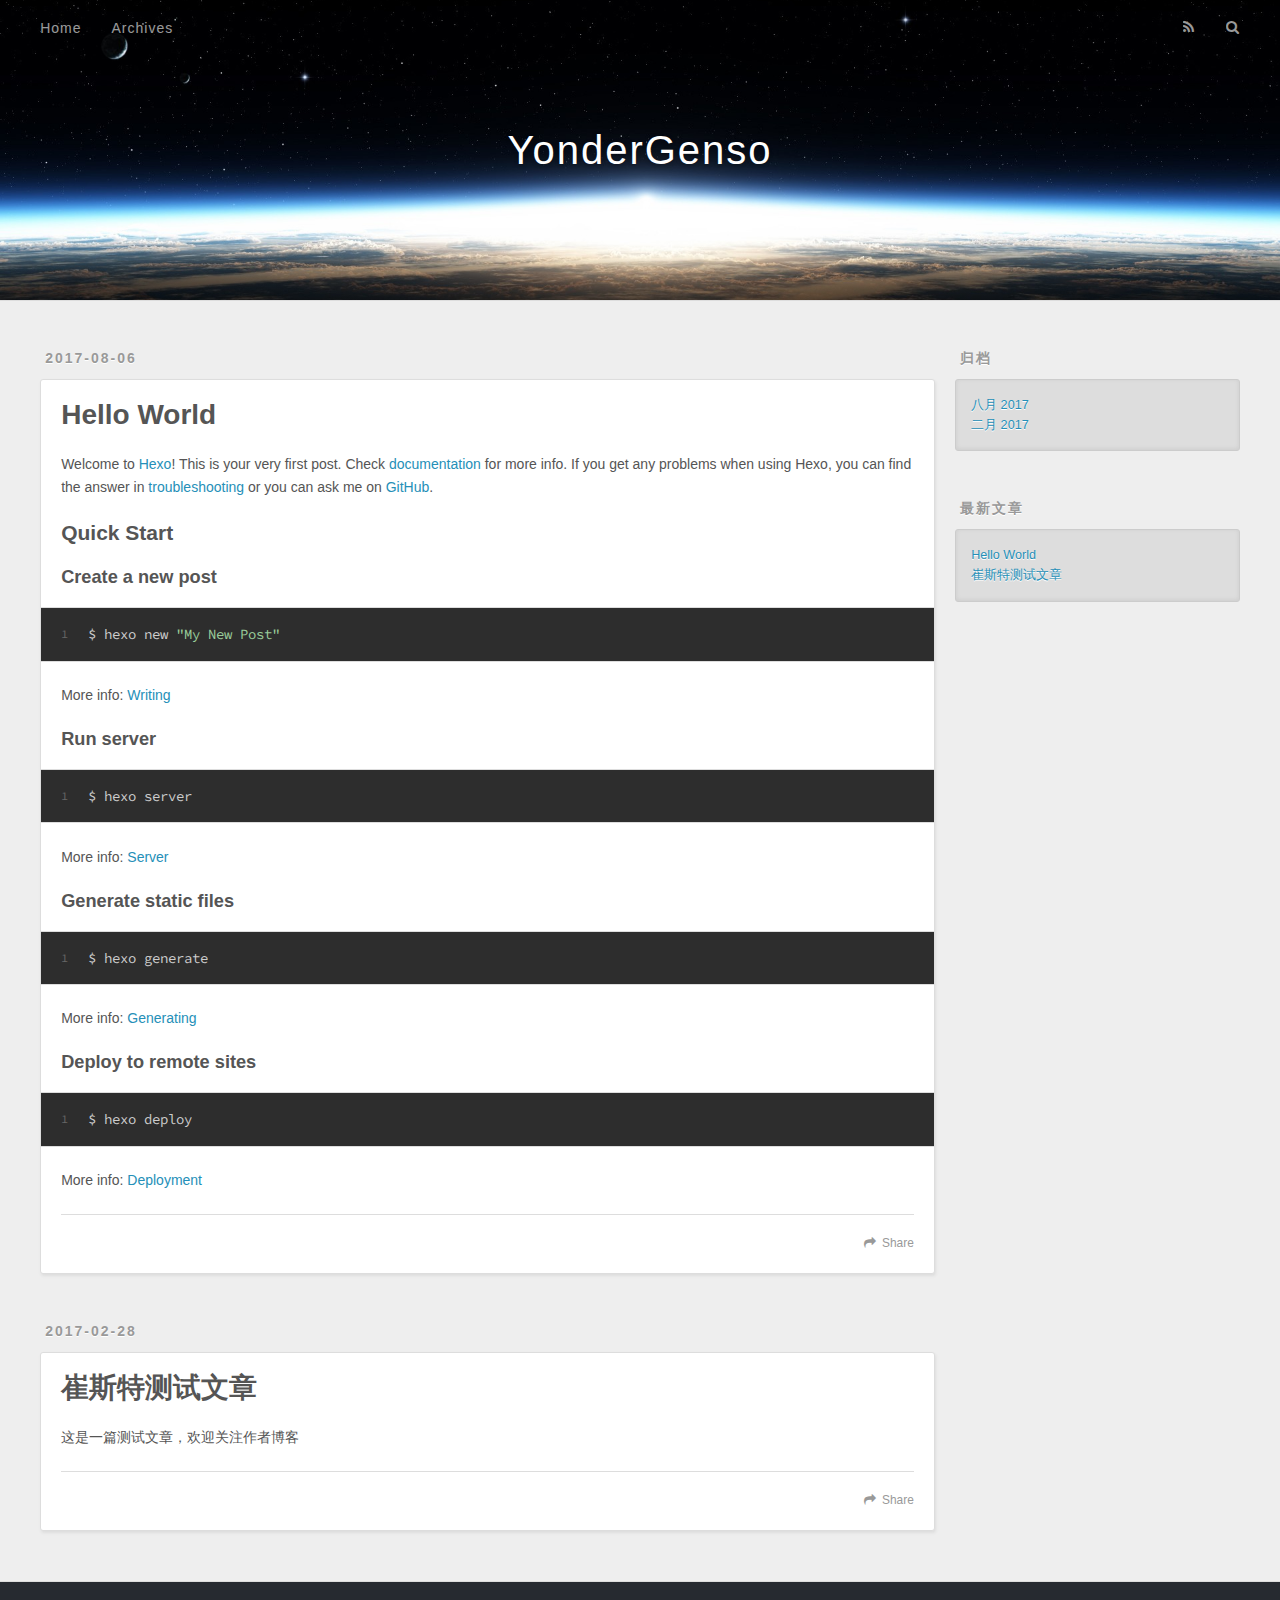
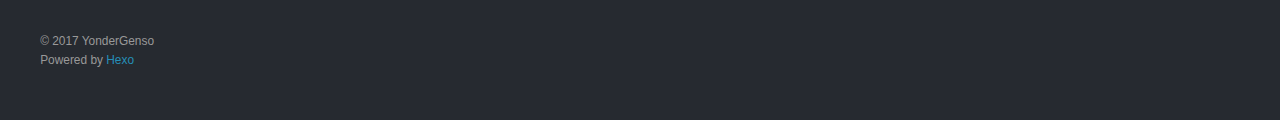
==== index.html @ e904b9d8 "Site updated: 2017-08-07 00:15:30" ====
<!DOCTYPE html>
<html>
<head>
  <meta charset="utf-8">
  
  <title>YonderGenso</title>
  <meta name="viewport" content="width=device-width, initial-scale=1, maximum-scale=1">
  <meta name="description" content="YonderGenso">
<meta property="og:type" content="website">
<meta property="og:title" content="YonderGenso">
<meta property="og:url" content="https://github.com/YonderGenso/yondergenso.github.io/index.html">
<meta property="og:site_name" content="YonderGenso">
<meta property="og:description" content="YonderGenso">
<meta property="og:locale" content="zh-CN">
<meta name="twitter:card" content="summary">
<meta name="twitter:title" content="YonderGenso">
<meta name="twitter:description" content="YonderGenso">
  
    <link rel="alternate" href="/atom.xml" title="YonderGenso" type="application/atom+xml">
  
  
    <link rel="icon" href="/favicon.png">
  
  
    <link href="//fonts.googleapis.com/css?family=Source+Code+Pro" rel="stylesheet" type="text/css">
  
  <link rel="stylesheet" href="/css/style.css">
  

</head>

<body>
  <div id="container">
    <div id="wrap">
      <header id="header">
  <div id="banner"></div>
  <div id="header-outer" class="outer">
    <div id="header-title" class="inner">
      <h1 id="logo-wrap">
        <a href="/" id="logo">YonderGenso</a>
      </h1>
      
    </div>
    <div id="header-inner" class="inner">
      <nav id="main-nav">
        <a id="main-nav-toggle" class="nav-icon"></a>
        
          <a class="main-nav-link" href="/">Home</a>
        
          <a class="main-nav-link" href="/archives">Archives</a>
        
      </nav>
      <nav id="sub-nav">
        
          <a id="nav-rss-link" class="nav-icon" href="/atom.xml" title="RSS Feed"></a>
        
        <a id="nav-search-btn" class="nav-icon" title="搜索"></a>
      </nav>
      <div id="search-form-wrap">
        <form action="//google.com/search" method="get" accept-charset="UTF-8" class="search-form"><input type="search" name="q" class="search-form-input" placeholder="Search"><button type="submit" class="search-form-submit">&#xF002;</button><input type="hidden" name="sitesearch" value="https://github.com/YonderGenso/yondergenso.github.io"></form>
      </div>
    </div>
  </div>
</header>
      <div class="outer">
        <section id="main">
  
    <article id="post-hello-world" class="article article-type-post" itemscope itemprop="blogPost">
  <div class="article-meta">
    <a href="/2017/08/06/hello-world/" class="article-date">
  <time datetime="2017-08-06T14:36:03.489Z" itemprop="datePublished">2017-08-06</time>
</a>
    
  </div>
  <div class="article-inner">
    
    
      <header class="article-header">
        
  
    <h1 itemprop="name">
      <a class="article-title" href="/2017/08/06/hello-world/">Hello World</a>
    </h1>
  

      </header>
    
    <div class="article-entry" itemprop="articleBody">
      
        <p>Welcome to <a href="https://hexo.io/" target="_blank" rel="external">Hexo</a>! This is your very first post. Check <a href="https://hexo.io/docs/" target="_blank" rel="external">documentation</a> for more info. If you get any problems when using Hexo, you can find the answer in <a href="https://hexo.io/docs/troubleshooting.html" target="_blank" rel="external">troubleshooting</a> or you can ask me on <a href="https://github.com/hexojs/hexo/issues">GitHub</a>.</p>
<h2 id="Quick-Start"><a href="#Quick-Start" class="headerlink" title="Quick Start"></a>Quick Start</h2><h3 id="Create-a-new-post"><a href="#Create-a-new-post" class="headerlink" title="Create a new post"></a>Create a new post</h3><figure class="highlight bash"><table><tr><td class="gutter"><pre><div class="line">1</div></pre></td><td class="code"><pre><div class="line">$ hexo new <span class="string">"My New Post"</span></div></pre></td></tr></table></figure>
<p>More info: <a href="https://hexo.io/docs/writing.html" target="_blank" rel="external">Writing</a></p>
<h3 id="Run-server"><a href="#Run-server" class="headerlink" title="Run server"></a>Run server</h3><figure class="highlight bash"><table><tr><td class="gutter"><pre><div class="line">1</div></pre></td><td class="code"><pre><div class="line">$ hexo server</div></pre></td></tr></table></figure>
<p>More info: <a href="https://hexo.io/docs/server.html" target="_blank" rel="external">Server</a></p>
<h3 id="Generate-static-files"><a href="#Generate-static-files" class="headerlink" title="Generate static files"></a>Generate static files</h3><figure class="highlight bash"><table><tr><td class="gutter"><pre><div class="line">1</div></pre></td><td class="code"><pre><div class="line">$ hexo generate</div></pre></td></tr></table></figure>
<p>More info: <a href="https://hexo.io/docs/generating.html" target="_blank" rel="external">Generating</a></p>
<h3 id="Deploy-to-remote-sites"><a href="#Deploy-to-remote-sites" class="headerlink" title="Deploy to remote sites"></a>Deploy to remote sites</h3><figure class="highlight bash"><table><tr><td class="gutter"><pre><div class="line">1</div></pre></td><td class="code"><pre><div class="line">$ hexo deploy</div></pre></td></tr></table></figure>
<p>More info: <a href="https://hexo.io/docs/deployment.html" target="_blank" rel="external">Deployment</a></p>

      
    </div>
    <footer class="article-footer">
      <a data-url="https://github.com/YonderGenso/yondergenso.github.io/2017/08/06/hello-world/" data-id="cj60xj36n0000xka9kx6hc8uh" class="article-share-link">Share</a>
      
      
    </footer>
  </div>
  
</article>


  
    <article id="post-测试文章" class="article article-type-post" itemscope itemprop="blogPost">
  <div class="article-meta">
    <a href="/2017/02/28/测试文章/" class="article-date">
  <time datetime="2017-02-28T05:03:44.000Z" itemprop="datePublished">2017-02-28</time>
</a>
    
  </div>
  <div class="article-inner">
    
    
      <header class="article-header">
        
  
    <h1 itemprop="name">
      <a class="article-title" href="/2017/02/28/测试文章/">崔斯特测试文章</a>
    </h1>
  

      </header>
    
    <div class="article-entry" itemprop="articleBody">
      
        <p>这是一篇测试文章，欢迎关注作者博客</p>

      
    </div>
    <footer class="article-footer">
      <a data-url="https://github.com/YonderGenso/yondergenso.github.io/2017/02/28/测试文章/" data-id="cj60xj36t0001xka9sm2bldm3" class="article-share-link">Share</a>
      
      
    </footer>
  </div>
  
</article>


  

</section>
        
          <aside id="sidebar">
  
    

  
    

  
    
  
    
  <div class="widget-wrap">
    <h3 class="widget-title">归档</h3>
    <div class="widget">
      <ul class="archive-list"><li class="archive-list-item"><a class="archive-list-link" href="/archives/2017/08/">八月 2017</a></li><li class="archive-list-item"><a class="archive-list-link" href="/archives/2017/02/">二月 2017</a></li></ul>
    </div>
  </div>


  
    
  <div class="widget-wrap">
    <h3 class="widget-title">最新文章</h3>
    <div class="widget">
      <ul>
        
          <li>
            <a href="/2017/08/06/hello-world/">Hello World</a>
          </li>
        
          <li>
            <a href="/2017/02/28/测试文章/">崔斯特测试文章</a>
          </li>
        
      </ul>
    </div>
  </div>

  
</aside>
        
      </div>
      <footer id="footer">
  
  <div class="outer">
    <div id="footer-info" class="inner">
      &copy; 2017 YonderGenso<br>
      Powered by <a href="http://hexo.io/" target="_blank">Hexo</a>
    </div>
  </div>
</footer>
    </div>
    <nav id="mobile-nav">
  
    <a href="/" class="mobile-nav-link">Home</a>
  
    <a href="/archives" class="mobile-nav-link">Archives</a>
  
</nav>
    

<script src="//ajax.googleapis.com/ajax/libs/jquery/2.0.3/jquery.min.js"></script>


  <link rel="stylesheet" href="/fancybox/jquery.fancybox.css">
  <script src="/fancybox/jquery.fancybox.pack.js"></script>


<script src="/js/script.js"></script>

  </div>
</body>
</html>
---- css/style.css ----
body {
  width: 100%;
}
body:before,
body:after {
  content: "";
  display: table;
}
body:after {
  clear: both;
}
html,
body,
div,
span,
applet,
object,
iframe,
h1,
h2,
h3,
h4,
h5,
h6,
p,
blockquote,
pre,
a,
abbr,
acronym,
address,
big,
cite,
code,
del,
dfn,
em,
img,
ins,
kbd,
q,
s,
samp,
small,
strike,
strong,
sub,
sup,
tt,
var,
dl,
dt,
dd,
ol,
ul,
li,
fieldset,
form,
label,
legend,
table,
caption,
tbody,
tfoot,
thead,
tr,
th,
td {
  margin: 0;
  padding: 0;
  border: 0;
  outline: 0;
  font-weight: inherit;
  font-style: inherit;
  font-family: inherit;
  font-size: 100%;
  vertical-align: baseline;
}
body {
  line-height: 1;
  color: #000;
  background: #fff;
}
ol,
ul {
  list-style: none;
}
table {
  border-collapse: separate;
  border-spacing: 0;
  vertical-align: middle;
}
caption,
th,
td {
  text-align: left;
  font-weight: normal;
  vertical-align: middle;
}
a img {
  border: none;
}
input,
button {
  margin: 0;
  padding: 0;
}
input::-moz-focus-inner,
button::-moz-focus-inner {
  border: 0;
  padding: 0;
}
@font-face {
  font-family: FontAwesome;
  font-style: normal;
  font-weight: normal;
  src: url("fonts/fontawesome-webfont.eot?v=#4.0.3");
  src: url("fonts/fontawesome-webfont.eot?#iefix&v=#4.0.3") format("embedded-opentype"), url("fonts/fontawesome-webfont.woff?v=#4.0.3") format("woff"), url("fonts/fontawesome-webfont.ttf?v=#4.0.3") format("truetype"), url("fonts/fontawesome-webfont.svg#fontawesomeregular?v=#4.0.3") format("svg");
}
html,
body,
#container {
  height: 100%;
}
body {
  background: #eee;
  font: 14px "Helvetica Neue", Helvetica, Arial, sans-serif;
  -webkit-text-size-adjust: 100%;
}
.outer {
  max-width: 1220px;
  margin: 0 auto;
  padding: 0 20px;
}
.outer:before,
.outer:after {
  content: "";
  display: table;
}
.outer:after {
  clear: both;
}
.inner {
  display: inline;
  float: left;
  width: 98.33333333333333%;
  margin: 0 0.833333333333333%;
}
.left,
.alignleft {
  float: left;
}
.right,
.alignright {
  float: right;
}
.clear {
  clear: both;
}
#container {
  position: relative;
}
.mobile-nav-on {
  overflow: hidden;
}
#wrap {
  height: 100%;
  width: 100%;
  position: absolute;
  top: 0;
  left: 0;
  -webkit-transition: 0.2s ease-out;
  -moz-transition: 0.2s ease-out;
  -ms-transition: 0.2s ease-out;
  transition: 0.2s ease-out;
  z-index: 1;
  background: #eee;
}
.mobile-nav-on #wrap {
  left: 280px;
}
@media screen and (min-width: 768px) {
  #main {
    display: inline;
    float: left;
    width: 73.33333333333333%;
    margin: 0 0.833333333333333%;
  }
}
.article-date,
.article-category-link,
.archive-year,
.widget-title {
  text-decoration: none;
  text-transform: uppercase;
  letter-spacing: 2px;
  color: #999;
  margin-bottom: 1em;
  margin-left: 5px;
  line-height: 1em;
  text-shadow: 0 1px #fff;
  font-weight: bold;
}
.article-inner,
.archive-article-inner {
  background: #fff;
  -webkit-box-shadow: 1px 2px 3px #ddd;
  box-shadow: 1px 2px 3px #ddd;
  border: 1px solid #ddd;
  border-radius: 3px;
}
.article-entry h1,
.widget h1 {
  font-size: 2em;
}
.article-entry h2,
.widget h2 {
  font-size: 1.5em;
}
.article-entry h3,
.widget h3 {
  font-size: 1.3em;
}
.article-entry h4,
.widget h4 {
  font-size: 1.2em;
}
.article-entry h5,
.widget h5 {
  font-size: 1em;
}
.article-entry h6,
.widget h6 {
  font-size: 1em;
  color: #999;
}
.article-entry hr,
.widget hr {
  border: 1px dashed #ddd;
}
.article-entry strong,
.widget strong {
  font-weight: bold;
}
.article-entry em,
.widget em,
.article-entry cite,
.widget cite {
  font-style: italic;
}
.article-entry sup,
.widget sup,
.article-entry sub,
.widget sub {
  font-size: 0.75em;
  line-height: 0;
  position: relative;
  vertical-align: baseline;
}
.article-entry sup,
.widget sup {
  top: -0.5em;
}
.article-entry sub,
.widget sub {
  bottom: -0.2em;
}
.article-entry small,
.widget small {
  font-size: 0.85em;
}
.article-entry acronym,
.widget acronym,
.article-entry abbr,
.widget abbr {
  border-bottom: 1px dotted;
}
.article-entry ul,
.widget ul,
.article-entry ol,
.widget ol,
.article-entry dl,
.widget dl {
  margin: 0 20px;
  line-height: 1.6em;
}
.article-entry ul ul,
.widget ul ul,
.article-entry ol ul,
.widget ol ul,
.article-entry ul ol,
.widget ul ol,
.article-entry ol ol,
.widget ol ol {
  margin-top: 0;
  margin-bottom: 0;
}
.article-entry ul,
.widget ul {
  list-style: disc;
}
.article-entry ol,
.widget ol {
  list-style: decimal;
}
.article-entry dt,
.widget dt {
  font-weight: bold;
}
#header {
  height: 300px;
  position: relative;
  border-bottom: 1px solid #ddd;
}
#header:before,
#header:after {
  content: "";
  position: absolute;
  left: 0;
  right: 0;
  height: 40px;
}
#header:before {
  top: 0;
  background: -webkit-linear-gradient(rgba(0,0,0,0.2), transparent);
  background: -moz-linear-gradient(rgba(0,0,0,0.2), transparent);
  background: -ms-linear-gradient(rgba(0,0,0,0.2), transparent);
  background: linear-gradient(rgba(0,0,0,0.2), transparent);
}
#header:after {
  bottom: 0;
  background: -webkit-linear-gradient(transparent, rgba(0,0,0,0.2));
  background: -moz-linear-gradient(transparent, rgba(0,0,0,0.2));
  background: -ms-linear-gradient(transparent, rgba(0,0,0,0.2));
  background: linear-gradient(transparent, rgba(0,0,0,0.2));
}
#header-outer {
  height: 100%;
  position: relative;
}
#header-inner {
  position: relative;
  overflow: hidden;
}
#banner {
  position: absolute;
  top: 0;
  left: 0;
  width: 100%;
  height: 100%;
  background: url("images/banner.jpg") center #000;
  -webkit-background-size: cover;
  -moz-background-size: cover;
  background-size: cover;
  z-index: -1;
}
#header-title {
  text-align: center;
  height: 40px;
  position: absolute;
  top: 50%;
  left: 0;
  margin-top: -20px;
}
#logo,
#subtitle {
  text-decoration: none;
  color: #fff;
  font-weight: 300;
  text-shadow: 0 1px 4px rgba(0,0,0,0.3);
}
#logo {
  font-size: 40px;
  line-height: 40px;
  letter-spacing: 2px;
}
#subtitle {
  font-size: 16px;
  line-height: 16px;
  letter-spacing: 1px;
}
#subtitle-wrap {
  margin-top: 16px;
}
#main-nav {
  float: left;
  margin-left: -15px;
}
.nav-icon,
.main-nav-link {
  float: left;
  color: #fff;
  opacity: 0.6;
  text-decoration: none;
  text-shadow: 0 1px rgba(0,0,0,0.2);
  -webkit-transition: opacity 0.2s;
  -moz-transition: opacity 0.2s;
  -ms-transition: opacity 0.2s;
  transition: opacity 0.2s;
  display: block;
  padding: 20px 15px;
}
.nav-icon:hover,
.main-nav-link:hover {
  opacity: 1;
}
.nav-icon {
  font-family: FontAwesome;
  text-align: center;
  font-size: 14px;
  width: 14px;
  height: 14px;
  padding: 20px 15px;
  position: relative;
  cursor: pointer;
}
.main-nav-link {
  font-weight: 300;
  letter-spacing: 1px;
}
@media screen and (max-width: 479px) {
  .main-nav-link {
    display: none;
  }
}
#main-nav-toggle {
  display: none;
}
#main-nav-toggle:before {
  content: "\f0c9";
}
@media screen and (max-width: 479px) {
  #main-nav-toggle {
    display: block;
  }
}
#sub-nav {
  float: right;
  margin-right: -15px;
}
#nav-rss-link:before {
  content: "\f09e";
}
#nav-search-btn:before {
  content: "\f002";
}
#search-form-wrap {
  position: absolute;
  top: 15px;
  width: 150px;
  height: 30px;
  right: -150px;
  opacity: 0;
  -webkit-transition: 0.2s ease-out;
  -moz-transition: 0.2s ease-out;
  -ms-transition: 0.2s ease-out;
  transition: 0.2s ease-out;
}
#search-form-wrap.on {
  opacity: 1;
  right: 0;
}
@media screen and (max-width: 479px) {
  #search-form-wrap {
    width: 100%;
    right: -100%;
  }
}
.search-form {
  position: absolute;
  top: 0;
  left: 0;
  right: 0;
  background: #fff;
  padding: 5px 15px;
  border-radius: 15px;
  -webkit-box-shadow: 0 0 10px rgba(0,0,0,0.3);
  box-shadow: 0 0 10px rgba(0,0,0,0.3);
}
.search-form-input {
  border: none;
  background: none;
  color: #555;
  width: 100%;
  font: 13px "Helvetica Neue", Helvetica, Arial, sans-serif;
  outline: none;
}
.search-form-input::-webkit-search-results-decoration,
.search-form-input::-webkit-search-cancel-button {
  -webkit-appearance: none;
}
.search-form-submit {
  position: absolute;
  top: 50%;
  right: 10px;
  margin-top: -7px;
  font: 13px FontAwesome;
  border: none;
  background: none;
  color: #bbb;
  cursor: pointer;
}
.search-form-submit:hover,
.search-form-submit:focus {
  color: #777;
}
.article {
  margin: 50px 0;
}
.article-inner {
  overflow: hidden;
}
.article-meta:before,
.article-meta:after {
  content: "";
  display: table;
}
.article-meta:after {
  clear: both;
}
.article-date {
  float: left;
}
.article-category {
  float: left;
  line-height: 1em;
  color: #ccc;
  text-shadow: 0 1px #fff;
  margin-left: 8px;
}
.article-category:before {
  content: "\2022";
}
.article-category-link {
  margin: 0 12px 1em;
}
.article-header {
  padding: 20px 20px 0;
}
.article-title {
  text-decoration: none;
  font-size: 2em;
  font-weight: bold;
  color: #555;
  line-height: 1.1em;
  -webkit-transition: color 0.2s;
  -moz-transition: color 0.2s;
  -ms-transition: color 0.2s;
  transition: color 0.2s;
}
a.article-title:hover {
  color: #258fb8;
}
.article-entry {
  color: #555;
  padding: 0 20px;
}
.article-entry:before,
.article-entry:after {
  content: "";
  display: table;
}
.article-entry:after {
  clear: both;
}
.article-entry p,
.article-entry table {
  line-height: 1.6em;
  margin: 1.6em 0;
}
.article-entry h1,
.article-entry h2,
.article-entry h3,
.article-entry h4,
.article-entry h5,
.article-entry h6 {
  font-weight: bold;
}
.article-entry h1,
.article-entry h2,
.article-entry h3,
.article-entry h4,
.article-entry h5,
.article-entry h6 {
  line-height: 1.1em;
  margin: 1.1em 0;
}
.article-entry a {
  color: #258fb8;
  text-decoration: none;
}
.article-entry a:hover {
  text-decoration: underline;
}
.article-entry ul,
.article-entry ol,
.article-entry dl {
  margin-top: 1.6em;
  margin-bottom: 1.6em;
}
.article-entry img,
.article-entry video {
  max-width: 100%;
  height: auto;
  display: block;
  margin: auto;
}
.article-entry iframe {
  border: none;
}
.article-entry table {
  width: 100%;
  border-collapse: collapse;
  border-spacing: 0;
}
.article-entry th {
  font-weight: bold;
  border-bottom: 3px solid #ddd;
  padding-bottom: 0.5em;
}
.article-entry td {
  border-bottom: 1px solid #ddd;
  padding: 10px 0;
}
.article-entry blockquote {
  font-family: Georgia, "Times New Roman", serif;
  font-size: 1.4em;
  margin: 1.6em 20px;
  text-align: center;
}
.article-entry blockquote footer {
  font-size: 14px;
  margin: 1.6em 0;
  font-family: "Helvetica Neue", Helvetica, Arial, sans-serif;
}
.article-entry blockquote footer cite:before {
  content: "—";
  padding: 0 0.5em;
}
.article-entry .pullquote {
  text-align: left;
  width: 45%;
  margin: 0;
}
.article-entry .pullquote.left {
  margin-left: 0.5em;
  margin-right: 1em;
}
.article-entry .pullquote.right {
  margin-right: 0.5em;
  margin-left: 1em;
}
.article-entry .caption {
  color: #999;
  display: block;
  font-size: 0.9em;
  margin-top: 0.5em;
  position: relative;
  text-align: center;
}
.article-entry .video-container {
  position: relative;
  padding-top: 56.25%;
  height: 0;
  overflow: hidden;
}
.article-entry .video-container iframe,
.article-entry .video-container object,
.article-entry .video-container embed {
  position: absolute;
  top: 0;
  left: 0;
  width: 100%;
  height: 100%;
  margin-top: 0;
}
.article-more-link a {
  display: inline-block;
  line-height: 1em;
  padding: 6px 15px;
  border-radius: 15px;
  background: #eee;
  color: #999;
  text-shadow: 0 1px #fff;
  text-decoration: none;
}
.article-more-link a:hover {
  background: #258fb8;
  color: #fff;
  text-decoration: none;
  text-shadow: 0 1px #1e7293;
}
.article-footer {
  font-size: 0.85em;
  line-height: 1.6em;
  border-top: 1px solid #ddd;
  padding-top: 1.6em;
  margin: 0 20px 20px;
}
.article-footer:before,
.article-footer:after {
  content: "";
  display: table;
}
.article-footer:after {
  clear: both;
}
.article-footer a {
  color: #999;
  text-decoration: none;
}
.article-footer a:hover {
  color: #555;
}
.article-tag-list-item {
  float: left;
  margin-right: 10px;
}
.article-tag-list-link:before {
  content: "#";
}
.article-comment-link {
  float: right;
}
.article-comment-link:before {
  content: "\f075";
  font-family: FontAwesome;
  padding-right: 8px;
}
.article-share-link {
  cursor: pointer;
  float: right;
  margin-left: 20px;
}
.article-share-link:before {
  content: "\f064";
  font-family: FontAwesome;
  padding-right: 6px;
}
#article-nav {
  position: relative;
}
#article-nav:before,
#article-nav:after {
  content: "";
  display: table;
}
#article-nav:after {
  clear: both;
}
@media screen and (min-width: 768px) {
  #article-nav {
    margin: 50px 0;
  }
  #article-nav:before {
    width: 8px;
    height: 8px;
    position: absolute;
    top: 50%;
    left: 50%;
    margin-top: -4px;
    margin-left: -4px;
    content: "";
    border-radius: 50%;
    background: #ddd;
    -webkit-box-shadow: 0 1px 2px #fff;
    box-shadow: 0 1px 2px #fff;
  }
}
.article-nav-link-wrap {
  text-decoration: none;
  text-shadow: 0 1px #fff;
  color: #999;
  -webkit-box-sizing: border-box;
  -moz-box-sizing: border-box;
  box-sizing: border-box;
  margin-top: 50px;
  text-align: center;
  display: block;
}
.article-nav-link-wrap:hover {
  color: #555;
}
@media screen and (min-width: 768px) {
  .article-nav-link-wrap {
    width: 50%;
    margin-top: 0;
  }
}
@media screen and (min-width: 768px) {
  #article-nav-newer {
    float: left;
    text-align: right;
    padding-right: 20px;
  }
}
@media screen and (min-width: 768px) {
  #article-nav-older {
    float: right;
    text-align: left;
    padding-left: 20px;
  }
}
.article-nav-caption {
  text-transform: uppercase;
  letter-spacing: 2px;
  color: #ddd;
  line-height: 1em;
  font-weight: bold;
}
#article-nav-newer .article-nav-caption {
  margin-right: -2px;
}
.article-nav-title {
  font-size: 0.85em;
  line-height: 1.6em;
  margin-top: 0.5em;
}
.article-share-box {
  position: absolute;
  display: none;
  background: #fff;
  -webkit-box-shadow: 1px 2px 10px rgba(0,0,0,0.2);
  box-shadow: 1px 2px 10px rgba(0,0,0,0.2);
  border-radius: 3px;
  margin-left: -145px;
  overflow: hidden;
  z-index: 1;
}
.article-share-box.on {
  display: block;
}
.article-share-input {
  width: 100%;
  background: none;
  -webkit-box-sizing: border-box;
  -moz-box-sizing: border-box;
  box-sizing: border-box;
  font: 14px "Helvetica Neue", Helvetica, Arial, sans-serif;
  padding: 0 15px;
  color: #555;
  outline: none;
  border: 1px solid #ddd;
  border-radius: 3px 3px 0 0;
  height: 36px;
  line-height: 36px;
}
.article-share-links {
  background: #eee;
}
.article-share-links:before,
.article-share-links:after {
  content: "";
  display: table;
}
.article-share-links:after {
  clear: both;
}
.article-share-twitter,
.article-share-facebook,
.article-share-pinterest,
.article-share-google {
  width: 50px;
  height: 36px;
  display: block;
  float: left;
  position: relative;
  color: #999;
  text-shadow: 0 1px #fff;
}
.article-share-twitter:before,
.article-share-facebook:before,
.article-share-pinterest:before,
.article-share-google:before {
  font-size: 20px;
  font-family: FontAwesome;
  width: 20px;
  height: 20px;
  position: absolute;
  top: 50%;
  left: 50%;
  margin-top: -10px;
  margin-left: -10px;
  text-align: center;
}
.article-share-twitter:hover,
.article-share-facebook:hover,
.article-share-pinterest:hover,
.article-share-google:hover {
  color: #fff;
}
.article-share-twitter:before {
  content: "\f099";
}
.article-share-twitter:hover {
  background: #00aced;
  text-shadow: 0 1px #008abe;
}
.article-share-facebook:before {
  content: "\f09a";
}
.article-share-facebook:hover {
  background: #3b5998;
  text-shadow: 0 1px #2f477a;
}
.article-share-pinterest:before {
  content: "\f0d2";
}
.article-share-pinterest:hover {
  background: #cb2027;
  text-shadow: 0 1px #a21a1f;
}
.article-share-google:before {
  content: "\f0d5";
}
.article-share-google:hover {
  background: #dd4b39;
  text-shadow: 0 1px #be3221;
}
.article-gallery {
  background: #000;
  position: relative;
}
.article-gallery-photos {
  position: relative;
  overflow: hidden;
}
.article-gallery-img {
  display: none;
  max-width: 100%;
}
.article-gallery-img:first-child {
  display: block;
}
.article-gallery-img.loaded {
  position: absolute;
  display: block;
}
.article-gallery-img img {
  display: block;
  max-width: 100%;
  margin: 0 auto;
}
#comments {
  background: #fff;
  -webkit-box-shadow: 1px 2px 3px #ddd;
  box-shadow: 1px 2px 3px #ddd;
  padding: 20px;
  border: 1px solid #ddd;
  border-radius: 3px;
  margin: 50px 0;
}
#comments a {
  color: #258fb8;
}
.archives-wrap {
  margin: 50px 0;
}
.archives:before,
.archives:after {
  content: "";
  display: table;
}
.archives:after {
  clear: both;
}
.archive-year-wrap {
  margin-bottom: 1em;
}
.archives {
  -webkit-column-gap: 10px;
  -moz-column-gap: 10px;
  column-gap: 10px;
}
@media screen and (min-width: 480px) and (max-width: 767px) {
  .archives {
    -webkit-column-count: 2;
    -moz-column-count: 2;
    column-count: 2;
  }
}
@media screen and (min-width: 768px) {
  .archives {
    -webkit-column-count: 3;
    -moz-column-count: 3;
    column-count: 3;
  }
}
.archive-article {
  -webkit-column-break-inside: avoid;
  page-break-inside: avoid;
  overflow: hidden;
  break-inside: avoid-column;
}
.archive-article-inner {
  padding: 10px;
  margin-bottom: 15px;
}
.archive-article-title {
  text-decoration: none;
  font-weight: bold;
  color: #555;
  -webkit-transition: color 0.2s;
  -moz-transition: color 0.2s;
  -ms-transition: color 0.2s;
  transition: color 0.2s;
  line-height: 1.6em;
}
.archive-article-title:hover {
  color: #258fb8;
}
.archive-article-footer {
  margin-top: 1em;
}
.archive-article-date {
  color: #999;
  text-decoration: none;
  font-size: 0.85em;
  line-height: 1em;
  margin-bottom: 0.5em;
  display: block;
}
#page-nav {
  margin: 50px auto;
  background: #fff;
  -webkit-box-shadow: 1px 2px 3px #ddd;
  box-shadow: 1px 2px 3px #ddd;
  border: 1px solid #ddd;
  border-radius: 3px;
  text-align: center;
  color: #999;
  overflow: hidden;
}
#page-nav:before,
#page-nav:after {
  content: "";
  display: table;
}
#page-nav:after {
  clear: both;
}
#page-nav a,
#page-nav span {
  padding: 10px 20px;
  line-height: 1;
  height: 2ex;
}
#page-nav a {
  color: #999;
  text-decoration: none;
}
#page-nav a:hover {
  background: #999;
  color: #fff;
}
#page-nav .prev {
  float: left;
}
#page-nav .next {
  float: right;
}
#page-nav .page-number {
  display: inline-block;
}
@media screen and (max-width: 479px) {
  #page-nav .page-number {
    display: none;
  }
}
#page-nav .current {
  color: #555;
  font-weight: bold;
}
#page-nav .space {
  color: #ddd;
}
#footer {
  background: #262a30;
  padding: 50px 0;
  border-top: 1px solid #ddd;
  color: #999;
}
#footer a {
  color: #258fb8;
  text-decoration: none;
}
#footer a:hover {
  text-decoration: underline;
}
#footer-info {
  line-height: 1.6em;
  font-size: 0.85em;
}
.article-entry pre,
.article-entry .highlight {
  background: #2d2d2d;
  margin: 0 -20px;
  padding: 15px 20px;
  border-style: solid;
  border-color: #ddd;
  border-width: 1px 0;
  overflow: auto;
  color: #ccc;
  line-height: 22.400000000000002px;
}
.article-entry .highlight .gutter pre,
.article-entry .gist .gist-file .gist-data .line-numbers {
  color: #666;
  font-size: 0.85em;
}
.article-entry pre,
.article-entry code {
  font-family: "Source Code Pro", Consolas, Monaco, Menlo, Consolas, monospace;
}
.article-entry code {
  background: #eee;
  text-shadow: 0 1px #fff;
  padding: 0 0.3em;
}
.article-entry pre code {
  background: none;
  text-shadow: none;
  padding: 0;
}
.article-entry .highlight pre {
  border: none;
  margin: 0;
  padding: 0;
}
.article-entry .highlight table {
  margin: 0;
  width: auto;
}
.article-entry .highlight td {
  border: none;
  padding: 0;
}
.article-entry .highlight figcaption {
  font-size: 0.85em;
  color: #999;
  line-height: 1em;
  margin-bottom: 1em;
}
.article-entry .highlight figcaption:before,
.article-entry .highlight figcaption:after {
  content: "";
  display: table;
}
.article-entry .highlight figcaption:after {
  clear: both;
}
.article-entry .highlight figcaption a {
  float: right;
}
.article-entry .highlight .gutter pre {
  text-align: right;
  padding-right: 20px;
}
.article-entry .highlight .line {
  height: 22.400000000000002px;
}
.article-entry .highlight .line.marked {
  background: #515151;
}
.article-entry .gist {
  margin: 0 -20px;
  border-style: solid;
  border-color: #ddd;
  border-width: 1px 0;
  background: #2d2d2d;
  padding: 15px 20px 15px 0;
}
.article-entry .gist .gist-file {
  border: none;
  font-family: "Source Code Pro", Consolas, Monaco, Menlo, Consolas, monospace;
  margin: 0;
}
.article-entry .gist .gist-file .gist-data {
  background: none;
  border: none;
}
.article-entry .gist .gist-file .gist-data .line-numbers {
  background: none;
  border: none;
  padding: 0 20px 0 0;
}
.article-entry .gist .gist-file .gist-data .line-data {
  padding: 0 !important;
}
.article-entry .gist .gist-file .highlight {
  margin: 0;
  padding: 0;
  border: none;
}
.article-entry .gist .gist-file .gist-meta {
  background: #2d2d2d;
  color: #999;
  font: 0.85em "Helvetica Neue", Helvetica, Arial, sans-serif;
  text-shadow: 0 0;
  padding: 0;
  margin-top: 1em;
  margin-left: 20px;
}
.article-entry .gist .gist-file .gist-meta a {
  color: #258fb8;
  font-weight: normal;
}
.article-entry .gist .gist-file .gist-meta a:hover {
  text-decoration: underline;
}
pre .comment,
pre .title {
  color: #999;
}
pre .variable,
pre .attribute,
pre .tag,
pre .regexp,
pre .ruby .constant,
pre .xml .tag .title,
pre .xml .pi,
pre .xml .doctype,
pre .html .doctype,
pre .css .id,
pre .css .class,
pre .css .pseudo {
  color: #f2777a;
}
pre .number,
pre .preprocessor,
pre .built_in,
pre .literal,
pre .params,
pre .constant {
  color: #f99157;
}
pre .class,
pre .ruby .class .title,
pre .css .rules .attribute {
  color: #9c9;
}
pre .string,
pre .value,
pre .inheritance,
pre .header,
pre .ruby .symbol,
pre .xml .cdata {
  color: #9c9;
}
pre .css .hexcolor {
  color: #6cc;
}
pre .function,
pre .python .decorator,
pre .python .title,
pre .ruby .function .title,
pre .ruby .title .keyword,
pre .perl .sub,
pre .javascript .title,
pre .coffeescript .title {
  color: #69c;
}
pre .keyword,
pre .javascript .function {
  color: #c9c;
}
@media screen and (max-width: 479px) {
  #mobile-nav {
    position: absolute;
    top: 0;
    left: 0;
    width: 280px;
    height: 100%;
    background: #191919;
    border-right: 1px solid #fff;
  }
}
@media screen and (max-width: 479px) {
  .mobile-nav-link {
    display: block;
    color: #999;
    text-decoration: none;
    padding: 15px 20px;
    font-weight: bold;
  }
  .mobile-nav-link:hover {
    color: #fff;
  }
}
@media screen and (min-width: 768px) {
  #sidebar {
    display: inline;
    float: left;
    width: 23.333333333333332%;
    margin: 0 0.833333333333333%;
  }
}
.widget-wrap {
  margin: 50px 0;
}
.widget {
  color: #777;
  text-shadow: 0 1px #fff;
  background: #ddd;
  -webkit-box-shadow: 0 -1px 4px #ccc inset;
  box-shadow: 0 -1px 4px #ccc inset;
  border: 1px solid #ccc;
  padding: 15px;
  border-radius: 3px;
}
.widget a {
  color: #258fb8;
  text-decoration: none;
}
.widget a:hover {
  text-decoration: underline;
}
.widget ul ul,
.widget ol ul,
.widget dl ul,
.widget ul ol,
.widget ol ol,
.widget dl ol,
.widget ul dl,
.widget ol dl,
.widget dl dl {
  margin-left: 15px;
  list-style: disc;
}
.widget {
  line-height: 1.6em;
  word-wrap: break-word;
  font-size: 0.9em;
}
.widget ul,
.widget ol {
  list-style: none;
  margin: 0;
}
.widget ul ul,
.widget ol ul,
.widget ul ol,
.widget ol ol {
  margin: 0 20px;
}
.widget ul ul,
.widget ol ul {
  list-style: disc;
}
.widget ul ol,
.widget ol ol {
  list-style: decimal;
}
.category-list-count,
.tag-list-count,
.archive-list-count {
  padding-left: 5px;
  color: #999;
  font-size: 0.85em;
}
.category-list-count:before,
.tag-list-count:before,
.archive-list-count:before {
  content: "(";
}
.category-list-count:after,
.tag-list-count:after,
.archive-list-count:after {
  content: ")";
}
.tagcloud a {
  margin-right: 5px;
  display: inline-block;
}
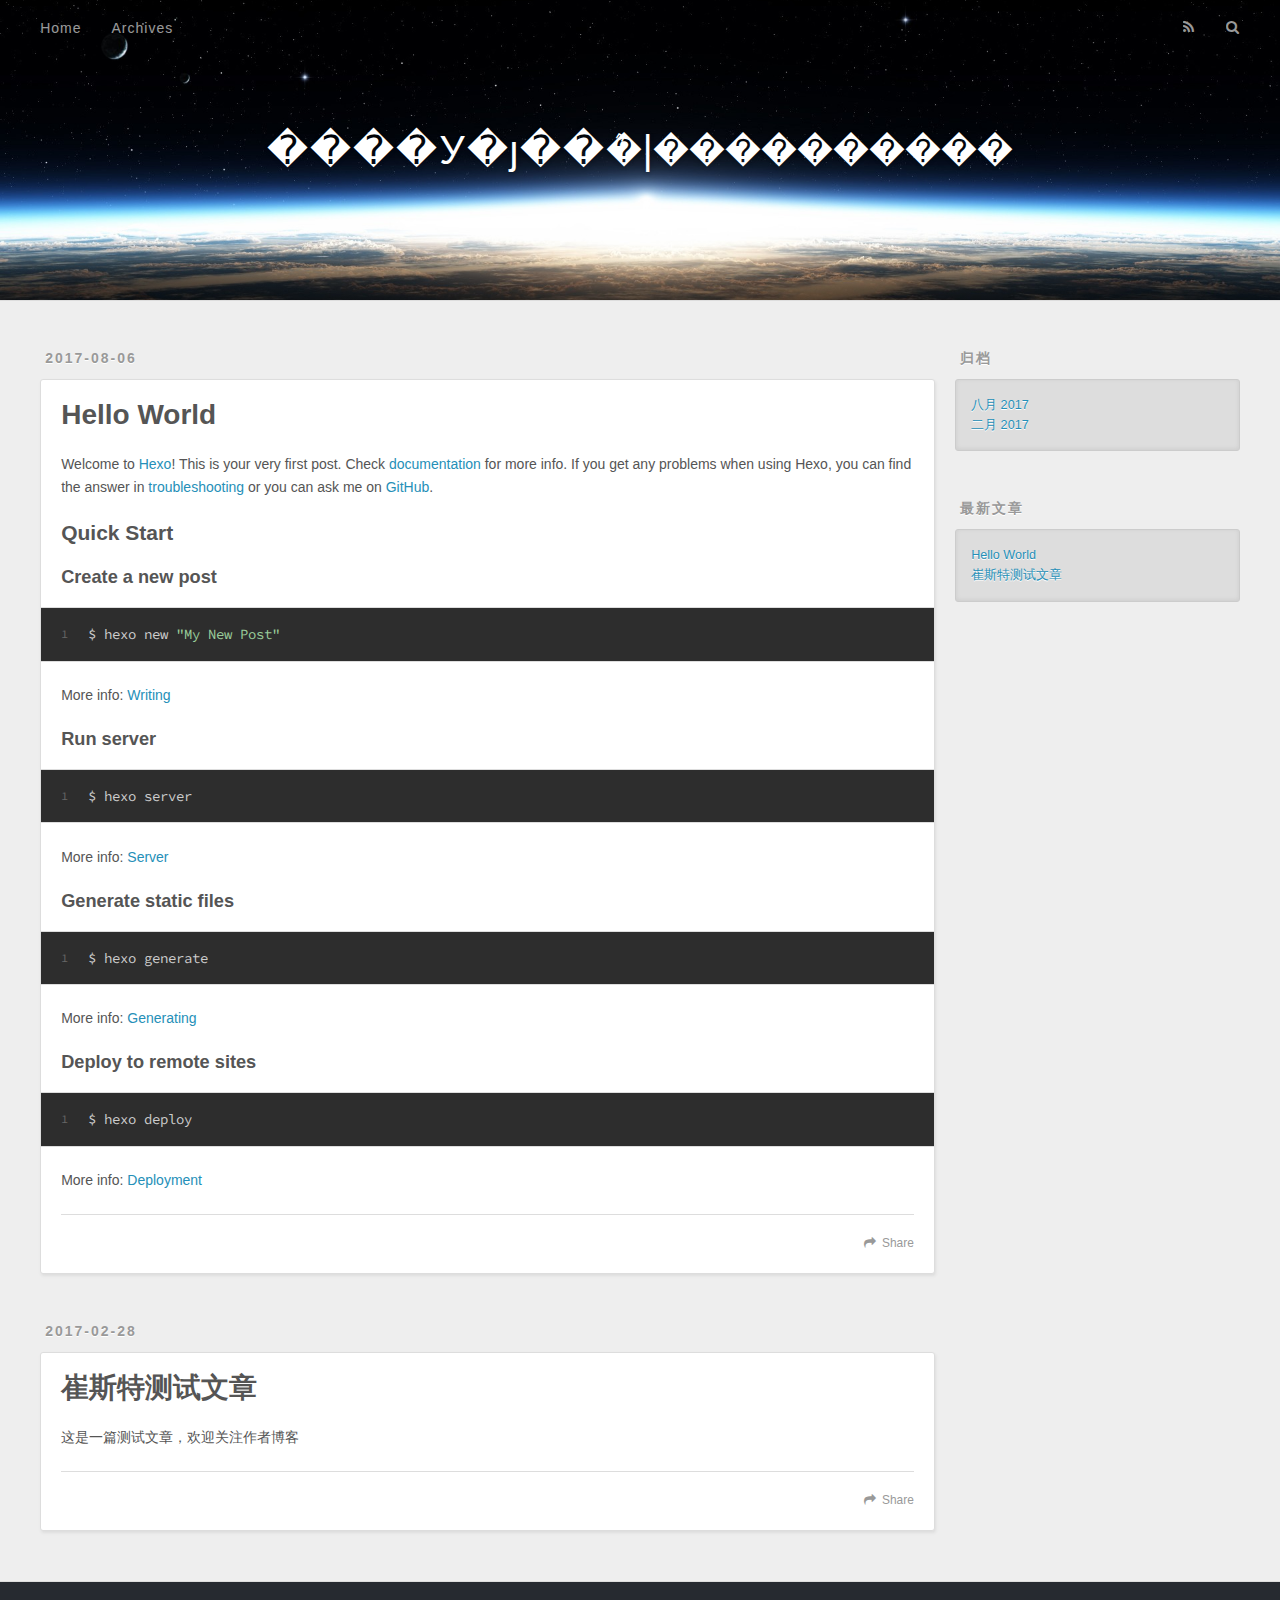
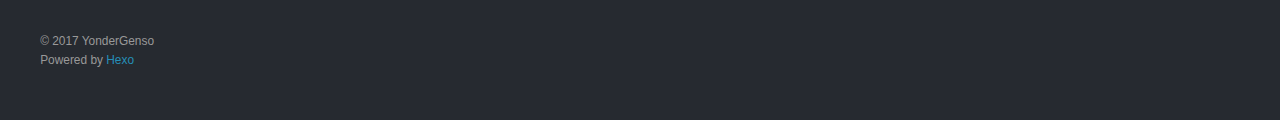
==== commit 5820f5fa: "Site updated: 2017-08-07 00:22:48" ====
--- a/index.html
+++ b/index.html
@@ -3,20 +3,20 @@
 <head>
   <meta charset="utf-8">
   
-  <title>YonderGenso</title>
+  <title>����У�ȷ��ܶ�|����������</title>
   <meta name="viewport" content="width=device-width, initial-scale=1, maximum-scale=1">
-  <meta name="description" content="YonderGenso">
+  <meta name="description" content="У԰,���ݵ��ӿƼ���ѧ,��ѧ,����,�ܶ�">
 <meta property="og:type" content="website">
-<meta property="og:title" content="YonderGenso">
-<meta property="og:url" content="https://github.com/YonderGenso/yondergenso.github.io/index.html">
-<meta property="og:site_name" content="YonderGenso">
-<meta property="og:description" content="YonderGenso">
+<meta property="og:title" content="����У�ȷ��ܶ�|����������">
+<meta property="og:url" content="http://yoursite.com/index.html">
+<meta property="og:site_name" content="����У�ȷ��ܶ�|����������">
+<meta property="og:description" content="У԰,���ݵ��ӿƼ���ѧ,��ѧ,����,�ܶ�">
 <meta property="og:locale" content="zh-CN">
 <meta name="twitter:card" content="summary">
-<meta name="twitter:title" content="YonderGenso">
-<meta name="twitter:description" content="YonderGenso">
-  
-    <link rel="alternate" href="/atom.xml" title="YonderGenso" type="application/atom+xml">
+<meta name="twitter:title" content="����У�ȷ��ܶ�|����������">
+<meta name="twitter:description" content="У԰,���ݵ��ӿƼ���ѧ,��ѧ,����,�ܶ�">
+  
+    <link rel="alternate" href="/atom.xml" title="����У�ȷ��ܶ�|����������" type="application/atom+xml">
   
   
     <link rel="icon" href="/favicon.png">
@@ -37,7 +37,7 @@
   <div id="header-outer" class="outer">
     <div id="header-title" class="inner">
       <h1 id="logo-wrap">
-        <a href="/" id="logo">YonderGenso</a>
+        <a href="/" id="logo">����У�ȷ��ܶ�|����������</a>
       </h1>
       
     </div>
@@ -57,7 +57,7 @@
         <a id="nav-search-btn" class="nav-icon" title="搜索"></a>
       </nav>
       <div id="search-form-wrap">
-        <form action="//google.com/search" method="get" accept-charset="UTF-8" class="search-form"><input type="search" name="q" class="search-form-input" placeholder="Search"><button type="submit" class="search-form-submit">&#xF002;</button><input type="hidden" name="sitesearch" value="https://github.com/YonderGenso/yondergenso.github.io"></form>
+        <form action="//google.com/search" method="get" accept-charset="UTF-8" class="search-form"><input type="search" name="q" class="search-form-input" placeholder="Search"><button type="submit" class="search-form-submit">&#xF002;</button><input type="hidden" name="sitesearch" value="http://yoursite.com"></form>
       </div>
     </div>
   </div>
@@ -87,7 +87,7 @@
     
     <div class="article-entry" itemprop="articleBody">
       
-        <p>Welcome to <a href="https://hexo.io/" target="_blank" rel="external">Hexo</a>! This is your very first post. Check <a href="https://hexo.io/docs/" target="_blank" rel="external">documentation</a> for more info. If you get any problems when using Hexo, you can find the answer in <a href="https://hexo.io/docs/troubleshooting.html" target="_blank" rel="external">troubleshooting</a> or you can ask me on <a href="https://github.com/hexojs/hexo/issues">GitHub</a>.</p>
+        <p>Welcome to <a href="https://hexo.io/" target="_blank" rel="external">Hexo</a>! This is your very first post. Check <a href="https://hexo.io/docs/" target="_blank" rel="external">documentation</a> for more info. If you get any problems when using Hexo, you can find the answer in <a href="https://hexo.io/docs/troubleshooting.html" target="_blank" rel="external">troubleshooting</a> or you can ask me on <a href="https://github.com/hexojs/hexo/issues" target="_blank" rel="external">GitHub</a>.</p>
 <h2 id="Quick-Start"><a href="#Quick-Start" class="headerlink" title="Quick Start"></a>Quick Start</h2><h3 id="Create-a-new-post"><a href="#Create-a-new-post" class="headerlink" title="Create a new post"></a>Create a new post</h3><figure class="highlight bash"><table><tr><td class="gutter"><pre><div class="line">1</div></pre></td><td class="code"><pre><div class="line">$ hexo new <span class="string">"My New Post"</span></div></pre></td></tr></table></figure>
 <p>More info: <a href="https://hexo.io/docs/writing.html" target="_blank" rel="external">Writing</a></p>
 <h3 id="Run-server"><a href="#Run-server" class="headerlink" title="Run server"></a>Run server</h3><figure class="highlight bash"><table><tr><td class="gutter"><pre><div class="line">1</div></pre></td><td class="code"><pre><div class="line">$ hexo server</div></pre></td></tr></table></figure>
@@ -100,7 +100,7 @@
       
     </div>
     <footer class="article-footer">
-      <a data-url="https://github.com/YonderGenso/yondergenso.github.io/2017/08/06/hello-world/" data-id="cj60xj36n0000xka9kx6hc8uh" class="article-share-link">Share</a>
+      <a data-url="http://yoursite.com/2017/08/06/hello-world/" data-id="cj60xs0x00000rka99r313ijk" class="article-share-link">Share</a>
       
       
     </footer>
@@ -137,7 +137,7 @@
       
     </div>
     <footer class="article-footer">
-      <a data-url="https://github.com/YonderGenso/yondergenso.github.io/2017/02/28/测试文章/" data-id="cj60xj36t0001xka9sm2bldm3" class="article-share-link">Share</a>
+      <a data-url="http://yoursite.com/2017/02/28/测试文章/" data-id="cj60xs0x70001rka93tb9l9tw" class="article-share-link">Share</a>
       
       
     </footer>
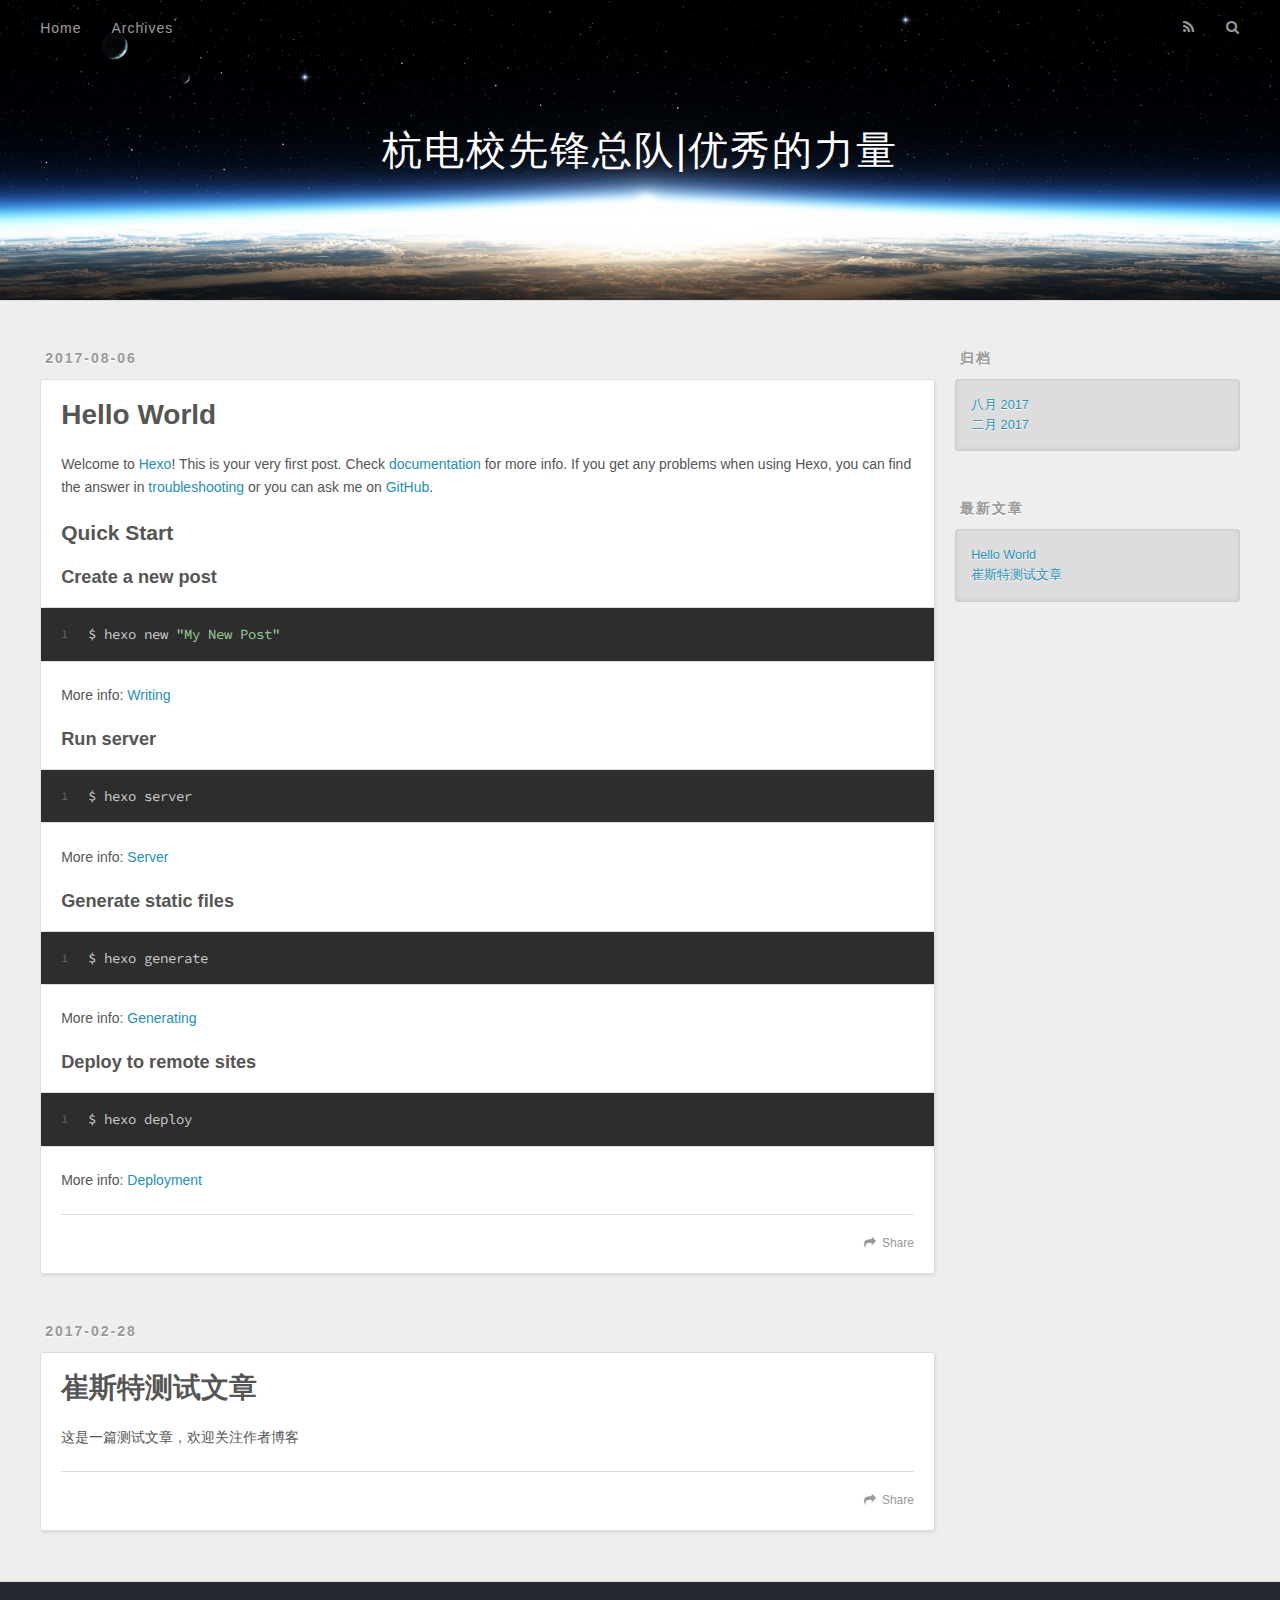
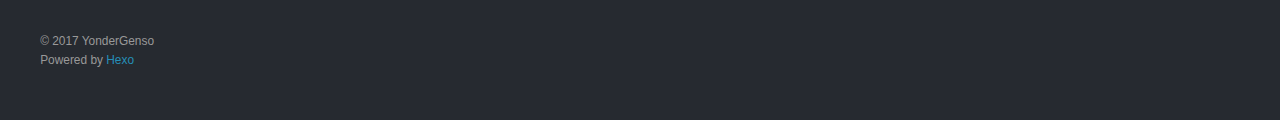
==== commit 65c9df23: "Site updated: 2017-08-07 00:27:06" ====
--- a/index.html
+++ b/index.html
@@ -3,20 +3,20 @@
 <head>
   <meta charset="utf-8">
   
-  <title>����У�ȷ��ܶ�|����������</title>
+  <title>杭电校先锋总队|优秀的力量</title>
   <meta name="viewport" content="width=device-width, initial-scale=1, maximum-scale=1">
-  <meta name="description" content="У԰,���ݵ��ӿƼ���ѧ,��ѧ,����,�ܶ�">
+  <meta name="description" content="校园,杭州电子科技大学,大学,杭电,总队">
 <meta property="og:type" content="website">
-<meta property="og:title" content="����У�ȷ��ܶ�|����������">
+<meta property="og:title" content="杭电校先锋总队|优秀的力量">
 <meta property="og:url" content="http://yoursite.com/index.html">
-<meta property="og:site_name" content="����У�ȷ��ܶ�|����������">
-<meta property="og:description" content="У԰,���ݵ��ӿƼ���ѧ,��ѧ,����,�ܶ�">
+<meta property="og:site_name" content="杭电校先锋总队|优秀的力量">
+<meta property="og:description" content="校园,杭州电子科技大学,大学,杭电,总队">
 <meta property="og:locale" content="zh-CN">
 <meta name="twitter:card" content="summary">
-<meta name="twitter:title" content="����У�ȷ��ܶ�|����������">
-<meta name="twitter:description" content="У԰,���ݵ��ӿƼ���ѧ,��ѧ,����,�ܶ�">
-  
-    <link rel="alternate" href="/atom.xml" title="����У�ȷ��ܶ�|����������" type="application/atom+xml">
+<meta name="twitter:title" content="杭电校先锋总队|优秀的力量">
+<meta name="twitter:description" content="校园,杭州电子科技大学,大学,杭电,总队">
+  
+    <link rel="alternate" href="/atom.xml" title="杭电校先锋总队|优秀的力量" type="application/atom+xml">
   
   
     <link rel="icon" href="/favicon.png">
@@ -37,7 +37,7 @@
   <div id="header-outer" class="outer">
     <div id="header-title" class="inner">
       <h1 id="logo-wrap">
-        <a href="/" id="logo">����У�ȷ��ܶ�|����������</a>
+        <a href="/" id="logo">杭电校先锋总队|优秀的力量</a>
       </h1>
       
     </div>
@@ -100,7 +100,7 @@
       
     </div>
     <footer class="article-footer">
-      <a data-url="http://yoursite.com/2017/08/06/hello-world/" data-id="cj60xs0x00000rka99r313ijk" class="article-share-link">Share</a>
+      <a data-url="http://yoursite.com/2017/08/06/hello-world/" data-id="cj60xxxdo00001ga9k34yavse" class="article-share-link">Share</a>
       
       
     </footer>
@@ -137,7 +137,7 @@
       
     </div>
     <footer class="article-footer">
-      <a data-url="http://yoursite.com/2017/02/28/测试文章/" data-id="cj60xs0x70001rka93tb9l9tw" class="article-share-link">Share</a>
+      <a data-url="http://yoursite.com/2017/02/28/测试文章/" data-id="cj60xxxdv00011ga9clxwpksg" class="article-share-link">Share</a>
       
       
     </footer>
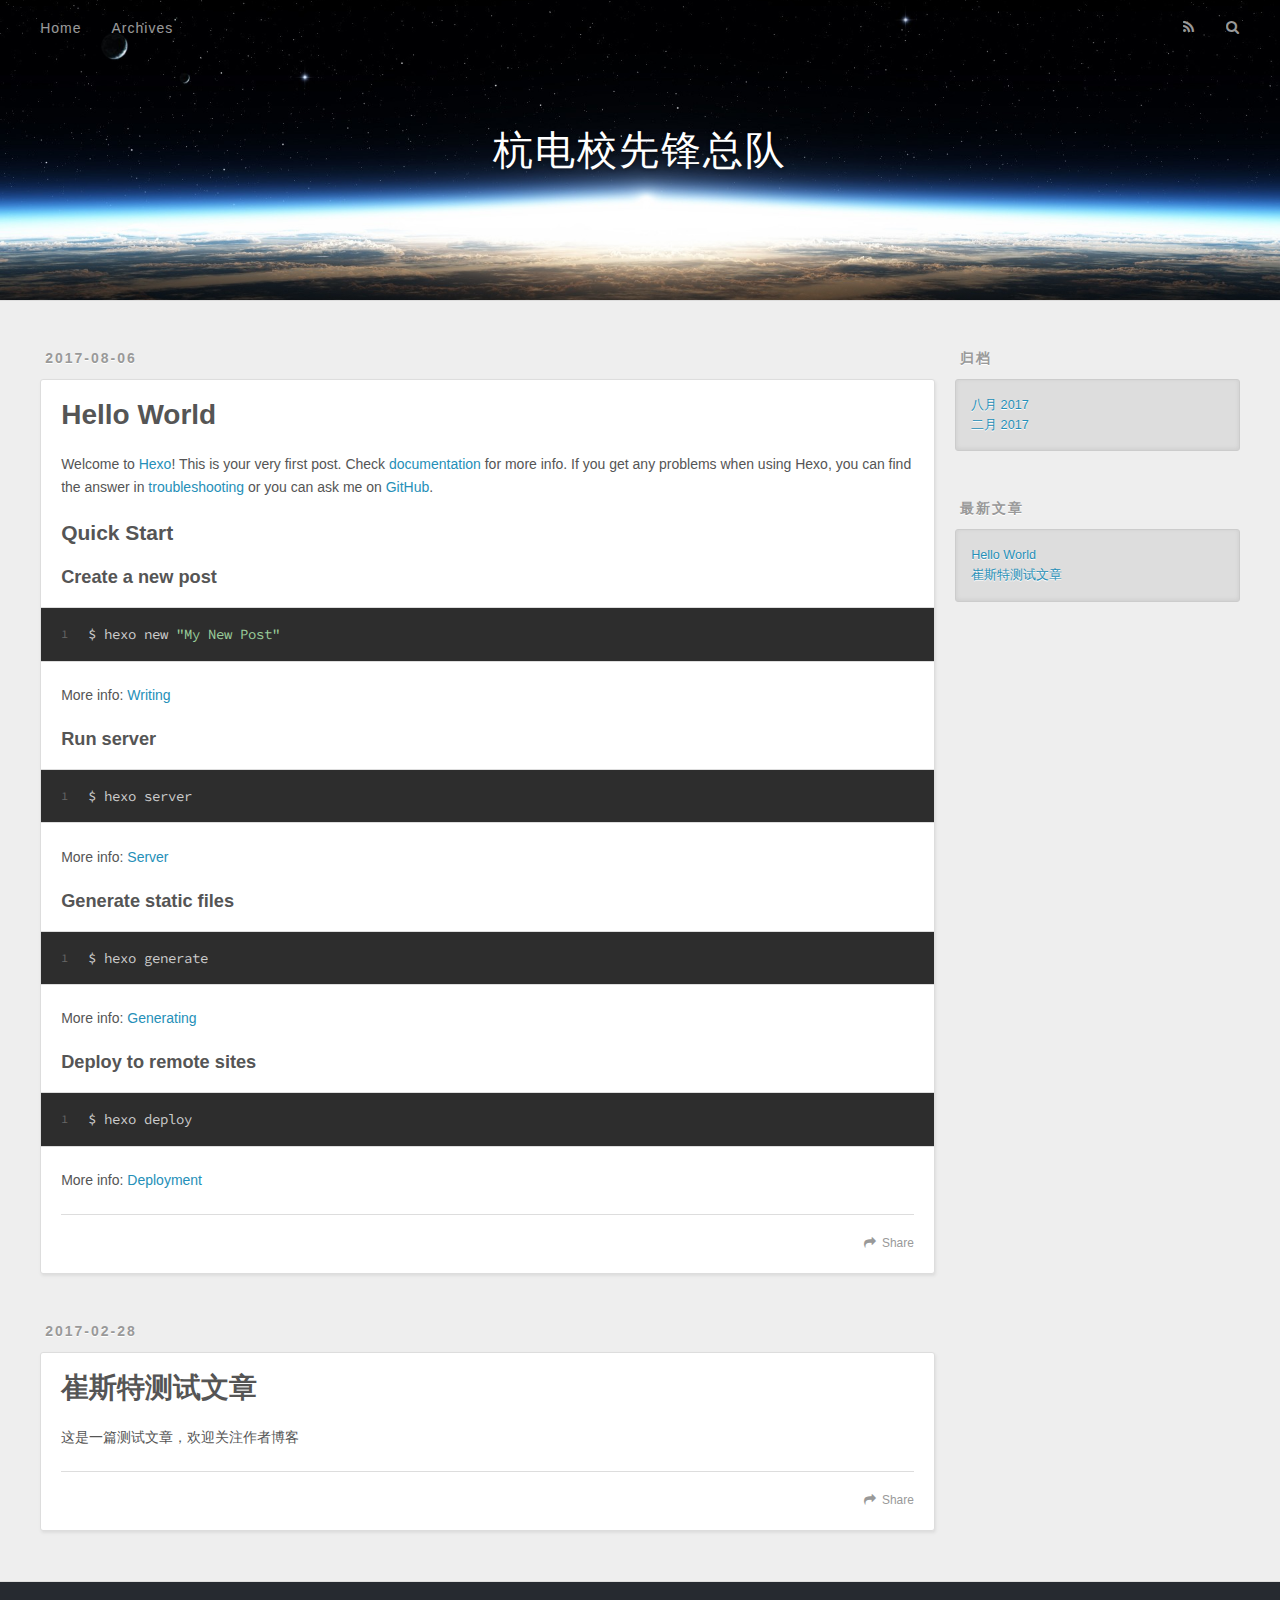
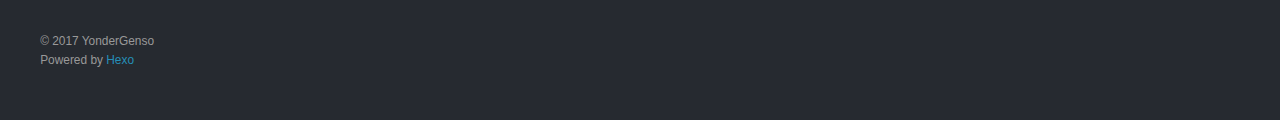
==== commit 9f74b81b: "Site updated: 2017-08-07 00:29:04" ====
--- a/index.html
+++ b/index.html
@@ -3,20 +3,17 @@
 <head>
   <meta charset="utf-8">
   
-  <title>杭电校先锋总队|优秀的力量</title>
+  <title>杭电校先锋总队</title>
   <meta name="viewport" content="width=device-width, initial-scale=1, maximum-scale=1">
-  <meta name="description" content="校园,杭州电子科技大学,大学,杭电,总队">
-<meta property="og:type" content="website">
-<meta property="og:title" content="杭电校先锋总队|优秀的力量">
+  <meta property="og:type" content="website">
+<meta property="og:title" content="杭电校先锋总队">
 <meta property="og:url" content="http://yoursite.com/index.html">
-<meta property="og:site_name" content="杭电校先锋总队|优秀的力量">
-<meta property="og:description" content="校园,杭州电子科技大学,大学,杭电,总队">
+<meta property="og:site_name" content="杭电校先锋总队">
 <meta property="og:locale" content="zh-CN">
 <meta name="twitter:card" content="summary">
-<meta name="twitter:title" content="杭电校先锋总队|优秀的力量">
-<meta name="twitter:description" content="校园,杭州电子科技大学,大学,杭电,总队">
-  
-    <link rel="alternate" href="/atom.xml" title="杭电校先锋总队|优秀的力量" type="application/atom+xml">
+<meta name="twitter:title" content="杭电校先锋总队">
+  
+    <link rel="alternate" href="/atom.xml" title="杭电校先锋总队" type="application/atom+xml">
   
   
     <link rel="icon" href="/favicon.png">
@@ -37,7 +34,7 @@
   <div id="header-outer" class="outer">
     <div id="header-title" class="inner">
       <h1 id="logo-wrap">
-        <a href="/" id="logo">杭电校先锋总队|优秀的力量</a>
+        <a href="/" id="logo">杭电校先锋总队</a>
       </h1>
       
     </div>
@@ -100,7 +97,7 @@
       
     </div>
     <footer class="article-footer">
-      <a data-url="http://yoursite.com/2017/08/06/hello-world/" data-id="cj60xxxdo00001ga9k34yavse" class="article-share-link">Share</a>
+      <a data-url="http://yoursite.com/2017/08/06/hello-world/" data-id="cj60y0f030000xca9qufen1bg" class="article-share-link">Share</a>
       
       
     </footer>
@@ -137,7 +134,7 @@
       
     </div>
     <footer class="article-footer">
-      <a data-url="http://yoursite.com/2017/02/28/测试文章/" data-id="cj60xxxdv00011ga9clxwpksg" class="article-share-link">Share</a>
+      <a data-url="http://yoursite.com/2017/02/28/测试文章/" data-id="cj60y0f090001xca9bxpgc62x" class="article-share-link">Share</a>
       
       
     </footer>
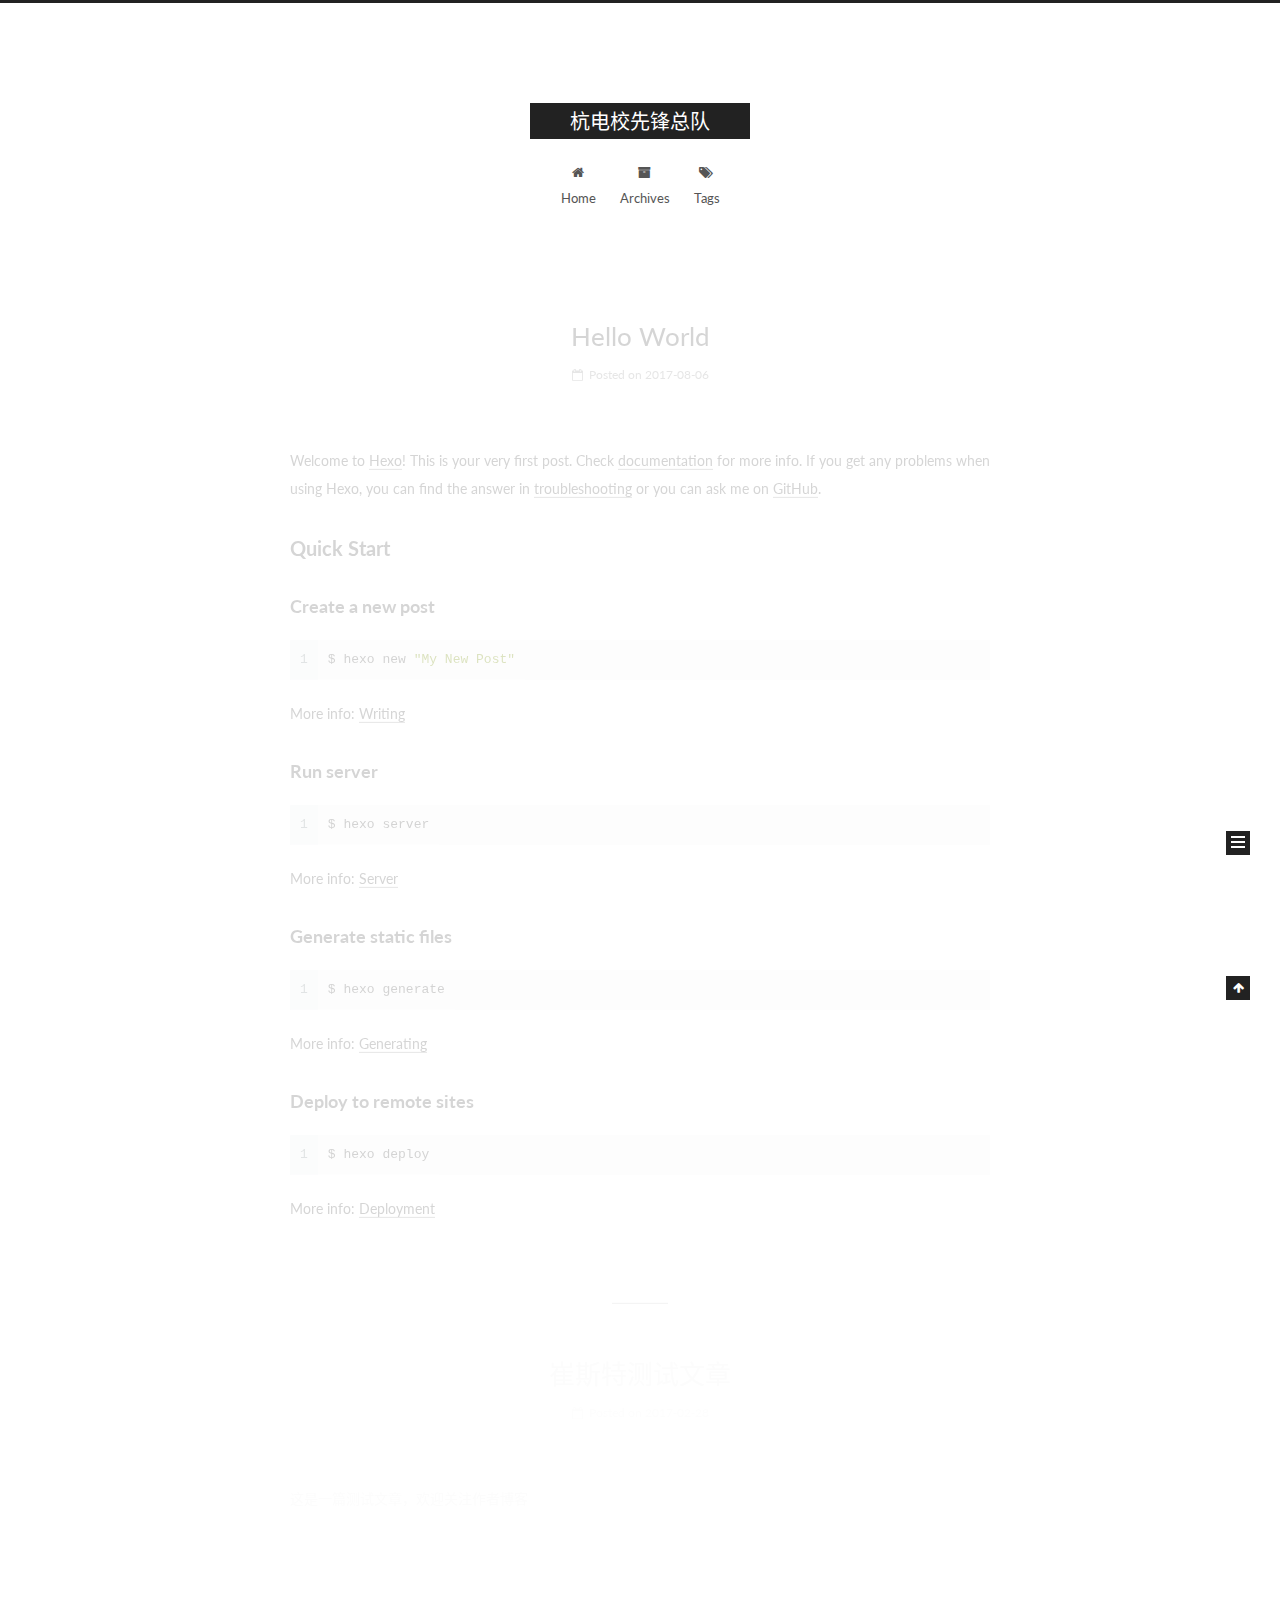
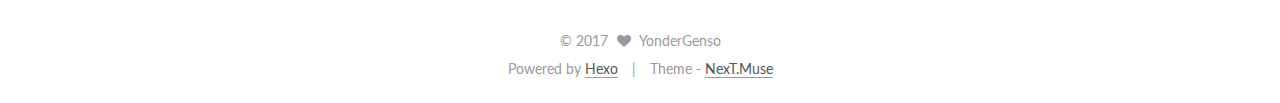
==== commit 063059a8: "Site updated: 2017-08-07 00:39:46" ====
--- a/index.html
+++ b/index.html
@@ -1,90 +1,337 @@
 <!DOCTYPE html>
-<html>
+
+
+
+  
+
+
+<html class="theme-next muse use-motion" lang="zh-CN">
 <head>
-  <meta charset="utf-8">
-  
-  <title>杭电校先锋总队</title>
-  <meta name="viewport" content="width=device-width, initial-scale=1, maximum-scale=1">
-  <meta property="og:type" content="website">
+  <meta charset="UTF-8"/>
+<meta http-equiv="X-UA-Compatible" content="IE=edge" />
+<meta name="viewport" content="width=device-width, initial-scale=1, maximum-scale=1"/>
+<meta name="theme-color" content="#222">
+
+
+
+
+
+
+
+
+
+<meta http-equiv="Cache-Control" content="no-transform" />
+<meta http-equiv="Cache-Control" content="no-siteapp" />
+
+
+
+
+
+
+
+
+
+
+
+
+
+
+
+  
+  
+  <link href="/lib/fancybox/source/jquery.fancybox.css?v=2.1.5" rel="stylesheet" type="text/css" />
+
+
+
+
+  
+  
+  
+  
+
+  
+    
+    
+  
+
+  
+
+  
+
+  
+
+  
+
+  
+    
+    
+    <link href="//fonts.googleapis.com/css?family=Lato:300,300italic,400,400italic,700,700italic&subset=latin,latin-ext" rel="stylesheet" type="text/css">
+  
+
+
+
+
+
+
+<link href="/lib/font-awesome/css/font-awesome.min.css?v=4.6.2" rel="stylesheet" type="text/css" />
+
+<link href="/css/main.css?v=5.1.2" rel="stylesheet" type="text/css" />
+
+
+  <meta name="keywords" content="Hexo, NexT" />
+
+
+
+
+
+
+
+
+  <link rel="shortcut icon" type="image/x-icon" href="/favicon.ico?v=5.1.2" />
+
+
+
+
+
+
+<meta property="og:type" content="website">
 <meta property="og:title" content="杭电校先锋总队">
 <meta property="og:url" content="http://yoursite.com/index.html">
 <meta property="og:site_name" content="杭电校先锋总队">
 <meta property="og:locale" content="zh-CN">
 <meta name="twitter:card" content="summary">
 <meta name="twitter:title" content="杭电校先锋总队">
-  
-    <link rel="alternate" href="/atom.xml" title="杭电校先锋总队" type="application/atom+xml">
-  
-  
-    <link rel="icon" href="/favicon.png">
-  
-  
-    <link href="//fonts.googleapis.com/css?family=Source+Code+Pro" rel="stylesheet" type="text/css">
-  
-  <link rel="stylesheet" href="/css/style.css">
-  
+
+
+
+<script type="text/javascript" id="hexo.configurations">
+  var NexT = window.NexT || {};
+  var CONFIG = {
+    root: '/',
+    scheme: 'Muse',
+    sidebar: {"position":"left","display":"post","offset":12,"offset_float":12,"b2t":false,"scrollpercent":false,"onmobile":false},
+    fancybox: true,
+    tabs: true,
+    motion: true,
+    duoshuo: {
+      userId: '0',
+      author: 'Author'
+    },
+    algolia: {
+      applicationID: '',
+      apiKey: '',
+      indexName: '',
+      hits: {"per_page":10},
+      labels: {"input_placeholder":"Search for Posts","hits_empty":"We didn't find any results for the search: ${query}","hits_stats":"${hits} results found in ${time} ms"}
+    }
+  };
+</script>
+
+
+
+  <link rel="canonical" href="http://yoursite.com/"/>
+
+
+
+
+
+  <title>杭电校先锋总队</title>
+  
+
+
+
+
+
+
+
+
+
+
+
+
+
 
 </head>
 
-<body>
-  <div id="container">
-    <div id="wrap">
-      <header id="header">
-  <div id="banner"></div>
-  <div id="header-outer" class="outer">
-    <div id="header-title" class="inner">
-      <h1 id="logo-wrap">
-        <a href="/" id="logo">杭电校先锋总队</a>
-      </h1>
-      
+<body itemscope itemtype="http://schema.org/WebPage" lang="zh-CN">
+
+  
+  
+    
+  
+
+  <div class="container sidebar-position-left 
+   page-home 
+ ">
+    <div class="headband"></div>
+
+    <header id="header" class="header" itemscope itemtype="http://schema.org/WPHeader">
+      <div class="header-inner"><div class="site-brand-wrapper">
+  <div class="site-meta ">
+    
+
+    <div class="custom-logo-site-title">
+      <a href="/"  class="brand" rel="start">
+        <span class="logo-line-before"><i></i></span>
+        <span class="site-title">杭电校先锋总队</span>
+        <span class="logo-line-after"><i></i></span>
+      </a>
     </div>
-    <div id="header-inner" class="inner">
-      <nav id="main-nav">
-        <a id="main-nav-toggle" class="nav-icon"></a>
-        
-          <a class="main-nav-link" href="/">Home</a>
-        
-          <a class="main-nav-link" href="/archives">Archives</a>
-        
-      </nav>
-      <nav id="sub-nav">
-        
-          <a id="nav-rss-link" class="nav-icon" href="/atom.xml" title="RSS Feed"></a>
-        
-        <a id="nav-search-btn" class="nav-icon" title="搜索"></a>
-      </nav>
-      <div id="search-form-wrap">
-        <form action="//google.com/search" method="get" accept-charset="UTF-8" class="search-form"><input type="search" name="q" class="search-form-input" placeholder="Search"><button type="submit" class="search-form-submit">&#xF002;</button><input type="hidden" name="sitesearch" value="http://yoursite.com"></form>
-      </div>
-    </div>
+      
+        <p class="site-subtitle"></p>
+      
   </div>
-</header>
-      <div class="outer">
-        <section id="main">
-  
-    <article id="post-hello-world" class="article article-type-post" itemscope itemprop="blogPost">
-  <div class="article-meta">
-    <a href="/2017/08/06/hello-world/" class="article-date">
-  <time datetime="2017-08-06T14:36:03.489Z" itemprop="datePublished">2017-08-06</time>
-</a>
-    
+
+  <div class="site-nav-toggle">
+    <button>
+      <span class="btn-bar"></span>
+      <span class="btn-bar"></span>
+      <span class="btn-bar"></span>
+    </button>
   </div>
-  <div class="article-inner">
-    
-    
-      <header class="article-header">
-        
-  
-    <h1 itemprop="name">
-      <a class="article-title" href="/2017/08/06/hello-world/">Hello World</a>
-    </h1>
-  
-
+</div>
+
+<nav class="site-nav">
+  
+
+  
+    <ul id="menu" class="menu">
+      
+        
+        <li class="menu-item menu-item-home">
+          <a href="/" rel="section">
+            
+              <i class="menu-item-icon fa fa-fw fa-home"></i> <br />
+            
+            Home
+          </a>
+        </li>
+      
+        
+        <li class="menu-item menu-item-archives">
+          <a href="/archives/" rel="section">
+            
+              <i class="menu-item-icon fa fa-fw fa-archive"></i> <br />
+            
+            Archives
+          </a>
+        </li>
+      
+        
+        <li class="menu-item menu-item-tags">
+          <a href="/tags/" rel="section">
+            
+              <i class="menu-item-icon fa fa-fw fa-tags"></i> <br />
+            
+            Tags
+          </a>
+        </li>
+      
+
+      
+    </ul>
+  
+
+  
+</nav>
+
+
+
+ </div>
+    </header>
+
+    <main id="main" class="main">
+      <div class="main-inner">
+        <div class="content-wrap">
+          <div id="content" class="content">
+            
+  <section id="posts" class="posts-expand">
+    
+      
+
+  
+
+  
+  
+  
+
+  <article class="post post-type-normal" itemscope itemtype="http://schema.org/Article">
+  
+  
+  
+  <div class="post-block">
+    <link itemprop="mainEntityOfPage" href="http://yoursite.com/2017/08/06/hello-world/">
+
+    <span hidden itemprop="author" itemscope itemtype="http://schema.org/Person">
+      <meta itemprop="name" content="YonderGenso">
+      <meta itemprop="description" content="">
+      <meta itemprop="image" content="/images/avatar.gif">
+    </span>
+
+    <span hidden itemprop="publisher" itemscope itemtype="http://schema.org/Organization">
+      <meta itemprop="name" content="杭电校先锋总队">
+    </span>
+
+    
+      <header class="post-header">
+
+        
+        
+          <h1 class="post-title" itemprop="name headline">
+                
+                <a class="post-title-link" href="/2017/08/06/hello-world/" itemprop="url">Hello World</a></h1>
+        
+
+        <div class="post-meta">
+          <span class="post-time">
+            
+              <span class="post-meta-item-icon">
+                <i class="fa fa-calendar-o"></i>
+              </span>
+              
+                <span class="post-meta-item-text">Posted on</span>
+              
+              <time title="Post created" itemprop="dateCreated datePublished" datetime="2017-08-06T22:36:03+08:00">
+                2017-08-06
+              </time>
+            
+
+            
+
+            
+          </span>
+
+          
+
+          
+            
+          
+
+          
+          
+
+          
+
+          
+
+          
+
+        </div>
       </header>
     
-    <div class="article-entry" itemprop="articleBody">
-      
-        <p>Welcome to <a href="https://hexo.io/" target="_blank" rel="external">Hexo</a>! This is your very first post. Check <a href="https://hexo.io/docs/" target="_blank" rel="external">documentation</a> for more info. If you get any problems when using Hexo, you can find the answer in <a href="https://hexo.io/docs/troubleshooting.html" target="_blank" rel="external">troubleshooting</a> or you can ask me on <a href="https://github.com/hexojs/hexo/issues" target="_blank" rel="external">GitHub</a>.</p>
+
+    
+    
+    
+    <div class="post-body" itemprop="articleBody">
+
+      
+      
+
+      
+        
+          
+            <p>Welcome to <a href="https://hexo.io/" target="_blank" rel="external">Hexo</a>! This is your very first post. Check <a href="https://hexo.io/docs/" target="_blank" rel="external">documentation</a> for more info. If you get any problems when using Hexo, you can find the answer in <a href="https://hexo.io/docs/troubleshooting.html" target="_blank" rel="external">troubleshooting</a> or you can ask me on <a href="https://github.com/hexojs/hexo/issues" target="_blank" rel="external">GitHub</a>.</p>
 <h2 id="Quick-Start"><a href="#Quick-Start" class="headerlink" title="Quick Start"></a>Quick Start</h2><h3 id="Create-a-new-post"><a href="#Create-a-new-post" class="headerlink" title="Create a new post"></a>Create a new post</h3><figure class="highlight bash"><table><tr><td class="gutter"><pre><div class="line">1</div></pre></td><td class="code"><pre><div class="line">$ hexo new <span class="string">"My New Post"</span></div></pre></td></tr></table></figure>
 <p>More info: <a href="https://hexo.io/docs/writing.html" target="_blank" rel="external">Writing</a></p>
 <h3 id="Run-server"><a href="#Run-server" class="headerlink" title="Run server"></a>Run server</h3><figure class="highlight bash"><table><tr><td class="gutter"><pre><div class="line">1</div></pre></td><td class="code"><pre><div class="line">$ hexo server</div></pre></td></tr></table></figure>
@@ -94,129 +341,404 @@
 <h3 id="Deploy-to-remote-sites"><a href="#Deploy-to-remote-sites" class="headerlink" title="Deploy to remote sites"></a>Deploy to remote sites</h3><figure class="highlight bash"><table><tr><td class="gutter"><pre><div class="line">1</div></pre></td><td class="code"><pre><div class="line">$ hexo deploy</div></pre></td></tr></table></figure>
 <p>More info: <a href="https://hexo.io/docs/deployment.html" target="_blank" rel="external">Deployment</a></p>
 
+          
+        
       
     </div>
-    <footer class="article-footer">
-      <a data-url="http://yoursite.com/2017/08/06/hello-world/" data-id="cj60y0f030000xca9qufen1bg" class="article-share-link">Share</a>
-      
+    
+    
+    
+
+    
+
+    
+
+    
+
+    <footer class="post-footer">
+      
+
+      
+
+      
+
+      
+      
+        <div class="post-eof"></div>
       
     </footer>
   </div>
   
-</article>
-
-
-  
-    <article id="post-测试文章" class="article article-type-post" itemscope itemprop="blogPost">
-  <div class="article-meta">
-    <a href="/2017/02/28/测试文章/" class="article-date">
-  <time datetime="2017-02-28T05:03:44.000Z" itemprop="datePublished">2017-02-28</time>
-</a>
-    
-  </div>
-  <div class="article-inner">
-    
-    
-      <header class="article-header">
-        
-  
-    <h1 itemprop="name">
-      <a class="article-title" href="/2017/02/28/测试文章/">崔斯特测试文章</a>
-    </h1>
-  
-
+  
+  
+  </article>
+
+
+    
+      
+
+  
+
+  
+  
+  
+
+  <article class="post post-type-normal" itemscope itemtype="http://schema.org/Article">
+  
+  
+  
+  <div class="post-block">
+    <link itemprop="mainEntityOfPage" href="http://yoursite.com/2017/02/28/测试文章/">
+
+    <span hidden itemprop="author" itemscope itemtype="http://schema.org/Person">
+      <meta itemprop="name" content="YonderGenso">
+      <meta itemprop="description" content="">
+      <meta itemprop="image" content="/images/avatar.gif">
+    </span>
+
+    <span hidden itemprop="publisher" itemscope itemtype="http://schema.org/Organization">
+      <meta itemprop="name" content="杭电校先锋总队">
+    </span>
+
+    
+      <header class="post-header">
+
+        
+        
+          <h1 class="post-title" itemprop="name headline">
+                
+                <a class="post-title-link" href="/2017/02/28/测试文章/" itemprop="url">崔斯特测试文章</a></h1>
+        
+
+        <div class="post-meta">
+          <span class="post-time">
+            
+              <span class="post-meta-item-icon">
+                <i class="fa fa-calendar-o"></i>
+              </span>
+              
+                <span class="post-meta-item-text">Posted on</span>
+              
+              <time title="Post created" itemprop="dateCreated datePublished" datetime="2017-02-28T13:03:44+08:00">
+                2017-02-28
+              </time>
+            
+
+            
+
+            
+          </span>
+
+          
+
+          
+            
+          
+
+          
+          
+
+          
+
+          
+
+          
+
+        </div>
       </header>
     
-    <div class="article-entry" itemprop="articleBody">
-      
-        <p>这是一篇测试文章，欢迎关注作者博客</p>
-
+
+    
+    
+    
+    <div class="post-body" itemprop="articleBody">
+
+      
+      
+
+      
+        
+          
+            <p>这是一篇测试文章，欢迎关注作者博客</p>
+
+          
+        
       
     </div>
-    <footer class="article-footer">
-      <a data-url="http://yoursite.com/2017/02/28/测试文章/" data-id="cj60y0f090001xca9bxpgc62x" class="article-share-link">Share</a>
-      
+    
+    
+    
+
+    
+
+    
+
+    
+
+    <footer class="post-footer">
+      
+
+      
+
+      
+
+      
+      
+        <div class="post-eof"></div>
       
     </footer>
   </div>
   
-</article>
-
-
-  
-
-</section>
-        
-          <aside id="sidebar">
-  
-    
-
-  
-    
-
-  
-    
-  
-    
-  <div class="widget-wrap">
-    <h3 class="widget-title">归档</h3>
-    <div class="widget">
-      <ul class="archive-list"><li class="archive-list-item"><a class="archive-list-link" href="/archives/2017/08/">八月 2017</a></li><li class="archive-list-item"><a class="archive-list-link" href="/archives/2017/02/">二月 2017</a></li></ul>
+  
+  
+  </article>
+
+
+    
+  </section>
+
+  
+
+
+          </div>
+          
+
+
+          
+
+        </div>
+        
+          
+  
+  <div class="sidebar-toggle">
+    <div class="sidebar-toggle-line-wrap">
+      <span class="sidebar-toggle-line sidebar-toggle-line-first"></span>
+      <span class="sidebar-toggle-line sidebar-toggle-line-middle"></span>
+      <span class="sidebar-toggle-line sidebar-toggle-line-last"></span>
     </div>
   </div>
 
-
-  
-    
-  <div class="widget-wrap">
-    <h3 class="widget-title">最新文章</h3>
-    <div class="widget">
-      <ul>
-        
-          <li>
-            <a href="/2017/08/06/hello-world/">Hello World</a>
-          </li>
-        
-          <li>
-            <a href="/2017/02/28/测试文章/">崔斯特测试文章</a>
-          </li>
-        
-      </ul>
+  <aside id="sidebar" class="sidebar">
+    
+    <div class="sidebar-inner">
+
+      
+
+      
+
+      <section class="site-overview sidebar-panel sidebar-panel-active">
+        <div class="site-author motion-element" itemprop="author" itemscope itemtype="http://schema.org/Person">
+          <img class="site-author-image" itemprop="image"
+               src="/images/avatar.gif"
+               alt="YonderGenso" />
+          <p class="site-author-name" itemprop="name">YonderGenso</p>
+           
+              <p class="site-description motion-element" itemprop="description"></p>
+          
+        </div>
+        <nav class="site-state motion-element">
+
+          
+            <div class="site-state-item site-state-posts">
+              <a href="/archives/">
+                <span class="site-state-item-count">2</span>
+                <span class="site-state-item-name">posts</span>
+              </a>
+            </div>
+          
+
+          
+
+          
+
+        </nav>
+
+        
+
+        <div class="links-of-author motion-element">
+          
+        </div>
+
+        
+        
+
+        
+        
+
+        
+
+
+      </section>
+
+      
+
+      
+
     </div>
+  </aside>
+
+
+        
+      </div>
+    </main>
+
+    <footer id="footer" class="footer">
+      <div class="footer-inner">
+        <div class="copyright" >
+  
+  &copy; 
+  <span itemprop="copyrightYear">2017</span>
+  <span class="with-love">
+    <i class="fa fa-heart"></i>
+  </span>
+  <span class="author" itemprop="copyrightHolder">YonderGenso</span>
+</div>
+
+
+<div class="powered-by">
+  Powered by <a class="theme-link" href="https://hexo.io">Hexo</a>
+</div>
+
+<div class="theme-info">
+  Theme -
+  <a class="theme-link" href="https://github.com/iissnan/hexo-theme-next">
+    NexT.Muse
+  </a>
+</div>
+
+
+        
+
+        
+      </div>
+    </footer>
+
+    
+      <div class="back-to-top">
+        <i class="fa fa-arrow-up"></i>
+        
+      </div>
+    
+
   </div>
 
   
-</aside>
-        
-      </div>
-      <footer id="footer">
-  
-  <div class="outer">
-    <div id="footer-info" class="inner">
-      &copy; 2017 YonderGenso<br>
-      Powered by <a href="http://hexo.io/" target="_blank">Hexo</a>
-    </div>
-  </div>
-</footer>
-    </div>
-    <nav id="mobile-nav">
-  
-    <a href="/" class="mobile-nav-link">Home</a>
-  
-    <a href="/archives" class="mobile-nav-link">Archives</a>
-  
-</nav>
-    
-
-<script src="//ajax.googleapis.com/ajax/libs/jquery/2.0.3/jquery.min.js"></script>
-
-
-  <link rel="stylesheet" href="/fancybox/jquery.fancybox.css">
-  <script src="/fancybox/jquery.fancybox.pack.js"></script>
-
-
-<script src="/js/script.js"></script>
-
-  </div>
+
+<script type="text/javascript">
+  if (Object.prototype.toString.call(window.Promise) !== '[object Function]') {
+    window.Promise = null;
+  }
+</script>
+
+
+
+
+
+
+
+
+
+  
+
+
+
+
+
+
+
+
+
+
+
+
+  
+  <script type="text/javascript" src="/lib/jquery/index.js?v=2.1.3"></script>
+
+  
+  <script type="text/javascript" src="/lib/fastclick/lib/fastclick.min.js?v=1.0.6"></script>
+
+  
+  <script type="text/javascript" src="/lib/jquery_lazyload/jquery.lazyload.js?v=1.9.7"></script>
+
+  
+  <script type="text/javascript" src="/lib/velocity/velocity.min.js?v=1.2.1"></script>
+
+  
+  <script type="text/javascript" src="/lib/velocity/velocity.ui.min.js?v=1.2.1"></script>
+
+  
+  <script type="text/javascript" src="/lib/fancybox/source/jquery.fancybox.pack.js?v=2.1.5"></script>
+
+
+  
+
+
+  <script type="text/javascript" src="/js/src/utils.js?v=5.1.2"></script>
+
+  <script type="text/javascript" src="/js/src/motion.js?v=5.1.2"></script>
+
+
+
+  
+  
+
+  
+    <script type="text/javascript" src="/js/src/scrollspy.js?v=5.1.2"></script>
+<script type="text/javascript" src="/js/src/post-details.js?v=5.1.2"></script>
+
+  
+
+  
+
+
+  <script type="text/javascript" src="/js/src/bootstrap.js?v=5.1.2"></script>
+
+
+
+  
+
+
+  
+
+
+
+
+	
+
+
+
+
+
+  
+
+
+
+
+
+  
+
+
+
+
+
+
+  
+
+
+
+
+
+  
+
+  
+
+  
+
+  
+
+  
+
+  
+
 </body>
-</html>+</html>
--- a/css/main.css
+++ b/css/main.css
@@ -0,0 +1,2648 @@
+/* normalize.css v3.0.2 | MIT License | git.io/normalize */
+html {
+  font-family: sans-serif; /* 1 */
+  -ms-text-size-adjust: 100%; /* 2 */
+  -webkit-text-size-adjust: 100%; /* 2 */
+}
+body {
+  margin: 0;
+}
+article,
+aside,
+details,
+figcaption,
+figure,
+footer,
+header,
+hgroup,
+main,
+menu,
+nav,
+section,
+summary {
+  display: block;
+}
+audio,
+canvas,
+progress,
+video {
+  display: inline-block; /* 1 */
+  vertical-align: baseline; /* 2 */
+}
+audio:not([controls]) {
+  display: none;
+  height: 0;
+}
+[hidden],
+template {
+  display: none;
+}
+a {
+  background-color: transparent;
+}
+a:active,
+a:hover {
+  outline: 0;
+}
+abbr[title] {
+  border-bottom: 1px dotted;
+}
+b,
+strong {
+  font-weight: bold;
+}
+dfn {
+  font-style: italic;
+}
+h1 {
+  font-size: 2em;
+  margin: 0.67em 0;
+}
+mark {
+  background: #ff0;
+  color: #000;
+}
+small {
+  font-size: 80%;
+}
+sub,
+sup {
+  font-size: 75%;
+  line-height: 0;
+  position: relative;
+  vertical-align: baseline;
+}
+sup {
+  top: -0.5em;
+}
+sub {
+  bottom: -0.25em;
+}
+img {
+  border: 0;
+}
+svg:not(:root) {
+  overflow: hidden;
+}
+figure {
+  margin: 1em 40px;
+}
+hr {
+  -moz-box-sizing: content-box;
+  box-sizing: content-box;
+  height: 0;
+}
+pre {
+  overflow: auto;
+}
+code,
+kbd,
+pre,
+samp {
+  font-family: monospace, monospace;
+  font-size: 1em;
+}
+button,
+input,
+optgroup,
+select,
+textarea {
+  color: inherit; /* 1 */
+  font: inherit; /* 2 */
+  margin: 0; /* 3 */
+}
+button {
+  overflow: visible;
+}
+button,
+select {
+  text-transform: none;
+}
+button,
+html input[type="button"],
+input[type="reset"],
+input[type="submit"] {
+  -webkit-appearance: button; /* 2 */
+  cursor: pointer; /* 3 */
+}
+button[disabled],
+html input[disabled] {
+  cursor: default;
+}
+button::-moz-focus-inner,
+input::-moz-focus-inner {
+  border: 0;
+  padding: 0;
+}
+input {
+  line-height: normal;
+}
+input[type="checkbox"],
+input[type="radio"] {
+  box-sizing: border-box; /* 1 */
+  padding: 0; /* 2 */
+}
+input[type="number"]::-webkit-inner-spin-button,
+input[type="number"]::-webkit-outer-spin-button {
+  height: auto;
+}
+input[type="search"] {
+  -webkit-appearance: textfield; /* 1 */
+  -moz-box-sizing: content-box;
+  -webkit-box-sizing: content-box; /* 2 */
+  box-sizing: content-box;
+}
+input[type="search"]::-webkit-search-cancel-button,
+input[type="search"]::-webkit-search-decoration {
+  -webkit-appearance: none;
+}
+fieldset {
+  border: 1px solid #c0c0c0;
+  margin: 0 2px;
+  padding: 0.35em 0.625em 0.75em;
+}
+legend {
+  border: 0; /* 1 */
+  padding: 0; /* 2 */
+}
+textarea {
+  overflow: auto;
+}
+optgroup {
+  font-weight: bold;
+}
+table {
+  border-collapse: collapse;
+  border-spacing: 0;
+}
+td,
+th {
+  padding: 0;
+}
+::selection {
+  background: #262a30;
+  color: #fff;
+}
+body {
+  position: relative;
+  font-family: 'Lato', "PingFang SC", "Microsoft YaHei", sans-serif;
+  font-size: 14px;
+  line-height: 2;
+  color: #555;
+  background: #fff;
+}
+@media (max-width: 767px) {
+  body {
+    padding-right: 0 !important;
+  }
+}
+@media (min-width: 768px) and (max-width: 991px) {
+  body {
+    padding-right: 0 !important;
+  }
+}
+@media (min-width: 1600px) {
+  body {
+    font-size: 16px;
+  }
+}
+h1,
+h2,
+h3,
+h4,
+h5,
+h6 {
+  margin: 0;
+  padding: 0;
+  font-weight: bold;
+  line-height: 1.5;
+  font-family: 'Lato', "PingFang SC", "Microsoft YaHei", sans-serif;
+}
+h2,
+h3,
+h4,
+h5,
+h6 {
+  margin: 20px 0 15px;
+}
+h1 {
+  font-size: 22px;
+}
+@media (max-width: 767px) {
+  h1 {
+    font-size: 18px;
+  }
+}
+h2 {
+  font-size: 20px;
+}
+@media (max-width: 767px) {
+  h2 {
+    font-size: 16px;
+  }
+}
+h3 {
+  font-size: 18px;
+}
+@media (max-width: 767px) {
+  h3 {
+    font-size: 14px;
+  }
+}
+h4 {
+  font-size: 16px;
+}
+@media (max-width: 767px) {
+  h4 {
+    font-size: 12px;
+  }
+}
+h5 {
+  font-size: 14px;
+}
+@media (max-width: 767px) {
+  h5 {
+    font-size: 10px;
+  }
+}
+h6 {
+  font-size: 12px;
+}
+@media (max-width: 767px) {
+  h6 {
+    font-size: 8px;
+  }
+}
+p {
+  margin: 0 0 20px 0;
+}
+a {
+  color: #555;
+  text-decoration: none;
+  border-bottom: 1px solid #999;
+  word-wrap: break-word;
+}
+a:hover {
+  color: #222;
+  border-bottom-color: #222;
+}
+blockquote {
+  margin: 0;
+  padding: 0;
+}
+img {
+  display: block;
+  margin: auto;
+  max-width: 100%;
+  height: auto;
+}
+hr {
+  margin: 40px 0;
+  height: 3px;
+  border: none;
+  background-color: #ddd;
+  background-image: repeating-linear-gradient(-45deg, #fff, #fff 4px, transparent 4px, transparent 8px);
+}
+blockquote {
+  padding: 0 15px;
+  color: #666;
+  border-left: 4px solid #ddd;
+}
+blockquote cite::before {
+  content: "-";
+  padding: 0 5px;
+}
+dt {
+  font-weight: 700;
+}
+dd {
+  margin: 0;
+  padding: 0;
+}
+.text-left {
+  text-align: left;
+}
+.text-center {
+  text-align: center;
+}
+.text-right {
+  text-align: right;
+}
+.text-justify {
+  text-align: justify;
+}
+.text-nowrap {
+  white-space: nowrap;
+}
+.text-lowercase {
+  text-transform: lowercase;
+}
+.text-uppercase {
+  text-transform: uppercase;
+}
+.text-capitalize {
+  text-transform: capitalize;
+}
+.center-block {
+  display: block;
+  margin-left: auto;
+  margin-right: auto;
+}
+.clearfix:before,
+.clearfix:after {
+  content: " ";
+  display: table;
+}
+.clearfix:after {
+  clear: both;
+}
+.pullquote {
+  width: 45%;
+}
+.pullquote.left {
+  float: left;
+  margin-left: 5px;
+  margin-right: 10px;
+}
+.pullquote.right {
+  float: right;
+  margin-left: 10px;
+  margin-right: 5px;
+}
+.affix.affix.affix {
+  position: fixed;
+}
+.translation {
+  margin-top: -20px;
+  font-size: 14px;
+  color: #999;
+}
+.scrollbar-measure {
+  width: 100px;
+  height: 100px;
+  overflow: scroll;
+  position: absolute;
+  top: -9999px;
+}
+.use-motion .motion-element {
+  opacity: 0;
+}
+table {
+  margin: 20px 0;
+  width: 100%;
+  border-collapse: collapse;
+  border-spacing: 0;
+  border: 1px solid #ddd;
+  font-size: 14px;
+  table-layout: fixed;
+  word-wrap: break-all;
+}
+table>tbody>tr:nth-of-type(odd) {
+  background-color: #f9f9f9;
+}
+table>tbody>tr:hover {
+  background-color: #f5f5f5;
+}
+caption,
+th,
+td {
+  padding: 8px;
+  text-align: left;
+  vertical-align: middle;
+  font-weight: normal;
+}
+th,
+td {
+  border-bottom: 3px solid #ddd;
+  border-right: 1px solid #eee;
+}
+th {
+  padding-bottom: 10px;
+  font-weight: 700;
+}
+td {
+  border-bottom-width: 1px;
+}
+html,
+body {
+  height: 100%;
+}
+.container {
+  position: relative;
+  min-height: 100%;
+}
+.header-inner {
+  margin: 0 auto;
+  padding: 100px 0 70px;
+  width: 700px;
+}
+@media (min-width: 1600px) {
+  .container .header-inner {
+    width: 900px;
+  }
+}
+.main {
+  padding-bottom: 150px;
+}
+.main-inner {
+  margin: 0 auto;
+  width: 700px;
+}
+@media (min-width: 1600px) {
+  .container .main-inner {
+    width: 900px;
+  }
+}
+.footer {
+  position: absolute;
+  left: 0;
+  bottom: 0;
+  width: 100%;
+  min-height: 50px;
+}
+.footer-inner {
+  box-sizing: border-box;
+  margin: 20px auto;
+  width: 700px;
+}
+@media (min-width: 1600px) {
+  .container .footer-inner {
+    width: 900px;
+  }
+}
+pre,
+.highlight {
+  overflow: auto;
+  margin: 20px 0;
+  padding: 0;
+  font-size: 13px;
+  color: #4d4d4c;
+  background: #f7f7f7;
+  line-height: 1.6;
+}
+pre,
+code {
+  font-family: consolas, Menlo, "PingFang SC", "Microsoft YaHei", monospace;
+}
+code {
+  padding: 2px 4px;
+  word-wrap: break-word;
+  color: #555;
+  background: #eee;
+  border-radius: 3px;
+  font-size: 13px;
+}
+pre code {
+  padding: 0;
+  color: #4d4d4c;
+  background: none;
+  text-shadow: none;
+}
+.highlight {
+  border-radius: 1px;
+}
+.highlight pre {
+  border: none;
+  margin: 0;
+  padding: 10px 0;
+}
+.highlight table {
+  margin: 0;
+  width: auto;
+  border: none;
+}
+.highlight td {
+  border: none;
+  padding: 0;
+}
+.highlight figcaption {
+  font-size: 1em;
+  color: #4d4d4c;
+  line-height: 1em;
+  margin-bottom: 1em;
+}
+.highlight figcaption:before,
+.highlight figcaption:after {
+  content: " ";
+  display: table;
+}
+.highlight figcaption:after {
+  clear: both;
+}
+.highlight figcaption a {
+  float: right;
+  color: #4d4d4c;
+}
+.highlight figcaption a:hover {
+  border-bottom-color: #4d4d4c;
+}
+.highlight .gutter pre {
+  padding-left: 10px;
+  padding-right: 10px;
+  color: #869194;
+  text-align: right;
+  background-color: #eff2f3;
+}
+.highlight .code pre {
+  width: 100%;
+  padding-left: 10px;
+  padding-right: 10px;
+  background-color: #f7f7f7;
+}
+.highlight .line {
+  height: 20px;
+}
+.gutter {
+  -webkit-user-select: none;
+  -moz-user-select: none;
+  -ms-user-select: none;
+  user-select: none;
+}
+.gist table {
+  width: auto;
+}
+.gist table td {
+  border: none;
+}
+pre .deletion {
+  background: #fdd;
+}
+pre .addition {
+  background: #dfd;
+}
+pre .meta {
+  color: #8959a8;
+}
+pre .comment {
+  color: #8e908c;
+}
+pre .variable,
+pre .attribute,
+pre .tag,
+pre .regexp,
+pre .ruby .constant,
+pre .xml .tag .title,
+pre .xml .pi,
+pre .xml .doctype,
+pre .html .doctype,
+pre .css .id,
+pre .css .class,
+pre .css .pseudo {
+  color: #c82829;
+}
+pre .number,
+pre .preprocessor,
+pre .built_in,
+pre .literal,
+pre .params,
+pre .constant,
+pre .command {
+  color: #f5871f;
+}
+pre .ruby .class .title,
+pre .css .rules .attribute,
+pre .string,
+pre .value,
+pre .inheritance,
+pre .header,
+pre .ruby .symbol,
+pre .xml .cdata,
+pre .special,
+pre .number,
+pre .formula {
+  color: #718c00;
+}
+pre .title,
+pre .css .hexcolor {
+  color: #3e999f;
+}
+pre .function,
+pre .python .decorator,
+pre .python .title,
+pre .ruby .function .title,
+pre .ruby .title .keyword,
+pre .perl .sub,
+pre .javascript .title,
+pre .coffeescript .title {
+  color: #4271ae;
+}
+pre .keyword,
+pre .javascript .function {
+  color: #8959a8;
+}
+.full-image.full-image.full-image {
+  border: none;
+  max-width: 100%;
+  width: auto;
+  margin: 20px auto;
+}
+@media (min-width: 992px) {
+  .full-image.full-image.full-image {
+    max-width: none;
+    width: 110%;
+    margin: 25px -5%;
+  }
+}
+.blockquote-center,
+.page-home .post-type-quote blockquote,
+.page-post-detail .post-type-quote blockquote {
+  position: relative;
+  margin: 40px 0;
+  padding: 0;
+  border-left: none;
+  text-align: center;
+}
+.blockquote-center::before,
+.page-home .post-type-quote blockquote::before,
+.page-post-detail .post-type-quote blockquote::before,
+.blockquote-center::after,
+.page-home .post-type-quote blockquote::after,
+.page-post-detail .post-type-quote blockquote::after {
+  position: absolute;
+  content: ' ';
+  display: block;
+  width: 100%;
+  height: 24px;
+  opacity: 0.2;
+  background-repeat: no-repeat;
+  background-position: 0 -6px;
+  background-size: 22px 22px;
+}
+.blockquote-center::before,
+.page-home .post-type-quote blockquote::before,
+.page-post-detail .post-type-quote blockquote::before {
+  top: -20px;
+  background-image: url("../images/quote-l.svg");
+  border-top: 1px solid #ccc;
+}
+.blockquote-center::after,
+.page-home .post-type-quote blockquote::after,
+.page-post-detail .post-type-quote blockquote::after {
+  bottom: -20px;
+  background-image: url("../images/quote-r.svg");
+  border-bottom: 1px solid #ccc;
+  background-position: 100% 8px;
+}
+.blockquote-center p,
+.page-home .post-type-quote blockquote p,
+.page-post-detail .post-type-quote blockquote p,
+.blockquote-center div,
+.page-home .post-type-quote blockquote div,
+.page-post-detail .post-type-quote blockquote div {
+  text-align: center;
+}
+.post .post-body .group-picture img {
+  box-sizing: border-box;
+  padding: 0 3px;
+  border: none;
+}
+.post .group-picture-row {
+  overflow: hidden;
+  margin-top: 6px;
+}
+.post .group-picture-row:first-child {
+  margin-top: 0;
+}
+.post .group-picture-column {
+  float: left;
+}
+.page-post-detail .post-body .group-picture-column {
+  float: none;
+  margin-top: 10px;
+  width: auto !important;
+}
+.page-post-detail .post-body .group-picture-column img {
+  margin: 0 auto;
+}
+.page-archive .group-picture-container {
+  overflow: hidden;
+}
+.page-archive .group-picture-row {
+  float: left;
+}
+.page-archive .group-picture-row:first-child {
+  margin-top: 6px;
+}
+.page-archive .group-picture-column {
+  max-width: 150px;
+  max-height: 150px;
+}
+.post-body .note {
+  position: relative;
+  padding: 15px;
+  margin-bottom: 20px;
+  border: 1px solid #eee;
+  border-left-width: 5px;
+  border-radius: 3px;
+}
+.post-body .note h2,
+.post-body .note h3,
+.post-body .note h4,
+.post-body .note h5,
+.post-body .note h6 {
+  margin-top: 0;
+  margin-bottom: 0;
+  border-bottom: initial;
+  padding-top: 0 !important;
+}
+.post-body .note p:first-child,
+.post-body .note ul:first-child,
+.post-body .note ol:first-child,
+.post-body .note table:first-child,
+.post-body .note pre:first-child,
+.post-body .note blockquote:first-child {
+  margin-top: 0;
+}
+.post-body .note p:last-child,
+.post-body .note ul:last-child,
+.post-body .note ol:last-child,
+.post-body .note table:last-child,
+.post-body .note pre:last-child,
+.post-body .note blockquote:last-child {
+  margin-bottom: 0;
+}
+.post-body .note.default {
+  border-left-color: #777;
+}
+.post-body .note.default h2,
+.post-body .note.default h3,
+.post-body .note.default h4,
+.post-body .note.default h5,
+.post-body .note.default h6 {
+  color: #777;
+}
+.post-body .note.primary {
+  border-left-color: #6f42c1;
+}
+.post-body .note.primary h2,
+.post-body .note.primary h3,
+.post-body .note.primary h4,
+.post-body .note.primary h5,
+.post-body .note.primary h6 {
+  color: #6f42c1;
+}
+.post-body .note.info {
+  border-left-color: #428bca;
+}
+.post-body .note.info h2,
+.post-body .note.info h3,
+.post-body .note.info h4,
+.post-body .note.info h5,
+.post-body .note.info h6 {
+  color: #428bca;
+}
+.post-body .note.success {
+  border-left-color: #5cb85c;
+}
+.post-body .note.success h2,
+.post-body .note.success h3,
+.post-body .note.success h4,
+.post-body .note.success h5,
+.post-body .note.success h6 {
+  color: #5cb85c;
+}
+.post-body .note.warning {
+  border-left-color: #f0ad4e;
+}
+.post-body .note.warning h2,
+.post-body .note.warning h3,
+.post-body .note.warning h4,
+.post-body .note.warning h5,
+.post-body .note.warning h6 {
+  color: #f0ad4e;
+}
+.post-body .note.danger {
+  border-left-color: #d9534f;
+}
+.post-body .note.danger h2,
+.post-body .note.danger h3,
+.post-body .note.danger h4,
+.post-body .note.danger h5,
+.post-body .note.danger h6 {
+  color: #d9534f;
+}
+.post-body .label {
+  display: inline;
+  padding: 0 2px;
+  white-space: nowrap;
+}
+.post-body .label.default {
+  background-color: #f0f0f0;
+}
+.post-body .label.primary {
+  background-color: #efe6f7;
+}
+.post-body .label.info {
+  background-color: #e5f2f8;
+}
+.post-body .label.success {
+  background-color: #e7f4e9;
+}
+.post-body .label.warning {
+  background-color: #fcf6e1;
+}
+.post-body .label.danger {
+  background-color: #fae8eb;
+}
+.post-body .tabs {
+  position: relative;
+  display: block;
+  margin-bottom: 20px;
+  padding-top: 10px;
+}
+.post-body .tabs ul.nav-tabs {
+  margin: 0;
+  padding: 0;
+  display: flex;
+  margin-bottom: -1px;
+}
+@media (max-width: 413px) {
+  .post-body .tabs ul.nav-tabs {
+    display: block;
+    margin-bottom: 5px;
+  }
+}
+.post-body .tabs ul.nav-tabs li.tab {
+  list-style-type: none !important;
+  margin: 0 0.25em 0 0;
+  border-top: 3px solid transparent;
+  border-left: 1px solid transparent;
+  border-right: 1px solid transparent;
+}
+@media (max-width: 413px) {
+  .post-body .tabs ul.nav-tabs li.tab {
+    margin: initial;
+    border-top: 1px solid transparent;
+    border-left: 3px solid transparent;
+    border-right: 1px solid transparent;
+    border-bottom: 1px solid transparent;
+  }
+}
+.post-body .tabs ul.nav-tabs li.tab a {
+  outline: 0;
+  border-bottom: initial;
+  display: block;
+  line-height: 1.8em;
+  padding: 0.25em 0.75em;
+  transition-duration: 0.2s;
+  transition-timing-function: ease-out;
+  transition-delay: 0s;
+}
+.post-body .tabs ul.nav-tabs li.tab a i {
+  width: 1.285714285714286em;
+}
+.post-body .tabs ul.nav-tabs li.tab.active {
+  border-top: 3px solid #fc6423;
+  border-left: 1px solid #ddd;
+  border-right: 1px solid #ddd;
+  background-color: #fff;
+}
+@media (max-width: 413px) {
+  .post-body .tabs ul.nav-tabs li.tab.active {
+    border-top: 1px solid #ddd;
+    border-left: 3px solid #fc6423;
+    border-right: 1px solid #ddd;
+    border-bottom: 1px solid #ddd;
+  }
+}
+.post-body .tabs ul.nav-tabs li.tab.active a {
+  cursor: default;
+  color: #555;
+}
+.post-body .tabs .tab-content {
+  background-color: #fff;
+}
+.post-body .tabs .tab-content .tab-pane {
+  border: 1px solid #ddd;
+  padding: 20px 20px 0 20px;
+}
+.post-body .tabs .tab-content .tab-pane:not(.active) {
+  display: none !important;
+}
+.post-body .tabs .tab-content .tab-pane.active {
+  display: block !important;
+}
+.btn {
+  display: inline-block;
+  padding: 0 20px;
+  font-size: 14px;
+  color: #fff;
+  background: #222;
+  border: 2px solid #222;
+  text-decoration: none;
+  border-radius: 0;
+  transition-property: background-color;
+  transition-duration: 0.2s;
+  transition-timing-function: ease-in-out;
+  transition-delay: 0s;
+}
+.btn:hover,
+.post-button .btn:hover {
+  border-color: #222;
+  color: #222;
+  background: #fff;
+}
+.btn-bar {
+  display: block;
+  width: 22px;
+  height: 2px;
+  background: #555;
+  border-radius: 1px;
+}
+.btn-bar+.btn-bar {
+  margin-top: 4px;
+}
+.pagination {
+  margin: 120px 0 40px;
+  text-align: center;
+  border-top: 1px solid #eee;
+}
+.page-number-basic,
+.pagination .prev,
+.pagination .next,
+.pagination .page-number,
+.pagination .space {
+  display: inline-block;
+  position: relative;
+  top: -1px;
+  margin: 0 10px;
+  padding: 0 10px;
+  line-height: 30px;
+}
+@media (max-width: 767px) {
+  .page-number-basic,
+  .pagination .prev,
+  .pagination .next,
+  .pagination .page-number,
+  .pagination .space {
+    margin: 0 5px;
+  }
+}
+.pagination .prev,
+.pagination .next,
+.pagination .page-number {
+  border-bottom: 0;
+  border-top: 1px solid #eee;
+  transition-property: border-color;
+  transition-duration: 0.2s;
+  transition-timing-function: ease-in-out;
+  transition-delay: 0s;
+}
+.pagination .prev:hover,
+.pagination .next:hover,
+.pagination .page-number:hover {
+  border-top-color: #222;
+}
+.pagination .space {
+  padding: 0;
+  margin: 0;
+}
+.pagination .prev {
+  margin-left: 0;
+}
+.pagination .next {
+  margin-right: 0;
+}
+.pagination .page-number.current {
+  color: #fff;
+  background: #ccc;
+  border-top-color: #ccc;
+}
+@media (max-width: 767px) {
+  .pagination {
+    border-top: none;
+  }
+  .pagination .prev,
+  .pagination .next,
+  .pagination .page-number {
+    margin-bottom: 10px;
+    border-top: 0;
+    border-bottom: 1px solid #eee;
+  }
+  .pagination .prev:hover,
+  .pagination .next:hover,
+  .pagination .page-number:hover {
+    border-bottom-color: #222;
+  }
+}
+.comments {
+  margin: 60px 20px 0;
+}
+.tag-cloud {
+  text-align: center;
+}
+.tag-cloud a {
+  display: inline-block;
+  margin: 10px;
+}
+.back-to-top {
+  box-sizing: border-box;
+  position: fixed;
+  bottom: -100px;
+  right: 30px;
+  z-index: 1050;
+  padding: 0 6px;
+  width: 24px;
+  background: #222;
+  font-size: 12px;
+  opacity: 1;
+  color: #fff;
+  cursor: pointer;
+  text-align: center;
+  -webkit-transform: translateZ(0);
+  transition-property: bottom;
+  transition-duration: 0.2s;
+  transition-timing-function: ease-in-out;
+  transition-delay: 0s;
+}
+@media (min-width: 768px) and (max-width: 991px) {
+  .back-to-top {
+    display: none !important;
+  }
+}
+@media (max-width: 767px) {
+  .back-to-top {
+    display: none !important;
+  }
+}
+.back-to-top.back-to-top-on {
+  bottom: 19px;
+}
+.header {
+  background: transparent;
+}
+.header-inner {
+  position: relative;
+}
+.headband {
+  height: 3px;
+  background: #222;
+}
+.site-meta {
+  margin: 0;
+  text-align: center;
+}
+@media (max-width: 767px) {
+  .site-meta {
+    text-align: center;
+  }
+}
+.brand {
+  position: relative;
+  display: inline-block;
+  padding: 0 40px;
+  color: #fff;
+  background: #222;
+  border-bottom: none;
+}
+.brand:hover {
+  color: #fff;
+}
+.logo {
+  display: inline-block;
+  margin-right: 5px;
+  line-height: 36px;
+  vertical-align: top;
+}
+.site-title {
+  display: inline-block;
+  vertical-align: top;
+  line-height: 36px;
+  font-size: 20px;
+  font-weight: normal;
+  font-family: 'Lato', "PingFang SC", "Microsoft YaHei", sans-serif;
+}
+.site-subtitle {
+  margin-top: 10px;
+  font-size: 13px;
+  color: #999;
+}
+.use-motion .brand {
+  opacity: 0;
+}
+.use-motion .logo,
+.use-motion .site-title,
+.use-motion .site-subtitle {
+  opacity: 0;
+  position: relative;
+  top: -10px;
+}
+.site-nav-toggle {
+  display: none;
+  position: absolute;
+  top: 10px;
+  left: 10px;
+}
+@media (max-width: 767px) {
+  .site-nav-toggle {
+    display: block;
+  }
+}
+.site-nav-toggle button {
+  margin-top: 2px;
+  padding: 9px 10px;
+  background: transparent;
+  border: none;
+}
+@media (max-width: 767px) {
+  .site-nav {
+    display: none;
+    margin: 0 -10px;
+    padding: 0 10px;
+    clear: both;
+    border-top: 1px solid #ddd;
+  }
+}
+@media (min-width: 768px) and (max-width: 991px) {
+  .site-nav {
+    display: block !important;
+  }
+}
+@media (min-width: 992px) {
+  .site-nav {
+    display: block !important;
+  }
+}
+.menu {
+  margin-top: 20px;
+  padding-left: 0;
+  text-align: center;
+}
+.menu .menu-item {
+  display: inline-block;
+  margin: 0 10px;
+  list-style: none;
+}
+@media screen and (max-width: 767px) {
+  .menu .menu-item {
+    margin-top: 10px;
+  }
+}
+.menu .menu-item a {
+  display: block;
+  font-size: 13px;
+  line-height: inherit;
+  border-bottom: 1px solid transparent;
+  transition-property: border-color;
+  transition-duration: 0.2s;
+  transition-timing-function: ease-in-out;
+  transition-delay: 0s;
+}
+.menu .menu-item a:hover {
+  border-bottom-color: #222;
+}
+.menu .menu-item .fa {
+  margin-right: 5px;
+}
+.use-motion .menu-item {
+  opacity: 0;
+}
+.post-body {
+  font-family: 'Lato', "PingFang SC", "Microsoft YaHei", sans-serif;
+}
+@media (max-width: 767px) {
+  .post-body {
+    word-break: break-word;
+  }
+}
+.post-body .fancybox img {
+  display: block !important;
+  margin: 0 auto;
+  cursor: pointer;
+  cursor: zoom-in;
+  cursor: -webkit-zoom-in;
+}
+.post-body .image-caption,
+.post-body .figure .caption {
+  margin: 10px auto 15px;
+  text-align: center;
+  font-size: 14px;
+  color: #999;
+  font-weight: bold;
+  line-height: 1;
+}
+.post-sticky-flag {
+  display: inline-block;
+  font-size: 16px;
+  -ms-transform: rotate(30deg);
+  -webkit-transform: rotate(30deg);
+  -moz-transform: rotate(30deg);
+  -ms-transform: rotate(30deg);
+  -o-transform: rotate(30deg);
+  transform: rotate(30deg);
+}
+.posts-expand {
+  padding-top: 40px;
+}
+@media (max-width: 767px) {
+  .posts-expand {
+    margin: 0 20px;
+  }
+  .post-body pre {
+    padding: 10px;
+  }
+  .post-body pre .gutter pre {
+    padding-right: 10px;
+  }
+  .post-body .highlight {
+    margin-left: 0px;
+    margin-right: 0px;
+    padding: 0;
+  }
+  .post-body .highlight .gutter pre {
+    padding-right: 10px;
+  }
+}
+@media (min-width: 992px) {
+  .posts-expand .post-body {
+    text-align: justify;
+  }
+}
+.posts-expand .post-body h2,
+.posts-expand .post-body h3,
+.posts-expand .post-body h4,
+.posts-expand .post-body h5,
+.posts-expand .post-body h6 {
+  padding-top: 10px;
+}
+.posts-expand .post-body h2 .header-anchor,
+.posts-expand .post-body h3 .header-anchor,
+.posts-expand .post-body h4 .header-anchor,
+.posts-expand .post-body h5 .header-anchor,
+.posts-expand .post-body h6 .header-anchor {
+  float: right;
+  margin-left: 10px;
+  color: #ccc;
+  border-bottom-style: none;
+  visibility: hidden;
+}
+.posts-expand .post-body h2 .header-anchor:hover,
+.posts-expand .post-body h3 .header-anchor:hover,
+.posts-expand .post-body h4 .header-anchor:hover,
+.posts-expand .post-body h5 .header-anchor:hover,
+.posts-expand .post-body h6 .header-anchor:hover {
+  color: inherit;
+}
+.posts-expand .post-body h2:hover .header-anchor,
+.posts-expand .post-body h3:hover .header-anchor,
+.posts-expand .post-body h4:hover .header-anchor,
+.posts-expand .post-body h5:hover .header-anchor,
+.posts-expand .post-body h6:hover .header-anchor {
+  visibility: visible;
+}
+.posts-expand .post-body ul li {
+  list-style: circle;
+}
+.posts-expand .post-body img {
+  box-sizing: border-box;
+  margin: auto;
+  padding: 3px;
+  border: 1px solid #ddd;
+}
+.posts-expand .fancybox img {
+  margin: 0 auto;
+}
+@media (max-width: 767px) {
+  .posts-collapse {
+    margin: 0 20px;
+  }
+  .posts-collapse .post-title,
+  .posts-collapse .post-meta {
+    display: block;
+    width: auto;
+    text-align: left;
+  }
+}
+.posts-collapse {
+  position: relative;
+  z-index: 1010;
+  margin-left: 55px;
+}
+.posts-collapse::after {
+  content: " ";
+  position: absolute;
+  top: 20px;
+  left: 0;
+  margin-left: -2px;
+  width: 4px;
+  height: 100%;
+  background: #f5f5f5;
+  z-index: -1;
+}
+@media (max-width: 767px) {
+  .posts-collapse {
+    margin: 0 20px;
+  }
+}
+.posts-collapse .collection-title {
+  position: relative;
+  margin: 60px 0;
+}
+.posts-collapse .collection-title h1,
+.posts-collapse .collection-title h2 {
+  margin-left: 20px;
+}
+.posts-collapse .collection-title small {
+  color: #bbb;
+  margin-left: 5px;
+}
+.posts-collapse .collection-title::before {
+  content: " ";
+  position: absolute;
+  left: 0;
+  top: 50%;
+  margin-left: -4px;
+  margin-top: -4px;
+  width: 8px;
+  height: 8px;
+  background: #bbb;
+  border-radius: 50%;
+}
+.posts-collapse .post {
+  margin: 30px 0;
+}
+.posts-collapse .post-header {
+  position: relative;
+  transition-duration: 0.2s;
+  transition-timing-function: ease-in-out;
+  transition-delay: 0s;
+  transition-property: border;
+  border-bottom: 1px dashed #ccc;
+}
+.posts-collapse .post-header::before {
+  content: " ";
+  position: absolute;
+  left: 0;
+  top: 12px;
+  width: 6px;
+  height: 6px;
+  margin-left: -4px;
+  background: #bbb;
+  border-radius: 50%;
+  border: 1px solid #fff;
+  transition-duration: 0.2s;
+  transition-timing-function: ease-in-out;
+  transition-delay: 0s;
+  transition-property: background;
+}
+.posts-collapse .post-header:hover {
+  border-bottom-color: #666;
+}
+.posts-collapse .post-header:hover::before {
+  background: #222;
+}
+.posts-collapse .post-meta {
+  position: absolute;
+  font-size: 12px;
+  left: 20px;
+  top: 5px;
+}
+.posts-collapse .post-comments-count {
+  display: none;
+}
+.posts-collapse .post-title {
+  margin-left: 60px;
+  font-size: 16px;
+  font-weight: normal;
+  line-height: inherit;
+}
+.posts-collapse .post-title::after {
+  margin-left: 3px;
+  opacity: 0.6;
+}
+.posts-collapse .post-title a {
+  color: #666;
+  border-bottom: none;
+}
+.page-home .post-type-quote .post-header,
+.page-post-detail .post-type-quote .post-header,
+.page-home .post-type-quote .post-tags,
+.page-post-detail .post-type-quote .post-tags {
+  display: none;
+}
+.posts-expand .post-title {
+  font-size: 26px;
+  text-align: center;
+  word-break: break-word;
+  font-weight: 400;
+}
+@media (max-width: 767px) {
+  .posts-expand .post-title {
+    font-size: 22px;
+  }
+}
+.posts-expand .post-title-link {
+  display: inline-block;
+  position: relative;
+  color: #555;
+  border-bottom: none;
+  line-height: 1.2;
+  vertical-align: top;
+}
+.posts-expand .post-title-link::before {
+  content: "";
+  position: absolute;
+  width: 100%;
+  height: 2px;
+  bottom: 0;
+  left: 0;
+  background-color: #000;
+  visibility: hidden;
+  -webkit-transform: scaleX(0);
+  -moz-transform: scaleX(0);
+  -ms-transform: scaleX(0);
+  -o-transform: scaleX(0);
+  transform: scaleX(0);
+  transition-duration: 0.2s;
+  transition-timing-function: ease-in-out;
+  transition-delay: 0s;
+}
+.posts-expand .post-title-link:hover::before {
+  visibility: visible;
+  -webkit-transform: scaleX(1);
+  -moz-transform: scaleX(1);
+  -ms-transform: scaleX(1);
+  -o-transform: scaleX(1);
+  transform: scaleX(1);
+}
+.posts-expand .post-title-link .fa {
+  font-size: 16px;
+}
+.posts-expand .post-meta {
+  margin: 3px 0 60px 0;
+  color: #999;
+  font-family: 'Lato', "PingFang SC", "Microsoft YaHei", sans-serif;
+  font-size: 12px;
+  text-align: center;
+}
+.posts-expand .post-meta .post-category-list {
+  display: inline-block;
+  margin: 0;
+  padding: 3px;
+}
+.posts-expand .post-meta .post-category-list-link {
+  color: #999;
+}
+.posts-expand .post-meta .post-description {
+  font-size: 14px;
+  margin-top: 2px;
+}
+.post-wordcount {
+  display: inline-block;
+}
+.post-meta-divider {
+  margin: 0 0.5em;
+}
+.post-meta-item-icon {
+  margin-right: 3px;
+}
+@media (min-width: 768px) and (max-width: 991px) {
+  .post-meta-item-icon {
+    display: inline-block;
+  }
+}
+@media (max-width: 767px) {
+  .post-meta-item-icon {
+    display: inline-block;
+  }
+}
+@media (min-width: 768px) and (max-width: 991px) {
+  .post-meta-item-text {
+    display: none;
+  }
+}
+@media (max-width: 767px) {
+  .post-meta-item-text {
+    display: none;
+  }
+}
+@media (max-width: 767px) {
+  .posts-expand .post-comments-count {
+    display: none;
+  }
+}
+.post-button {
+  margin-top: 50px;
+}
+.post-button .btn {
+  color: #fff;
+  font-size: 14px;
+  background: #222;
+  border-radius: 0;
+  line-height: 2;
+  margin: 0 4px 8px 4px;
+}
+.post-button .fa-fw {
+  width: 1.285714285714286em;
+  text-align: left;
+}
+.posts-expand .post-tags {
+  margin-top: 40px;
+  text-align: center;
+}
+.posts-expand .post-tags a {
+  display: inline-block;
+  margin-right: 10px;
+  font-size: 13px;
+}
+.post-nav {
+  display: table;
+  margin-top: 15px;
+  width: 100%;
+  border-top: 1px solid #eee;
+}
+.post-nav-divider {
+  display: table-cell;
+  width: 10%;
+}
+.post-nav-item {
+  display: table-cell;
+  padding: 10px 0 0 0;
+  width: 45%;
+  vertical-align: top;
+}
+.post-nav-item a {
+  position: relative;
+  display: block;
+  line-height: 25px;
+  font-size: 14px;
+  color: #555;
+  border-bottom: none;
+}
+.post-nav-item a:hover {
+  color: #222;
+  border-bottom: none;
+}
+.post-nav-item a:active {
+  top: 2px;
+}
+.post-nav-item .fa {
+  position: absolute;
+  top: 8px;
+  left: 0;
+  font-size: 12px;
+}
+.post-nav-next a {
+  padding-left: 15px;
+}
+.post-nav-prev {
+  text-align: right;
+}
+.post-nav-prev a {
+  padding-right: 15px;
+}
+.post-nav-prev .fa {
+  right: 0;
+  left: auto;
+}
+.posts-expand .post-eof {
+  display: block;
+  margin: 80px auto 60px;
+  width: 8%;
+  height: 1px;
+  background: #ccc;
+  text-align: center;
+}
+.post:last-child .post-eof.post-eof.post-eof {
+  display: none;
+}
+.post-gallery {
+  display: table;
+  table-layout: fixed;
+  width: 100%;
+  border-collapse: separate;
+}
+.post-gallery-row {
+  display: table-row;
+}
+.post-gallery .post-gallery-img {
+  display: table-cell;
+  text-align: center;
+  vertical-align: middle;
+  border: none;
+}
+.post-gallery .post-gallery-img img {
+  max-width: 100%;
+  max-height: 100%;
+  border: none;
+}
+.fancybox-close,
+.fancybox-close:hover {
+  border: none;
+}
+.rtl.post-body p,
+.rtl.post-body a,
+.rtl.post-body h1,
+.rtl.post-body h2,
+.rtl.post-body h3,
+.rtl.post-body h4,
+.rtl.post-body h5,
+.rtl.post-body h6,
+.rtl.post-body li,
+.rtl.post-body ul,
+.rtl.post-body ol {
+  direction: rtl;
+  font-family: UKIJ Ekran;
+}
+.rtl.post-title {
+  font-family: UKIJ Ekran;
+}
+.sidebar {
+  position: fixed;
+  right: 0;
+  top: 0;
+  bottom: 0;
+  width: 0;
+  z-index: 1040;
+  box-shadow: inset 0 2px 6px #000;
+  background: #222;
+  -webkit-transform: translateZ(0);
+}
+.sidebar a {
+  color: #999;
+  border-bottom-color: #555;
+}
+.sidebar a:hover {
+  color: #eee;
+}
+@media (min-width: 768px) and (max-width: 991px) {
+  .sidebar {
+    display: none !important;
+  }
+}
+@media (max-width: 767px) {
+  .sidebar {
+    display: none !important;
+  }
+}
+.sidebar-inner {
+  position: relative;
+  padding: 20px 10px;
+  color: #999;
+  text-align: center;
+}
+.sidebar-toggle {
+  position: fixed;
+  right: 30px;
+  bottom: 45px;
+  width: 14px;
+  height: 14px;
+  padding: 5px;
+  background: #222;
+  line-height: 0;
+  z-index: 1050;
+  cursor: pointer;
+  -webkit-transform: translateZ(0);
+}
+@media (min-width: 768px) and (max-width: 991px) {
+  .sidebar-toggle {
+    display: none !important;
+  }
+}
+@media (max-width: 767px) {
+  .sidebar-toggle {
+    display: none !important;
+  }
+}
+.sidebar-toggle-line {
+  position: relative;
+  display: inline-block;
+  vertical-align: top;
+  height: 2px;
+  width: 100%;
+  background: #fff;
+  margin-top: 3px;
+}
+.sidebar-toggle-line:first-child {
+  margin-top: 0;
+}
+.site-author-image {
+  display: block;
+  margin: 0 auto;
+  padding: 2px;
+  max-width: 96px;
+  height: auto;
+  border: 2px solid #333;
+}
+.site-author-name {
+  margin: 5px 0 0;
+  text-align: center;
+  color: #f5f5f5;
+  font-weight: normal;
+}
+.site-description {
+  margin-top: 5px;
+  text-align: center;
+  font-size: 14px;
+  color: #999;
+}
+.site-state {
+  overflow: hidden;
+  line-height: 1.4;
+  white-space: nowrap;
+  text-align: center;
+}
+.site-state-item {
+  display: inline-block;
+  padding: 0 15px;
+  border-left: 1px solid #333;
+}
+.site-state-item:first-child {
+  border-left: none;
+}
+.site-state-item a {
+  border-bottom: none;
+}
+.site-state-item-count {
+  display: block;
+  text-align: center;
+  color: inherit;
+  font-weight: 600;
+  font-size: 18px;
+}
+.site-state-item-name {
+  font-size: 13px;
+  color: inherit;
+}
+.feed-link {
+  margin-top: 20px;
+}
+.feed-link a {
+  display: inline-block;
+  padding: 0 15px;
+  color: #fc6423;
+  border: 1px solid #fc6423;
+  border-radius: 4px;
+}
+.feed-link a i {
+  color: #fc6423;
+  font-size: 14px;
+}
+.feed-link a:hover {
+  color: #fff;
+  background: #fc6423;
+}
+.feed-link a:hover i {
+  color: #fff;
+}
+.links-of-author {
+  margin-top: 20px;
+  display: flex;
+  flex-wrap: wrap;
+  justify-content: center;
+}
+.links-of-author a {
+  display: inline-block;
+  vertical-align: middle;
+  margin-right: 10px;
+  margin-bottom: 10px;
+  border-bottom-color: #555;
+  font-size: 13px;
+}
+.links-of-author a:before {
+  display: inline-block;
+  vertical-align: middle;
+  margin-right: 3px;
+  content: " ";
+  width: 4px;
+  height: 4px;
+  border-radius: 50%;
+  background: #0dffb6;
+}
+.links-of-blogroll {
+  font-size: 13px;
+}
+.links-of-blogroll-title {
+  margin-top: 20px;
+  font-size: 14px;
+  font-weight: 600;
+}
+.links-of-blogroll-list {
+  margin: 0;
+  padding: 0;
+  list-style: none;
+}
+.links-of-blogroll-item {
+  padding: 2px 10px;
+}
+.sidebar-nav {
+  margin: 0 0 20px;
+  padding-left: 0;
+}
+.sidebar-nav li {
+  display: inline-block;
+  cursor: pointer;
+  border-bottom: 1px solid transparent;
+  font-size: 14px;
+  color: #555;
+}
+.sidebar-nav li:hover {
+  color: #f5f5f5;
+}
+.page-post-detail .sidebar-nav-toc {
+  padding: 0 5px;
+}
+.page-post-detail .sidebar-nav-overview {
+  margin-left: 10px;
+}
+.sidebar-nav .sidebar-nav-active {
+  color: #87daff;
+  border-bottom-color: #87daff;
+}
+.sidebar-nav .sidebar-nav-active:hover {
+  color: #87daff;
+}
+.sidebar-panel {
+  display: none;
+}
+.sidebar-panel-active {
+  display: block;
+}
+.post-toc-empty {
+  font-size: 14px;
+  color: #666;
+}
+.post-toc-wrap {
+  overflow: hidden;
+}
+.post-toc {
+  overflow: auto;
+}
+.post-toc ol {
+  margin: 0;
+  padding: 0 2px 5px 10px;
+  text-align: left;
+  list-style: none;
+  font-size: 14px;
+}
+.post-toc ol > ol {
+  padding-left: 0;
+}
+.post-toc ol a {
+  transition-duration: 0.2s;
+  transition-timing-function: ease-in-out;
+  transition-delay: 0s;
+  transition-property: all;
+  color: #999;
+  border-bottom-color: #555;
+}
+.post-toc ol a:hover {
+  color: #ccc;
+  border-bottom-color: #ccc;
+}
+.post-toc .nav-item {
+  overflow: hidden;
+  text-overflow: ellipsis;
+  white-space: nowrap;
+  line-height: 1.8;
+}
+.post-toc .nav .nav-child {
+  display: none;
+}
+.post-toc .nav .active > .nav-child {
+  display: block;
+}
+.post-toc .nav .active-current > .nav-child {
+  display: block;
+}
+.post-toc .nav .active-current > .nav-child > .nav-item {
+  display: block;
+}
+.post-toc .nav .active > a {
+  color: #87daff;
+  border-bottom-color: #87daff;
+}
+.post-toc .nav .active-current > a {
+  color: #87daff;
+}
+.post-toc .nav .active-current > a:hover {
+  color: #87daff;
+}
+.footer {
+  font-size: 14px;
+  color: #999;
+}
+.footer img {
+  border: none;
+}
+.footer-inner {
+  text-align: center;
+}
+.with-love {
+  display: inline-block;
+  margin: 0 5px;
+}
+.powered-by,
+.theme-info {
+  display: inline-block;
+}
+.powered-by {
+  margin-right: 10px;
+}
+.powered-by::after {
+  content: "|";
+  padding-left: 10px;
+}
+.cc-license {
+  margin-top: 10px;
+  text-align: center;
+}
+.cc-license .cc-opacity {
+  opacity: 0.7;
+  border-bottom: none;
+}
+.cc-license .cc-opacity:hover {
+  opacity: 0.9;
+}
+.cc-license img {
+  display: inline-block;
+}
+.theme-next #ds-thread #ds-reset {
+  color: #555;
+}
+.theme-next #ds-thread #ds-reset .ds-replybox {
+  margin-bottom: 30px;
+}
+.theme-next #ds-thread #ds-reset .ds-replybox .ds-avatar,
+.theme-next #ds-reset .ds-avatar img {
+  box-shadow: none;
+}
+.theme-next #ds-thread #ds-reset .ds-textarea-wrapper {
+  border-color: #c7d4e1;
+  background: none;
+  border-top-right-radius: 3px;
+  border-top-left-radius: 3px;
+}
+.theme-next #ds-thread #ds-reset .ds-textarea-wrapper textarea {
+  height: 60px;
+}
+.theme-next #ds-reset .ds-rounded-top {
+  border-radius: 0;
+}
+.theme-next #ds-thread #ds-reset .ds-post-toolbar {
+  box-sizing: border-box;
+  border: 1px solid #c7d4e1;
+  background: #f6f8fa;
+}
+.theme-next #ds-thread #ds-reset .ds-post-options {
+  height: 40px;
+  border: none;
+  background: none;
+}
+.theme-next #ds-thread #ds-reset .ds-toolbar-buttons {
+  top: 11px;
+}
+.theme-next #ds-thread #ds-reset .ds-sync {
+  top: 5px;
+}
+.theme-next #ds-thread #ds-reset .ds-post-button {
+  top: 4px;
+  right: 5px;
+  width: 90px;
+  height: 30px;
+  border: 1px solid #c5ced7;
+  border-radius: 3px;
+  background-image: linear-gradient(#fbfbfc, #f5f7f9);
+  color: #60676d;
+}
+.theme-next #ds-thread #ds-reset .ds-post-button:hover {
+  background-position: 0 -30px;
+  color: #60676d;
+}
+.theme-next #ds-thread #ds-reset .ds-comments-info {
+  padding: 10px 0;
+}
+.theme-next #ds-thread #ds-reset .ds-sort {
+  display: none;
+}
+.theme-next #ds-thread #ds-reset li.ds-tab a.ds-current {
+  border: none;
+  background: #f6f8fa;
+  color: #60676d;
+}
+.theme-next #ds-thread #ds-reset li.ds-tab a.ds-current:hover {
+  background-color: #e9f0f7;
+  color: #60676d;
+}
+.theme-next #ds-thread #ds-reset li.ds-tab a {
+  border-radius: 2px;
+  padding: 5px;
+}
+.theme-next #ds-thread #ds-reset .ds-login-buttons p {
+  color: #999;
+  line-height: 36px;
+}
+.theme-next #ds-thread #ds-reset .ds-login-buttons .ds-service-list li {
+  height: 28px;
+}
+.theme-next #ds-thread #ds-reset .ds-service-list a {
+  background: none;
+  padding: 5px;
+  border: 1px solid;
+  border-radius: 3px;
+  text-align: center;
+}
+.theme-next #ds-thread #ds-reset .ds-service-list a:hover {
+  color: #fff;
+  background: #666;
+}
+.theme-next #ds-thread #ds-reset .ds-service-list .ds-weibo {
+  color: #fc9b00;
+  border-color: #fc9b00;
+}
+.theme-next #ds-thread #ds-reset .ds-service-list .ds-weibo:hover {
+  background: #fc9b00;
+}
+.theme-next #ds-thread #ds-reset .ds-service-list .ds-qq {
+  color: #60a3ec;
+  border-color: #60a3ec;
+}
+.theme-next #ds-thread #ds-reset .ds-service-list .ds-qq:hover {
+  background: #60a3ec;
+}
+.theme-next #ds-thread #ds-reset .ds-service-list .ds-renren {
+  color: #2e7ac4;
+  border-color: #2e7ac4;
+}
+.theme-next #ds-thread #ds-reset .ds-service-list .ds-renren:hover {
+  background: #2e7ac4;
+}
+.theme-next #ds-thread #ds-reset .ds-service-list .ds-douban {
+  color: #37994c;
+  border-color: #37994c;
+}
+.theme-next #ds-thread #ds-reset .ds-service-list .ds-douban:hover {
+  background: #37994c;
+}
+.theme-next #ds-thread #ds-reset .ds-service-list .ds-kaixin {
+  color: #fef20d;
+  border-color: #fef20d;
+}
+.theme-next #ds-thread #ds-reset .ds-service-list .ds-kaixin:hover {
+  background: #fef20d;
+}
+.theme-next #ds-thread #ds-reset .ds-service-list .ds-netease {
+  color: #f00;
+  border-color: #f00;
+}
+.theme-next #ds-thread #ds-reset .ds-service-list .ds-netease:hover {
+  background: #f00;
+}
+.theme-next #ds-thread #ds-reset .ds-service-list .ds-sohu {
+  color: #ffcb05;
+  border-color: #ffcb05;
+}
+.theme-next #ds-thread #ds-reset .ds-service-list .ds-sohu:hover {
+  background: #ffcb05;
+}
+.theme-next #ds-thread #ds-reset .ds-service-list .ds-baidu {
+  color: #2831e0;
+  border-color: #2831e0;
+}
+.theme-next #ds-thread #ds-reset .ds-service-list .ds-baidu:hover {
+  background: #2831e0;
+}
+.theme-next #ds-thread #ds-reset .ds-service-list .ds-google {
+  color: #166bec;
+  border-color: #166bec;
+}
+.theme-next #ds-thread #ds-reset .ds-service-list .ds-google:hover {
+  background: #166bec;
+}
+.theme-next #ds-thread #ds-reset .ds-service-list .ds-weixin {
+  color: #00ce0d;
+  border-color: #00ce0d;
+}
+.theme-next #ds-thread #ds-reset .ds-service-list .ds-weixin:hover {
+  background: #00ce0d;
+}
+.theme-next #ds-thread #ds-reset .ds-service-list .ds-more-services {
+  border: none;
+}
+.theme-next #ds-thread #ds-reset .ds-service-list .ds-more-services:hover {
+  background: none;
+}
+.theme-next #ds-reset .duoshuo-ua-admin {
+  display: inline-block;
+  color: #f00;
+}
+.theme-next #ds-reset .duoshuo-ua-platform,
+.theme-next #ds-reset .duoshuo-ua-browser {
+  color: #ccc;
+}
+.theme-next #ds-reset .duoshuo-ua-platform .fa,
+.theme-next #ds-reset .duoshuo-ua-browser .fa {
+  display: inline-block;
+  margin-right: 3px;
+}
+.theme-next #ds-reset .duoshuo-ua-separator {
+  display: inline-block;
+  margin-left: 5px;
+}
+.theme-next .this_ua {
+  background-color: #ccc !important;
+  border-radius: 4px;
+  padding: 0 5px !important;
+  margin: 1px 1px !important;
+  border: 1px solid #bbb !important;
+  color: #fff;
+  display: inline-block !important;
+}
+.theme-next .this_ua.admin {
+  background-color: #d9534f !important;
+  border-color: #d9534f !important;
+}
+.theme-next .this_ua.platform.iOS,
+.theme-next .this_ua.platform.Mac,
+.theme-next .this_ua.platform.Windows {
+  background-color: #39b3d7 !important;
+  border-color: #46b8da !important;
+}
+.theme-next .this_ua.platform.Linux {
+  background-color: #3a3a3a !important;
+  border-color: #1f1f1f !important;
+}
+.theme-next .this_ua.platform.Android {
+  background-color: #00c47d !important;
+  border-color: #01b171 !important;
+}
+.theme-next .this_ua.browser.Mobile,
+.theme-next .this_ua.browser.Chrome {
+  background-color: #5cb85c !important;
+  border-color: #4cae4c !important;
+}
+.theme-next .this_ua.browser.Firefox {
+  background-color: #f0ad4e !important;
+  border-color: #eea236 !important;
+}
+.theme-next .this_ua.browser.Maxthon,
+.theme-next .this_ua.browser.IE {
+  background-color: #428bca !important;
+  border-color: #357ebd !important;
+}
+.theme-next .this_ua.browser.baidu,
+.theme-next .this_ua.browser.UCBrowser,
+.theme-next .this_ua.browser.Opera {
+  background-color: #d9534f !important;
+  border-color: #d43f3a !important;
+}
+.theme-next .this_ua.browser.Android,
+.theme-next .this_ua.browser.QQBrowser {
+  background-color: #78ace9 !important;
+  border-color: #4cae4c !important;
+}
+.post-spread {
+  margin-top: 20px;
+  text-align: center;
+}
+.jiathis_style {
+  display: inline-block;
+}
+.jiathis_style a {
+  border: none;
+}
+.fa {
+  font-family: FontAwesome !important;
+}
+.post-spread {
+  margin-top: 20px;
+  text-align: center;
+}
+.bdshare-slide-button-box a {
+  border: none;
+}
+.bdsharebuttonbox {
+  display: inline-block;
+}
+.bdsharebuttonbox a {
+  border: none;
+}
+.local-search-pop-overlay {
+  position: fixed;
+  width: 100%;
+  height: 100%;
+  top: 0;
+  left: 0;
+  z-index: 2080;
+  background-color: rgba(0,0,0,0.3);
+}
+.local-search-popup {
+  display: none;
+  position: fixed;
+  top: 10%;
+  left: 50%;
+  margin-left: -350px;
+  width: 700px;
+  height: 80%;
+  padding: 0;
+  background: #fff;
+  color: #333;
+  z-index: 9999;
+  border-radius: 5px;
+}
+@media (max-width: 767px) {
+  .local-search-popup {
+    padding: 0;
+    top: 0;
+    left: 0;
+    margin: 0;
+    width: 100%;
+    height: 100%;
+    border-radius: 0;
+  }
+}
+.local-search-popup ul.search-result-list {
+  padding: 0;
+  margin: 0 5px;
+}
+.local-search-popup p.search-result {
+  border-bottom: 1px dashed #ccc;
+  padding: 5px 0;
+}
+.local-search-popup a.search-result-title {
+  font-weight: bold;
+  font-size: 16px;
+}
+.local-search-popup .search-keyword {
+  border-bottom: 1px dashed #f00;
+  font-weight: bold;
+  color: #f00;
+}
+.local-search-popup .local-search-header {
+  padding: 5px;
+  height: 36px;
+  background: #f5f5f5;
+  border-top-left-radius: 5px;
+  border-top-right-radius: 5px;
+}
+.local-search-popup #local-search-result {
+  overflow: auto;
+  position: relative;
+  padding: 5px 25px;
+  height: calc(100% - 55px);
+}
+.local-search-popup .local-search-input-wrapper {
+  display: inline-block;
+  width: calc(100% - 90px);
+  height: 36px;
+  line-height: 36px;
+  padding: 0 5px;
+}
+.local-search-popup .local-search-input-wrapper input {
+  padding: 8px 0;
+  height: 20px;
+  display: block;
+  width: 100%;
+  outline: none;
+  border: none;
+  background: transparent;
+  vertical-align: middle;
+}
+.local-search-popup .search-icon,
+.local-search-popup .popup-btn-close {
+  display: inline-block;
+  font-size: 18px;
+  color: #999;
+  height: 36px;
+  width: 18px;
+  padding-left: 10px;
+  padding-right: 10px;
+}
+.local-search-popup .search-icon {
+  float: left;
+}
+.local-search-popup .popup-btn-close {
+  border-left: 1px solid #eee;
+  float: right;
+  cursor: pointer;
+}
+.local-search-popup #no-result {
+  position: absolute;
+  left: 50%;
+  top: 50%;
+  -webkit-transform: translate(-50%, -50%);
+  -webkit-transform: translate(-50%, -50%);
+  -moz-transform: translate(-50%, -50%);
+  -ms-transform: translate(-50%, -50%);
+  -o-transform: translate(-50%, -50%);
+  transform: translate(-50%, -50%);
+  color: #ccc;
+}
+.site-uv,
+.site-pv,
+.page-pv {
+  display: inline-block;
+}
+.site-uv .busuanzi-value,
+.site-pv .busuanzi-value,
+.page-pv .busuanzi-value {
+  margin: 0 5px;
+}
+.site-uv {
+  margin-right: 10px;
+}
+.site-uv::after {
+  content: "|";
+  padding-left: 10px;
+}
+.use-motion .post {
+  opacity: 0;
+}
+.page-archive .archive-page-counter {
+  position: relative;
+  top: 3px;
+  left: 20px;
+}
+@media (max-width: 767px) {
+  .page-archive .archive-page-counter {
+    top: 5px;
+  }
+}
+.page-archive .posts-collapse .archive-move-on {
+  position: absolute;
+  top: 11px;
+  left: 0;
+  margin-left: -6px;
+  width: 10px;
+  height: 10px;
+  opacity: 0.5;
+  background: #555;
+  border: 1px solid #fff;
+  border-radius: 50%;
+}
+.category-all-page .category-all-title {
+  text-align: center;
+}
+.category-all-page .category-all {
+  margin-top: 20px;
+}
+.category-all-page .category-list {
+  margin: 0;
+  padding: 0;
+  list-style: none;
+}
+.category-all-page .category-list-item {
+  margin: 5px 10px;
+}
+.category-all-page .category-list-count {
+  color: #bbb;
+}
+.category-all-page .category-list-count:before {
+  display: inline;
+  content: " (";
+}
+.category-all-page .category-list-count:after {
+  display: inline;
+  content: ") ";
+}
+.category-all-page .category-list-child {
+  padding-left: 10px;
+}
+#schedule ul#event-list {
+  padding-left: 30px;
+}
+#schedule ul#event-list hr {
+  margin: 20px 0 45px 0 !important;
+  background: #222;
+}
+#schedule ul#event-list hr:after {
+  display: inline-block;
+  content: 'NOW';
+  background: #222;
+  color: #fff;
+  font-weight: bold;
+  text-align: right;
+  padding: 0 5px;
+}
+#schedule ul#event-list li.event {
+  margin: 20px 0px;
+  background: #f9f9f9;
+  padding-left: 10px;
+  min-height: 40px;
+}
+#schedule ul#event-list li.event h2.event-summary {
+  margin: 0;
+  padding-bottom: 3px;
+}
+#schedule ul#event-list li.event h2.event-summary:before {
+  display: inline-block;
+  font-family: FontAwesome;
+  font-size: 8px;
+  content: '\f111';
+  vertical-align: middle;
+  margin-right: 25px;
+  color: #bbb;
+}
+#schedule ul#event-list li.event span.event-relative-time {
+  display: inline-block;
+  font-size: 12px;
+  font-weight: 400;
+  padding-left: 12px;
+  color: #bbb;
+}
+#schedule ul#event-list li.event span.event-details {
+  display: block;
+  color: #bbb;
+  margin-left: 56px;
+  padding-top: 3px;
+  padding-bottom: 6px;
+  text-indent: -24px;
+  line-height: 18px;
+}
+#schedule ul#event-list li.event span.event-details:before {
+  text-indent: 0;
+  display: inline-block;
+  width: 14px;
+  font-family: FontAwesome;
+  text-align: center;
+  margin-right: 9px;
+  color: #bbb;
+}
+#schedule ul#event-list li.event span.event-details.event-location:before {
+  content: '\f041';
+}
+#schedule ul#event-list li.event span.event-details.event-duration:before {
+  content: '\f017';
+}
+#schedule ul#event-list li.event-past {
+  background: #fcfcfc;
+}
+#schedule ul#event-list li.event-past > * {
+  opacity: 0.6;
+}
+#schedule ul#event-list li.event-past h2.event-summary {
+  color: #bbb;
+}
+#schedule ul#event-list li.event-past h2.event-summary:before {
+  color: #dfdfdf;
+}
+#schedule ul#event-list li.event-now {
+  background: #222;
+  color: #fff;
+  padding: 15px 0 15px 10px;
+}
+#schedule ul#event-list li.event-now h2.event-summary:before {
+  -webkit-transform: scale(1.2);
+  -moz-transform: scale(1.2);
+  -ms-transform: scale(1.2);
+  -o-transform: scale(1.2);
+  transform: scale(1.2);
+  color: #fff;
+  animation: dot-flash 1s alternate infinite ease-in-out;
+}
+#schedule ul#event-list li.event-now * {
+  color: #fff !important;
+}
+@-moz-keyframes dot-flash {
+  from {
+    opacity: 1;
+    -webkit-transform: scale(1.1);
+    -moz-transform: scale(1.1);
+    -ms-transform: scale(1.1);
+    -o-transform: scale(1.1);
+    transform: scale(1.1);
+  }
+  to {
+    opacity: 0;
+    -webkit-transform: scale(1);
+    -moz-transform: scale(1);
+    -ms-transform: scale(1);
+    -o-transform: scale(1);
+    transform: scale(1);
+  }
+}
+@-webkit-keyframes dot-flash {
+  from {
+    opacity: 1;
+    -webkit-transform: scale(1.1);
+    -moz-transform: scale(1.1);
+    -ms-transform: scale(1.1);
+    -o-transform: scale(1.1);
+    transform: scale(1.1);
+  }
+  to {
+    opacity: 0;
+    -webkit-transform: scale(1);
+    -moz-transform: scale(1);
+    -ms-transform: scale(1);
+    -o-transform: scale(1);
+    transform: scale(1);
+  }
+}
+@-o-keyframes dot-flash {
+  from {
+    opacity: 1;
+    -webkit-transform: scale(1.1);
+    -moz-transform: scale(1.1);
+    -ms-transform: scale(1.1);
+    -o-transform: scale(1.1);
+    transform: scale(1.1);
+  }
+  to {
+    opacity: 0;
+    -webkit-transform: scale(1);
+    -moz-transform: scale(1);
+    -ms-transform: scale(1);
+    -o-transform: scale(1);
+    transform: scale(1);
+  }
+}
+@keyframes dot-flash {
+  from {
+    opacity: 1;
+    -webkit-transform: scale(1.1);
+    -moz-transform: scale(1.1);
+    -ms-transform: scale(1.1);
+    -o-transform: scale(1.1);
+    transform: scale(1.1);
+  }
+  to {
+    opacity: 0;
+    -webkit-transform: scale(1);
+    -moz-transform: scale(1);
+    -ms-transform: scale(1);
+    -o-transform: scale(1);
+    transform: scale(1);
+  }
+}
+.page-post-detail .sidebar-toggle-line {
+  background: #87daff;
+}
+.page-post-detail .comments {
+  overflow: hidden;
+}
+@media (max-width: 767px) {
+  .header-inner,
+  .container .main-inner,
+  .footer-inner {
+    width: auto;
+  }
+}
+embed {
+  display: block;
+  margin: 0px auto 25px auto;
+}
+.custom-logo .site-meta-headline {
+  text-align: center;
+}
+.custom-logo .brand {
+  background: none;
+}
+.custom-logo .site-title {
+  margin: 10px auto 0;
+  font-size: 24px;
+  color: #222;
+}
+.custom-logo .site-title a {
+  border: none;
+}
+.custom-logo-image {
+  margin: 0 auto;
+  padding: 5px;
+  max-width: 150px;
+  background: #fff;
+}
+@media (max-width: 767px) {
+  .site-nav {
+    position: absolute;
+    left: 0;
+    top: 52px;
+    margin: 0;
+    width: 100%;
+    padding: 0;
+    background: #fff;
+    border-bottom: 1px solid #ddd;
+    z-index: 1;
+  }
+}
+@media (max-width: 767px) {
+  .menu {
+    text-align: left;
+  }
+}
+@media (max-width: 767px) {
+  .menu .menu-item {
+    display: block;
+    margin: 0 10px;
+    vertical-align: top;
+  }
+}
+@media (max-width: 767px) {
+  .menu .menu-item br {
+    display: none;
+  }
+}
+@media (max-width: 767px) {
+  .menu .menu-item a {
+    padding: 5px 10px;
+  }
+}
+.menu .menu-item .fa {
+  margin-right: 0;
+}
+.site-search form {
+  display: none;
+}
+.links-of-blogroll-inline .links-of-blogroll-item {
+  display: inline-block;
+}
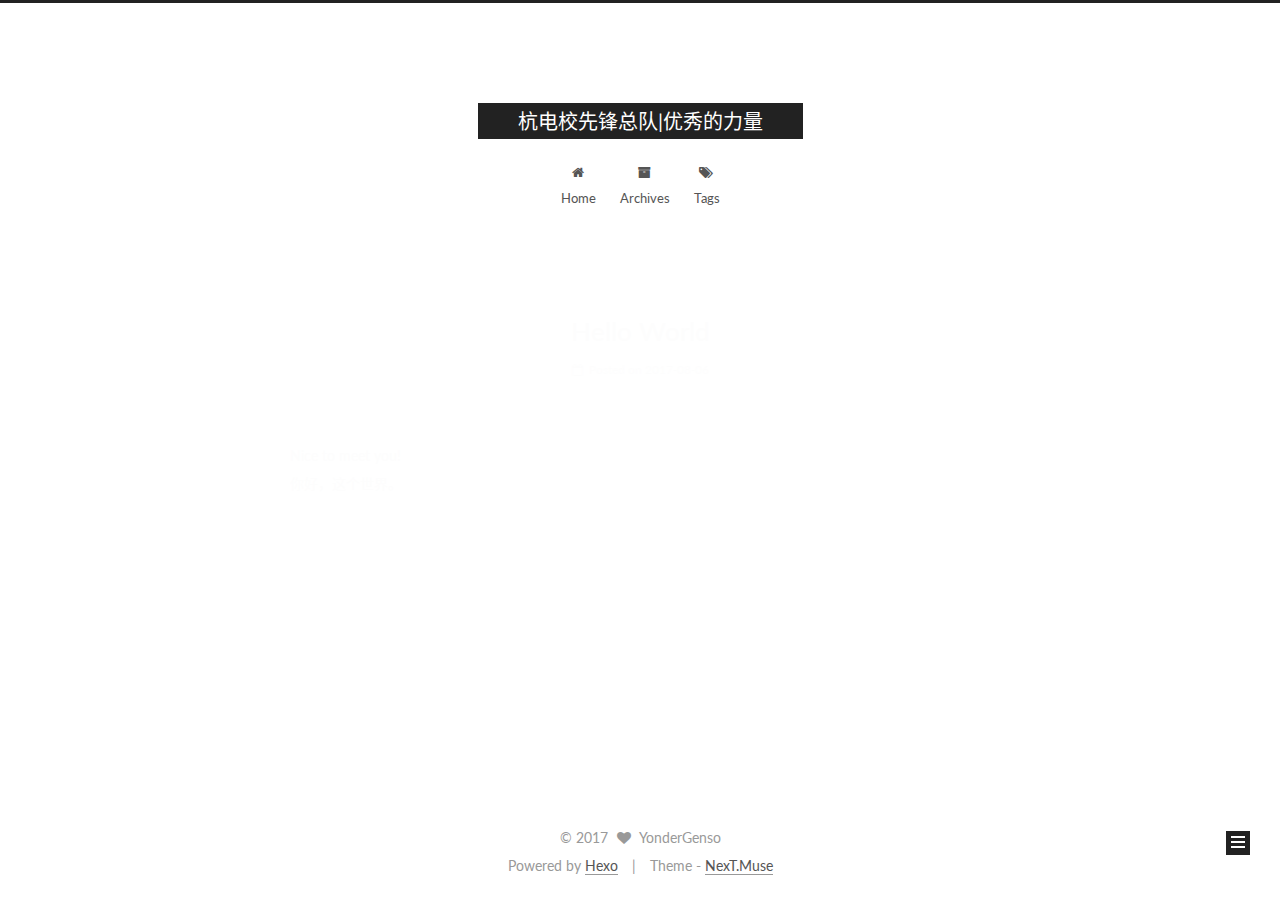
==== commit 764c5550: "Site updated: 2017-08-07 01:13:00" ====
--- a/index.html
+++ b/index.html
@@ -94,13 +94,16 @@
 
 
 
+<meta name="description" content="杭电校先锋总队,杭电,总队,大学,社团,先锋总队">
 <meta property="og:type" content="website">
-<meta property="og:title" content="杭电校先锋总队">
+<meta property="og:title" content="杭电校先锋总队|优秀的力量">
 <meta property="og:url" content="http://yoursite.com/index.html">
-<meta property="og:site_name" content="杭电校先锋总队">
+<meta property="og:site_name" content="杭电校先锋总队|优秀的力量">
+<meta property="og:description" content="杭电校先锋总队,杭电,总队,大学,社团,先锋总队">
 <meta property="og:locale" content="zh-CN">
 <meta name="twitter:card" content="summary">
-<meta name="twitter:title" content="杭电校先锋总队">
+<meta name="twitter:title" content="杭电校先锋总队|优秀的力量">
+<meta name="twitter:description" content="杭电校先锋总队,杭电,总队,大学,社团,先锋总队">
 
 
 
@@ -135,7 +138,7 @@
 
 
 
-  <title>杭电校先锋总队</title>
+  <title>杭电校先锋总队|优秀的力量</title>
   
 
 
@@ -173,7 +176,7 @@
     <div class="custom-logo-site-title">
       <a href="/"  class="brand" rel="start">
         <span class="logo-line-before"><i></i></span>
-        <span class="site-title">杭电校先锋总队</span>
+        <span class="site-title">杭电校先锋总队|优秀的力量</span>
         <span class="logo-line-after"><i></i></span>
       </a>
     </div>
@@ -269,7 +272,7 @@
     </span>
 
     <span hidden itemprop="publisher" itemscope itemtype="http://schema.org/Organization">
-      <meta itemprop="name" content="杭电校先锋总队">
+      <meta itemprop="name" content="杭电校先锋总队|优秀的力量">
     </span>
 
     
@@ -331,135 +334,7 @@
       
         
           
-            <p>Welcome to <a href="https://hexo.io/" target="_blank" rel="external">Hexo</a>! This is your very first post. Check <a href="https://hexo.io/docs/" target="_blank" rel="external">documentation</a> for more info. If you get any problems when using Hexo, you can find the answer in <a href="https://hexo.io/docs/troubleshooting.html" target="_blank" rel="external">troubleshooting</a> or you can ask me on <a href="https://github.com/hexojs/hexo/issues" target="_blank" rel="external">GitHub</a>.</p>
-<h2 id="Quick-Start"><a href="#Quick-Start" class="headerlink" title="Quick Start"></a>Quick Start</h2><h3 id="Create-a-new-post"><a href="#Create-a-new-post" class="headerlink" title="Create a new post"></a>Create a new post</h3><figure class="highlight bash"><table><tr><td class="gutter"><pre><div class="line">1</div></pre></td><td class="code"><pre><div class="line">$ hexo new <span class="string">"My New Post"</span></div></pre></td></tr></table></figure>
-<p>More info: <a href="https://hexo.io/docs/writing.html" target="_blank" rel="external">Writing</a></p>
-<h3 id="Run-server"><a href="#Run-server" class="headerlink" title="Run server"></a>Run server</h3><figure class="highlight bash"><table><tr><td class="gutter"><pre><div class="line">1</div></pre></td><td class="code"><pre><div class="line">$ hexo server</div></pre></td></tr></table></figure>
-<p>More info: <a href="https://hexo.io/docs/server.html" target="_blank" rel="external">Server</a></p>
-<h3 id="Generate-static-files"><a href="#Generate-static-files" class="headerlink" title="Generate static files"></a>Generate static files</h3><figure class="highlight bash"><table><tr><td class="gutter"><pre><div class="line">1</div></pre></td><td class="code"><pre><div class="line">$ hexo generate</div></pre></td></tr></table></figure>
-<p>More info: <a href="https://hexo.io/docs/generating.html" target="_blank" rel="external">Generating</a></p>
-<h3 id="Deploy-to-remote-sites"><a href="#Deploy-to-remote-sites" class="headerlink" title="Deploy to remote sites"></a>Deploy to remote sites</h3><figure class="highlight bash"><table><tr><td class="gutter"><pre><div class="line">1</div></pre></td><td class="code"><pre><div class="line">$ hexo deploy</div></pre></td></tr></table></figure>
-<p>More info: <a href="https://hexo.io/docs/deployment.html" target="_blank" rel="external">Deployment</a></p>
-
-          
-        
-      
-    </div>
-    
-    
-    
-
-    
-
-    
-
-    
-
-    <footer class="post-footer">
-      
-
-      
-
-      
-
-      
-      
-        <div class="post-eof"></div>
-      
-    </footer>
-  </div>
-  
-  
-  
-  </article>
-
-
-    
-      
-
-  
-
-  
-  
-  
-
-  <article class="post post-type-normal" itemscope itemtype="http://schema.org/Article">
-  
-  
-  
-  <div class="post-block">
-    <link itemprop="mainEntityOfPage" href="http://yoursite.com/2017/02/28/测试文章/">
-
-    <span hidden itemprop="author" itemscope itemtype="http://schema.org/Person">
-      <meta itemprop="name" content="YonderGenso">
-      <meta itemprop="description" content="">
-      <meta itemprop="image" content="/images/avatar.gif">
-    </span>
-
-    <span hidden itemprop="publisher" itemscope itemtype="http://schema.org/Organization">
-      <meta itemprop="name" content="杭电校先锋总队">
-    </span>
-
-    
-      <header class="post-header">
-
-        
-        
-          <h1 class="post-title" itemprop="name headline">
-                
-                <a class="post-title-link" href="/2017/02/28/测试文章/" itemprop="url">崔斯特测试文章</a></h1>
-        
-
-        <div class="post-meta">
-          <span class="post-time">
-            
-              <span class="post-meta-item-icon">
-                <i class="fa fa-calendar-o"></i>
-              </span>
-              
-                <span class="post-meta-item-text">Posted on</span>
-              
-              <time title="Post created" itemprop="dateCreated datePublished" datetime="2017-02-28T13:03:44+08:00">
-                2017-02-28
-              </time>
-            
-
-            
-
-            
-          </span>
-
-          
-
-          
-            
-          
-
-          
-          
-
-          
-
-          
-
-          
-
-        </div>
-      </header>
-    
-
-    
-    
-    
-    <div class="post-body" itemprop="articleBody">
-
-      
-      
-
-      
-        
-          
-            <p>这是一篇测试文章，欢迎关注作者博客</p>
+            <p>Nice to meet you!<br>你好，这个世界。</p>
 
           
         
@@ -533,7 +408,7 @@
                alt="YonderGenso" />
           <p class="site-author-name" itemprop="name">YonderGenso</p>
            
-              <p class="site-description motion-element" itemprop="description"></p>
+              <p class="site-description motion-element" itemprop="description">杭电校先锋总队,杭电,总队,大学,社团,先锋总队</p>
           
         </div>
         <nav class="site-state motion-element">
@@ -541,7 +416,7 @@
           
             <div class="site-state-item site-state-posts">
               <a href="/archives/">
-                <span class="site-state-item-count">2</span>
+                <span class="site-state-item-count">1</span>
                 <span class="site-state-item-name">posts</span>
               </a>
             </div>
--- a/css/main.css
+++ b/css/main.css
@@ -1807,7 +1807,7 @@
   width: 4px;
   height: 4px;
   border-radius: 50%;
-  background: #0dffb6;
+  background: #c216b3;
 }
 .links-of-blogroll {
   font-size: 13px;
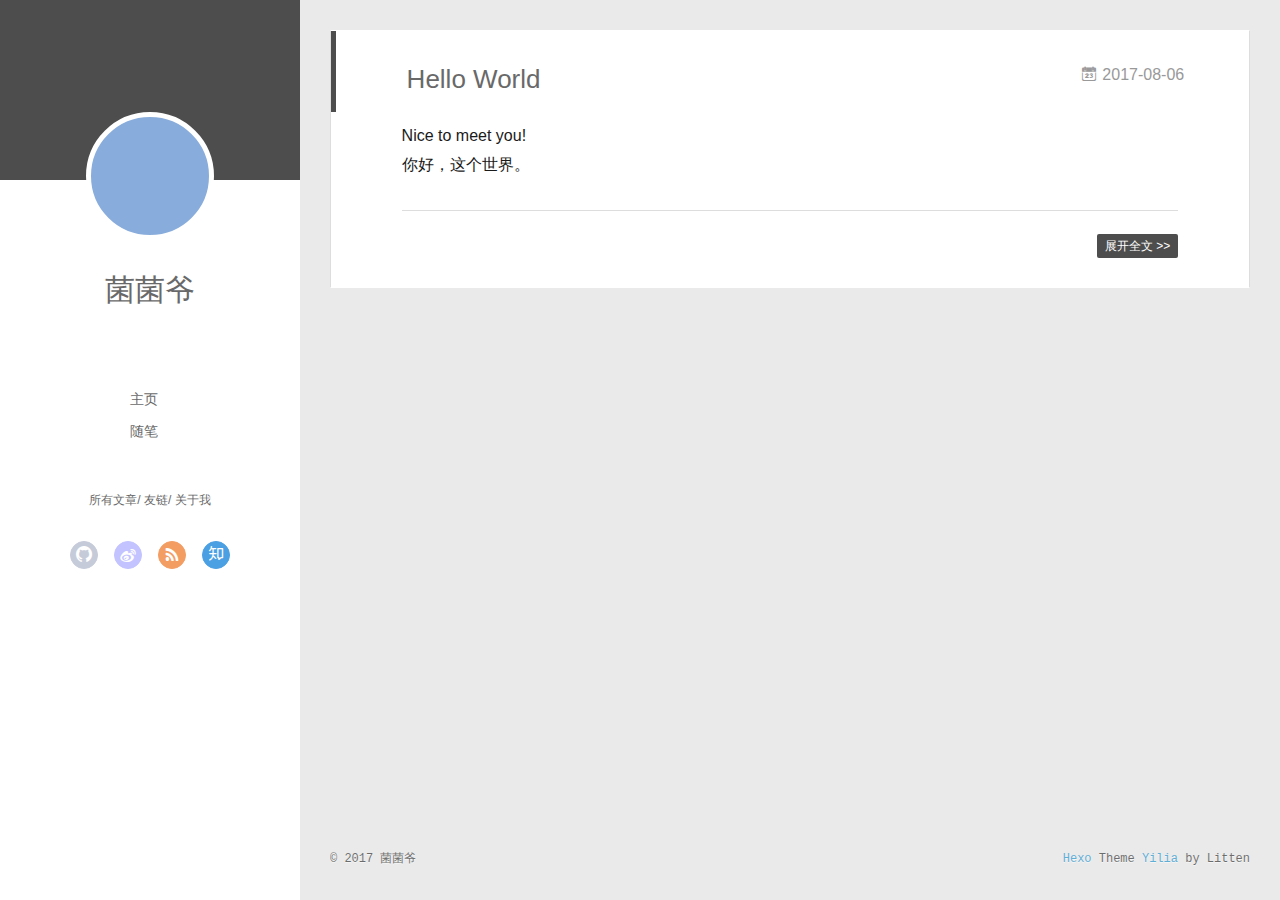
==== commit 58821cfd: "Site updated: 2017-08-07 01:49:06" ====
--- a/index.html
+++ b/index.html
@@ -1,619 +1,469 @@
 <!DOCTYPE html>
-
-
-
-  
-
-
-<html class="theme-next muse use-motion" lang="zh-CN">
+<html>
 <head>
-  <meta charset="UTF-8"/>
-<meta http-equiv="X-UA-Compatible" content="IE=edge" />
-<meta name="viewport" content="width=device-width, initial-scale=1, maximum-scale=1"/>
-<meta name="theme-color" content="#222">
-
-
-
-
-
-
-
-
-
-<meta http-equiv="Cache-Control" content="no-transform" />
-<meta http-equiv="Cache-Control" content="no-siteapp" />
-
-
-
-
-
-
-
-
-
-
-
-
-
-
-
-  
-  
-  <link href="/lib/fancybox/source/jquery.fancybox.css?v=2.1.5" rel="stylesheet" type="text/css" />
-
-
-
-
-  
-  
-  
-  
-
-  
-    
-    
-  
-
-  
-
-  
-
-  
-
-  
-
-  
-    
-    
-    <link href="//fonts.googleapis.com/css?family=Lato:300,300italic,400,400italic,700,700italic&subset=latin,latin-ext" rel="stylesheet" type="text/css">
-  
-
-
-
-
-
-
-<link href="/lib/font-awesome/css/font-awesome.min.css?v=4.6.2" rel="stylesheet" type="text/css" />
-
-<link href="/css/main.css?v=5.1.2" rel="stylesheet" type="text/css" />
-
-
-  <meta name="keywords" content="Hexo, NexT" />
-
-
-
-
-
-
-
-
-  <link rel="shortcut icon" type="image/x-icon" href="/favicon.ico?v=5.1.2" />
-
-
-
-
-
-
-<meta name="description" content="杭电校先锋总队,杭电,总队,大学,社团,先锋总队">
+  <meta charset="utf-8">
+  
+  <meta name="renderer" content="webkit">
+  <meta http-equiv="X-UA-Compatible" content="IE=edge" >
+  <link rel="dns-prefetch" href="http://yoursite.com">
+  <title>杭电校先锋总队|优秀的力量</title>
+  <meta name="viewport" content="width=device-width, initial-scale=1, maximum-scale=1">
+  <meta name="description" content="杭电校先锋总队">
 <meta property="og:type" content="website">
 <meta property="og:title" content="杭电校先锋总队|优秀的力量">
 <meta property="og:url" content="http://yoursite.com/index.html">
 <meta property="og:site_name" content="杭电校先锋总队|优秀的力量">
-<meta property="og:description" content="杭电校先锋总队,杭电,总队,大学,社团,先锋总队">
+<meta property="og:description" content="杭电校先锋总队">
 <meta property="og:locale" content="zh-CN">
 <meta name="twitter:card" content="summary">
 <meta name="twitter:title" content="杭电校先锋总队|优秀的力量">
-<meta name="twitter:description" content="杭电校先锋总队,杭电,总队,大学,社团,先锋总队">
-
-
-
-<script type="text/javascript" id="hexo.configurations">
-  var NexT = window.NexT || {};
-  var CONFIG = {
-    root: '/',
-    scheme: 'Muse',
-    sidebar: {"position":"left","display":"post","offset":12,"offset_float":12,"b2t":false,"scrollpercent":false,"onmobile":false},
-    fancybox: true,
-    tabs: true,
-    motion: true,
-    duoshuo: {
-      userId: '0',
-      author: 'Author'
-    },
-    algolia: {
-      applicationID: '',
-      apiKey: '',
-      indexName: '',
-      hits: {"per_page":10},
-      labels: {"input_placeholder":"Search for Posts","hits_empty":"We didn't find any results for the search: ${query}","hits_stats":"${hits} results found in ${time} ms"}
+<meta name="twitter:description" content="杭电校先锋总队">
+  
+    <link rel="alternative" href="/atom.xml" title="杭电校先锋总队|优秀的力量" type="application/atom+xml">
+  
+  
+    <link rel="icon" href="/favicon.png">
+  
+  <link rel="stylesheet" type="text/css" href="/./main.266c1c.css">
+  <style type="text/css">
+  
+    #container.show {
+      background: linear-gradient(200deg,#a0cfe4,#e8c37e);
     }
-  };
+  </style>
+  
+
+  
+
+</head>
+
+<body>
+  <div id="container" q-class="show:isCtnShow">
+    <canvas id="anm-canvas" class="anm-canvas"></canvas>
+    <div class="left-col" q-class="show:isShow">
+      
+<div class="overlay" style="background: #4d4d4d"></div>
+<div class="intrude-less">
+	<header id="header" class="inner">
+		<a href="/" class="profilepic">
+			<img src="" class="js-avatar">
+		</a>
+		<hgroup>
+		  <h1 class="header-author"><a href="/">菌菌爷</a></h1>
+		</hgroup>
+		
+
+		<nav class="header-menu">
+			<ul>
+			
+				<li><a href="/">主页</a></li>
+	        
+				<li><a href="/tags/随笔/">随笔</a></li>
+	        
+			</ul>
+		</nav>
+		<nav class="header-smart-menu">
+    		
+    			
+    			<a q-on="click: openSlider(e, 'innerArchive')" href="javascript:void(0)">所有文章</a>
+    			
+            
+    			
+    			<a q-on="click: openSlider(e, 'friends')" href="javascript:void(0)">友链</a>
+    			
+            
+    			
+    			<a q-on="click: openSlider(e, 'aboutme')" href="javascript:void(0)">关于我</a>
+    			
+            
+		</nav>
+		<nav class="header-nav">
+			<div class="social">
+				
+					<a class="github" target="_blank" href="#" title="github"><i class="icon-github"></i></a>
+		        
+					<a class="weibo" target="_blank" href="#" title="weibo"><i class="icon-weibo"></i></a>
+		        
+					<a class="rss" target="_blank" href="#" title="rss"><i class="icon-rss"></i></a>
+		        
+					<a class="zhihu" target="_blank" href="#" title="zhihu"><i class="icon-zhihu"></i></a>
+		        
+			</div>
+		</nav>
+	</header>		
+</div>
+
+    </div>
+    <div class="mid-col" q-class="show:isShow,hide:isShow|isFalse">
+      
+<nav id="mobile-nav">
+  	<div class="overlay js-overlay" style="background: #4d4d4d"></div>
+	<div class="btnctn js-mobile-btnctn">
+  		<div class="slider-trigger list" q-on="click: openSlider(e)"><i class="icon icon-sort"></i></div>
+	</div>
+	<div class="intrude-less">
+		<header id="header" class="inner">
+			<div class="profilepic">
+				<img src="" class="js-avatar">
+			</div>
+			<hgroup>
+			  <h1 class="header-author js-header-author">菌菌爷</h1>
+			</hgroup>
+			
+			
+			
+				
+			
+				
+			
+			
+			
+			<nav class="header-nav">
+				<div class="social">
+					
+						<a class="github" target="_blank" href="#" title="github"><i class="icon-github"></i></a>
+			        
+						<a class="weibo" target="_blank" href="#" title="weibo"><i class="icon-weibo"></i></a>
+			        
+						<a class="rss" target="_blank" href="#" title="rss"><i class="icon-rss"></i></a>
+			        
+						<a class="zhihu" target="_blank" href="#" title="zhihu"><i class="icon-zhihu"></i></a>
+			        
+				</div>
+			</nav>
+
+			<nav class="header-menu js-header-menu">
+				<ul style="width: 50%">
+				
+				
+					<li style="width: 50%"><a href="/">主页</a></li>
+		        
+					<li style="width: 50%"><a href="/tags/随笔/">随笔</a></li>
+		        
+				</ul>
+			</nav>
+		</header>				
+	</div>
+	<div class="mobile-mask" style="display:none" q-show="isShow"></div>
+</nav>
+
+      <div id="wrapper" class="body-wrap">
+        <div class="menu-l">
+          <div class="canvas-wrap">
+            <canvas data-colors="#eaeaea" data-sectionHeight="100" data-contentId="js-content" id="myCanvas1" class="anm-canvas"></canvas>
+          </div>
+          <div id="js-content" class="content-ll">
+            
+  
+    <article id="post-hello-world" class="article article-type-post  article-index" itemscope itemprop="blogPost">
+  <div class="article-inner">
+    
+      <header class="article-header">
+        
+  
+    <h1 itemprop="name">
+      <a class="article-title" href="/2017/08/06/hello-world/">Hello World</a>
+    </h1>
+  
+
+        
+        <a href="/2017/08/06/hello-world/" class="archive-article-date">
+  	<time datetime="2017-08-06T14:36:03.489Z" itemprop="datePublished"><i class="icon-calendar icon"></i>2017-08-06</time>
+</a>
+        
+      </header>
+    
+    <div class="article-entry" itemprop="articleBody">
+      
+        <p>Nice to meet you!<br>你好，这个世界。</p>
+
+      
+
+      
+    </div>
+    <div class="article-info article-info-index">
+      
+      
+      
+
+      
+        <p class="article-more-link">
+          <a class="article-more-a" href="/2017/08/06/hello-world/">展开全文 >></a>
+        </p>
+      
+
+      
+      <div class="clearfix"></div>
+    </div>
+  </div>
+</article>
+
+<aside class="wrap-side-operation">
+    <div class="mod-side-operation">
+        
+        <div class="jump-container" id="js-jump-container" style="display:none;">
+            <a href="javascript:void(0)" class="mod-side-operation__jump-to-top">
+                <i class="icon-font icon-back"></i>
+            </a>
+            <div id="js-jump-plan-container" class="jump-plan-container" style="top: -11px;">
+                <i class="icon-font icon-plane jump-plane"></i>
+            </div>
+        </div>
+        
+        
+    </div>
+</aside>
+
+
+
+
+  
+  
+
+
+          </div>
+        </div>
+      </div>
+      <footer id="footer">
+  <div class="outer">
+    <div id="footer-info">
+    	<div class="footer-left">
+    		&copy; 2017 菌菌爷
+    	</div>
+      	<div class="footer-right">
+      		<a href="http://hexo.io/" target="_blank">Hexo</a>  Theme <a href="https://github.com/litten/hexo-theme-yilia" target="_blank">Yilia</a> by Litten
+      	</div>
+    </div>
+  </div>
+</footer>
+    </div>
+    <script>
+	var yiliaConfig = {
+		mathjax: false,
+		isHome: true,
+		isPost: false,
+		isArchive: false,
+		isTag: false,
+		isCategory: false,
+		open_in_new: false,
+		toc_hide_index: true,
+		root: "/",
+		innerArchive: true,
+		showTags: false
+	}
 </script>
 
-
-
-  <link rel="canonical" href="http://yoursite.com/"/>
-
-
-
-
-
-  <title>杭电校先锋总队|优秀的力量</title>
-  
-
-
-
-
-
-
-
-
-
-
-
-
-
-
-</head>
-
-<body itemscope itemtype="http://schema.org/WebPage" lang="zh-CN">
-
-  
-  
-    
-  
-
-  <div class="container sidebar-position-left 
-   page-home 
- ">
-    <div class="headband"></div>
-
-    <header id="header" class="header" itemscope itemtype="http://schema.org/WPHeader">
-      <div class="header-inner"><div class="site-brand-wrapper">
-  <div class="site-meta ">
-    
-
-    <div class="custom-logo-site-title">
-      <a href="/"  class="brand" rel="start">
-        <span class="logo-line-before"><i></i></span>
-        <span class="site-title">杭电校先锋总队|优秀的力量</span>
-        <span class="logo-line-after"><i></i></span>
-      </a>
-    </div>
-      
-        <p class="site-subtitle"></p>
-      
+<script>!function(t){function n(e){if(r[e])return r[e].exports;var i=r[e]={exports:{},id:e,loaded:!1};return t[e].call(i.exports,i,i.exports,n),i.loaded=!0,i.exports}var r={};n.m=t,n.c=r,n.p="./",n(0)}([function(t,n,r){r(195),t.exports=r(191)},function(t,n,r){var e=r(3),i=r(52),o=r(27),u=r(28),c=r(53),f="prototype",a=function(t,n,r){var s,l,h,v,p=t&a.F,d=t&a.G,y=t&a.S,g=t&a.P,b=t&a.B,m=d?e:y?e[n]||(e[n]={}):(e[n]||{})[f],x=d?i:i[n]||(i[n]={}),w=x[f]||(x[f]={});d&&(r=n);for(s in r)l=!p&&m&&void 0!==m[s],h=(l?m:r)[s],v=b&&l?c(h,e):g&&"function"==typeof h?c(Function.call,h):h,m&&u(m,s,h,t&a.U),x[s]!=h&&o(x,s,v),g&&w[s]!=h&&(w[s]=h)};e.core=i,a.F=1,a.G=2,a.S=4,a.P=8,a.B=16,a.W=32,a.U=64,a.R=128,t.exports=a},function(t,n,r){var e=r(6);t.exports=function(t){if(!e(t))throw TypeError(t+" is not an object!");return t}},function(t,n){var r=t.exports="undefined"!=typeof window&&window.Math==Math?window:"undefined"!=typeof self&&self.Math==Math?self:Function("return this")();"number"==typeof __g&&(__g=r)},function(t,n){t.exports=function(t){try{return!!t()}catch(t){return!0}}},function(t,n){var r=t.exports="undefined"!=typeof window&&window.Math==Math?window:"undefined"!=typeof self&&self.Math==Math?self:Function("return this")();"number"==typeof __g&&(__g=r)},function(t,n){t.exports=function(t){return"object"==typeof t?null!==t:"function"==typeof t}},function(t,n,r){var e=r(126)("wks"),i=r(76),o=r(3).Symbol,u="function"==typeof o;(t.exports=function(t){return e[t]||(e[t]=u&&o[t]||(u?o:i)("Symbol."+t))}).store=e},function(t,n){var r={}.hasOwnProperty;t.exports=function(t,n){return r.call(t,n)}},function(t,n,r){var e=r(94),i=r(33);t.exports=function(t){return e(i(t))}},function(t,n,r){t.exports=!r(4)(function(){return 7!=Object.defineProperty({},"a",{get:function(){return 7}}).a})},function(t,n,r){var e=r(2),i=r(167),o=r(50),u=Object.defineProperty;n.f=r(10)?Object.defineProperty:function(t,n,r){if(e(t),n=o(n,!0),e(r),i)try{return u(t,n,r)}catch(t){}if("get"in r||"set"in r)throw TypeError("Accessors not supported!");return"value"in r&&(t[n]=r.value),t}},function(t,n,r){t.exports=!r(18)(function(){return 7!=Object.defineProperty({},"a",{get:function(){return 7}}).a})},function(t,n,r){var e=r(14),i=r(22);t.exports=r(12)?function(t,n,r){return e.f(t,n,i(1,r))}:function(t,n,r){return t[n]=r,t}},function(t,n,r){var e=r(20),i=r(58),o=r(42),u=Object.defineProperty;n.f=r(12)?Object.defineProperty:function(t,n,r){if(e(t),n=o(n,!0),e(r),i)try{return u(t,n,r)}catch(t){}if("get"in r||"set"in r)throw TypeError("Accessors not supported!");return"value"in r&&(t[n]=r.value),t}},function(t,n,r){var e=r(40)("wks"),i=r(23),o=r(5).Symbol,u="function"==typeof o;(t.exports=function(t){return e[t]||(e[t]=u&&o[t]||(u?o:i)("Symbol."+t))}).store=e},function(t,n,r){var e=r(67),i=Math.min;t.exports=function(t){return t>0?i(e(t),9007199254740991):0}},function(t,n,r){var e=r(46);t.exports=function(t){return Object(e(t))}},function(t,n){t.exports=function(t){try{return!!t()}catch(t){return!0}}},function(t,n,r){var e=r(63),i=r(34);t.exports=Object.keys||function(t){return e(t,i)}},function(t,n,r){var e=r(21);t.exports=function(t){if(!e(t))throw TypeError(t+" is not an object!");return t}},function(t,n){t.exports=function(t){return"object"==typeof t?null!==t:"function"==typeof t}},function(t,n){t.exports=function(t,n){return{enumerable:!(1&t),configurable:!(2&t),writable:!(4&t),value:n}}},function(t,n){var r=0,e=Math.random();t.exports=function(t){return"Symbol(".concat(void 0===t?"":t,")_",(++r+e).toString(36))}},function(t,n){var r={}.hasOwnProperty;t.exports=function(t,n){return r.call(t,n)}},function(t,n){var r=t.exports={version:"2.4.0"};"number"==typeof __e&&(__e=r)},function(t,n){t.exports=function(t){if("function"!=typeof t)throw TypeError(t+" is not a function!");return t}},function(t,n,r){var e=r(11),i=r(66);t.exports=r(10)?function(t,n,r){return e.f(t,n,i(1,r))}:function(t,n,r){return t[n]=r,t}},function(t,n,r){var e=r(3),i=r(27),o=r(24),u=r(76)("src"),c="toString",f=Function[c],a=(""+f).split(c);r(52).inspectSource=function(t){return f.call(t)},(t.exports=function(t,n,r,c){var f="function"==typeof r;f&&(o(r,"name")||i(r,"name",n)),t[n]!==r&&(f&&(o(r,u)||i(r,u,t[n]?""+t[n]:a.join(String(n)))),t===e?t[n]=r:c?t[n]?t[n]=r:i(t,n,r):(delete t[n],i(t,n,r)))})(Function.prototype,c,function(){return"function"==typeof this&&this[u]||f.call(this)})},function(t,n,r){var e=r(1),i=r(4),o=r(46),u=function(t,n,r,e){var i=String(o(t)),u="<"+n;return""!==r&&(u+=" "+r+'="'+String(e).replace(/"/g,"&quot;")+'"'),u+">"+i+"</"+n+">"};t.exports=function(t,n){var r={};r[t]=n(u),e(e.P+e.F*i(function(){var n=""[t]('"');return n!==n.toLowerCase()||n.split('"').length>3}),"String",r)}},function(t,n,r){var e=r(115),i=r(46);t.exports=function(t){return e(i(t))}},function(t,n,r){var e=r(116),i=r(66),o=r(30),u=r(50),c=r(24),f=r(167),a=Object.getOwnPropertyDescriptor;n.f=r(10)?a:function(t,n){if(t=o(t),n=u(n,!0),f)try{return a(t,n)}catch(t){}if(c(t,n))return i(!e.f.call(t,n),t[n])}},function(t,n,r){var e=r(24),i=r(17),o=r(145)("IE_PROTO"),u=Object.prototype;t.exports=Object.getPrototypeOf||function(t){return t=i(t),e(t,o)?t[o]:"function"==typeof t.constructor&&t instanceof t.constructor?t.constructor.prototype:t instanceof Object?u:null}},function(t,n){t.exports=function(t){if(void 0==t)throw TypeError("Can't call method on  "+t);return t}},function(t,n){t.exports="constructor,hasOwnProperty,isPrototypeOf,propertyIsEnumerable,toLocaleString,toString,valueOf".split(",")},function(t,n){t.exports={}},function(t,n){t.exports=!0},function(t,n){n.f={}.propertyIsEnumerable},function(t,n,r){var e=r(14).f,i=r(8),o=r(15)("toStringTag");t.exports=function(t,n,r){t&&!i(t=r?t:t.prototype,o)&&e(t,o,{configurable:!0,value:n})}},function(t,n,r){var e=r(40)("keys"),i=r(23);t.exports=function(t){return e[t]||(e[t]=i(t))}},function(t,n,r){var e=r(5),i="__core-js_shared__",o=e[i]||(e[i]={});t.exports=function(t){return o[t]||(o[t]={})}},function(t,n){var r=Math.ceil,e=Math.floor;t.exports=function(t){return isNaN(t=+t)?0:(t>0?e:r)(t)}},function(t,n,r){var e=r(21);t.exports=function(t,n){if(!e(t))return t;var r,i;if(n&&"function"==typeof(r=t.toString)&&!e(i=r.call(t)))return i;if("function"==typeof(r=t.valueOf)&&!e(i=r.call(t)))return i;if(!n&&"function"==typeof(r=t.toString)&&!e(i=r.call(t)))return i;throw TypeError("Can't convert object to primitive value")}},function(t,n,r){var e=r(5),i=r(25),o=r(36),u=r(44),c=r(14).f;t.exports=function(t){var n=i.Symbol||(i.Symbol=o?{}:e.Symbol||{});"_"==t.charAt(0)||t in n||c(n,t,{value:u.f(t)})}},function(t,n,r){n.f=r(15)},function(t,n){var r={}.toString;t.exports=function(t){return r.call(t).slice(8,-1)}},function(t,n){t.exports=function(t){if(void 0==t)throw TypeError("Can't call method on  "+t);return t}},function(t,n,r){var e=r(4);t.exports=function(t,n){return!!t&&e(function(){n?t.call(null,function(){},1):t.call(null)})}},function(t,n,r){var e=r(53),i=r(115),o=r(17),u=r(16),c=r(203);t.exports=function(t,n){var r=1==t,f=2==t,a=3==t,s=4==t,l=6==t,h=5==t||l,v=n||c;return function(n,c,p){for(var d,y,g=o(n),b=i(g),m=e(c,p,3),x=u(b.length),w=0,S=r?v(n,x):f?v(n,0):void 0;x>w;w++)if((h||w in b)&&(d=b[w],y=m(d,w,g),t))if(r)S[w]=y;else if(y)switch(t){case 3:return!0;case 5:return d;case 6:return w;case 2:S.push(d)}else if(s)return!1;return l?-1:a||s?s:S}}},function(t,n,r){var e=r(1),i=r(52),o=r(4);t.exports=function(t,n){var r=(i.Object||{})[t]||Object[t],u={};u[t]=n(r),e(e.S+e.F*o(function(){r(1)}),"Object",u)}},function(t,n,r){var e=r(6);t.exports=function(t,n){if(!e(t))return t;var r,i;if(n&&"function"==typeof(r=t.toString)&&!e(i=r.call(t)))return i;if("function"==typeof(r=t.valueOf)&&!e(i=r.call(t)))return i;if(!n&&"function"==typeof(r=t.toString)&&!e(i=r.call(t)))return i;throw TypeError("Can't convert object to primitive value")}},function(t,n,r){var e=r(5),i=r(25),o=r(91),u=r(13),c="prototype",f=function(t,n,r){var a,s,l,h=t&f.F,v=t&f.G,p=t&f.S,d=t&f.P,y=t&f.B,g=t&f.W,b=v?i:i[n]||(i[n]={}),m=b[c],x=v?e:p?e[n]:(e[n]||{})[c];v&&(r=n);for(a in r)(s=!h&&x&&void 0!==x[a])&&a in b||(l=s?x[a]:r[a],b[a]=v&&"function"!=typeof x[a]?r[a]:y&&s?o(l,e):g&&x[a]==l?function(t){var n=function(n,r,e){if(this instanceof t){switch(arguments.length){case 0:return new t;case 1:return new t(n);case 2:return new t(n,r)}return new t(n,r,e)}return t.apply(this,arguments)};return n[c]=t[c],n}(l):d&&"function"==typeof l?o(Function.call,l):l,d&&((b.virtual||(b.virtual={}))[a]=l,t&f.R&&m&&!m[a]&&u(m,a,l)))};f.F=1,f.G=2,f.S=4,f.P=8,f.B=16,f.W=32,f.U=64,f.R=128,t.exports=f},function(t,n){var r=t.exports={version:"2.4.0"};"number"==typeof __e&&(__e=r)},function(t,n,r){var e=r(26);t.exports=function(t,n,r){if(e(t),void 0===n)return t;switch(r){case 1:return function(r){return t.call(n,r)};case 2:return function(r,e){return t.call(n,r,e)};case 3:return function(r,e,i){return t.call(n,r,e,i)}}return function(){return t.apply(n,arguments)}}},function(t,n,r){var e=r(183),i=r(1),o=r(126)("metadata"),u=o.store||(o.store=new(r(186))),c=function(t,n,r){var i=u.get(t);if(!i){if(!r)return;u.set(t,i=new e)}var o=i.get(n);if(!o){if(!r)return;i.set(n,o=new e)}return o},f=function(t,n,r){var e=c(n,r,!1);return void 0!==e&&e.has(t)},a=function(t,n,r){var e=c(n,r,!1);return void 0===e?void 0:e.get(t)},s=function(t,n,r,e){c(r,e,!0).set(t,n)},l=function(t,n){var r=c(t,n,!1),e=[];return r&&r.forEach(function(t,n){e.push(n)}),e},h=function(t){return void 0===t||"symbol"==typeof t?t:String(t)},v=function(t){i(i.S,"Reflect",t)};t.exports={store:u,map:c,has:f,get:a,set:s,keys:l,key:h,exp:v}},function(t,n,r){"use strict";if(r(10)){var e=r(69),i=r(3),o=r(4),u=r(1),c=r(127),f=r(152),a=r(53),s=r(68),l=r(66),h=r(27),v=r(73),p=r(67),d=r(16),y=r(75),g=r(50),b=r(24),m=r(180),x=r(114),w=r(6),S=r(17),_=r(137),O=r(70),E=r(32),P=r(71).f,j=r(154),F=r(76),M=r(7),A=r(48),N=r(117),T=r(146),I=r(155),k=r(80),L=r(123),R=r(74),C=r(130),D=r(160),U=r(11),W=r(31),G=U.f,B=W.f,V=i.RangeError,z=i.TypeError,q=i.Uint8Array,K="ArrayBuffer",J="Shared"+K,Y="BYTES_PER_ELEMENT",H="prototype",$=Array[H],X=f.ArrayBuffer,Q=f.DataView,Z=A(0),tt=A(2),nt=A(3),rt=A(4),et=A(5),it=A(6),ot=N(!0),ut=N(!1),ct=I.values,ft=I.keys,at=I.entries,st=$.lastIndexOf,lt=$.reduce,ht=$.reduceRight,vt=$.join,pt=$.sort,dt=$.slice,yt=$.toString,gt=$.toLocaleString,bt=M("iterator"),mt=M("toStringTag"),xt=F("typed_constructor"),wt=F("def_constructor"),St=c.CONSTR,_t=c.TYPED,Ot=c.VIEW,Et="Wrong length!",Pt=A(1,function(t,n){return Tt(T(t,t[wt]),n)}),jt=o(function(){return 1===new q(new Uint16Array([1]).buffer)[0]}),Ft=!!q&&!!q[H].set&&o(function(){new q(1).set({})}),Mt=function(t,n){if(void 0===t)throw z(Et);var r=+t,e=d(t);if(n&&!m(r,e))throw V(Et);return e},At=function(t,n){var r=p(t);if(r<0||r%n)throw V("Wrong offset!");return r},Nt=function(t){if(w(t)&&_t in t)return t;throw z(t+" is not a typed array!")},Tt=function(t,n){if(!(w(t)&&xt in t))throw z("It is not a typed array constructor!");return new t(n)},It=function(t,n){return kt(T(t,t[wt]),n)},kt=function(t,n){for(var r=0,e=n.length,i=Tt(t,e);e>r;)i[r]=n[r++];return i},Lt=function(t,n,r){G(t,n,{get:function(){return this._d[r]}})},Rt=function(t){var n,r,e,i,o,u,c=S(t),f=arguments.length,s=f>1?arguments[1]:void 0,l=void 0!==s,h=j(c);if(void 0!=h&&!_(h)){for(u=h.call(c),e=[],n=0;!(o=u.next()).done;n++)e.push(o.value);c=e}for(l&&f>2&&(s=a(s,arguments[2],2)),n=0,r=d(c.length),i=Tt(this,r);r>n;n++)i[n]=l?s(c[n],n):c[n];return i},Ct=function(){for(var t=0,n=arguments.length,r=Tt(this,n);n>t;)r[t]=arguments[t++];return r},Dt=!!q&&o(function(){gt.call(new q(1))}),Ut=function(){return gt.apply(Dt?dt.call(Nt(this)):Nt(this),arguments)},Wt={copyWithin:function(t,n){return D.call(Nt(this),t,n,arguments.length>2?arguments[2]:void 0)},every:function(t){return rt(Nt(this),t,arguments.length>1?arguments[1]:void 0)},fill:function(t){return C.apply(Nt(this),arguments)},filter:function(t){return It(this,tt(Nt(this),t,arguments.length>1?arguments[1]:void 0))},find:function(t){return et(Nt(this),t,arguments.length>1?arguments[1]:void 0)},findIndex:function(t){return it(Nt(this),t,arguments.length>1?arguments[1]:void 0)},forEach:function(t){Z(Nt(this),t,arguments.length>1?arguments[1]:void 0)},indexOf:function(t){return ut(Nt(this),t,arguments.length>1?arguments[1]:void 0)},includes:function(t){return ot(Nt(this),t,arguments.length>1?arguments[1]:void 0)},join:function(t){return vt.apply(Nt(this),arguments)},lastIndexOf:function(t){return st.apply(Nt(this),arguments)},map:function(t){return Pt(Nt(this),t,arguments.length>1?arguments[1]:void 0)},reduce:function(t){return lt.apply(Nt(this),arguments)},reduceRight:function(t){return ht.apply(Nt(this),arguments)},reverse:function(){for(var t,n=this,r=Nt(n).length,e=Math.floor(r/2),i=0;i<e;)t=n[i],n[i++]=n[--r],n[r]=t;return n},some:function(t){return nt(Nt(this),t,arguments.length>1?arguments[1]:void 0)},sort:function(t){return pt.call(Nt(this),t)},subarray:function(t,n){var r=Nt(this),e=r.length,i=y(t,e);return new(T(r,r[wt]))(r.buffer,r.byteOffset+i*r.BYTES_PER_ELEMENT,d((void 0===n?e:y(n,e))-i))}},Gt=function(t,n){return It(this,dt.call(Nt(this),t,n))},Bt=function(t){Nt(this);var n=At(arguments[1],1),r=this.length,e=S(t),i=d(e.length),o=0;if(i+n>r)throw V(Et);for(;o<i;)this[n+o]=e[o++]},Vt={entries:function(){return at.call(Nt(this))},keys:function(){return ft.call(Nt(this))},values:function(){return ct.call(Nt(this))}},zt=function(t,n){return w(t)&&t[_t]&&"symbol"!=typeof n&&n in t&&String(+n)==String(n)},qt=function(t,n){return zt(t,n=g(n,!0))?l(2,t[n]):B(t,n)},Kt=function(t,n,r){return!(zt(t,n=g(n,!0))&&w(r)&&b(r,"value"))||b(r,"get")||b(r,"set")||r.configurable||b(r,"writable")&&!r.writable||b(r,"enumerable")&&!r.enumerable?G(t,n,r):(t[n]=r.value,t)};St||(W.f=qt,U.f=Kt),u(u.S+u.F*!St,"Object",{getOwnPropertyDescriptor:qt,defineProperty:Kt}),o(function(){yt.call({})})&&(yt=gt=function(){return vt.call(this)});var Jt=v({},Wt);v(Jt,Vt),h(Jt,bt,Vt.values),v(Jt,{slice:Gt,set:Bt,constructor:function(){},toString:yt,toLocaleString:Ut}),Lt(Jt,"buffer","b"),Lt(Jt,"byteOffset","o"),Lt(Jt,"byteLength","l"),Lt(Jt,"length","e"),G(Jt,mt,{get:function(){return this[_t]}}),t.exports=function(t,n,r,f){f=!!f;var a=t+(f?"Clamped":"")+"Array",l="Uint8Array"!=a,v="get"+t,p="set"+t,y=i[a],g=y||{},b=y&&E(y),m=!y||!c.ABV,S={},_=y&&y[H],j=function(t,r){var e=t._d;return e.v[v](r*n+e.o,jt)},F=function(t,r,e){var i=t._d;f&&(e=(e=Math.round(e))<0?0:e>255?255:255&e),i.v[p](r*n+i.o,e,jt)},M=function(t,n){G(t,n,{get:function(){return j(this,n)},set:function(t){return F(this,n,t)},enumerable:!0})};m?(y=r(function(t,r,e,i){s(t,y,a,"_d");var o,u,c,f,l=0,v=0;if(w(r)){if(!(r instanceof X||(f=x(r))==K||f==J))return _t in r?kt(y,r):Rt.call(y,r);o=r,v=At(e,n);var p=r.byteLength;if(void 0===i){if(p%n)throw V(Et);if((u=p-v)<0)throw V(Et)}else if((u=d(i)*n)+v>p)throw V(Et);c=u/n}else c=Mt(r,!0),u=c*n,o=new X(u);for(h(t,"_d",{b:o,o:v,l:u,e:c,v:new Q(o)});l<c;)M(t,l++)}),_=y[H]=O(Jt),h(_,"constructor",y)):L(function(t){new y(null),new y(t)},!0)||(y=r(function(t,r,e,i){s(t,y,a);var o;return w(r)?r instanceof X||(o=x(r))==K||o==J?void 0!==i?new g(r,At(e,n),i):void 0!==e?new g(r,At(e,n)):new g(r):_t in r?kt(y,r):Rt.call(y,r):new g(Mt(r,l))}),Z(b!==Function.prototype?P(g).concat(P(b)):P(g),function(t){t in y||h(y,t,g[t])}),y[H]=_,e||(_.constructor=y));var A=_[bt],N=!!A&&("values"==A.name||void 0==A.name),T=Vt.values;h(y,xt,!0),h(_,_t,a),h(_,Ot,!0),h(_,wt,y),(f?new y(1)[mt]==a:mt in _)||G(_,mt,{get:function(){return a}}),S[a]=y,u(u.G+u.W+u.F*(y!=g),S),u(u.S,a,{BYTES_PER_ELEMENT:n,from:Rt,of:Ct}),Y in _||h(_,Y,n),u(u.P,a,Wt),R(a),u(u.P+u.F*Ft,a,{set:Bt}),u(u.P+u.F*!N,a,Vt),u(u.P+u.F*(_.toString!=yt),a,{toString:yt}),u(u.P+u.F*o(function(){new y(1).slice()}),a,{slice:Gt}),u(u.P+u.F*(o(function(){return[1,2].toLocaleString()!=new y([1,2]).toLocaleString()})||!o(function(){_.toLocaleString.call([1,2])})),a,{toLocaleString:Ut}),k[a]=N?A:T,e||N||h(_,bt,T)}}else t.exports=function(){}},function(t,n){var r={}.toString;t.exports=function(t){return r.call(t).slice(8,-1)}},function(t,n,r){var e=r(21),i=r(5).document,o=e(i)&&e(i.createElement);t.exports=function(t){return o?i.createElement(t):{}}},function(t,n,r){t.exports=!r(12)&&!r(18)(function(){return 7!=Object.defineProperty(r(57)("div"),"a",{get:function(){return 7}}).a})},function(t,n,r){"use strict";var e=r(36),i=r(51),o=r(64),u=r(13),c=r(8),f=r(35),a=r(96),s=r(38),l=r(103),h=r(15)("iterator"),v=!([].keys&&"next"in[].keys()),p="keys",d="values",y=function(){return this};t.exports=function(t,n,r,g,b,m,x){a(r,n,g);var w,S,_,O=function(t){if(!v&&t in F)return F[t];switch(t){case p:case d:return function(){return new r(this,t)}}return function(){return new r(this,t)}},E=n+" Iterator",P=b==d,j=!1,F=t.prototype,M=F[h]||F["@@iterator"]||b&&F[b],A=M||O(b),N=b?P?O("entries"):A:void 0,T="Array"==n?F.entries||M:M;if(T&&(_=l(T.call(new t)))!==Object.prototype&&(s(_,E,!0),e||c(_,h)||u(_,h,y)),P&&M&&M.name!==d&&(j=!0,A=function(){return M.call(this)}),e&&!x||!v&&!j&&F[h]||u(F,h,A),f[n]=A,f[E]=y,b)if(w={values:P?A:O(d),keys:m?A:O(p),entries:N},x)for(S in w)S in F||o(F,S,w[S]);else i(i.P+i.F*(v||j),n,w);return w}},function(t,n,r){var e=r(20),i=r(100),o=r(34),u=r(39)("IE_PROTO"),c=function(){},f="prototype",a=function(){var t,n=r(57)("iframe"),e=o.length;for(n.style.display="none",r(93).appendChild(n),n.src="javascript:",t=n.contentWindow.document,t.open(),t.write("<script>document.F=Object<\/script>"),t.close(),a=t.F;e--;)delete a[f][o[e]];return a()};t.exports=Object.create||function(t,n){var r;return null!==t?(c[f]=e(t),r=new c,c[f]=null,r[u]=t):r=a(),void 0===n?r:i(r,n)}},function(t,n,r){var e=r(63),i=r(34).concat("length","prototype");n.f=Object.getOwnPropertyNames||function(t){return e(t,i)}},function(t,n){n.f=Object.getOwnPropertySymbols},function(t,n,r){var e=r(8),i=r(9),o=r(90)(!1),u=r(39)("IE_PROTO");t.exports=function(t,n){var r,c=i(t),f=0,a=[];for(r in c)r!=u&&e(c,r)&&a.push(r);for(;n.length>f;)e(c,r=n[f++])&&(~o(a,r)||a.push(r));return a}},function(t,n,r){t.exports=r(13)},function(t,n,r){var e=r(76)("meta"),i=r(6),o=r(24),u=r(11).f,c=0,f=Object.isExtensible||function(){return!0},a=!r(4)(function(){return f(Object.preventExtensions({}))}),s=function(t){u(t,e,{value:{i:"O"+ ++c,w:{}}})},l=function(t,n){if(!i(t))return"symbol"==typeof t?t:("string"==typeof t?"S":"P")+t;if(!o(t,e)){if(!f(t))return"F";if(!n)return"E";s(t)}return t[e].i},h=function(t,n){if(!o(t,e)){if(!f(t))return!0;if(!n)return!1;s(t)}return t[e].w},v=function(t){return a&&p.NEED&&f(t)&&!o(t,e)&&s(t),t},p=t.exports={KEY:e,NEED:!1,fastKey:l,getWeak:h,onFreeze:v}},function(t,n){t.exports=function(t,n){return{enumerable:!(1&t),configurable:!(2&t),writable:!(4&t),value:n}}},function(t,n){var r=Math.ceil,e=Math.floor;t.exports=function(t){return isNaN(t=+t)?0:(t>0?e:r)(t)}},function(t,n){t.exports=function(t,n,r,e){if(!(t instanceof n)||void 0!==e&&e in t)throw TypeError(r+": incorrect invocation!");return t}},function(t,n){t.exports=!1},function(t,n,r){var e=r(2),i=r(173),o=r(133),u=r(145)("IE_PROTO"),c=function(){},f="prototype",a=function(){var t,n=r(132)("iframe"),e=o.length;for(n.style.display="none",r(135).appendChild(n),n.src="javascript:",t=n.contentWindow.document,t.open(),t.write("<script>document.F=Object<\/script>"),t.close(),a=t.F;e--;)delete a[f][o[e]];return a()};t.exports=Object.create||function(t,n){var r;return null!==t?(c[f]=e(t),r=new c,c[f]=null,r[u]=t):r=a(),void 0===n?r:i(r,n)}},function(t,n,r){var e=r(175),i=r(133).concat("length","prototype");n.f=Object.getOwnPropertyNames||function(t){return e(t,i)}},function(t,n,r){var e=r(175),i=r(133);t.exports=Object.keys||function(t){return e(t,i)}},function(t,n,r){var e=r(28);t.exports=function(t,n,r){for(var i in n)e(t,i,n[i],r);return t}},function(t,n,r){"use strict";var e=r(3),i=r(11),o=r(10),u=r(7)("species");t.exports=function(t){var n=e[t];o&&n&&!n[u]&&i.f(n,u,{configurable:!0,get:function(){return this}})}},function(t,n,r){var e=r(67),i=Math.max,o=Math.min;t.exports=function(t,n){return t=e(t),t<0?i(t+n,0):o(t,n)}},function(t,n){var r=0,e=Math.random();t.exports=function(t){return"Symbol(".concat(void 0===t?"":t,")_",(++r+e).toString(36))}},function(t,n,r){var e=r(33);t.exports=function(t){return Object(e(t))}},function(t,n,r){var e=r(7)("unscopables"),i=Array.prototype;void 0==i[e]&&r(27)(i,e,{}),t.exports=function(t){i[e][t]=!0}},function(t,n,r){var e=r(53),i=r(169),o=r(137),u=r(2),c=r(16),f=r(154),a={},s={},n=t.exports=function(t,n,r,l,h){var v,p,d,y,g=h?function(){return t}:f(t),b=e(r,l,n?2:1),m=0;if("function"!=typeof g)throw TypeError(t+" is not iterable!");if(o(g)){for(v=c(t.length);v>m;m++)if((y=n?b(u(p=t[m])[0],p[1]):b(t[m]))===a||y===s)return y}else for(d=g.call(t);!(p=d.next()).done;)if((y=i(d,b,p.value,n))===a||y===s)return y};n.BREAK=a,n.RETURN=s},function(t,n){t.exports={}},function(t,n,r){var e=r(11).f,i=r(24),o=r(7)("toStringTag");t.exports=function(t,n,r){t&&!i(t=r?t:t.prototype,o)&&e(t,o,{configurable:!0,value:n})}},function(t,n,r){var e=r(1),i=r(46),o=r(4),u=r(150),c="["+u+"]",f="​+",a=RegExp("^"+c+c+"*"),s=RegExp(c+c+"*$"),l=function(t,n,r){var i={},c=o(function(){return!!u[t]()||f[t]()!=f}),a=i[t]=c?n(h):u[t];r&&(i[r]=a),e(e.P+e.F*c,"String",i)},h=l.trim=function(t,n){return t=String(i(t)),1&n&&(t=t.replace(a,"")),2&n&&(t=t.replace(s,"")),t};t.exports=l},function(t,n,r){t.exports={default:r(86),__esModule:!0}},function(t,n,r){t.exports={default:r(87),__esModule:!0}},function(t,n,r){"use strict";function e(t){return t&&t.__esModule?t:{default:t}}n.__esModule=!0;var i=r(84),o=e(i),u=r(83),c=e(u),f="function"==typeof c.default&&"symbol"==typeof o.default?function(t){return typeof t}:function(t){return t&&"function"==typeof c.default&&t.constructor===c.default&&t!==c.default.prototype?"symbol":typeof t};n.default="function"==typeof c.default&&"symbol"===f(o.default)?function(t){return void 0===t?"undefined":f(t)}:function(t){return t&&"function"==typeof c.default&&t.constructor===c.default&&t!==c.default.prototype?"symbol":void 0===t?"undefined":f(t)}},function(t,n,r){r(110),r(108),r(111),r(112),t.exports=r(25).Symbol},function(t,n,r){r(109),r(113),t.exports=r(44).f("iterator")},function(t,n){t.exports=function(t){if("function"!=typeof t)throw TypeError(t+" is not a function!");return t}},function(t,n){t.exports=function(){}},function(t,n,r){var e=r(9),i=r(106),o=r(105);t.exports=function(t){return function(n,r,u){var c,f=e(n),a=i(f.length),s=o(u,a);if(t&&r!=r){for(;a>s;)if((c=f[s++])!=c)return!0}else for(;a>s;s++)if((t||s in f)&&f[s]===r)return t||s||0;return!t&&-1}}},function(t,n,r){var e=r(88);t.exports=function(t,n,r){if(e(t),void 0===n)return t;switch(r){case 1:return function(r){return t.call(n,r)};case 2:return function(r,e){return t.call(n,r,e)};case 3:return function(r,e,i){return t.call(n,r,e,i)}}return function(){return t.apply(n,arguments)}}},function(t,n,r){var e=r(19),i=r(62),o=r(37);t.exports=function(t){var n=e(t),r=i.f;if(r)for(var u,c=r(t),f=o.f,a=0;c.length>a;)f.call(t,u=c[a++])&&n.push(u);return n}},function(t,n,r){t.exports=r(5).document&&document.documentElement},function(t,n,r){var e=r(56);t.exports=Object("z").propertyIsEnumerable(0)?Object:function(t){return"String"==e(t)?t.split(""):Object(t)}},function(t,n,r){var e=r(56);t.exports=Array.isArray||function(t){return"Array"==e(t)}},function(t,n,r){"use strict";var e=r(60),i=r(22),o=r(38),u={};r(13)(u,r(15)("iterator"),function(){return this}),t.exports=function(t,n,r){t.prototype=e(u,{next:i(1,r)}),o(t,n+" Iterator")}},function(t,n){t.exports=function(t,n){return{value:n,done:!!t}}},function(t,n,r){var e=r(19),i=r(9);t.exports=function(t,n){for(var r,o=i(t),u=e(o),c=u.length,f=0;c>f;)if(o[r=u[f++]]===n)return r}},function(t,n,r){var e=r(23)("meta"),i=r(21),o=r(8),u=r(14).f,c=0,f=Object.isExtensible||function(){return!0},a=!r(18)(function(){return f(Object.preventExtensions({}))}),s=function(t){u(t,e,{value:{i:"O"+ ++c,w:{}}})},l=function(t,n){if(!i(t))return"symbol"==typeof t?t:("string"==typeof t?"S":"P")+t;if(!o(t,e)){if(!f(t))return"F";if(!n)return"E";s(t)}return t[e].i},h=function(t,n){if(!o(t,e)){if(!f(t))return!0;if(!n)return!1;s(t)}return t[e].w},v=function(t){return a&&p.NEED&&f(t)&&!o(t,e)&&s(t),t},p=t.exports={KEY:e,NEED:!1,fastKey:l,getWeak:h,onFreeze:v}},function(t,n,r){var e=r(14),i=r(20),o=r(19);t.exports=r(12)?Object.defineProperties:function(t,n){i(t);for(var r,u=o(n),c=u.length,f=0;c>f;)e.f(t,r=u[f++],n[r]);return t}},function(t,n,r){var e=r(37),i=r(22),o=r(9),u=r(42),c=r(8),f=r(58),a=Object.getOwnPropertyDescriptor;n.f=r(12)?a:function(t,n){if(t=o(t),n=u(n,!0),f)try{return a(t,n)}catch(t){}if(c(t,n))return i(!e.f.call(t,n),t[n])}},function(t,n,r){var e=r(9),i=r(61).f,o={}.toString,u="object"==typeof window&&window&&Object.getOwnPropertyNames?Object.getOwnPropertyNames(window):[],c=function(t){try{return i(t)}catch(t){return u.slice()}};t.exports.f=function(t){return u&&"[object Window]"==o.call(t)?c(t):i(e(t))}},function(t,n,r){var e=r(8),i=r(77),o=r(39)("IE_PROTO"),u=Object.prototype;t.exports=Object.getPrototypeOf||function(t){return t=i(t),e(t,o)?t[o]:"function"==typeof t.constructor&&t instanceof t.constructor?t.constructor.prototype:t instanceof Object?u:null}},function(t,n,r){var e=r(41),i=r(33);t.exports=function(t){return function(n,r){var o,u,c=String(i(n)),f=e(r),a=c.length;return f<0||f>=a?t?"":void 0:(o=c.charCodeAt(f),o<55296||o>56319||f+1===a||(u=c.charCodeAt(f+1))<56320||u>57343?t?c.charAt(f):o:t?c.slice(f,f+2):u-56320+(o-55296<<10)+65536)}}},function(t,n,r){var e=r(41),i=Math.max,o=Math.min;t.exports=function(t,n){return t=e(t),t<0?i(t+n,0):o(t,n)}},function(t,n,r){var e=r(41),i=Math.min;t.exports=function(t){return t>0?i(e(t),9007199254740991):0}},function(t,n,r){"use strict";var e=r(89),i=r(97),o=r(35),u=r(9);t.exports=r(59)(Array,"Array",function(t,n){this._t=u(t),this._i=0,this._k=n},function(){var t=this._t,n=this._k,r=this._i++;return!t||r>=t.length?(this._t=void 0,i(1)):"keys"==n?i(0,r):"values"==n?i(0,t[r]):i(0,[r,t[r]])},"values"),o.Arguments=o.Array,e("keys"),e("values"),e("entries")},function(t,n){},function(t,n,r){"use strict";var e=r(104)(!0);r(59)(String,"String",function(t){this._t=String(t),this._i=0},function(){var t,n=this._t,r=this._i;return r>=n.length?{value:void 0,done:!0}:(t=e(n,r),this._i+=t.length,{value:t,done:!1})})},function(t,n,r){"use strict";var e=r(5),i=r(8),o=r(12),u=r(51),c=r(64),f=r(99).KEY,a=r(18),s=r(40),l=r(38),h=r(23),v=r(15),p=r(44),d=r(43),y=r(98),g=r(92),b=r(95),m=r(20),x=r(9),w=r(42),S=r(22),_=r(60),O=r(102),E=r(101),P=r(14),j=r(19),F=E.f,M=P.f,A=O.f,N=e.Symbol,T=e.JSON,I=T&&T.stringify,k="prototype",L=v("_hidden"),R=v("toPrimitive"),C={}.propertyIsEnumerable,D=s("symbol-registry"),U=s("symbols"),W=s("op-symbols"),G=Object[k],B="function"==typeof N,V=e.QObject,z=!V||!V[k]||!V[k].findChild,q=o&&a(function(){return 7!=_(M({},"a",{get:function(){return M(this,"a",{value:7}).a}})).a})?function(t,n,r){var e=F(G,n);e&&delete G[n],M(t,n,r),e&&t!==G&&M(G,n,e)}:M,K=function(t){var n=U[t]=_(N[k]);return n._k=t,n},J=B&&"symbol"==typeof N.iterator?function(t){return"symbol"==typeof t}:function(t){return t instanceof N},Y=function(t,n,r){return t===G&&Y(W,n,r),m(t),n=w(n,!0),m(r),i(U,n)?(r.enumerable?(i(t,L)&&t[L][n]&&(t[L][n]=!1),r=_(r,{enumerable:S(0,!1)})):(i(t,L)||M(t,L,S(1,{})),t[L][n]=!0),q(t,n,r)):M(t,n,r)},H=function(t,n){m(t);for(var r,e=g(n=x(n)),i=0,o=e.length;o>i;)Y(t,r=e[i++],n[r]);return t},$=function(t,n){return void 0===n?_(t):H(_(t),n)},X=function(t){var n=C.call(this,t=w(t,!0));return!(this===G&&i(U,t)&&!i(W,t))&&(!(n||!i(this,t)||!i(U,t)||i(this,L)&&this[L][t])||n)},Q=function(t,n){if(t=x(t),n=w(n,!0),t!==G||!i(U,n)||i(W,n)){var r=F(t,n);return!r||!i(U,n)||i(t,L)&&t[L][n]||(r.enumerable=!0),r}},Z=function(t){for(var n,r=A(x(t)),e=[],o=0;r.length>o;)i(U,n=r[o++])||n==L||n==f||e.push(n);return e},tt=function(t){for(var n,r=t===G,e=A(r?W:x(t)),o=[],u=0;e.length>u;)!i(U,n=e[u++])||r&&!i(G,n)||o.push(U[n]);return o};B||(N=function(){if(this instanceof N)throw TypeError("Symbol is not a constructor!");var t=h(arguments.length>0?arguments[0]:void 0),n=function(r){this===G&&n.call(W,r),i(this,L)&&i(this[L],t)&&(this[L][t]=!1),q(this,t,S(1,r))};return o&&z&&q(G,t,{configurable:!0,set:n}),K(t)},c(N[k],"toString",function(){return this._k}),E.f=Q,P.f=Y,r(61).f=O.f=Z,r(37).f=X,r(62).f=tt,o&&!r(36)&&c(G,"propertyIsEnumerable",X,!0),p.f=function(t){return K(v(t))}),u(u.G+u.W+u.F*!B,{Symbol:N});for(var nt="hasInstance,isConcatSpreadable,iterator,match,replace,search,species,split,toPrimitive,toStringTag,unscopables".split(","),rt=0;nt.length>rt;)v(nt[rt++]);for(var nt=j(v.store),rt=0;nt.length>rt;)d(nt[rt++]);u(u.S+u.F*!B,"Symbol",{for:function(t){return i(D,t+="")?D[t]:D[t]=N(t)},keyFor:function(t){if(J(t))return y(D,t);throw TypeError(t+" is not a symbol!")},useSetter:function(){z=!0},useSimple:function(){z=!1}}),u(u.S+u.F*!B,"Object",{create:$,defineProperty:Y,defineProperties:H,getOwnPropertyDescriptor:Q,getOwnPropertyNames:Z,getOwnPropertySymbols:tt}),T&&u(u.S+u.F*(!B||a(function(){var t=N();return"[null]"!=I([t])||"{}"!=I({a:t})||"{}"!=I(Object(t))})),"JSON",{stringify:function(t){if(void 0!==t&&!J(t)){for(var n,r,e=[t],i=1;arguments.length>i;)e.push(arguments[i++]);return n=e[1],"function"==typeof n&&(r=n),!r&&b(n)||(n=function(t,n){if(r&&(n=r.call(this,t,n)),!J(n))return n}),e[1]=n,I.apply(T,e)}}}),N[k][R]||r(13)(N[k],R,N[k].valueOf),l(N,"Symbol"),l(Math,"Math",!0),l(e.JSON,"JSON",!0)},function(t,n,r){r(43)("asyncIterator")},function(t,n,r){r(43)("observable")},function(t,n,r){r(107);for(var e=r(5),i=r(13),o=r(35),u=r(15)("toStringTag"),c=["NodeList","DOMTokenList","MediaList","StyleSheetList","CSSRuleList"],f=0;f<5;f++){var a=c[f],s=e[a],l=s&&s.prototype;l&&!l[u]&&i(l,u,a),o[a]=o.Array}},function(t,n,r){var e=r(45),i=r(7)("toStringTag"),o="Arguments"==e(function(){return arguments}()),u=function(t,n){try{return t[n]}catch(t){}};t.exports=function(t){var n,r,c;return void 0===t?"Undefined":null===t?"Null":"string"==typeof(r=u(n=Object(t),i))?r:o?e(n):"Object"==(c=e(n))&&"function"==typeof n.callee?"Arguments":c}},function(t,n,r){var e=r(45);t.exports=Object("z").propertyIsEnumerable(0)?Object:function(t){return"String"==e(t)?t.split(""):Object(t)}},function(t,n){n.f={}.propertyIsEnumerable},function(t,n,r){var e=r(30),i=r(16),o=r(75);t.exports=function(t){return function(n,r,u){var c,f=e(n),a=i(f.length),s=o(u,a);if(t&&r!=r){for(;a>s;)if((c=f[s++])!=c)return!0}else for(;a>s;s++)if((t||s in f)&&f[s]===r)return t||s||0;return!t&&-1}}},function(t,n,r){"use strict";var e=r(3),i=r(1),o=r(28),u=r(73),c=r(65),f=r(79),a=r(68),s=r(6),l=r(4),h=r(123),v=r(81),p=r(136);t.exports=function(t,n,r,d,y,g){var b=e[t],m=b,x=y?"set":"add",w=m&&m.prototype,S={},_=function(t){var n=w[t];o(w,t,"delete"==t?function(t){return!(g&&!s(t))&&n.call(this,0===t?0:t)}:"has"==t?function(t){return!(g&&!s(t))&&n.call(this,0===t?0:t)}:"get"==t?function(t){return g&&!s(t)?void 0:n.call(this,0===t?0:t)}:"add"==t?function(t){return n.call(this,0===t?0:t),this}:function(t,r){return n.call(this,0===t?0:t,r),this})};if("function"==typeof m&&(g||w.forEach&&!l(function(){(new m).entries().next()}))){var O=new m,E=O[x](g?{}:-0,1)!=O,P=l(function(){O.has(1)}),j=h(function(t){new m(t)}),F=!g&&l(function(){for(var t=new m,n=5;n--;)t[x](n,n);return!t.has(-0)});j||(m=n(function(n,r){a(n,m,t);var e=p(new b,n,m);return void 0!=r&&f(r,y,e[x],e),e}),m.prototype=w,w.constructor=m),(P||F)&&(_("delete"),_("has"),y&&_("get")),(F||E)&&_(x),g&&w.clear&&delete w.clear}else m=d.getConstructor(n,t,y,x),u(m.prototype,r),c.NEED=!0;return v(m,t),S[t]=m,i(i.G+i.W+i.F*(m!=b),S),g||d.setStrong(m,t,y),m}},function(t,n,r){"use strict";var e=r(27),i=r(28),o=r(4),u=r(46),c=r(7);t.exports=function(t,n,r){var f=c(t),a=r(u,f,""[t]),s=a[0],l=a[1];o(function(){var n={};return n[f]=function(){return 7},7!=""[t](n)})&&(i(String.prototype,t,s),e(RegExp.prototype,f,2==n?function(t,n){return l.call(t,this,n)}:function(t){return l.call(t,this)}))}
+},function(t,n,r){"use strict";var e=r(2);t.exports=function(){var t=e(this),n="";return t.global&&(n+="g"),t.ignoreCase&&(n+="i"),t.multiline&&(n+="m"),t.unicode&&(n+="u"),t.sticky&&(n+="y"),n}},function(t,n){t.exports=function(t,n,r){var e=void 0===r;switch(n.length){case 0:return e?t():t.call(r);case 1:return e?t(n[0]):t.call(r,n[0]);case 2:return e?t(n[0],n[1]):t.call(r,n[0],n[1]);case 3:return e?t(n[0],n[1],n[2]):t.call(r,n[0],n[1],n[2]);case 4:return e?t(n[0],n[1],n[2],n[3]):t.call(r,n[0],n[1],n[2],n[3])}return t.apply(r,n)}},function(t,n,r){var e=r(6),i=r(45),o=r(7)("match");t.exports=function(t){var n;return e(t)&&(void 0!==(n=t[o])?!!n:"RegExp"==i(t))}},function(t,n,r){var e=r(7)("iterator"),i=!1;try{var o=[7][e]();o.return=function(){i=!0},Array.from(o,function(){throw 2})}catch(t){}t.exports=function(t,n){if(!n&&!i)return!1;var r=!1;try{var o=[7],u=o[e]();u.next=function(){return{done:r=!0}},o[e]=function(){return u},t(o)}catch(t){}return r}},function(t,n,r){t.exports=r(69)||!r(4)(function(){var t=Math.random();__defineSetter__.call(null,t,function(){}),delete r(3)[t]})},function(t,n){n.f=Object.getOwnPropertySymbols},function(t,n,r){var e=r(3),i="__core-js_shared__",o=e[i]||(e[i]={});t.exports=function(t){return o[t]||(o[t]={})}},function(t,n,r){for(var e,i=r(3),o=r(27),u=r(76),c=u("typed_array"),f=u("view"),a=!(!i.ArrayBuffer||!i.DataView),s=a,l=0,h="Int8Array,Uint8Array,Uint8ClampedArray,Int16Array,Uint16Array,Int32Array,Uint32Array,Float32Array,Float64Array".split(",");l<9;)(e=i[h[l++]])?(o(e.prototype,c,!0),o(e.prototype,f,!0)):s=!1;t.exports={ABV:a,CONSTR:s,TYPED:c,VIEW:f}},function(t,n){"use strict";var r={versions:function(){var t=window.navigator.userAgent;return{trident:t.indexOf("Trident")>-1,presto:t.indexOf("Presto")>-1,webKit:t.indexOf("AppleWebKit")>-1,gecko:t.indexOf("Gecko")>-1&&-1==t.indexOf("KHTML"),mobile:!!t.match(/AppleWebKit.*Mobile.*/),ios:!!t.match(/\(i[^;]+;( U;)? CPU.+Mac OS X/),android:t.indexOf("Android")>-1||t.indexOf("Linux")>-1,iPhone:t.indexOf("iPhone")>-1||t.indexOf("Mac")>-1,iPad:t.indexOf("iPad")>-1,webApp:-1==t.indexOf("Safari"),weixin:-1==t.indexOf("MicroMessenger")}}()};t.exports=r},function(t,n,r){"use strict";var e=r(85),i=function(t){return t&&t.__esModule?t:{default:t}}(e),o=function(){function t(t,n,e){return n||e?String.fromCharCode(n||e):r[t]||t}function n(t){return e[t]}var r={"&quot;":'"',"&lt;":"<","&gt;":">","&amp;":"&","&nbsp;":" "},e={};for(var u in r)e[r[u]]=u;return r["&apos;"]="'",e["'"]="&#39;",{encode:function(t){return t?(""+t).replace(/['<> "&]/g,n).replace(/\r?\n/g,"<br/>").replace(/\s/g,"&nbsp;"):""},decode:function(n){return n?(""+n).replace(/<br\s*\/?>/gi,"\n").replace(/&quot;|&lt;|&gt;|&amp;|&nbsp;|&apos;|&#(\d+);|&#(\d+)/g,t).replace(/\u00a0/g," "):""},encodeBase16:function(t){if(!t)return t;t+="";for(var n=[],r=0,e=t.length;e>r;r++)n.push(t.charCodeAt(r).toString(16).toUpperCase());return n.join("")},encodeBase16forJSON:function(t){if(!t)return t;t=t.replace(/[\u4E00-\u9FBF]/gi,function(t){return escape(t).replace("%u","\\u")});for(var n=[],r=0,e=t.length;e>r;r++)n.push(t.charCodeAt(r).toString(16).toUpperCase());return n.join("")},decodeBase16:function(t){if(!t)return t;t+="";for(var n=[],r=0,e=t.length;e>r;r+=2)n.push(String.fromCharCode("0x"+t.slice(r,r+2)));return n.join("")},encodeObject:function(t){if(t instanceof Array)for(var n=0,r=t.length;r>n;n++)t[n]=o.encodeObject(t[n]);else if("object"==(void 0===t?"undefined":(0,i.default)(t)))for(var e in t)t[e]=o.encodeObject(t[e]);else if("string"==typeof t)return o.encode(t);return t},loadScript:function(t){var n=document.createElement("script");document.getElementsByTagName("body")[0].appendChild(n),n.setAttribute("src",t)},addLoadEvent:function(t){var n=window.onload;"function"!=typeof window.onload?window.onload=t:window.onload=function(){n(),t()}}}}();t.exports=o},function(t,n,r){"use strict";var e=r(17),i=r(75),o=r(16);t.exports=function(t){for(var n=e(this),r=o(n.length),u=arguments.length,c=i(u>1?arguments[1]:void 0,r),f=u>2?arguments[2]:void 0,a=void 0===f?r:i(f,r);a>c;)n[c++]=t;return n}},function(t,n,r){"use strict";var e=r(11),i=r(66);t.exports=function(t,n,r){n in t?e.f(t,n,i(0,r)):t[n]=r}},function(t,n,r){var e=r(6),i=r(3).document,o=e(i)&&e(i.createElement);t.exports=function(t){return o?i.createElement(t):{}}},function(t,n){t.exports="constructor,hasOwnProperty,isPrototypeOf,propertyIsEnumerable,toLocaleString,toString,valueOf".split(",")},function(t,n,r){var e=r(7)("match");t.exports=function(t){var n=/./;try{"/./"[t](n)}catch(r){try{return n[e]=!1,!"/./"[t](n)}catch(t){}}return!0}},function(t,n,r){t.exports=r(3).document&&document.documentElement},function(t,n,r){var e=r(6),i=r(144).set;t.exports=function(t,n,r){var o,u=n.constructor;return u!==r&&"function"==typeof u&&(o=u.prototype)!==r.prototype&&e(o)&&i&&i(t,o),t}},function(t,n,r){var e=r(80),i=r(7)("iterator"),o=Array.prototype;t.exports=function(t){return void 0!==t&&(e.Array===t||o[i]===t)}},function(t,n,r){var e=r(45);t.exports=Array.isArray||function(t){return"Array"==e(t)}},function(t,n,r){"use strict";var e=r(70),i=r(66),o=r(81),u={};r(27)(u,r(7)("iterator"),function(){return this}),t.exports=function(t,n,r){t.prototype=e(u,{next:i(1,r)}),o(t,n+" Iterator")}},function(t,n,r){"use strict";var e=r(69),i=r(1),o=r(28),u=r(27),c=r(24),f=r(80),a=r(139),s=r(81),l=r(32),h=r(7)("iterator"),v=!([].keys&&"next"in[].keys()),p="keys",d="values",y=function(){return this};t.exports=function(t,n,r,g,b,m,x){a(r,n,g);var w,S,_,O=function(t){if(!v&&t in F)return F[t];switch(t){case p:case d:return function(){return new r(this,t)}}return function(){return new r(this,t)}},E=n+" Iterator",P=b==d,j=!1,F=t.prototype,M=F[h]||F["@@iterator"]||b&&F[b],A=M||O(b),N=b?P?O("entries"):A:void 0,T="Array"==n?F.entries||M:M;if(T&&(_=l(T.call(new t)))!==Object.prototype&&(s(_,E,!0),e||c(_,h)||u(_,h,y)),P&&M&&M.name!==d&&(j=!0,A=function(){return M.call(this)}),e&&!x||!v&&!j&&F[h]||u(F,h,A),f[n]=A,f[E]=y,b)if(w={values:P?A:O(d),keys:m?A:O(p),entries:N},x)for(S in w)S in F||o(F,S,w[S]);else i(i.P+i.F*(v||j),n,w);return w}},function(t,n){var r=Math.expm1;t.exports=!r||r(10)>22025.465794806718||r(10)<22025.465794806718||-2e-17!=r(-2e-17)?function(t){return 0==(t=+t)?t:t>-1e-6&&t<1e-6?t+t*t/2:Math.exp(t)-1}:r},function(t,n){t.exports=Math.sign||function(t){return 0==(t=+t)||t!=t?t:t<0?-1:1}},function(t,n,r){var e=r(3),i=r(151).set,o=e.MutationObserver||e.WebKitMutationObserver,u=e.process,c=e.Promise,f="process"==r(45)(u);t.exports=function(){var t,n,r,a=function(){var e,i;for(f&&(e=u.domain)&&e.exit();t;){i=t.fn,t=t.next;try{i()}catch(e){throw t?r():n=void 0,e}}n=void 0,e&&e.enter()};if(f)r=function(){u.nextTick(a)};else if(o){var s=!0,l=document.createTextNode("");new o(a).observe(l,{characterData:!0}),r=function(){l.data=s=!s}}else if(c&&c.resolve){var h=c.resolve();r=function(){h.then(a)}}else r=function(){i.call(e,a)};return function(e){var i={fn:e,next:void 0};n&&(n.next=i),t||(t=i,r()),n=i}}},function(t,n,r){var e=r(6),i=r(2),o=function(t,n){if(i(t),!e(n)&&null!==n)throw TypeError(n+": can't set as prototype!")};t.exports={set:Object.setPrototypeOf||("__proto__"in{}?function(t,n,e){try{e=r(53)(Function.call,r(31).f(Object.prototype,"__proto__").set,2),e(t,[]),n=!(t instanceof Array)}catch(t){n=!0}return function(t,r){return o(t,r),n?t.__proto__=r:e(t,r),t}}({},!1):void 0),check:o}},function(t,n,r){var e=r(126)("keys"),i=r(76);t.exports=function(t){return e[t]||(e[t]=i(t))}},function(t,n,r){var e=r(2),i=r(26),o=r(7)("species");t.exports=function(t,n){var r,u=e(t).constructor;return void 0===u||void 0==(r=e(u)[o])?n:i(r)}},function(t,n,r){var e=r(67),i=r(46);t.exports=function(t){return function(n,r){var o,u,c=String(i(n)),f=e(r),a=c.length;return f<0||f>=a?t?"":void 0:(o=c.charCodeAt(f),o<55296||o>56319||f+1===a||(u=c.charCodeAt(f+1))<56320||u>57343?t?c.charAt(f):o:t?c.slice(f,f+2):u-56320+(o-55296<<10)+65536)}}},function(t,n,r){var e=r(122),i=r(46);t.exports=function(t,n,r){if(e(n))throw TypeError("String#"+r+" doesn't accept regex!");return String(i(t))}},function(t,n,r){"use strict";var e=r(67),i=r(46);t.exports=function(t){var n=String(i(this)),r="",o=e(t);if(o<0||o==1/0)throw RangeError("Count can't be negative");for(;o>0;(o>>>=1)&&(n+=n))1&o&&(r+=n);return r}},function(t,n){t.exports="\t\n\v\f\r   ᠎             　\u2028\u2029\ufeff"},function(t,n,r){var e,i,o,u=r(53),c=r(121),f=r(135),a=r(132),s=r(3),l=s.process,h=s.setImmediate,v=s.clearImmediate,p=s.MessageChannel,d=0,y={},g="onreadystatechange",b=function(){var t=+this;if(y.hasOwnProperty(t)){var n=y[t];delete y[t],n()}},m=function(t){b.call(t.data)};h&&v||(h=function(t){for(var n=[],r=1;arguments.length>r;)n.push(arguments[r++]);return y[++d]=function(){c("function"==typeof t?t:Function(t),n)},e(d),d},v=function(t){delete y[t]},"process"==r(45)(l)?e=function(t){l.nextTick(u(b,t,1))}:p?(i=new p,o=i.port2,i.port1.onmessage=m,e=u(o.postMessage,o,1)):s.addEventListener&&"function"==typeof postMessage&&!s.importScripts?(e=function(t){s.postMessage(t+"","*")},s.addEventListener("message",m,!1)):e=g in a("script")?function(t){f.appendChild(a("script"))[g]=function(){f.removeChild(this),b.call(t)}}:function(t){setTimeout(u(b,t,1),0)}),t.exports={set:h,clear:v}},function(t,n,r){"use strict";var e=r(3),i=r(10),o=r(69),u=r(127),c=r(27),f=r(73),a=r(4),s=r(68),l=r(67),h=r(16),v=r(71).f,p=r(11).f,d=r(130),y=r(81),g="ArrayBuffer",b="DataView",m="prototype",x="Wrong length!",w="Wrong index!",S=e[g],_=e[b],O=e.Math,E=e.RangeError,P=e.Infinity,j=S,F=O.abs,M=O.pow,A=O.floor,N=O.log,T=O.LN2,I="buffer",k="byteLength",L="byteOffset",R=i?"_b":I,C=i?"_l":k,D=i?"_o":L,U=function(t,n,r){var e,i,o,u=Array(r),c=8*r-n-1,f=(1<<c)-1,a=f>>1,s=23===n?M(2,-24)-M(2,-77):0,l=0,h=t<0||0===t&&1/t<0?1:0;for(t=F(t),t!=t||t===P?(i=t!=t?1:0,e=f):(e=A(N(t)/T),t*(o=M(2,-e))<1&&(e--,o*=2),t+=e+a>=1?s/o:s*M(2,1-a),t*o>=2&&(e++,o/=2),e+a>=f?(i=0,e=f):e+a>=1?(i=(t*o-1)*M(2,n),e+=a):(i=t*M(2,a-1)*M(2,n),e=0));n>=8;u[l++]=255&i,i/=256,n-=8);for(e=e<<n|i,c+=n;c>0;u[l++]=255&e,e/=256,c-=8);return u[--l]|=128*h,u},W=function(t,n,r){var e,i=8*r-n-1,o=(1<<i)-1,u=o>>1,c=i-7,f=r-1,a=t[f--],s=127&a;for(a>>=7;c>0;s=256*s+t[f],f--,c-=8);for(e=s&(1<<-c)-1,s>>=-c,c+=n;c>0;e=256*e+t[f],f--,c-=8);if(0===s)s=1-u;else{if(s===o)return e?NaN:a?-P:P;e+=M(2,n),s-=u}return(a?-1:1)*e*M(2,s-n)},G=function(t){return t[3]<<24|t[2]<<16|t[1]<<8|t[0]},B=function(t){return[255&t]},V=function(t){return[255&t,t>>8&255]},z=function(t){return[255&t,t>>8&255,t>>16&255,t>>24&255]},q=function(t){return U(t,52,8)},K=function(t){return U(t,23,4)},J=function(t,n,r){p(t[m],n,{get:function(){return this[r]}})},Y=function(t,n,r,e){var i=+r,o=l(i);if(i!=o||o<0||o+n>t[C])throw E(w);var u=t[R]._b,c=o+t[D],f=u.slice(c,c+n);return e?f:f.reverse()},H=function(t,n,r,e,i,o){var u=+r,c=l(u);if(u!=c||c<0||c+n>t[C])throw E(w);for(var f=t[R]._b,a=c+t[D],s=e(+i),h=0;h<n;h++)f[a+h]=s[o?h:n-h-1]},$=function(t,n){s(t,S,g);var r=+n,e=h(r);if(r!=e)throw E(x);return e};if(u.ABV){if(!a(function(){new S})||!a(function(){new S(.5)})){S=function(t){return new j($(this,t))};for(var X,Q=S[m]=j[m],Z=v(j),tt=0;Z.length>tt;)(X=Z[tt++])in S||c(S,X,j[X]);o||(Q.constructor=S)}var nt=new _(new S(2)),rt=_[m].setInt8;nt.setInt8(0,2147483648),nt.setInt8(1,2147483649),!nt.getInt8(0)&&nt.getInt8(1)||f(_[m],{setInt8:function(t,n){rt.call(this,t,n<<24>>24)},setUint8:function(t,n){rt.call(this,t,n<<24>>24)}},!0)}else S=function(t){var n=$(this,t);this._b=d.call(Array(n),0),this[C]=n},_=function(t,n,r){s(this,_,b),s(t,S,b);var e=t[C],i=l(n);if(i<0||i>e)throw E("Wrong offset!");if(r=void 0===r?e-i:h(r),i+r>e)throw E(x);this[R]=t,this[D]=i,this[C]=r},i&&(J(S,k,"_l"),J(_,I,"_b"),J(_,k,"_l"),J(_,L,"_o")),f(_[m],{getInt8:function(t){return Y(this,1,t)[0]<<24>>24},getUint8:function(t){return Y(this,1,t)[0]},getInt16:function(t){var n=Y(this,2,t,arguments[1]);return(n[1]<<8|n[0])<<16>>16},getUint16:function(t){var n=Y(this,2,t,arguments[1]);return n[1]<<8|n[0]},getInt32:function(t){return G(Y(this,4,t,arguments[1]))},getUint32:function(t){return G(Y(this,4,t,arguments[1]))>>>0},getFloat32:function(t){return W(Y(this,4,t,arguments[1]),23,4)},getFloat64:function(t){return W(Y(this,8,t,arguments[1]),52,8)},setInt8:function(t,n){H(this,1,t,B,n)},setUint8:function(t,n){H(this,1,t,B,n)},setInt16:function(t,n){H(this,2,t,V,n,arguments[2])},setUint16:function(t,n){H(this,2,t,V,n,arguments[2])},setInt32:function(t,n){H(this,4,t,z,n,arguments[2])},setUint32:function(t,n){H(this,4,t,z,n,arguments[2])},setFloat32:function(t,n){H(this,4,t,K,n,arguments[2])},setFloat64:function(t,n){H(this,8,t,q,n,arguments[2])}});y(S,g),y(_,b),c(_[m],u.VIEW,!0),n[g]=S,n[b]=_},function(t,n,r){var e=r(3),i=r(52),o=r(69),u=r(182),c=r(11).f;t.exports=function(t){var n=i.Symbol||(i.Symbol=o?{}:e.Symbol||{});"_"==t.charAt(0)||t in n||c(n,t,{value:u.f(t)})}},function(t,n,r){var e=r(114),i=r(7)("iterator"),o=r(80);t.exports=r(52).getIteratorMethod=function(t){if(void 0!=t)return t[i]||t["@@iterator"]||o[e(t)]}},function(t,n,r){"use strict";var e=r(78),i=r(170),o=r(80),u=r(30);t.exports=r(140)(Array,"Array",function(t,n){this._t=u(t),this._i=0,this._k=n},function(){var t=this._t,n=this._k,r=this._i++;return!t||r>=t.length?(this._t=void 0,i(1)):"keys"==n?i(0,r):"values"==n?i(0,t[r]):i(0,[r,t[r]])},"values"),o.Arguments=o.Array,e("keys"),e("values"),e("entries")},function(t,n){function r(t,n){t.classList?t.classList.add(n):t.className+=" "+n}t.exports=r},function(t,n){function r(t,n){if(t.classList)t.classList.remove(n);else{var r=new RegExp("(^|\\b)"+n.split(" ").join("|")+"(\\b|$)","gi");t.className=t.className.replace(r," ")}}t.exports=r},function(t,n){function r(){throw new Error("setTimeout has not been defined")}function e(){throw new Error("clearTimeout has not been defined")}function i(t){if(s===setTimeout)return setTimeout(t,0);if((s===r||!s)&&setTimeout)return s=setTimeout,setTimeout(t,0);try{return s(t,0)}catch(n){try{return s.call(null,t,0)}catch(n){return s.call(this,t,0)}}}function o(t){if(l===clearTimeout)return clearTimeout(t);if((l===e||!l)&&clearTimeout)return l=clearTimeout,clearTimeout(t);try{return l(t)}catch(n){try{return l.call(null,t)}catch(n){return l.call(this,t)}}}function u(){d&&v&&(d=!1,v.length?p=v.concat(p):y=-1,p.length&&c())}function c(){if(!d){var t=i(u);d=!0;for(var n=p.length;n;){for(v=p,p=[];++y<n;)v&&v[y].run();y=-1,n=p.length}v=null,d=!1,o(t)}}function f(t,n){this.fun=t,this.array=n}function a(){}var s,l,h=t.exports={};!function(){try{s="function"==typeof setTimeout?setTimeout:r}catch(t){s=r}try{l="function"==typeof clearTimeout?clearTimeout:e}catch(t){l=e}}();var v,p=[],d=!1,y=-1;h.nextTick=function(t){var n=new Array(arguments.length-1);if(arguments.length>1)for(var r=1;r<arguments.length;r++)n[r-1]=arguments[r];p.push(new f(t,n)),1!==p.length||d||i(c)},f.prototype.run=function(){this.fun.apply(null,this.array)},h.title="browser",h.browser=!0,h.env={},h.argv=[],h.version="",h.versions={},h.on=a,h.addListener=a,h.once=a,h.off=a,h.removeListener=a,h.removeAllListeners=a,h.emit=a,h.prependListener=a,h.prependOnceListener=a,h.listeners=function(t){return[]},h.binding=function(t){throw new Error("process.binding is not supported")},h.cwd=function(){return"/"},h.chdir=function(t){throw new Error("process.chdir is not supported")},h.umask=function(){return 0}},function(t,n,r){var e=r(45);t.exports=function(t,n){if("number"!=typeof t&&"Number"!=e(t))throw TypeError(n);return+t}},function(t,n,r){"use strict";var e=r(17),i=r(75),o=r(16);t.exports=[].copyWithin||function(t,n){var r=e(this),u=o(r.length),c=i(t,u),f=i(n,u),a=arguments.length>2?arguments[2]:void 0,s=Math.min((void 0===a?u:i(a,u))-f,u-c),l=1;for(f<c&&c<f+s&&(l=-1,f+=s-1,c+=s-1);s-- >0;)f in r?r[c]=r[f]:delete r[c],c+=l,f+=l;return r}},function(t,n,r){var e=r(79);t.exports=function(t,n){var r=[];return e(t,!1,r.push,r,n),r}},function(t,n,r){var e=r(26),i=r(17),o=r(115),u=r(16);t.exports=function(t,n,r,c,f){e(n);var a=i(t),s=o(a),l=u(a.length),h=f?l-1:0,v=f?-1:1;if(r<2)for(;;){if(h in s){c=s[h],h+=v;break}if(h+=v,f?h<0:l<=h)throw TypeError("Reduce of empty array with no initial value")}for(;f?h>=0:l>h;h+=v)h in s&&(c=n(c,s[h],h,a));return c}},function(t,n,r){"use strict";var e=r(26),i=r(6),o=r(121),u=[].slice,c={},f=function(t,n,r){if(!(n in c)){for(var e=[],i=0;i<n;i++)e[i]="a["+i+"]";c[n]=Function("F,a","return new F("+e.join(",")+")")}return c[n](t,r)};t.exports=Function.bind||function(t){var n=e(this),r=u.call(arguments,1),c=function(){var e=r.concat(u.call(arguments));return this instanceof c?f(n,e.length,e):o(n,e,t)};return i(n.prototype)&&(c.prototype=n.prototype),c}},function(t,n,r){"use strict";var e=r(11).f,i=r(70),o=r(73),u=r(53),c=r(68),f=r(46),a=r(79),s=r(140),l=r(170),h=r(74),v=r(10),p=r(65).fastKey,d=v?"_s":"size",y=function(t,n){var r,e=p(n);if("F"!==e)return t._i[e];for(r=t._f;r;r=r.n)if(r.k==n)return r};t.exports={getConstructor:function(t,n,r,s){var l=t(function(t,e){c(t,l,n,"_i"),t._i=i(null),t._f=void 0,t._l=void 0,t[d]=0,void 0!=e&&a(e,r,t[s],t)});return o(l.prototype,{clear:function(){for(var t=this,n=t._i,r=t._f;r;r=r.n)r.r=!0,r.p&&(r.p=r.p.n=void 0),delete n[r.i];t._f=t._l=void 0,t[d]=0},delete:function(t){var n=this,r=y(n,t);if(r){var e=r.n,i=r.p;delete n._i[r.i],r.r=!0,i&&(i.n=e),e&&(e.p=i),n._f==r&&(n._f=e),n._l==r&&(n._l=i),n[d]--}return!!r},forEach:function(t){c(this,l,"forEach");for(var n,r=u(t,arguments.length>1?arguments[1]:void 0,3);n=n?n.n:this._f;)for(r(n.v,n.k,this);n&&n.r;)n=n.p},has:function(t){return!!y(this,t)}}),v&&e(l.prototype,"size",{get:function(){return f(this[d])}}),l},def:function(t,n,r){var e,i,o=y(t,n);return o?o.v=r:(t._l=o={i:i=p(n,!0),k:n,v:r,p:e=t._l,n:void 0,r:!1},t._f||(t._f=o),e&&(e.n=o),t[d]++,"F"!==i&&(t._i[i]=o)),t},getEntry:y,setStrong:function(t,n,r){s(t,n,function(t,n){this._t=t,this._k=n,this._l=void 0},function(){for(var t=this,n=t._k,r=t._l;r&&r.r;)r=r.p;return t._t&&(t._l=r=r?r.n:t._t._f)?"keys"==n?l(0,r.k):"values"==n?l(0,r.v):l(0,[r.k,r.v]):(t._t=void 0,l(1))},r?"entries":"values",!r,!0),h(n)}}},function(t,n,r){var e=r(114),i=r(161);t.exports=function(t){return function(){if(e(this)!=t)throw TypeError(t+"#toJSON isn't generic");return i(this)}}},function(t,n,r){"use strict";var e=r(73),i=r(65).getWeak,o=r(2),u=r(6),c=r(68),f=r(79),a=r(48),s=r(24),l=a(5),h=a(6),v=0,p=function(t){return t._l||(t._l=new d)},d=function(){this.a=[]},y=function(t,n){return l(t.a,function(t){return t[0]===n})};d.prototype={get:function(t){var n=y(this,t);if(n)return n[1]},has:function(t){return!!y(this,t)},set:function(t,n){var r=y(this,t);r?r[1]=n:this.a.push([t,n])},delete:function(t){var n=h(this.a,function(n){return n[0]===t});return~n&&this.a.splice(n,1),!!~n}},t.exports={getConstructor:function(t,n,r,o){var a=t(function(t,e){c(t,a,n,"_i"),t._i=v++,t._l=void 0,void 0!=e&&f(e,r,t[o],t)});return e(a.prototype,{delete:function(t){if(!u(t))return!1;var n=i(t);return!0===n?p(this).delete(t):n&&s(n,this._i)&&delete n[this._i]},has:function(t){if(!u(t))return!1;var n=i(t);return!0===n?p(this).has(t):n&&s(n,this._i)}}),a},def:function(t,n,r){var e=i(o(n),!0);return!0===e?p(t).set(n,r):e[t._i]=r,t},ufstore:p}},function(t,n,r){t.exports=!r(10)&&!r(4)(function(){return 7!=Object.defineProperty(r(132)("div"),"a",{get:function(){return 7}}).a})},function(t,n,r){var e=r(6),i=Math.floor;t.exports=function(t){return!e(t)&&isFinite(t)&&i(t)===t}},function(t,n,r){var e=r(2);t.exports=function(t,n,r,i){try{return i?n(e(r)[0],r[1]):n(r)}catch(n){var o=t.return;throw void 0!==o&&e(o.call(t)),n}}},function(t,n){t.exports=function(t,n){return{value:n,done:!!t}}},function(t,n){t.exports=Math.log1p||function(t){return(t=+t)>-1e-8&&t<1e-8?t-t*t/2:Math.log(1+t)}},function(t,n,r){"use strict";var e=r(72),i=r(125),o=r(116),u=r(17),c=r(115),f=Object.assign;t.exports=!f||r(4)(function(){var t={},n={},r=Symbol(),e="abcdefghijklmnopqrst";return t[r]=7,e.split("").forEach(function(t){n[t]=t}),7!=f({},t)[r]||Object.keys(f({},n)).join("")!=e})?function(t,n){for(var r=u(t),f=arguments.length,a=1,s=i.f,l=o.f;f>a;)for(var h,v=c(arguments[a++]),p=s?e(v).concat(s(v)):e(v),d=p.length,y=0;d>y;)l.call(v,h=p[y++])&&(r[h]=v[h]);return r}:f},function(t,n,r){var e=r(11),i=r(2),o=r(72);t.exports=r(10)?Object.defineProperties:function(t,n){i(t);for(var r,u=o(n),c=u.length,f=0;c>f;)e.f(t,r=u[f++],n[r]);return t}},function(t,n,r){var e=r(30),i=r(71).f,o={}.toString,u="object"==typeof window&&window&&Object.getOwnPropertyNames?Object.getOwnPropertyNames(window):[],c=function(t){try{return i(t)}catch(t){return u.slice()}};t.exports.f=function(t){return u&&"[object Window]"==o.call(t)?c(t):i(e(t))}},function(t,n,r){var e=r(24),i=r(30),o=r(117)(!1),u=r(145)("IE_PROTO");t.exports=function(t,n){var r,c=i(t),f=0,a=[];for(r in c)r!=u&&e(c,r)&&a.push(r);for(;n.length>f;)e(c,r=n[f++])&&(~o(a,r)||a.push(r));return a}},function(t,n,r){var e=r(72),i=r(30),o=r(116).f;t.exports=function(t){return function(n){for(var r,u=i(n),c=e(u),f=c.length,a=0,s=[];f>a;)o.call(u,r=c[a++])&&s.push(t?[r,u[r]]:u[r]);return s}}},function(t,n,r){var e=r(71),i=r(125),o=r(2),u=r(3).Reflect;t.exports=u&&u.ownKeys||function(t){var n=e.f(o(t)),r=i.f;return r?n.concat(r(t)):n}},function(t,n,r){var e=r(3).parseFloat,i=r(82).trim;t.exports=1/e(r(150)+"-0")!=-1/0?function(t){var n=i(String(t),3),r=e(n);return 0===r&&"-"==n.charAt(0)?-0:r}:e},function(t,n,r){var e=r(3).parseInt,i=r(82).trim,o=r(150),u=/^[\-+]?0[xX]/;t.exports=8!==e(o+"08")||22!==e(o+"0x16")?function(t,n){var r=i(String(t),3);return e(r,n>>>0||(u.test(r)?16:10))}:e},function(t,n){t.exports=Object.is||function(t,n){return t===n?0!==t||1/t==1/n:t!=t&&n!=n}},function(t,n,r){var e=r(16),i=r(149),o=r(46);t.exports=function(t,n,r,u){var c=String(o(t)),f=c.length,a=void 0===r?" ":String(r),s=e(n);if(s<=f||""==a)return c;var l=s-f,h=i.call(a,Math.ceil(l/a.length));return h.length>l&&(h=h.slice(0,l)),u?h+c:c+h}},function(t,n,r){n.f=r(7)},function(t,n,r){"use strict";var e=r(164);t.exports=r(118)("Map",function(t){return function(){return t(this,arguments.length>0?arguments[0]:void 0)}},{get:function(t){var n=e.getEntry(this,t);return n&&n.v},set:function(t,n){return e.def(this,0===t?0:t,n)}},e,!0)},function(t,n,r){r(10)&&"g"!=/./g.flags&&r(11).f(RegExp.prototype,"flags",{configurable:!0,get:r(120)})},function(t,n,r){"use strict";var e=r(164);t.exports=r(118)("Set",function(t){return function(){return t(this,arguments.length>0?arguments[0]:void 0)}},{add:function(t){return e.def(this,t=0===t?0:t,t)}},e)},function(t,n,r){"use strict";var e,i=r(48)(0),o=r(28),u=r(65),c=r(172),f=r(166),a=r(6),s=u.getWeak,l=Object.isExtensible,h=f.ufstore,v={},p=function(t){return function(){return t(this,arguments.length>0?arguments[0]:void 0)}},d={get:function(t){if(a(t)){var n=s(t);return!0===n?h(this).get(t):n?n[this._i]:void 0}},set:function(t,n){return f.def(this,t,n)}},y=t.exports=r(118)("WeakMap",p,d,f,!0,!0);7!=(new y).set((Object.freeze||Object)(v),7).get(v)&&(e=f.getConstructor(p),c(e.prototype,d),u.NEED=!0,i(["delete","has","get","set"],function(t){var n=y.prototype,r=n[t];o(n,t,function(n,i){if(a(n)&&!l(n)){this._f||(this._f=new e);var o=this._f[t](n,i);return"set"==t?this:o}return r.call(this,n,i)})}))},,,,function(t,n){"use strict";function r(){var t=document.querySelector("#page-nav");if(t&&!document.querySelector("#page-nav .extend.prev")&&(t.innerHTML='<a class="extend prev disabled" rel="prev">&laquo; Prev</a>'+t.innerHTML),t&&!document.querySelector("#page-nav .extend.next")&&(t.innerHTML=t.innerHTML+'<a class="extend next disabled" rel="next">Next &raquo;</a>'),yiliaConfig&&yiliaConfig.open_in_new){document.querySelectorAll(".article-entry a:not(.article-more-a)").forEach(function(t){var n=t.getAttribute("target");n&&""!==n||t.setAttribute("target","_blank")})}if(yiliaConfig&&yiliaConfig.open_in_new){document.querySelectorAll(".toc-number").forEach(function(t){t.style.display="none"})}var n=document.querySelector("#js-aboutme");n&&0!==n.length&&(n.innerHTML=n.innerText)}t.exports={init:r}},function(t,n,r){"use strict";function e(t){return t&&t.__esModule?t:{default:t}}function i(t,n){var r=/\/|index.html/g;return t.replace(r,"")===n.replace(r,"")}function o(){for(var t=document.querySelectorAll(".js-header-menu li a"),n=window.location.pathname,r=0,e=t.length;r<e;r++){var o=t[r];i(n,o.getAttribute("href"))&&(0,h.default)(o,"active")}}function u(t){for(var n=t.offsetLeft,r=t.offsetParent;null!==r;)n+=r.offsetLeft,r=r.offsetParent;return n}function c(t){for(var n=t.offsetTop,r=t.offsetParent;null!==r;)n+=r.offsetTop,r=r.offsetParent;return n}function f(t,n,r,e,i){var o=u(t),f=c(t)-n;if(f-r<=i){var a=t.$newDom;a||(a=t.cloneNode(!0),(0,d.default)(t,a),t.$newDom=a,a.style.position="fixed",a.style.top=(r||f)+"px",a.style.left=o+"px",a.style.zIndex=e||2,a.style.width="100%",a.style.color="#fff"),a.style.visibility="visible",t.style.visibility="hidden"}else{t.style.visibility="visible";var s=t.$newDom;s&&(s.style.visibility="hidden")}}function a(){var t=document.querySelector(".js-overlay"),n=document.querySelector(".js-header-menu");f(t,document.body.scrollTop,-63,2,0),f(n,document.body.scrollTop,1,3,0)}function s(){document.querySelector("#container").addEventListener("scroll",function(t){a()}),window.addEventListener("scroll",function(t){a()}),a()}var l=r(156),h=e(l),v=r(157),p=(e(v),r(382)),d=e(p),y=r(128),g=e(y),b=r(190),m=e(b),x=r(129);(function(){g.default.versions.mobile&&window.screen.width<800&&(o(),s())})(),(0,x.addLoadEvent)(function(){m.default.init()}),t.exports={}},,,,function(t,n,r){(function(t){"use strict";function n(t,n,r){t[n]||Object[e](t,n,{writable:!0,configurable:!0,value:r})}if(r(381),r(391),r(198),t._babelPolyfill)throw new Error("only one instance of babel-polyfill is allowed");t._babelPolyfill=!0;var e="defineProperty";n(String.prototype,"padLeft","".padStart),n(String.prototype,"padRight","".padEnd),"pop,reverse,shift,keys,values,entries,indexOf,every,some,forEach,map,filter,find,findIndex,includes,join,slice,concat,push,splice,unshift,sort,lastIndexOf,reduce,reduceRight,copyWithin,fill".split(",").forEach(function(t){[][t]&&n(Array,t,Function.call.bind([][t]))})}).call(n,function(){return this}())},,,function(t,n,r){r(210),t.exports=r(52).RegExp.escape},,,,function(t,n,r){var e=r(6),i=r(138),o=r(7)("species");t.exports=function(t){var n;return i(t)&&(n=t.constructor,"function"!=typeof n||n!==Array&&!i(n.prototype)||(n=void 0),e(n)&&null===(n=n[o])&&(n=void 0)),void 0===n?Array:n}},function(t,n,r){var e=r(202);t.exports=function(t,n){return new(e(t))(n)}},function(t,n,r){"use strict";var e=r(2),i=r(50),o="number";t.exports=function(t){if("string"!==t&&t!==o&&"default"!==t)throw TypeError("Incorrect hint");return i(e(this),t!=o)}},function(t,n,r){var e=r(72),i=r(125),o=r(116);t.exports=function(t){var n=e(t),r=i.f;if(r)for(var u,c=r(t),f=o.f,a=0;c.length>a;)f.call(t,u=c[a++])&&n.push(u);return n}},function(t,n,r){var e=r(72),i=r(30);t.exports=function(t,n){for(var r,o=i(t),u=e(o),c=u.length,f=0;c>f;)if(o[r=u[f++]]===n)return r}},function(t,n,r){"use strict";var e=r(208),i=r(121),o=r(26);t.exports=function(){for(var t=o(this),n=arguments.length,r=Array(n),u=0,c=e._,f=!1;n>u;)(r[u]=arguments[u++])===c&&(f=!0);return function(){var e,o=this,u=arguments.length,a=0,s=0;if(!f&&!u)return i(t,r,o);if(e=r.slice(),f)for(;n>a;a++)e[a]===c&&(e[a]=arguments[s++]);for(;u>s;)e.push(arguments[s++]);return i(t,e,o)}}},function(t,n,r){t.exports=r(3)},function(t,n){t.exports=function(t,n){var r=n===Object(n)?function(t){return n[t]}:n;return function(n){return String(n).replace(t,r)}}},function(t,n,r){var e=r(1),i=r(209)(/[\\^$*+?.()|[\]{}]/g,"\\$&");e(e.S,"RegExp",{escape:function(t){return i(t)}})},function(t,n,r){var e=r(1);e(e.P,"Array",{copyWithin:r(160)}),r(78)("copyWithin")},function(t,n,r){"use strict";var e=r(1),i=r(48)(4);e(e.P+e.F*!r(47)([].every,!0),"Array",{every:function(t){return i(this,t,arguments[1])}})},function(t,n,r){var e=r(1);e(e.P,"Array",{fill:r(130)}),r(78)("fill")},function(t,n,r){"use strict";var e=r(1),i=r(48)(2);e(e.P+e.F*!r(47)([].filter,!0),"Array",{filter:function(t){return i(this,t,arguments[1])}})},function(t,n,r){"use strict";var e=r(1),i=r(48)(6),o="findIndex",u=!0;o in[]&&Array(1)[o](function(){u=!1}),e(e.P+e.F*u,"Array",{findIndex:function(t){return i(this,t,arguments.length>1?arguments[1]:void 0)}}),r(78)(o)},function(t,n,r){"use strict";var e=r(1),i=r(48)(5),o="find",u=!0;o in[]&&Array(1)[o](function(){u=!1}),e(e.P+e.F*u,"Array",{find:function(t){return i(this,t,arguments.length>1?arguments[1]:void 0)}}),r(78)(o)},function(t,n,r){"use strict";var e=r(1),i=r(48)(0),o=r(47)([].forEach,!0);e(e.P+e.F*!o,"Array",{forEach:function(t){return i(this,t,arguments[1])}})},function(t,n,r){"use strict";var e=r(53),i=r(1),o=r(17),u=r(169),c=r(137),f=r(16),a=r(131),s=r(154);i(i.S+i.F*!r(123)(function(t){Array.from(t)}),"Array",{from:function(t){var n,r,i,l,h=o(t),v="function"==typeof this?this:Array,p=arguments.length,d=p>1?arguments[1]:void 0,y=void 0!==d,g=0,b=s(h);if(y&&(d=e(d,p>2?arguments[2]:void 0,2)),void 0==b||v==Array&&c(b))for(n=f(h.length),r=new v(n);n>g;g++)a(r,g,y?d(h[g],g):h[g]);else for(l=b.call(h),r=new v;!(i=l.next()).done;g++)a(r,g,y?u(l,d,[i.value,g],!0):i.value);return r.length=g,r}})},function(t,n,r){"use strict";var e=r(1),i=r(117)(!1),o=[].indexOf,u=!!o&&1/[1].indexOf(1,-0)<0;e(e.P+e.F*(u||!r(47)(o)),"Array",{indexOf:function(t){return u?o.apply(this,arguments)||0:i(this,t,arguments[1])}})},function(t,n,r){var e=r(1);e(e.S,"Array",{isArray:r(138)})},function(t,n,r){"use strict";var e=r(1),i=r(30),o=[].join;e(e.P+e.F*(r(115)!=Object||!r(47)(o)),"Array",{join:function(t){return o.call(i(this),void 0===t?",":t)}})},function(t,n,r){"use strict";var e=r(1),i=r(30),o=r(67),u=r(16),c=[].lastIndexOf,f=!!c&&1/[1].lastIndexOf(1,-0)<0;e(e.P+e.F*(f||!r(47)(c)),"Array",{lastIndexOf:function(t){if(f)return c.apply(this,arguments)||0;var n=i(this),r=u(n.length),e=r-1;for(arguments.length>1&&(e=Math.min(e,o(arguments[1]))),e<0&&(e=r+e);e>=0;e--)if(e in n&&n[e]===t)return e||0;return-1}})},function(t,n,r){"use strict";var e=r(1),i=r(48)(1);e(e.P+e.F*!r(47)([].map,!0),"Array",{map:function(t){return i(this,t,arguments[1])}})},function(t,n,r){"use strict";var e=r(1),i=r(131);e(e.S+e.F*r(4)(function(){function t(){}return!(Array.of.call(t)instanceof t)}),"Array",{of:function(){for(var t=0,n=arguments.length,r=new("function"==typeof this?this:Array)(n);n>t;)i(r,t,arguments[t++]);return r.length=n,r}})},function(t,n,r){"use strict";var e=r(1),i=r(162);e(e.P+e.F*!r(47)([].reduceRight,!0),"Array",{reduceRight:function(t){return i(this,t,arguments.length,arguments[1],!0)}})},function(t,n,r){"use strict";var e=r(1),i=r(162);e(e.P+e.F*!r(47)([].reduce,!0),"Array",{reduce:function(t){return i(this,t,arguments.length,arguments[1],!1)}})},function(t,n,r){"use strict";var e=r(1),i=r(135),o=r(45),u=r(75),c=r(16),f=[].slice;e(e.P+e.F*r(4)(function(){i&&f.call(i)}),"Array",{slice:function(t,n){var r=c(this.length),e=o(this);if(n=void 0===n?r:n,"Array"==e)return f.call(this,t,n);for(var i=u(t,r),a=u(n,r),s=c(a-i),l=Array(s),h=0;h<s;h++)l[h]="String"==e?this.charAt(i+h):this[i+h];return l}})},function(t,n,r){"use strict";var e=r(1),i=r(48)(3);e(e.P+e.F*!r(47)([].some,!0),"Array",{some:function(t){return i(this,t,arguments[1])}})},function(t,n,r){"use strict";var e=r(1),i=r(26),o=r(17),u=r(4),c=[].sort,f=[1,2,3];e(e.P+e.F*(u(function(){f.sort(void 0)})||!u(function(){f.sort(null)})||!r(47)(c)),"Array",{sort:function(t){return void 0===t?c.call(o(this)):c.call(o(this),i(t))}})},function(t,n,r){r(74)("Array")},function(t,n,r){var e=r(1);e(e.S,"Date",{now:function(){return(new Date).getTime()}})},function(t,n,r){"use strict";var e=r(1),i=r(4),o=Date.prototype.getTime,u=function(t){return t>9?t:"0"+t};e(e.P+e.F*(i(function(){return"0385-07-25T07:06:39.999Z"!=new Date(-5e13-1).toISOString()})||!i(function(){new Date(NaN).toISOString()})),"Date",{toISOString:function(){
+if(!isFinite(o.call(this)))throw RangeError("Invalid time value");var t=this,n=t.getUTCFullYear(),r=t.getUTCMilliseconds(),e=n<0?"-":n>9999?"+":"";return e+("00000"+Math.abs(n)).slice(e?-6:-4)+"-"+u(t.getUTCMonth()+1)+"-"+u(t.getUTCDate())+"T"+u(t.getUTCHours())+":"+u(t.getUTCMinutes())+":"+u(t.getUTCSeconds())+"."+(r>99?r:"0"+u(r))+"Z"}})},function(t,n,r){"use strict";var e=r(1),i=r(17),o=r(50);e(e.P+e.F*r(4)(function(){return null!==new Date(NaN).toJSON()||1!==Date.prototype.toJSON.call({toISOString:function(){return 1}})}),"Date",{toJSON:function(t){var n=i(this),r=o(n);return"number"!=typeof r||isFinite(r)?n.toISOString():null}})},function(t,n,r){var e=r(7)("toPrimitive"),i=Date.prototype;e in i||r(27)(i,e,r(204))},function(t,n,r){var e=Date.prototype,i="Invalid Date",o="toString",u=e[o],c=e.getTime;new Date(NaN)+""!=i&&r(28)(e,o,function(){var t=c.call(this);return t===t?u.call(this):i})},function(t,n,r){var e=r(1);e(e.P,"Function",{bind:r(163)})},function(t,n,r){"use strict";var e=r(6),i=r(32),o=r(7)("hasInstance"),u=Function.prototype;o in u||r(11).f(u,o,{value:function(t){if("function"!=typeof this||!e(t))return!1;if(!e(this.prototype))return t instanceof this;for(;t=i(t);)if(this.prototype===t)return!0;return!1}})},function(t,n,r){var e=r(11).f,i=r(66),o=r(24),u=Function.prototype,c="name",f=Object.isExtensible||function(){return!0};c in u||r(10)&&e(u,c,{configurable:!0,get:function(){try{var t=this,n=(""+t).match(/^\s*function ([^ (]*)/)[1];return o(t,c)||!f(t)||e(t,c,i(5,n)),n}catch(t){return""}}})},function(t,n,r){var e=r(1),i=r(171),o=Math.sqrt,u=Math.acosh;e(e.S+e.F*!(u&&710==Math.floor(u(Number.MAX_VALUE))&&u(1/0)==1/0),"Math",{acosh:function(t){return(t=+t)<1?NaN:t>94906265.62425156?Math.log(t)+Math.LN2:i(t-1+o(t-1)*o(t+1))}})},function(t,n,r){function e(t){return isFinite(t=+t)&&0!=t?t<0?-e(-t):Math.log(t+Math.sqrt(t*t+1)):t}var i=r(1),o=Math.asinh;i(i.S+i.F*!(o&&1/o(0)>0),"Math",{asinh:e})},function(t,n,r){var e=r(1),i=Math.atanh;e(e.S+e.F*!(i&&1/i(-0)<0),"Math",{atanh:function(t){return 0==(t=+t)?t:Math.log((1+t)/(1-t))/2}})},function(t,n,r){var e=r(1),i=r(142);e(e.S,"Math",{cbrt:function(t){return i(t=+t)*Math.pow(Math.abs(t),1/3)}})},function(t,n,r){var e=r(1);e(e.S,"Math",{clz32:function(t){return(t>>>=0)?31-Math.floor(Math.log(t+.5)*Math.LOG2E):32}})},function(t,n,r){var e=r(1),i=Math.exp;e(e.S,"Math",{cosh:function(t){return(i(t=+t)+i(-t))/2}})},function(t,n,r){var e=r(1),i=r(141);e(e.S+e.F*(i!=Math.expm1),"Math",{expm1:i})},function(t,n,r){var e=r(1),i=r(142),o=Math.pow,u=o(2,-52),c=o(2,-23),f=o(2,127)*(2-c),a=o(2,-126),s=function(t){return t+1/u-1/u};e(e.S,"Math",{fround:function(t){var n,r,e=Math.abs(t),o=i(t);return e<a?o*s(e/a/c)*a*c:(n=(1+c/u)*e,r=n-(n-e),r>f||r!=r?o*(1/0):o*r)}})},function(t,n,r){var e=r(1),i=Math.abs;e(e.S,"Math",{hypot:function(t,n){for(var r,e,o=0,u=0,c=arguments.length,f=0;u<c;)r=i(arguments[u++]),f<r?(e=f/r,o=o*e*e+1,f=r):r>0?(e=r/f,o+=e*e):o+=r;return f===1/0?1/0:f*Math.sqrt(o)}})},function(t,n,r){var e=r(1),i=Math.imul;e(e.S+e.F*r(4)(function(){return-5!=i(4294967295,5)||2!=i.length}),"Math",{imul:function(t,n){var r=65535,e=+t,i=+n,o=r&e,u=r&i;return 0|o*u+((r&e>>>16)*u+o*(r&i>>>16)<<16>>>0)}})},function(t,n,r){var e=r(1);e(e.S,"Math",{log10:function(t){return Math.log(t)/Math.LN10}})},function(t,n,r){var e=r(1);e(e.S,"Math",{log1p:r(171)})},function(t,n,r){var e=r(1);e(e.S,"Math",{log2:function(t){return Math.log(t)/Math.LN2}})},function(t,n,r){var e=r(1);e(e.S,"Math",{sign:r(142)})},function(t,n,r){var e=r(1),i=r(141),o=Math.exp;e(e.S+e.F*r(4)(function(){return-2e-17!=!Math.sinh(-2e-17)}),"Math",{sinh:function(t){return Math.abs(t=+t)<1?(i(t)-i(-t))/2:(o(t-1)-o(-t-1))*(Math.E/2)}})},function(t,n,r){var e=r(1),i=r(141),o=Math.exp;e(e.S,"Math",{tanh:function(t){var n=i(t=+t),r=i(-t);return n==1/0?1:r==1/0?-1:(n-r)/(o(t)+o(-t))}})},function(t,n,r){var e=r(1);e(e.S,"Math",{trunc:function(t){return(t>0?Math.floor:Math.ceil)(t)}})},function(t,n,r){"use strict";var e=r(3),i=r(24),o=r(45),u=r(136),c=r(50),f=r(4),a=r(71).f,s=r(31).f,l=r(11).f,h=r(82).trim,v="Number",p=e[v],d=p,y=p.prototype,g=o(r(70)(y))==v,b="trim"in String.prototype,m=function(t){var n=c(t,!1);if("string"==typeof n&&n.length>2){n=b?n.trim():h(n,3);var r,e,i,o=n.charCodeAt(0);if(43===o||45===o){if(88===(r=n.charCodeAt(2))||120===r)return NaN}else if(48===o){switch(n.charCodeAt(1)){case 66:case 98:e=2,i=49;break;case 79:case 111:e=8,i=55;break;default:return+n}for(var u,f=n.slice(2),a=0,s=f.length;a<s;a++)if((u=f.charCodeAt(a))<48||u>i)return NaN;return parseInt(f,e)}}return+n};if(!p(" 0o1")||!p("0b1")||p("+0x1")){p=function(t){var n=arguments.length<1?0:t,r=this;return r instanceof p&&(g?f(function(){y.valueOf.call(r)}):o(r)!=v)?u(new d(m(n)),r,p):m(n)};for(var x,w=r(10)?a(d):"MAX_VALUE,MIN_VALUE,NaN,NEGATIVE_INFINITY,POSITIVE_INFINITY,EPSILON,isFinite,isInteger,isNaN,isSafeInteger,MAX_SAFE_INTEGER,MIN_SAFE_INTEGER,parseFloat,parseInt,isInteger".split(","),S=0;w.length>S;S++)i(d,x=w[S])&&!i(p,x)&&l(p,x,s(d,x));p.prototype=y,y.constructor=p,r(28)(e,v,p)}},function(t,n,r){var e=r(1);e(e.S,"Number",{EPSILON:Math.pow(2,-52)})},function(t,n,r){var e=r(1),i=r(3).isFinite;e(e.S,"Number",{isFinite:function(t){return"number"==typeof t&&i(t)}})},function(t,n,r){var e=r(1);e(e.S,"Number",{isInteger:r(168)})},function(t,n,r){var e=r(1);e(e.S,"Number",{isNaN:function(t){return t!=t}})},function(t,n,r){var e=r(1),i=r(168),o=Math.abs;e(e.S,"Number",{isSafeInteger:function(t){return i(t)&&o(t)<=9007199254740991}})},function(t,n,r){var e=r(1);e(e.S,"Number",{MAX_SAFE_INTEGER:9007199254740991})},function(t,n,r){var e=r(1);e(e.S,"Number",{MIN_SAFE_INTEGER:-9007199254740991})},function(t,n,r){var e=r(1),i=r(178);e(e.S+e.F*(Number.parseFloat!=i),"Number",{parseFloat:i})},function(t,n,r){var e=r(1),i=r(179);e(e.S+e.F*(Number.parseInt!=i),"Number",{parseInt:i})},function(t,n,r){"use strict";var e=r(1),i=r(67),o=r(159),u=r(149),c=1..toFixed,f=Math.floor,a=[0,0,0,0,0,0],s="Number.toFixed: incorrect invocation!",l="0",h=function(t,n){for(var r=-1,e=n;++r<6;)e+=t*a[r],a[r]=e%1e7,e=f(e/1e7)},v=function(t){for(var n=6,r=0;--n>=0;)r+=a[n],a[n]=f(r/t),r=r%t*1e7},p=function(){for(var t=6,n="";--t>=0;)if(""!==n||0===t||0!==a[t]){var r=String(a[t]);n=""===n?r:n+u.call(l,7-r.length)+r}return n},d=function(t,n,r){return 0===n?r:n%2==1?d(t,n-1,r*t):d(t*t,n/2,r)},y=function(t){for(var n=0,r=t;r>=4096;)n+=12,r/=4096;for(;r>=2;)n+=1,r/=2;return n};e(e.P+e.F*(!!c&&("0.000"!==8e-5.toFixed(3)||"1"!==.9.toFixed(0)||"1.25"!==1.255.toFixed(2)||"1000000000000000128"!==(0xde0b6b3a7640080).toFixed(0))||!r(4)(function(){c.call({})})),"Number",{toFixed:function(t){var n,r,e,c,f=o(this,s),a=i(t),g="",b=l;if(a<0||a>20)throw RangeError(s);if(f!=f)return"NaN";if(f<=-1e21||f>=1e21)return String(f);if(f<0&&(g="-",f=-f),f>1e-21)if(n=y(f*d(2,69,1))-69,r=n<0?f*d(2,-n,1):f/d(2,n,1),r*=4503599627370496,(n=52-n)>0){for(h(0,r),e=a;e>=7;)h(1e7,0),e-=7;for(h(d(10,e,1),0),e=n-1;e>=23;)v(1<<23),e-=23;v(1<<e),h(1,1),v(2),b=p()}else h(0,r),h(1<<-n,0),b=p()+u.call(l,a);return a>0?(c=b.length,b=g+(c<=a?"0."+u.call(l,a-c)+b:b.slice(0,c-a)+"."+b.slice(c-a))):b=g+b,b}})},function(t,n,r){"use strict";var e=r(1),i=r(4),o=r(159),u=1..toPrecision;e(e.P+e.F*(i(function(){return"1"!==u.call(1,void 0)})||!i(function(){u.call({})})),"Number",{toPrecision:function(t){var n=o(this,"Number#toPrecision: incorrect invocation!");return void 0===t?u.call(n):u.call(n,t)}})},function(t,n,r){var e=r(1);e(e.S+e.F,"Object",{assign:r(172)})},function(t,n,r){var e=r(1);e(e.S,"Object",{create:r(70)})},function(t,n,r){var e=r(1);e(e.S+e.F*!r(10),"Object",{defineProperties:r(173)})},function(t,n,r){var e=r(1);e(e.S+e.F*!r(10),"Object",{defineProperty:r(11).f})},function(t,n,r){var e=r(6),i=r(65).onFreeze;r(49)("freeze",function(t){return function(n){return t&&e(n)?t(i(n)):n}})},function(t,n,r){var e=r(30),i=r(31).f;r(49)("getOwnPropertyDescriptor",function(){return function(t,n){return i(e(t),n)}})},function(t,n,r){r(49)("getOwnPropertyNames",function(){return r(174).f})},function(t,n,r){var e=r(17),i=r(32);r(49)("getPrototypeOf",function(){return function(t){return i(e(t))}})},function(t,n,r){var e=r(6);r(49)("isExtensible",function(t){return function(n){return!!e(n)&&(!t||t(n))}})},function(t,n,r){var e=r(6);r(49)("isFrozen",function(t){return function(n){return!e(n)||!!t&&t(n)}})},function(t,n,r){var e=r(6);r(49)("isSealed",function(t){return function(n){return!e(n)||!!t&&t(n)}})},function(t,n,r){var e=r(1);e(e.S,"Object",{is:r(180)})},function(t,n,r){var e=r(17),i=r(72);r(49)("keys",function(){return function(t){return i(e(t))}})},function(t,n,r){var e=r(6),i=r(65).onFreeze;r(49)("preventExtensions",function(t){return function(n){return t&&e(n)?t(i(n)):n}})},function(t,n,r){var e=r(6),i=r(65).onFreeze;r(49)("seal",function(t){return function(n){return t&&e(n)?t(i(n)):n}})},function(t,n,r){var e=r(1);e(e.S,"Object",{setPrototypeOf:r(144).set})},function(t,n,r){"use strict";var e=r(114),i={};i[r(7)("toStringTag")]="z",i+""!="[object z]"&&r(28)(Object.prototype,"toString",function(){return"[object "+e(this)+"]"},!0)},function(t,n,r){var e=r(1),i=r(178);e(e.G+e.F*(parseFloat!=i),{parseFloat:i})},function(t,n,r){var e=r(1),i=r(179);e(e.G+e.F*(parseInt!=i),{parseInt:i})},function(t,n,r){"use strict";var e,i,o,u=r(69),c=r(3),f=r(53),a=r(114),s=r(1),l=r(6),h=r(26),v=r(68),p=r(79),d=r(146),y=r(151).set,g=r(143)(),b="Promise",m=c.TypeError,x=c.process,w=c[b],x=c.process,S="process"==a(x),_=function(){},O=!!function(){try{var t=w.resolve(1),n=(t.constructor={})[r(7)("species")]=function(t){t(_,_)};return(S||"function"==typeof PromiseRejectionEvent)&&t.then(_)instanceof n}catch(t){}}(),E=function(t,n){return t===n||t===w&&n===o},P=function(t){var n;return!(!l(t)||"function"!=typeof(n=t.then))&&n},j=function(t){return E(w,t)?new F(t):new i(t)},F=i=function(t){var n,r;this.promise=new t(function(t,e){if(void 0!==n||void 0!==r)throw m("Bad Promise constructor");n=t,r=e}),this.resolve=h(n),this.reject=h(r)},M=function(t){try{t()}catch(t){return{error:t}}},A=function(t,n){if(!t._n){t._n=!0;var r=t._c;g(function(){for(var e=t._v,i=1==t._s,o=0;r.length>o;)!function(n){var r,o,u=i?n.ok:n.fail,c=n.resolve,f=n.reject,a=n.domain;try{u?(i||(2==t._h&&I(t),t._h=1),!0===u?r=e:(a&&a.enter(),r=u(e),a&&a.exit()),r===n.promise?f(m("Promise-chain cycle")):(o=P(r))?o.call(r,c,f):c(r)):f(e)}catch(t){f(t)}}(r[o++]);t._c=[],t._n=!1,n&&!t._h&&N(t)})}},N=function(t){y.call(c,function(){var n,r,e,i=t._v;if(T(t)&&(n=M(function(){S?x.emit("unhandledRejection",i,t):(r=c.onunhandledrejection)?r({promise:t,reason:i}):(e=c.console)&&e.error&&e.error("Unhandled promise rejection",i)}),t._h=S||T(t)?2:1),t._a=void 0,n)throw n.error})},T=function(t){if(1==t._h)return!1;for(var n,r=t._a||t._c,e=0;r.length>e;)if(n=r[e++],n.fail||!T(n.promise))return!1;return!0},I=function(t){y.call(c,function(){var n;S?x.emit("rejectionHandled",t):(n=c.onrejectionhandled)&&n({promise:t,reason:t._v})})},k=function(t){var n=this;n._d||(n._d=!0,n=n._w||n,n._v=t,n._s=2,n._a||(n._a=n._c.slice()),A(n,!0))},L=function(t){var n,r=this;if(!r._d){r._d=!0,r=r._w||r;try{if(r===t)throw m("Promise can't be resolved itself");(n=P(t))?g(function(){var e={_w:r,_d:!1};try{n.call(t,f(L,e,1),f(k,e,1))}catch(t){k.call(e,t)}}):(r._v=t,r._s=1,A(r,!1))}catch(t){k.call({_w:r,_d:!1},t)}}};O||(w=function(t){v(this,w,b,"_h"),h(t),e.call(this);try{t(f(L,this,1),f(k,this,1))}catch(t){k.call(this,t)}},e=function(t){this._c=[],this._a=void 0,this._s=0,this._d=!1,this._v=void 0,this._h=0,this._n=!1},e.prototype=r(73)(w.prototype,{then:function(t,n){var r=j(d(this,w));return r.ok="function"!=typeof t||t,r.fail="function"==typeof n&&n,r.domain=S?x.domain:void 0,this._c.push(r),this._a&&this._a.push(r),this._s&&A(this,!1),r.promise},catch:function(t){return this.then(void 0,t)}}),F=function(){var t=new e;this.promise=t,this.resolve=f(L,t,1),this.reject=f(k,t,1)}),s(s.G+s.W+s.F*!O,{Promise:w}),r(81)(w,b),r(74)(b),o=r(52)[b],s(s.S+s.F*!O,b,{reject:function(t){var n=j(this);return(0,n.reject)(t),n.promise}}),s(s.S+s.F*(u||!O),b,{resolve:function(t){if(t instanceof w&&E(t.constructor,this))return t;var n=j(this);return(0,n.resolve)(t),n.promise}}),s(s.S+s.F*!(O&&r(123)(function(t){w.all(t).catch(_)})),b,{all:function(t){var n=this,r=j(n),e=r.resolve,i=r.reject,o=M(function(){var r=[],o=0,u=1;p(t,!1,function(t){var c=o++,f=!1;r.push(void 0),u++,n.resolve(t).then(function(t){f||(f=!0,r[c]=t,--u||e(r))},i)}),--u||e(r)});return o&&i(o.error),r.promise},race:function(t){var n=this,r=j(n),e=r.reject,i=M(function(){p(t,!1,function(t){n.resolve(t).then(r.resolve,e)})});return i&&e(i.error),r.promise}})},function(t,n,r){var e=r(1),i=r(26),o=r(2),u=(r(3).Reflect||{}).apply,c=Function.apply;e(e.S+e.F*!r(4)(function(){u(function(){})}),"Reflect",{apply:function(t,n,r){var e=i(t),f=o(r);return u?u(e,n,f):c.call(e,n,f)}})},function(t,n,r){var e=r(1),i=r(70),o=r(26),u=r(2),c=r(6),f=r(4),a=r(163),s=(r(3).Reflect||{}).construct,l=f(function(){function t(){}return!(s(function(){},[],t)instanceof t)}),h=!f(function(){s(function(){})});e(e.S+e.F*(l||h),"Reflect",{construct:function(t,n){o(t),u(n);var r=arguments.length<3?t:o(arguments[2]);if(h&&!l)return s(t,n,r);if(t==r){switch(n.length){case 0:return new t;case 1:return new t(n[0]);case 2:return new t(n[0],n[1]);case 3:return new t(n[0],n[1],n[2]);case 4:return new t(n[0],n[1],n[2],n[3])}var e=[null];return e.push.apply(e,n),new(a.apply(t,e))}var f=r.prototype,v=i(c(f)?f:Object.prototype),p=Function.apply.call(t,v,n);return c(p)?p:v}})},function(t,n,r){var e=r(11),i=r(1),o=r(2),u=r(50);i(i.S+i.F*r(4)(function(){Reflect.defineProperty(e.f({},1,{value:1}),1,{value:2})}),"Reflect",{defineProperty:function(t,n,r){o(t),n=u(n,!0),o(r);try{return e.f(t,n,r),!0}catch(t){return!1}}})},function(t,n,r){var e=r(1),i=r(31).f,o=r(2);e(e.S,"Reflect",{deleteProperty:function(t,n){var r=i(o(t),n);return!(r&&!r.configurable)&&delete t[n]}})},function(t,n,r){"use strict";var e=r(1),i=r(2),o=function(t){this._t=i(t),this._i=0;var n,r=this._k=[];for(n in t)r.push(n)};r(139)(o,"Object",function(){var t,n=this,r=n._k;do{if(n._i>=r.length)return{value:void 0,done:!0}}while(!((t=r[n._i++])in n._t));return{value:t,done:!1}}),e(e.S,"Reflect",{enumerate:function(t){return new o(t)}})},function(t,n,r){var e=r(31),i=r(1),o=r(2);i(i.S,"Reflect",{getOwnPropertyDescriptor:function(t,n){return e.f(o(t),n)}})},function(t,n,r){var e=r(1),i=r(32),o=r(2);e(e.S,"Reflect",{getPrototypeOf:function(t){return i(o(t))}})},function(t,n,r){function e(t,n){var r,c,s=arguments.length<3?t:arguments[2];return a(t)===s?t[n]:(r=i.f(t,n))?u(r,"value")?r.value:void 0!==r.get?r.get.call(s):void 0:f(c=o(t))?e(c,n,s):void 0}var i=r(31),o=r(32),u=r(24),c=r(1),f=r(6),a=r(2);c(c.S,"Reflect",{get:e})},function(t,n,r){var e=r(1);e(e.S,"Reflect",{has:function(t,n){return n in t}})},function(t,n,r){var e=r(1),i=r(2),o=Object.isExtensible;e(e.S,"Reflect",{isExtensible:function(t){return i(t),!o||o(t)}})},function(t,n,r){var e=r(1);e(e.S,"Reflect",{ownKeys:r(177)})},function(t,n,r){var e=r(1),i=r(2),o=Object.preventExtensions;e(e.S,"Reflect",{preventExtensions:function(t){i(t);try{return o&&o(t),!0}catch(t){return!1}}})},function(t,n,r){var e=r(1),i=r(144);i&&e(e.S,"Reflect",{setPrototypeOf:function(t,n){i.check(t,n);try{return i.set(t,n),!0}catch(t){return!1}}})},function(t,n,r){function e(t,n,r){var f,h,v=arguments.length<4?t:arguments[3],p=o.f(s(t),n);if(!p){if(l(h=u(t)))return e(h,n,r,v);p=a(0)}return c(p,"value")?!(!1===p.writable||!l(v)||(f=o.f(v,n)||a(0),f.value=r,i.f(v,n,f),0)):void 0!==p.set&&(p.set.call(v,r),!0)}var i=r(11),o=r(31),u=r(32),c=r(24),f=r(1),a=r(66),s=r(2),l=r(6);f(f.S,"Reflect",{set:e})},function(t,n,r){var e=r(3),i=r(136),o=r(11).f,u=r(71).f,c=r(122),f=r(120),a=e.RegExp,s=a,l=a.prototype,h=/a/g,v=/a/g,p=new a(h)!==h;if(r(10)&&(!p||r(4)(function(){return v[r(7)("match")]=!1,a(h)!=h||a(v)==v||"/a/i"!=a(h,"i")}))){a=function(t,n){var r=this instanceof a,e=c(t),o=void 0===n;return!r&&e&&t.constructor===a&&o?t:i(p?new s(e&&!o?t.source:t,n):s((e=t instanceof a)?t.source:t,e&&o?f.call(t):n),r?this:l,a)};for(var d=u(s),y=0;d.length>y;)!function(t){t in a||o(a,t,{configurable:!0,get:function(){return s[t]},set:function(n){s[t]=n}})}(d[y++]);l.constructor=a,a.prototype=l,r(28)(e,"RegExp",a)}r(74)("RegExp")},function(t,n,r){r(119)("match",1,function(t,n,r){return[function(r){"use strict";var e=t(this),i=void 0==r?void 0:r[n];return void 0!==i?i.call(r,e):new RegExp(r)[n](String(e))},r]})},function(t,n,r){r(119)("replace",2,function(t,n,r){return[function(e,i){"use strict";var o=t(this),u=void 0==e?void 0:e[n];return void 0!==u?u.call(e,o,i):r.call(String(o),e,i)},r]})},function(t,n,r){r(119)("search",1,function(t,n,r){return[function(r){"use strict";var e=t(this),i=void 0==r?void 0:r[n];return void 0!==i?i.call(r,e):new RegExp(r)[n](String(e))},r]})},function(t,n,r){r(119)("split",2,function(t,n,e){"use strict";var i=r(122),o=e,u=[].push,c="split",f="length",a="lastIndex";if("c"=="abbc"[c](/(b)*/)[1]||4!="test"[c](/(?:)/,-1)[f]||2!="ab"[c](/(?:ab)*/)[f]||4!="."[c](/(.?)(.?)/)[f]||"."[c](/()()/)[f]>1||""[c](/.?/)[f]){var s=void 0===/()??/.exec("")[1];e=function(t,n){var r=String(this);if(void 0===t&&0===n)return[];if(!i(t))return o.call(r,t,n);var e,c,l,h,v,p=[],d=(t.ignoreCase?"i":"")+(t.multiline?"m":"")+(t.unicode?"u":"")+(t.sticky?"y":""),y=0,g=void 0===n?4294967295:n>>>0,b=new RegExp(t.source,d+"g");for(s||(e=new RegExp("^"+b.source+"$(?!\\s)",d));(c=b.exec(r))&&!((l=c.index+c[0][f])>y&&(p.push(r.slice(y,c.index)),!s&&c[f]>1&&c[0].replace(e,function(){for(v=1;v<arguments[f]-2;v++)void 0===arguments[v]&&(c[v]=void 0)}),c[f]>1&&c.index<r[f]&&u.apply(p,c.slice(1)),h=c[0][f],y=l,p[f]>=g));)b[a]===c.index&&b[a]++;return y===r[f]?!h&&b.test("")||p.push(""):p.push(r.slice(y)),p[f]>g?p.slice(0,g):p}}else"0"[c](void 0,0)[f]&&(e=function(t,n){return void 0===t&&0===n?[]:o.call(this,t,n)});return[function(r,i){var o=t(this),u=void 0==r?void 0:r[n];return void 0!==u?u.call(r,o,i):e.call(String(o),r,i)},e]})},function(t,n,r){"use strict";r(184);var e=r(2),i=r(120),o=r(10),u="toString",c=/./[u],f=function(t){r(28)(RegExp.prototype,u,t,!0)};r(4)(function(){return"/a/b"!=c.call({source:"a",flags:"b"})})?f(function(){var t=e(this);return"/".concat(t.source,"/","flags"in t?t.flags:!o&&t instanceof RegExp?i.call(t):void 0)}):c.name!=u&&f(function(){return c.call(this)})},function(t,n,r){"use strict";r(29)("anchor",function(t){return function(n){return t(this,"a","name",n)}})},function(t,n,r){"use strict";r(29)("big",function(t){return function(){return t(this,"big","","")}})},function(t,n,r){"use strict";r(29)("blink",function(t){return function(){return t(this,"blink","","")}})},function(t,n,r){"use strict";r(29)("bold",function(t){return function(){return t(this,"b","","")}})},function(t,n,r){"use strict";var e=r(1),i=r(147)(!1);e(e.P,"String",{codePointAt:function(t){return i(this,t)}})},function(t,n,r){"use strict";var e=r(1),i=r(16),o=r(148),u="endsWith",c=""[u];e(e.P+e.F*r(134)(u),"String",{endsWith:function(t){var n=o(this,t,u),r=arguments.length>1?arguments[1]:void 0,e=i(n.length),f=void 0===r?e:Math.min(i(r),e),a=String(t);return c?c.call(n,a,f):n.slice(f-a.length,f)===a}})},function(t,n,r){"use strict";r(29)("fixed",function(t){return function(){return t(this,"tt","","")}})},function(t,n,r){"use strict";r(29)("fontcolor",function(t){return function(n){return t(this,"font","color",n)}})},function(t,n,r){"use strict";r(29)("fontsize",function(t){return function(n){return t(this,"font","size",n)}})},function(t,n,r){var e=r(1),i=r(75),o=String.fromCharCode,u=String.fromCodePoint;e(e.S+e.F*(!!u&&1!=u.length),"String",{fromCodePoint:function(t){for(var n,r=[],e=arguments.length,u=0;e>u;){if(n=+arguments[u++],i(n,1114111)!==n)throw RangeError(n+" is not a valid code point");r.push(n<65536?o(n):o(55296+((n-=65536)>>10),n%1024+56320))}return r.join("")}})},function(t,n,r){"use strict";var e=r(1),i=r(148),o="includes";e(e.P+e.F*r(134)(o),"String",{includes:function(t){return!!~i(this,t,o).indexOf(t,arguments.length>1?arguments[1]:void 0)}})},function(t,n,r){"use strict";r(29)("italics",function(t){return function(){return t(this,"i","","")}})},function(t,n,r){"use strict";var e=r(147)(!0);r(140)(String,"String",function(t){this._t=String(t),this._i=0},function(){var t,n=this._t,r=this._i;return r>=n.length?{value:void 0,done:!0}:(t=e(n,r),this._i+=t.length,{value:t,done:!1})})},function(t,n,r){"use strict";r(29)("link",function(t){return function(n){return t(this,"a","href",n)}})},function(t,n,r){var e=r(1),i=r(30),o=r(16);e(e.S,"String",{raw:function(t){for(var n=i(t.raw),r=o(n.length),e=arguments.length,u=[],c=0;r>c;)u.push(String(n[c++])),c<e&&u.push(String(arguments[c]));return u.join("")}})},function(t,n,r){var e=r(1);e(e.P,"String",{repeat:r(149)})},function(t,n,r){"use strict";r(29)("small",function(t){return function(){return t(this,"small","","")}})},function(t,n,r){"use strict";var e=r(1),i=r(16),o=r(148),u="startsWith",c=""[u];e(e.P+e.F*r(134)(u),"String",{startsWith:function(t){var n=o(this,t,u),r=i(Math.min(arguments.length>1?arguments[1]:void 0,n.length)),e=String(t);return c?c.call(n,e,r):n.slice(r,r+e.length)===e}})},function(t,n,r){"use strict";r(29)("strike",function(t){return function(){return t(this,"strike","","")}})},function(t,n,r){"use strict";r(29)("sub",function(t){return function(){return t(this,"sub","","")}})},function(t,n,r){"use strict";r(29)("sup",function(t){return function(){return t(this,"sup","","")}})},function(t,n,r){"use strict";r(82)("trim",function(t){return function(){return t(this,3)}})},function(t,n,r){"use strict";var e=r(3),i=r(24),o=r(10),u=r(1),c=r(28),f=r(65).KEY,a=r(4),s=r(126),l=r(81),h=r(76),v=r(7),p=r(182),d=r(153),y=r(206),g=r(205),b=r(138),m=r(2),x=r(30),w=r(50),S=r(66),_=r(70),O=r(174),E=r(31),P=r(11),j=r(72),F=E.f,M=P.f,A=O.f,N=e.Symbol,T=e.JSON,I=T&&T.stringify,k="prototype",L=v("_hidden"),R=v("toPrimitive"),C={}.propertyIsEnumerable,D=s("symbol-registry"),U=s("symbols"),W=s("op-symbols"),G=Object[k],B="function"==typeof N,V=e.QObject,z=!V||!V[k]||!V[k].findChild,q=o&&a(function(){return 7!=_(M({},"a",{get:function(){return M(this,"a",{value:7}).a}})).a})?function(t,n,r){var e=F(G,n);e&&delete G[n],M(t,n,r),e&&t!==G&&M(G,n,e)}:M,K=function(t){var n=U[t]=_(N[k]);return n._k=t,n},J=B&&"symbol"==typeof N.iterator?function(t){return"symbol"==typeof t}:function(t){return t instanceof N},Y=function(t,n,r){return t===G&&Y(W,n,r),m(t),n=w(n,!0),m(r),i(U,n)?(r.enumerable?(i(t,L)&&t[L][n]&&(t[L][n]=!1),r=_(r,{enumerable:S(0,!1)})):(i(t,L)||M(t,L,S(1,{})),t[L][n]=!0),q(t,n,r)):M(t,n,r)},H=function(t,n){m(t);for(var r,e=g(n=x(n)),i=0,o=e.length;o>i;)Y(t,r=e[i++],n[r]);return t},$=function(t,n){return void 0===n?_(t):H(_(t),n)},X=function(t){var n=C.call(this,t=w(t,!0));return!(this===G&&i(U,t)&&!i(W,t))&&(!(n||!i(this,t)||!i(U,t)||i(this,L)&&this[L][t])||n)},Q=function(t,n){if(t=x(t),n=w(n,!0),t!==G||!i(U,n)||i(W,n)){var r=F(t,n);return!r||!i(U,n)||i(t,L)&&t[L][n]||(r.enumerable=!0),r}},Z=function(t){for(var n,r=A(x(t)),e=[],o=0;r.length>o;)i(U,n=r[o++])||n==L||n==f||e.push(n);return e},tt=function(t){for(var n,r=t===G,e=A(r?W:x(t)),o=[],u=0;e.length>u;)!i(U,n=e[u++])||r&&!i(G,n)||o.push(U[n]);return o};B||(N=function(){if(this instanceof N)throw TypeError("Symbol is not a constructor!");var t=h(arguments.length>0?arguments[0]:void 0),n=function(r){this===G&&n.call(W,r),i(this,L)&&i(this[L],t)&&(this[L][t]=!1),q(this,t,S(1,r))};return o&&z&&q(G,t,{configurable:!0,set:n}),K(t)},c(N[k],"toString",function(){return this._k}),E.f=Q,P.f=Y,r(71).f=O.f=Z,r(116).f=X,r(125).f=tt,o&&!r(69)&&c(G,"propertyIsEnumerable",X,!0),p.f=function(t){return K(v(t))}),u(u.G+u.W+u.F*!B,{Symbol:N});for(var nt="hasInstance,isConcatSpreadable,iterator,match,replace,search,species,split,toPrimitive,toStringTag,unscopables".split(","),rt=0;nt.length>rt;)v(nt[rt++]);for(var nt=j(v.store),rt=0;nt.length>rt;)d(nt[rt++]);u(u.S+u.F*!B,"Symbol",{for:function(t){return i(D,t+="")?D[t]:D[t]=N(t)},keyFor:function(t){if(J(t))return y(D,t);throw TypeError(t+" is not a symbol!")},useSetter:function(){z=!0},useSimple:function(){z=!1}}),u(u.S+u.F*!B,"Object",{create:$,defineProperty:Y,defineProperties:H,getOwnPropertyDescriptor:Q,getOwnPropertyNames:Z,getOwnPropertySymbols:tt}),T&&u(u.S+u.F*(!B||a(function(){var t=N();return"[null]"!=I([t])||"{}"!=I({a:t})||"{}"!=I(Object(t))})),"JSON",{stringify:function(t){if(void 0!==t&&!J(t)){for(var n,r,e=[t],i=1;arguments.length>i;)e.push(arguments[i++]);return n=e[1],"function"==typeof n&&(r=n),!r&&b(n)||(n=function(t,n){if(r&&(n=r.call(this,t,n)),!J(n))return n}),e[1]=n,I.apply(T,e)}}}),N[k][R]||r(27)(N[k],R,N[k].valueOf),l(N,"Symbol"),l(Math,"Math",!0),l(e.JSON,"JSON",!0)},function(t,n,r){"use strict";var e=r(1),i=r(127),o=r(152),u=r(2),c=r(75),f=r(16),a=r(6),s=r(3).ArrayBuffer,l=r(146),h=o.ArrayBuffer,v=o.DataView,p=i.ABV&&s.isView,d=h.prototype.slice,y=i.VIEW,g="ArrayBuffer";e(e.G+e.W+e.F*(s!==h),{ArrayBuffer:h}),e(e.S+e.F*!i.CONSTR,g,{isView:function(t){return p&&p(t)||a(t)&&y in t}}),e(e.P+e.U+e.F*r(4)(function(){return!new h(2).slice(1,void 0).byteLength}),g,{slice:function(t,n){if(void 0!==d&&void 0===n)return d.call(u(this),t);for(var r=u(this).byteLength,e=c(t,r),i=c(void 0===n?r:n,r),o=new(l(this,h))(f(i-e)),a=new v(this),s=new v(o),p=0;e<i;)s.setUint8(p++,a.getUint8(e++));return o}}),r(74)(g)},function(t,n,r){var e=r(1);e(e.G+e.W+e.F*!r(127).ABV,{DataView:r(152).DataView})},function(t,n,r){r(55)("Float32",4,function(t){return function(n,r,e){return t(this,n,r,e)}})},function(t,n,r){r(55)("Float64",8,function(t){return function(n,r,e){return t(this,n,r,e)}})},function(t,n,r){r(55)("Int16",2,function(t){return function(n,r,e){return t(this,n,r,e)}})},function(t,n,r){r(55)("Int32",4,function(t){return function(n,r,e){return t(this,n,r,e)}})},function(t,n,r){r(55)("Int8",1,function(t){return function(n,r,e){return t(this,n,r,e)}})},function(t,n,r){r(55)("Uint16",2,function(t){return function(n,r,e){return t(this,n,r,e)}})},function(t,n,r){r(55)("Uint32",4,function(t){return function(n,r,e){return t(this,n,r,e)}})},function(t,n,r){r(55)("Uint8",1,function(t){return function(n,r,e){return t(this,n,r,e)}})},function(t,n,r){r(55)("Uint8",1,function(t){return function(n,r,e){return t(this,n,r,e)}},!0)},function(t,n,r){"use strict";var e=r(166);r(118)("WeakSet",function(t){return function(){return t(this,arguments.length>0?arguments[0]:void 0)}},{add:function(t){return e.def(this,t,!0)}},e,!1,!0)},function(t,n,r){"use strict";var e=r(1),i=r(117)(!0);e(e.P,"Array",{includes:function(t){return i(this,t,arguments.length>1?arguments[1]:void 0)}}),r(78)("includes")},function(t,n,r){var e=r(1),i=r(143)(),o=r(3).process,u="process"==r(45)(o);e(e.G,{asap:function(t){var n=u&&o.domain;i(n?n.bind(t):t)}})},function(t,n,r){var e=r(1),i=r(45);e(e.S,"Error",{isError:function(t){return"Error"===i(t)}})},function(t,n,r){var e=r(1);e(e.P+e.R,"Map",{toJSON:r(165)("Map")})},function(t,n,r){var e=r(1);e(e.S,"Math",{iaddh:function(t,n,r,e){var i=t>>>0,o=n>>>0,u=r>>>0;return o+(e>>>0)+((i&u|(i|u)&~(i+u>>>0))>>>31)|0}})},function(t,n,r){var e=r(1);e(e.S,"Math",{imulh:function(t,n){var r=65535,e=+t,i=+n,o=e&r,u=i&r,c=e>>16,f=i>>16,a=(c*u>>>0)+(o*u>>>16);return c*f+(a>>16)+((o*f>>>0)+(a&r)>>16)}})},function(t,n,r){var e=r(1);e(e.S,"Math",{isubh:function(t,n,r,e){var i=t>>>0,o=n>>>0,u=r>>>0;return o-(e>>>0)-((~i&u|~(i^u)&i-u>>>0)>>>31)|0}})},function(t,n,r){var e=r(1);e(e.S,"Math",{umulh:function(t,n){var r=65535,e=+t,i=+n,o=e&r,u=i&r,c=e>>>16,f=i>>>16,a=(c*u>>>0)+(o*u>>>16);return c*f+(a>>>16)+((o*f>>>0)+(a&r)>>>16)}})},function(t,n,r){"use strict";var e=r(1),i=r(17),o=r(26),u=r(11);r(10)&&e(e.P+r(124),"Object",{__defineGetter__:function(t,n){u.f(i(this),t,{get:o(n),enumerable:!0,configurable:!0})}})},function(t,n,r){"use strict";var e=r(1),i=r(17),o=r(26),u=r(11);r(10)&&e(e.P+r(124),"Object",{__defineSetter__:function(t,n){u.f(i(this),t,{set:o(n),enumerable:!0,configurable:!0})}})},function(t,n,r){var e=r(1),i=r(176)(!0);e(e.S,"Object",{entries:function(t){return i(t)}})},function(t,n,r){var e=r(1),i=r(177),o=r(30),u=r(31),c=r(131);e(e.S,"Object",{getOwnPropertyDescriptors:function(t){for(var n,r=o(t),e=u.f,f=i(r),a={},s=0;f.length>s;)c(a,n=f[s++],e(r,n));return a}})},function(t,n,r){"use strict";var e=r(1),i=r(17),o=r(50),u=r(32),c=r(31).f;r(10)&&e(e.P+r(124),"Object",{__lookupGetter__:function(t){var n,r=i(this),e=o(t,!0);do{if(n=c(r,e))return n.get}while(r=u(r))}})},function(t,n,r){"use strict";var e=r(1),i=r(17),o=r(50),u=r(32),c=r(31).f;r(10)&&e(e.P+r(124),"Object",{__lookupSetter__:function(t){var n,r=i(this),e=o(t,!0);do{if(n=c(r,e))return n.set}while(r=u(r))}})},function(t,n,r){var e=r(1),i=r(176)(!1);e(e.S,"Object",{values:function(t){return i(t)}})},function(t,n,r){"use strict";var e=r(1),i=r(3),o=r(52),u=r(143)(),c=r(7)("observable"),f=r(26),a=r(2),s=r(68),l=r(73),h=r(27),v=r(79),p=v.RETURN,d=function(t){return null==t?void 0:f(t)},y=function(t){var n=t._c;n&&(t._c=void 0,n())},g=function(t){return void 0===t._o},b=function(t){g(t)||(t._o=void 0,y(t))},m=function(t,n){a(t),this._c=void 0,this._o=t,t=new x(this);try{var r=n(t),e=r;null!=r&&("function"==typeof r.unsubscribe?r=function(){e.unsubscribe()}:f(r),this._c=r)}catch(n){return void t.error(n)}g(this)&&y(this)};m.prototype=l({},{unsubscribe:function(){b(this)}});var x=function(t){this._s=t};x.prototype=l({},{next:function(t){var n=this._s;if(!g(n)){var r=n._o;try{var e=d(r.next);if(e)return e.call(r,t)}catch(t){try{b(n)}finally{throw t}}}},error:function(t){var n=this._s;if(g(n))throw t;var r=n._o;n._o=void 0;try{var e=d(r.error);if(!e)throw t;t=e.call(r,t)}catch(t){try{y(n)}finally{throw t}}return y(n),t},complete:function(t){var n=this._s;if(!g(n)){var r=n._o;n._o=void 0;try{var e=d(r.complete);t=e?e.call(r,t):void 0}catch(t){try{y(n)}finally{throw t}}return y(n),t}}});var w=function(t){s(this,w,"Observable","_f")._f=f(t)};l(w.prototype,{subscribe:function(t){return new m(t,this._f)},forEach:function(t){var n=this;return new(o.Promise||i.Promise)(function(r,e){f(t);var i=n.subscribe({next:function(n){try{return t(n)}catch(t){e(t),i.unsubscribe()}},error:e,complete:r})})}}),l(w,{from:function(t){var n="function"==typeof this?this:w,r=d(a(t)[c]);if(r){var e=a(r.call(t));return e.constructor===n?e:new n(function(t){return e.subscribe(t)})}return new n(function(n){var r=!1;return u(function(){if(!r){try{if(v(t,!1,function(t){if(n.next(t),r)return p})===p)return}catch(t){if(r)throw t;return void n.error(t)}n.complete()}}),function(){r=!0}})},of:function(){for(var t=0,n=arguments.length,r=Array(n);t<n;)r[t]=arguments[t++];return new("function"==typeof this?this:w)(function(t){var n=!1;return u(function(){if(!n){for(var e=0;e<r.length;++e)if(t.next(r[e]),n)return;t.complete()}}),function(){n=!0}})}}),h(w.prototype,c,function(){return this}),e(e.G,{Observable:w}),r(74)("Observable")},function(t,n,r){var e=r(54),i=r(2),o=e.key,u=e.set;e.exp({defineMetadata:function(t,n,r,e){u(t,n,i(r),o(e))}})},function(t,n,r){var e=r(54),i=r(2),o=e.key,u=e.map,c=e.store;e.exp({deleteMetadata:function(t,n){var r=arguments.length<3?void 0:o(arguments[2]),e=u(i(n),r,!1);if(void 0===e||!e.delete(t))return!1;if(e.size)return!0;var f=c.get(n);return f.delete(r),!!f.size||c.delete(n)}})},function(t,n,r){var e=r(185),i=r(161),o=r(54),u=r(2),c=r(32),f=o.keys,a=o.key,s=function(t,n){var r=f(t,n),o=c(t);if(null===o)return r;var u=s(o,n);return u.length?r.length?i(new e(r.concat(u))):u:r};o.exp({getMetadataKeys:function(t){return s(u(t),arguments.length<2?void 0:a(arguments[1]))}})},function(t,n,r){var e=r(54),i=r(2),o=r(32),u=e.has,c=e.get,f=e.key,a=function(t,n,r){if(u(t,n,r))return c(t,n,r);var e=o(n);return null!==e?a(t,e,r):void 0};e.exp({getMetadata:function(t,n){return a(t,i(n),arguments.length<3?void 0:f(arguments[2]))}})},function(t,n,r){var e=r(54),i=r(2),o=e.keys,u=e.key;e.exp({getOwnMetadataKeys:function(t){
+return o(i(t),arguments.length<2?void 0:u(arguments[1]))}})},function(t,n,r){var e=r(54),i=r(2),o=e.get,u=e.key;e.exp({getOwnMetadata:function(t,n){return o(t,i(n),arguments.length<3?void 0:u(arguments[2]))}})},function(t,n,r){var e=r(54),i=r(2),o=r(32),u=e.has,c=e.key,f=function(t,n,r){if(u(t,n,r))return!0;var e=o(n);return null!==e&&f(t,e,r)};e.exp({hasMetadata:function(t,n){return f(t,i(n),arguments.length<3?void 0:c(arguments[2]))}})},function(t,n,r){var e=r(54),i=r(2),o=e.has,u=e.key;e.exp({hasOwnMetadata:function(t,n){return o(t,i(n),arguments.length<3?void 0:u(arguments[2]))}})},function(t,n,r){var e=r(54),i=r(2),o=r(26),u=e.key,c=e.set;e.exp({metadata:function(t,n){return function(r,e){c(t,n,(void 0!==e?i:o)(r),u(e))}}})},function(t,n,r){var e=r(1);e(e.P+e.R,"Set",{toJSON:r(165)("Set")})},function(t,n,r){"use strict";var e=r(1),i=r(147)(!0);e(e.P,"String",{at:function(t){return i(this,t)}})},function(t,n,r){"use strict";var e=r(1),i=r(46),o=r(16),u=r(122),c=r(120),f=RegExp.prototype,a=function(t,n){this._r=t,this._s=n};r(139)(a,"RegExp String",function(){var t=this._r.exec(this._s);return{value:t,done:null===t}}),e(e.P,"String",{matchAll:function(t){if(i(this),!u(t))throw TypeError(t+" is not a regexp!");var n=String(this),r="flags"in f?String(t.flags):c.call(t),e=new RegExp(t.source,~r.indexOf("g")?r:"g"+r);return e.lastIndex=o(t.lastIndex),new a(e,n)}})},function(t,n,r){"use strict";var e=r(1),i=r(181);e(e.P,"String",{padEnd:function(t){return i(this,t,arguments.length>1?arguments[1]:void 0,!1)}})},function(t,n,r){"use strict";var e=r(1),i=r(181);e(e.P,"String",{padStart:function(t){return i(this,t,arguments.length>1?arguments[1]:void 0,!0)}})},function(t,n,r){"use strict";r(82)("trimLeft",function(t){return function(){return t(this,1)}},"trimStart")},function(t,n,r){"use strict";r(82)("trimRight",function(t){return function(){return t(this,2)}},"trimEnd")},function(t,n,r){r(153)("asyncIterator")},function(t,n,r){r(153)("observable")},function(t,n,r){var e=r(1);e(e.S,"System",{global:r(3)})},function(t,n,r){for(var e=r(155),i=r(28),o=r(3),u=r(27),c=r(80),f=r(7),a=f("iterator"),s=f("toStringTag"),l=c.Array,h=["NodeList","DOMTokenList","MediaList","StyleSheetList","CSSRuleList"],v=0;v<5;v++){var p,d=h[v],y=o[d],g=y&&y.prototype;if(g){g[a]||u(g,a,l),g[s]||u(g,s,d),c[d]=l;for(p in e)g[p]||i(g,p,e[p],!0)}}},function(t,n,r){var e=r(1),i=r(151);e(e.G+e.B,{setImmediate:i.set,clearImmediate:i.clear})},function(t,n,r){var e=r(3),i=r(1),o=r(121),u=r(207),c=e.navigator,f=!!c&&/MSIE .\./.test(c.userAgent),a=function(t){return f?function(n,r){return t(o(u,[].slice.call(arguments,2),"function"==typeof n?n:Function(n)),r)}:t};i(i.G+i.B+i.F*f,{setTimeout:a(e.setTimeout),setInterval:a(e.setInterval)})},function(t,n,r){r(330),r(269),r(271),r(270),r(273),r(275),r(280),r(274),r(272),r(282),r(281),r(277),r(278),r(276),r(268),r(279),r(283),r(284),r(236),r(238),r(237),r(286),r(285),r(256),r(266),r(267),r(257),r(258),r(259),r(260),r(261),r(262),r(263),r(264),r(265),r(239),r(240),r(241),r(242),r(243),r(244),r(245),r(246),r(247),r(248),r(249),r(250),r(251),r(252),r(253),r(254),r(255),r(317),r(322),r(329),r(320),r(312),r(313),r(318),r(323),r(325),r(308),r(309),r(310),r(311),r(314),r(315),r(316),r(319),r(321),r(324),r(326),r(327),r(328),r(231),r(233),r(232),r(235),r(234),r(220),r(218),r(224),r(221),r(227),r(229),r(217),r(223),r(214),r(228),r(212),r(226),r(225),r(219),r(222),r(211),r(213),r(216),r(215),r(230),r(155),r(302),r(307),r(184),r(303),r(304),r(305),r(306),r(287),r(183),r(185),r(186),r(342),r(331),r(332),r(337),r(340),r(341),r(335),r(338),r(336),r(339),r(333),r(334),r(288),r(289),r(290),r(291),r(292),r(295),r(293),r(294),r(296),r(297),r(298),r(299),r(301),r(300),r(343),r(369),r(372),r(371),r(373),r(374),r(370),r(375),r(376),r(354),r(357),r(353),r(351),r(352),r(355),r(356),r(346),r(368),r(377),r(345),r(347),r(349),r(348),r(350),r(359),r(360),r(362),r(361),r(364),r(363),r(365),r(366),r(367),r(344),r(358),r(380),r(379),r(378),t.exports=r(52)},function(t,n){function r(t,n){if("string"==typeof n)return t.insertAdjacentHTML("afterend",n);var r=t.nextSibling;return r?t.parentNode.insertBefore(n,r):t.parentNode.appendChild(n)}t.exports=r},,,,,,,,,function(t,n,r){(function(n,r){!function(n){"use strict";function e(t,n,r,e){var i=n&&n.prototype instanceof o?n:o,u=Object.create(i.prototype),c=new p(e||[]);return u._invoke=s(t,r,c),u}function i(t,n,r){try{return{type:"normal",arg:t.call(n,r)}}catch(t){return{type:"throw",arg:t}}}function o(){}function u(){}function c(){}function f(t){["next","throw","return"].forEach(function(n){t[n]=function(t){return this._invoke(n,t)}})}function a(t){function n(r,e,o,u){var c=i(t[r],t,e);if("throw"!==c.type){var f=c.arg,a=f.value;return a&&"object"==typeof a&&m.call(a,"__await")?Promise.resolve(a.__await).then(function(t){n("next",t,o,u)},function(t){n("throw",t,o,u)}):Promise.resolve(a).then(function(t){f.value=t,o(f)},u)}u(c.arg)}function e(t,r){function e(){return new Promise(function(e,i){n(t,r,e,i)})}return o=o?o.then(e,e):e()}"object"==typeof r&&r.domain&&(n=r.domain.bind(n));var o;this._invoke=e}function s(t,n,r){var e=P;return function(o,u){if(e===F)throw new Error("Generator is already running");if(e===M){if("throw"===o)throw u;return y()}for(r.method=o,r.arg=u;;){var c=r.delegate;if(c){var f=l(c,r);if(f){if(f===A)continue;return f}}if("next"===r.method)r.sent=r._sent=r.arg;else if("throw"===r.method){if(e===P)throw e=M,r.arg;r.dispatchException(r.arg)}else"return"===r.method&&r.abrupt("return",r.arg);e=F;var a=i(t,n,r);if("normal"===a.type){if(e=r.done?M:j,a.arg===A)continue;return{value:a.arg,done:r.done}}"throw"===a.type&&(e=M,r.method="throw",r.arg=a.arg)}}}function l(t,n){var r=t.iterator[n.method];if(r===g){if(n.delegate=null,"throw"===n.method){if(t.iterator.return&&(n.method="return",n.arg=g,l(t,n),"throw"===n.method))return A;n.method="throw",n.arg=new TypeError("The iterator does not provide a 'throw' method")}return A}var e=i(r,t.iterator,n.arg);if("throw"===e.type)return n.method="throw",n.arg=e.arg,n.delegate=null,A;var o=e.arg;return o?o.done?(n[t.resultName]=o.value,n.next=t.nextLoc,"return"!==n.method&&(n.method="next",n.arg=g),n.delegate=null,A):o:(n.method="throw",n.arg=new TypeError("iterator result is not an object"),n.delegate=null,A)}function h(t){var n={tryLoc:t[0]};1 in t&&(n.catchLoc=t[1]),2 in t&&(n.finallyLoc=t[2],n.afterLoc=t[3]),this.tryEntries.push(n)}function v(t){var n=t.completion||{};n.type="normal",delete n.arg,t.completion=n}function p(t){this.tryEntries=[{tryLoc:"root"}],t.forEach(h,this),this.reset(!0)}function d(t){if(t){var n=t[w];if(n)return n.call(t);if("function"==typeof t.next)return t;if(!isNaN(t.length)){var r=-1,e=function n(){for(;++r<t.length;)if(m.call(t,r))return n.value=t[r],n.done=!1,n;return n.value=g,n.done=!0,n};return e.next=e}}return{next:y}}function y(){return{value:g,done:!0}}var g,b=Object.prototype,m=b.hasOwnProperty,x="function"==typeof Symbol?Symbol:{},w=x.iterator||"@@iterator",S=x.asyncIterator||"@@asyncIterator",_=x.toStringTag||"@@toStringTag",O="object"==typeof t,E=n.regeneratorRuntime;if(E)return void(O&&(t.exports=E));E=n.regeneratorRuntime=O?t.exports:{},E.wrap=e;var P="suspendedStart",j="suspendedYield",F="executing",M="completed",A={},N={};N[w]=function(){return this};var T=Object.getPrototypeOf,I=T&&T(T(d([])));I&&I!==b&&m.call(I,w)&&(N=I);var k=c.prototype=o.prototype=Object.create(N);u.prototype=k.constructor=c,c.constructor=u,c[_]=u.displayName="GeneratorFunction",E.isGeneratorFunction=function(t){var n="function"==typeof t&&t.constructor;return!!n&&(n===u||"GeneratorFunction"===(n.displayName||n.name))},E.mark=function(t){return Object.setPrototypeOf?Object.setPrototypeOf(t,c):(t.__proto__=c,_ in t||(t[_]="GeneratorFunction")),t.prototype=Object.create(k),t},E.awrap=function(t){return{__await:t}},f(a.prototype),a.prototype[S]=function(){return this},E.AsyncIterator=a,E.async=function(t,n,r,i){var o=new a(e(t,n,r,i));return E.isGeneratorFunction(n)?o:o.next().then(function(t){return t.done?t.value:o.next()})},f(k),k[_]="Generator",k.toString=function(){return"[object Generator]"},E.keys=function(t){var n=[];for(var r in t)n.push(r);return n.reverse(),function r(){for(;n.length;){var e=n.pop();if(e in t)return r.value=e,r.done=!1,r}return r.done=!0,r}},E.values=d,p.prototype={constructor:p,reset:function(t){if(this.prev=0,this.next=0,this.sent=this._sent=g,this.done=!1,this.delegate=null,this.method="next",this.arg=g,this.tryEntries.forEach(v),!t)for(var n in this)"t"===n.charAt(0)&&m.call(this,n)&&!isNaN(+n.slice(1))&&(this[n]=g)},stop:function(){this.done=!0;var t=this.tryEntries[0],n=t.completion;if("throw"===n.type)throw n.arg;return this.rval},dispatchException:function(t){function n(n,e){return o.type="throw",o.arg=t,r.next=n,e&&(r.method="next",r.arg=g),!!e}if(this.done)throw t;for(var r=this,e=this.tryEntries.length-1;e>=0;--e){var i=this.tryEntries[e],o=i.completion;if("root"===i.tryLoc)return n("end");if(i.tryLoc<=this.prev){var u=m.call(i,"catchLoc"),c=m.call(i,"finallyLoc");if(u&&c){if(this.prev<i.catchLoc)return n(i.catchLoc,!0);if(this.prev<i.finallyLoc)return n(i.finallyLoc)}else if(u){if(this.prev<i.catchLoc)return n(i.catchLoc,!0)}else{if(!c)throw new Error("try statement without catch or finally");if(this.prev<i.finallyLoc)return n(i.finallyLoc)}}}},abrupt:function(t,n){for(var r=this.tryEntries.length-1;r>=0;--r){var e=this.tryEntries[r];if(e.tryLoc<=this.prev&&m.call(e,"finallyLoc")&&this.prev<e.finallyLoc){var i=e;break}}i&&("break"===t||"continue"===t)&&i.tryLoc<=n&&n<=i.finallyLoc&&(i=null);var o=i?i.completion:{};return o.type=t,o.arg=n,i?(this.method="next",this.next=i.finallyLoc,A):this.complete(o)},complete:function(t,n){if("throw"===t.type)throw t.arg;return"break"===t.type||"continue"===t.type?this.next=t.arg:"return"===t.type?(this.rval=this.arg=t.arg,this.method="return",this.next="end"):"normal"===t.type&&n&&(this.next=n),A},finish:function(t){for(var n=this.tryEntries.length-1;n>=0;--n){var r=this.tryEntries[n];if(r.finallyLoc===t)return this.complete(r.completion,r.afterLoc),v(r),A}},catch:function(t){for(var n=this.tryEntries.length-1;n>=0;--n){var r=this.tryEntries[n];if(r.tryLoc===t){var e=r.completion;if("throw"===e.type){var i=e.arg;v(r)}return i}}throw new Error("illegal catch attempt")},delegateYield:function(t,n,r){return this.delegate={iterator:d(t),resultName:n,nextLoc:r},"next"===this.method&&(this.arg=g),A}}}("object"==typeof n?n:"object"==typeof window?window:"object"==typeof self?self:this)}).call(n,function(){return this}(),r(158))}])</script><script src="/./main.266c1c.js"></script><script>!function(){!function(e){var t=document.createElement("script");document.getElementsByTagName("body")[0].appendChild(t),t.setAttribute("src",e)}("/slider.096dc6.js")}()</script>
+
+
+    
+<div class="tools-col" q-class="show:isShow,hide:isShow|isFalse" q-on="click:stop(e)">
+  <div class="tools-nav header-menu">
+    
+    
+      
+      
+      
+    
+      
+      
+      
+    
+      
+      
+      
+    
+    
+
+    <ul style="width: 70%">
+    
+    
+      
+      <li style="width: 33.333333333333336%" q-on="click: openSlider(e, 'innerArchive')"><a href="javascript:void(0)" q-class="active:innerArchive">所有文章</a></li>
+      
+        
+      
+      <li style="width: 33.333333333333336%" q-on="click: openSlider(e, 'friends')"><a href="javascript:void(0)" q-class="active:friends">友链</a></li>
+      
+        
+      
+      <li style="width: 33.333333333333336%" q-on="click: openSlider(e, 'aboutme')"><a href="javascript:void(0)" q-class="active:aboutme">关于我</a></li>
+      
+        
+    </ul>
   </div>
-
-  <div class="site-nav-toggle">
-    <button>
-      <span class="btn-bar"></span>
-      <span class="btn-bar"></span>
-      <span class="btn-bar"></span>
-    </button>
+  <div class="tools-wrap">
+    
+    	<section class="tools-section tools-section-all" q-show="innerArchive">
+        <div class="search-wrap">
+          <input class="search-ipt" q-model="search" type="text" placeholder="find something…">
+          <i class="icon-search icon" q-show="search|isEmptyStr"></i>
+          <i class="icon-close icon" q-show="search|isNotEmptyStr" q-on="click:clearChose(e)"></i>
+        </div>
+        <div class="widget tagcloud search-tag">
+          <p class="search-tag-wording">tag:</p>
+          <label class="search-switch">
+            <input type="checkbox" q-on="click:toggleTag(e)" q-attr="checked:showTags">
+          </label>
+          <ul class="article-tag-list" q-show="showTags">
+            
+            <div class="clearfix"></div>
+          </ul>
+        </div>
+        <ul class="search-ul">
+          <p q-show="jsonFail" style="padding: 20px; font-size: 12px;">
+            缺失模块。<br/>1、请确保node版本大于6.2<br/>2、在博客根目录（注意不是yilia根目录）执行以下命令：<br/> npm i hexo-generator-json-content --save<br/><br/>
+            3、在根目录_config.yml里添加配置：
+<pre style="font-size: 12px;" q-show="jsonFail">
+  jsonContent:
+    meta: false
+    pages: false
+    posts:
+      title: true
+      date: true
+      path: true
+      text: false
+      raw: false
+      content: false
+      slug: false
+      updated: false
+      comments: false
+      link: false
+      permalink: false
+      excerpt: false
+      categories: false
+      tags: true
+</pre>
+          </p>
+          <li class="search-li" q-repeat="items" q-show="isShow">
+            <a q-attr="href:path|urlformat" class="search-title"><i class="icon-quo-left icon"></i><span q-text="title"></span></a>
+            <p class="search-time">
+              <i class="icon-calendar icon"></i>
+              <span q-text="date|dateformat"></span>
+            </p>
+            <p class="search-tag">
+              <i class="icon-price-tags icon"></i>
+              <span q-repeat="tags" q-on="click:choseTag(e, name)" q-text="name|tagformat"></span>
+            </p>
+          </li>
+        </ul>
+    	</section>
+    
+
+    
+    	<section class="tools-section tools-section-friends" q-show="friends">
+  		
+        <ul class="search-ul">
+          
+            <li class="search-li">
+              <a href="http://localhost:4000/" target="_blank" class="search-title"><i class="icon-quo-left icon"></i>友情链接1</a>
+            </li>
+          
+            <li class="search-li">
+              <a href="http://localhost:4000/" target="_blank" class="search-title"><i class="icon-quo-left icon"></i>友情链接2</a>
+            </li>
+          
+            <li class="search-li">
+              <a href="http://localhost:4000/" target="_blank" class="search-title"><i class="icon-quo-left icon"></i>友情链接3</a>
+            </li>
+          
+            <li class="search-li">
+              <a href="http://localhost:4000/" target="_blank" class="search-title"><i class="icon-quo-left icon"></i>友情链接4</a>
+            </li>
+          
+            <li class="search-li">
+              <a href="http://localhost:4000/" target="_blank" class="search-title"><i class="icon-quo-left icon"></i>友情链接5</a>
+            </li>
+          
+            <li class="search-li">
+              <a href="http://localhost:4000/" target="_blank" class="search-title"><i class="icon-quo-left icon"></i>友情链接6</a>
+            </li>
+          
+        </ul>
+  		
+    	</section>
+    
+
+    
+    	<section class="tools-section tools-section-me" q-show="aboutme">
+  	  	
+  	  		<div class="aboutme-wrap" id="js-aboutme">很惭愧&lt;br&gt;&lt;br&gt;只做了一点微小的工作&lt;br&gt;谢谢大家</div>
+  	  	
+    	</section>
+    
   </div>
+  
 </div>
-
-<nav class="site-nav">
-  
-
-  
-    <ul id="menu" class="menu">
-      
-        
-        <li class="menu-item menu-item-home">
-          <a href="/" rel="section">
-            
-              <i class="menu-item-icon fa fa-fw fa-home"></i> <br />
-            
-            Home
-          </a>
-        </li>
-      
-        
-        <li class="menu-item menu-item-archives">
-          <a href="/archives/" rel="section">
-            
-              <i class="menu-item-icon fa fa-fw fa-archive"></i> <br />
-            
-            Archives
-          </a>
-        </li>
-      
-        
-        <li class="menu-item menu-item-tags">
-          <a href="/tags/" rel="section">
-            
-              <i class="menu-item-icon fa fa-fw fa-tags"></i> <br />
-            
-            Tags
-          </a>
-        </li>
-      
-
-      
-    </ul>
-  
-
-  
-</nav>
-
-
-
- </div>
-    </header>
-
-    <main id="main" class="main">
-      <div class="main-inner">
-        <div class="content-wrap">
-          <div id="content" class="content">
-            
-  <section id="posts" class="posts-expand">
-    
-      
-
-  
-
-  
-  
-  
-
-  <article class="post post-type-normal" itemscope itemtype="http://schema.org/Article">
-  
-  
-  
-  <div class="post-block">
-    <link itemprop="mainEntityOfPage" href="http://yoursite.com/2017/08/06/hello-world/">
-
-    <span hidden itemprop="author" itemscope itemtype="http://schema.org/Person">
-      <meta itemprop="name" content="YonderGenso">
-      <meta itemprop="description" content="">
-      <meta itemprop="image" content="/images/avatar.gif">
-    </span>
-
-    <span hidden itemprop="publisher" itemscope itemtype="http://schema.org/Organization">
-      <meta itemprop="name" content="杭电校先锋总队|优秀的力量">
-    </span>
-
-    
-      <header class="post-header">
-
-        
-        
-          <h1 class="post-title" itemprop="name headline">
-                
-                <a class="post-title-link" href="/2017/08/06/hello-world/" itemprop="url">Hello World</a></h1>
-        
-
-        <div class="post-meta">
-          <span class="post-time">
-            
-              <span class="post-meta-item-icon">
-                <i class="fa fa-calendar-o"></i>
-              </span>
-              
-                <span class="post-meta-item-text">Posted on</span>
-              
-              <time title="Post created" itemprop="dateCreated datePublished" datetime="2017-08-06T22:36:03+08:00">
-                2017-08-06
-              </time>
-            
-
-            
-
-            
-          </span>
-
-          
-
-          
-            
-          
-
-          
-          
-
-          
-
-          
-
-          
-
-        </div>
-      </header>
-    
-
-    
-    
-    
-    <div class="post-body" itemprop="articleBody">
-
-      
-      
-
-      
-        
-          
-            <p>Nice to meet you!<br>你好，这个世界。</p>
-
-          
-        
-      
-    </div>
-    
-    
-    
-
-    
-
-    
-
-    
-
-    <footer class="post-footer">
-      
-
-      
-
-      
-
-      
-      
-        <div class="post-eof"></div>
-      
-    </footer>
+    <!-- Root element of PhotoSwipe. Must have class pswp. -->
+<div class="pswp" tabindex="-1" role="dialog" aria-hidden="true">
+
+    <!-- Background of PhotoSwipe. 
+         It's a separate element as animating opacity is faster than rgba(). -->
+    <div class="pswp__bg"></div>
+
+    <!-- Slides wrapper with overflow:hidden. -->
+    <div class="pswp__scroll-wrap">
+
+        <!-- Container that holds slides. 
+            PhotoSwipe keeps only 3 of them in the DOM to save memory.
+            Don't modify these 3 pswp__item elements, data is added later on. -->
+        <div class="pswp__container">
+            <div class="pswp__item"></div>
+            <div class="pswp__item"></div>
+            <div class="pswp__item"></div>
+        </div>
+
+        <!-- Default (PhotoSwipeUI_Default) interface on top of sliding area. Can be changed. -->
+        <div class="pswp__ui pswp__ui--hidden">
+
+            <div class="pswp__top-bar">
+
+                <!--  Controls are self-explanatory. Order can be changed. -->
+
+                <div class="pswp__counter"></div>
+
+                <button class="pswp__button pswp__button--close" title="Close (Esc)"></button>
+
+                <button class="pswp__button pswp__button--share" style="display:none" title="Share"></button>
+
+                <button class="pswp__button pswp__button--fs" title="Toggle fullscreen"></button>
+
+                <button class="pswp__button pswp__button--zoom" title="Zoom in/out"></button>
+
+                <!-- Preloader demo http://codepen.io/dimsemenov/pen/yyBWoR -->
+                <!-- element will get class pswp__preloader--active when preloader is running -->
+                <div class="pswp__preloader">
+                    <div class="pswp__preloader__icn">
+                      <div class="pswp__preloader__cut">
+                        <div class="pswp__preloader__donut"></div>
+                      </div>
+                    </div>
+                </div>
+            </div>
+
+            <div class="pswp__share-modal pswp__share-modal--hidden pswp__single-tap">
+                <div class="pswp__share-tooltip"></div> 
+            </div>
+
+            <button class="pswp__button pswp__button--arrow--left" title="Previous (arrow left)">
+            </button>
+
+            <button class="pswp__button pswp__button--arrow--right" title="Next (arrow right)">
+            </button>
+
+            <div class="pswp__caption">
+                <div class="pswp__caption__center"></div>
+            </div>
+
+        </div>
+
+    </div>
+
+</div>
   </div>
-  
-  
-  
-  </article>
-
-
-    
-  </section>
-
-  
-
-
-          </div>
-          
-
-
-          
-
-        </div>
-        
-          
-  
-  <div class="sidebar-toggle">
-    <div class="sidebar-toggle-line-wrap">
-      <span class="sidebar-toggle-line sidebar-toggle-line-first"></span>
-      <span class="sidebar-toggle-line sidebar-toggle-line-middle"></span>
-      <span class="sidebar-toggle-line sidebar-toggle-line-last"></span>
-    </div>
-  </div>
-
-  <aside id="sidebar" class="sidebar">
-    
-    <div class="sidebar-inner">
-
-      
-
-      
-
-      <section class="site-overview sidebar-panel sidebar-panel-active">
-        <div class="site-author motion-element" itemprop="author" itemscope itemtype="http://schema.org/Person">
-          <img class="site-author-image" itemprop="image"
-               src="/images/avatar.gif"
-               alt="YonderGenso" />
-          <p class="site-author-name" itemprop="name">YonderGenso</p>
-           
-              <p class="site-description motion-element" itemprop="description">杭电校先锋总队,杭电,总队,大学,社团,先锋总队</p>
-          
-        </div>
-        <nav class="site-state motion-element">
-
-          
-            <div class="site-state-item site-state-posts">
-              <a href="/archives/">
-                <span class="site-state-item-count">1</span>
-                <span class="site-state-item-name">posts</span>
-              </a>
-            </div>
-          
-
-          
-
-          
-
-        </nav>
-
-        
-
-        <div class="links-of-author motion-element">
-          
-        </div>
-
-        
-        
-
-        
-        
-
-        
-
-
-      </section>
-
-      
-
-      
-
-    </div>
-  </aside>
-
-
-        
-      </div>
-    </main>
-
-    <footer id="footer" class="footer">
-      <div class="footer-inner">
-        <div class="copyright" >
-  
-  &copy; 
-  <span itemprop="copyrightYear">2017</span>
-  <span class="with-love">
-    <i class="fa fa-heart"></i>
-  </span>
-  <span class="author" itemprop="copyrightHolder">YonderGenso</span>
-</div>
-
-
-<div class="powered-by">
-  Powered by <a class="theme-link" href="https://hexo.io">Hexo</a>
-</div>
-
-<div class="theme-info">
-  Theme -
-  <a class="theme-link" href="https://github.com/iissnan/hexo-theme-next">
-    NexT.Muse
-  </a>
-</div>
-
-
-        
-
-        
-      </div>
-    </footer>
-
-    
-      <div class="back-to-top">
-        <i class="fa fa-arrow-up"></i>
-        
-      </div>
-    
-
-  </div>
-
-  
-
-<script type="text/javascript">
-  if (Object.prototype.toString.call(window.Promise) !== '[object Function]') {
-    window.Promise = null;
-  }
-</script>
-
-
-
-
-
-
-
-
-
-  
-
-
-
-
-
-
-
-
-
-
-
-
-  
-  <script type="text/javascript" src="/lib/jquery/index.js?v=2.1.3"></script>
-
-  
-  <script type="text/javascript" src="/lib/fastclick/lib/fastclick.min.js?v=1.0.6"></script>
-
-  
-  <script type="text/javascript" src="/lib/jquery_lazyload/jquery.lazyload.js?v=1.9.7"></script>
-
-  
-  <script type="text/javascript" src="/lib/velocity/velocity.min.js?v=1.2.1"></script>
-
-  
-  <script type="text/javascript" src="/lib/velocity/velocity.ui.min.js?v=1.2.1"></script>
-
-  
-  <script type="text/javascript" src="/lib/fancybox/source/jquery.fancybox.pack.js?v=2.1.5"></script>
-
-
-  
-
-
-  <script type="text/javascript" src="/js/src/utils.js?v=5.1.2"></script>
-
-  <script type="text/javascript" src="/js/src/motion.js?v=5.1.2"></script>
-
-
-
-  
-  
-
-  
-    <script type="text/javascript" src="/js/src/scrollspy.js?v=5.1.2"></script>
-<script type="text/javascript" src="/js/src/post-details.js?v=5.1.2"></script>
-
-  
-
-  
-
-
-  <script type="text/javascript" src="/js/src/bootstrap.js?v=5.1.2"></script>
-
-
-
-  
-
-
-  
-
-
-
-
-	
-
-
-
-
-
-  
-
-
-
-
-
-  
-
-
-
-
-
-
-  
-
-
-
-
-
-  
-
-  
-
-  
-
-  
-
-  
-
-  
-
 </body>
-</html>
+</html>--- a/main.266c1c.css
+++ b/main.266c1c.css
@@ -0,0 +1 @@
+.clearfix:after,.clearfix:before{content:"";display:table}.clearfix:after{clear:both}.left-col.show{box-shadow:0 0 6px 0 rgba(0,0,0,.75)}.mid-col,.mid-col.show .article,.tools-col,.tools-col .tools-section .search-tag.tagcloud .article-tag-list,.tools-col .tools-section .search-ul .search-tag span:hover,.tools-col .tools-section .search-ul .search-time span:hover,.tools-col .tools-section .search-ul .search-title:hover,.tools-col .tools-section .search-wrap .icon{transition:all .2s ease-in;-ms-transition:all .2s ease-in}@-webkit-keyframes leftIn{0%,60%,75%,90%,to{-webkit-animation-timing-function:cubic-bezier(.215,.61,.355,1);animation-timing-function:cubic-bezier(.215,.61,.355,1)}0%{-webkit-transform:translateZ(0);transform:translateZ(0)}60%{-webkit-transform:translate3d(358px,0,0);transform:translate3d(358px,0,0)}75%{-webkit-transform:translate3d(323px,0,0);transform:translate3d(323px,0,0)}90%{-webkit-transform:translate3d(338px,0,0);transform:translate3d(338px,0,0)}to{-webkit-transform:translate3d(333px,0,0);transform:translate3d(333px,0,0)}}@keyframes leftIn{0%,60%,75%,90%,to{-webkit-animation-timing-function:cubic-bezier(.215,.61,.355,1);animation-timing-function:cubic-bezier(.215,.61,.355,1)}0%{-webkit-transform:translateZ(0);transform:translateZ(0)}60%{-webkit-transform:translate3d(358px,0,0);transform:translate3d(358px,0,0)}75%{-webkit-transform:translate3d(323px,0,0);transform:translate3d(323px,0,0)}90%{-webkit-transform:translate3d(338px,0,0);transform:translate3d(338px,0,0)}to{-webkit-transform:translate3d(333px,0,0);transform:translate3d(333px,0,0)}}.mid-col.show{-webkit-animation-duration:.8s;animation-duration:.8s;-webkit-animation-fill-mode:both;animation-fill-mode:both;-webkit-animation-name:leftIn;animation-name:leftIn}@-webkit-keyframes leftOut{0%,60%,75%,90%,to{-webkit-animation-timing-function:cubic-bezier(.215,.61,.355,1);animation-timing-function:cubic-bezier(.215,.61,.355,1)}0%{-webkit-transform:translate3d(333px,0,0);transform:translate3d(333px,0,0)}60%{-webkit-transform:translate3d(-25px,0,0);transform:translate3d(-25px,0,0)}75%{-webkit-transform:translate3d(10px,0,0);transform:translate3d(10px,0,0)}90%{-webkit-transform:translate3d(-5px,0,0);transform:translate3d(-5px,0,0)}to{-webkit-transform:translateZ(0);transform:translateZ(0)}}@keyframes leftOut{0%,60%,75%,90%,to{-webkit-animation-timing-function:cubic-bezier(.215,.61,.355,1);animation-timing-function:cubic-bezier(.215,.61,.355,1)}0%{-webkit-transform:translate3d(333px,0,0);transform:translate3d(333px,0,0)}60%{-webkit-transform:translate3d(-25px,0,0);transform:translate3d(-25px,0,0)}75%{-webkit-transform:translate3d(10px,0,0);transform:translate3d(10px,0,0)}90%{-webkit-transform:translate3d(-5px,0,0);transform:translate3d(-5px,0,0)}to{-webkit-transform:translateZ(0);transform:translateZ(0)}}.mid-col.hide{-webkit-animation-duration:.8s;animation-duration:.8s;-webkit-animation-name:leftOut;animation-name:leftOut}@-webkit-keyframes smallLeftIn{0%,60%,75%,90%,to{-webkit-animation-timing-function:cubic-bezier(.215,.61,.355,1);animation-timing-function:cubic-bezier(.215,.61,.355,1)}0%{-webkit-transform:translateZ(0);transform:translateZ(0)}60%{-webkit-transform:translate3d(325px,0,0);transform:translate3d(325px,0,0)}75%{-webkit-transform:translate3d(290px,0,0);transform:translate3d(290px,0,0)}90%{-webkit-transform:translate3d(305px,0,0);transform:translate3d(305px,0,0)}to{-webkit-transform:translate3d(300px,0,0);transform:translate3d(300px,0,0)}}@keyframes smallLeftIn{0%,60%,75%,90%,to{-webkit-animation-timing-function:cubic-bezier(.215,.61,.355,1);animation-timing-function:cubic-bezier(.215,.61,.355,1)}0%{-webkit-transform:translateZ(0);transform:translateZ(0)}60%{-webkit-transform:translate3d(325px,0,0);transform:translate3d(325px,0,0)}75%{-webkit-transform:translate3d(290px,0,0);transform:translate3d(290px,0,0)}90%{-webkit-transform:translate3d(305px,0,0);transform:translate3d(305px,0,0)}to{-webkit-transform:translate3d(300px,0,0);transform:translate3d(300px,0,0)}}.tools-col.show{-webkit-animation-duration:.8s;animation-duration:.8s;-webkit-animation-fill-mode:both;animation-fill-mode:both;-webkit-animation-name:smallLeftIn;animation-name:smallLeftIn}@-webkit-keyframes smallleftOut{0%,60%,75%,90%,to{-webkit-animation-timing-function:cubic-bezier(.215,.61,.355,1);animation-timing-function:cubic-bezier(.215,.61,.355,1)}0%{-webkit-transform:translate3d(333px,0,0);transform:translate3d(333px,0,0)}60%{-webkit-transform:translate3d(-25px,0,0);transform:translate3d(-25px,0,0)}75%{-webkit-transform:translate3d(10px,0,0);transform:translate3d(10px,0,0)}90%{-webkit-transform:translate3d(-5px,0,0);transform:translate3d(-5px,0,0)}to{-webkit-transform:translateZ(0);transform:translateZ(0)}}@keyframes smallleftOut{0%,60%,75%,90%,to{-webkit-animation-timing-function:cubic-bezier(.215,.61,.355,1);animation-timing-function:cubic-bezier(.215,.61,.355,1)}0%{-webkit-transform:translate3d(333px,0,0);transform:translate3d(333px,0,0)}60%{-webkit-transform:translate3d(-25px,0,0);transform:translate3d(-25px,0,0)}75%{-webkit-transform:translate3d(10px,0,0);transform:translate3d(10px,0,0)}90%{-webkit-transform:translate3d(-5px,0,0);transform:translate3d(-5px,0,0)}to{-webkit-transform:translateZ(0);transform:translateZ(0)}}.tools-col.hide{-webkit-animation-duration:.8s;animation-duration:.8s;-webkit-animation-fill-mode:both;animation-fill-mode:both;-webkit-animation-name:smallleftOut;animation-name:smallleftOut}html{-ms-text-size-adjust:100%;-webkit-text-size-adjust:100%;-webkit-tap-highlight-color:transparent;height:100%}body{margin:0;font-size:14px;font-family:Helvetica Neue,Helvetica,STHeiTi,Arial,sans-serif;line-height:1.5;color:#333;background-color:#fff;min-height:100%}article,aside,details,figcaption,figure,footer,header,hgroup,main,menu,nav,section,summary{display:block}audio,canvas,progress,video{display:inline-block}audio:not([controls]){display:none;height:0}progress{vertical-align:baseline}[hidden],template{display:none}a{background:transparent;text-decoration:none;color:#08c}a:active{outline:0}abbr[title]{border-bottom:1px dotted}b,strong{font-weight:700}dfn{font-style:italic}mark{background:#ff0;color:#000}small{font-size:80%}sub,sup{font-size:75%;line-height:0;position:relative;vertical-align:baseline}sup{top:-.5em}sub{bottom:-.25em}img{border:0;vertical-align:middle;max-width:100%}svg:not(:root){overflow:hidden}pre{overflow:auto;white-space:pre;white-space:pre-wrap;word-wrap:break-word}code,kbd,pre,samp{font-family:monospace,monospace;font-size:1em}button,input,optgroup,select,textarea{color:inherit;font:inherit;margin:0;vertical-align:middle}button,input,select{overflow:visible}button,select{text-transform:none}button,html input[type=button],input[type=reset],input[type=submit]{-webkit-appearance:button;cursor:pointer}[disabled]{cursor:default}button::-moz-focus-inner,input::-moz-focus-inner{border:0;padding:0}input{line-height:normal}input[type=checkbox],input[type=radio]{box-sizing:border-box;padding:0}input[type=number]::-webkit-inner-spin-button,input[type=number]::-webkit-outer-spin-button{height:auto}input[type=search]{-webkit-appearance:textfield;box-sizing:border-box}input[type=search]::-webkit-search-cancel-button,input[type=search]::-webkit-search-decoration{-webkit-appearance:none}fieldset{border:1px solid silver;margin:0 2px;padding:.35em .625em .75em}legend{border:0;padding:0}textarea{overflow:auto;resize:vertical;vertical-align:top}optgroup{font-weight:700}button,input,select,textarea{outline:0}input,textarea{-webkit-user-modify:read-write-plaintext-only}input::-ms-clear,input::-ms-reveal{display:none}input::-moz-placeholder,textarea::-moz-placeholder{color:#999}input:-ms-input-placeholder,textarea:-ms-input-placeholder{color:#999}input::-webkit-input-placeholder,textarea::-webkit-input-placeholder{color:#999}.placeholder{color:#999}table{border-collapse:collapse;border-spacing:0}td,th{padding:0}blockquote,figure,form,h1,h2,h3,h4,h5,h6,p{margin:0}dd,dl,li,ol,ul{margin:0;padding:0}ol,ul{list-style:none outside none}h1,h2,h3{line-height:2;font-weight:400}h1{font-size:18px}h2{font-size:16px}h3{font-size:14px}i{font-style:normal}*{box-sizing:border-box}@font-face{font-family:iconfont;src:url(./fonts/iconfont.b322fa.eot);src:url(./fonts/iconfont.b322fa.eot#iefix) format("embedded-opentype"),url(./fonts/iconfont.8c627f.woff) format("woff"),url(./fonts/iconfont.16acc2.ttf) format("truetype"),url(./fonts/iconfont.45d7ee.svg#iconfont) format("svg")}[class*=" icon-"],[class^=icon-]{font-family:iconfont!important;speak:none;font-size:16px;font-style:normal;font-weight:400;font-variant:normal;text-transform:none;line-height:1;-webkit-font-smoothing:antialiased;-moz-osx-font-smoothing:grayscale}.icon-twitter:before{content:"\E600"}.icon-facebook:before{content:"\E601"}.icon-clock:before{content:"\E602"}.icon-mail:before{content:"\E609"}.icon-link:before{content:"\E6AB"}.icon-search:before{content:"\E65B"}.icon-smile:before{content:"\E64A"}.icon-roundrightfill:before{content:"\E65A"}.icon-list:before{content:"\E682"}.icon-book:before{content:"\E6FE"}.icon-home:before{content:"\E6BB"}.icon-share:before{content:"\E618"}.icon-back:before{content:"\E625"}.icon-qq:before{content:"\E62D"}.icon-weibo:before{content:"\E619"}.icon-segmentfault:before{content:"\E603"}.icon-sort:before{content:"\E700"}.icon-jianshu:before{content:"\E613"}.icon-circle-left:before{content:"\E71F"}.icon-circle-right:before{content:"\E720"}.icon-loading:before{content:"\E614"}.icon-acfun:before{content:"\E604"}.icon-close:before{content:"\E60C"}.icon-tumblr:before{content:"\E6B0"}.icon-calendar:before{content:"\E667"}.icon-rss:before{content:"\E877"}.icon-price-tags:before{content:"\E6F9"}.icon-quo-left:before{content:"\E7F5"}.icon-quo-right:before{content:"\E7F6"}.icon-back1:before{content:"\E64E"}.icon-github:before{content:"\E735"}.icon-film:before{content:"\E7B7"}.icon-weixin:before{content:"\E61F"}.icon-qzone:before{content:"\E680"}.icon-category:before{content:"\E605"}.icon-douban:before{content:"\E64C"}.icon-roundleftfill:before{content:"\E799"}.icon-tuding:before{content:"\E651"}.icon-zhihu:before{content:"\E61B"}.icon-linkedin:before{content:"\E6D4"}.icon-google:before{content:"\E635"}.icon-plane:before{content:"\E62F"}.icon-bilibili:before{content:"\E622"}.icon-psn:before{content:"\E6C7"}body,button,input,select,textarea{color:#1a1a1a;font-family:lucida grande,lucida sans unicode,lucida,helvetica,Hiragino Sans GB,Microsoft YaHei,WenQuanYi Micro Hei,sans-serif;font-size:16px;font-size:1rem;line-height:1.75}body{overflow-y:hidden;background:#eaeaea}#container,body,html{height:100%;overflow-x:hidden;overflow-y:auto}#mobile-nav{display:none}#container{position:relative;min-height:100%}#container .anm-canvas{display:none}#container.show .anm-canvas{display:block;position:fixed}.body-wrap{margin-bottom:80px}.mid-col{position:absolute;right:0;min-height:100%;background:#eaeaea;left:300px;width:auto}.mid-col.show{background:none;opacity:.9}.mid-col.show .article{background:hsla(0,0%,100%,.3)}.left-col{background:#fff;width:300px;position:fixed;opacity:1;transition:all .2s ease-in;height:100%;z-index:999}.left-col .overlay{width:100%;height:180px;position:absolute}.left-col .intrude-less{width:76%;text-align:center;margin:112px auto 0}.left-col #header{width:100%;height:300px;position:relative;border-bottom:1px solid color-border}.left-col #header a{color:#696969}.left-col #header a:hover{color:#b0a0aa}.left-col #header .header-subtitle{text-align:center;color:#999;font-size:14px;line-height:25px;overflow:hidden;text-overflow:ellipsis;display:-webkit-box;-webkit-line-clamp:2;-webkit-box-orient:vertical}.left-col #header .header-menu{font-weight:300;line-height:31px;text-transform:uppercase;float:none;min-height:150px;margin-left:-12px;text-align:center;display:-webkit-box;-webkit-box-orient:horizontal;-webkit-box-pack:center;-webkit-box-align:center}.left-col #header .header-menu li{cursor:default}.left-col #header .header-menu li a{font-size:14px;min-width:300px}.left-col #header .header-smart-menu{font-size:12px;margin-bottom:20px}.left-col #header .header-smart-menu a:after{content:"/"}.left-col #header .header-smart-menu a:last-child:after{content:""}.left-col #header .profilepic{display:block;border:5px solid #fff;border-radius:300px;width:128px;height:128px;margin:0 auto;position:relative;overflow:hidden;background:#88acdb;-webkit-transition:all .2s ease-in;display:-webkit-box;-webkit-box-orient:horizontal;-webkit-box-pack:center;-webkit-box-align:center;text-align:center}.left-col #header .profilepic img{border-radius:300px;opacity:1;-webkit-transition:all .2s ease-in}.left-col #header .profilepic img.show{width:100%;height:100%;opacity:1}.left-col #header .header-author{text-align:center;margin:.67em 0;font-family:Roboto,serif;font-size:30px;transition:.3s}::-webkit-scrollbar{width:10px;height:10px}::-webkit-scrollbar-button{width:0;height:0}::-webkit-scrollbar-button:end:decrement,::-webkit-scrollbar-button:start:increment{display:none}::-webkit-scrollbar-corner{display:block}::-webkit-scrollbar-thumb{border-radius:8px;background-color:rgba(0,0,0,.2)}::-webkit-scrollbar-thumb:hover{border-radius:8px;background-color:rgba(0,0,0,.5)}::-webkit-scrollbar-thumb,::-webkit-scrollbar-track{border-right:1px solid transparent;border-left:1px solid transparent}::-webkit-scrollbar-track:hover{background-color:rgba(0,0,0,.15)}::-webkit-scrollbar-button:start{width:10px;height:10px;background:url(./img/scrollbar_arrow.png) no-repeat 0 0}::-webkit-scrollbar-button:start:hover{background:url(./img/scrollbar_arrow.png) no-repeat -15px 0}::-webkit-scrollbar-button:start:active{background:url(./img/scrollbar_arrow.png) no-repeat -30px 0}::-webkit-scrollbar-button:end{width:10px;height:10px;background:url(./img/scrollbar_arrow.png) no-repeat 0 -18px}::-webkit-scrollbar-button:end:hover{background:url(./img/scrollbar_arrow.png) no-repeat -15px -18px}::-webkit-scrollbar-button:end:active{background:url(./img/scrollbar_arrow.png) no-repeat -30px -18px}.article-entry .highlight,.article-entry pre{background:#272822;margin:10px 0;padding:10px;overflow:auto;color:#fff;font-size:.9em;line-height:22.400000000000002px}.article-entry .gist .gist-file .gist-data .line-numbers,.article-entry .highlight .gutter pre,.article-entry .highlight .gutter pre .line{color:#666}.article-entry code,.article-entry pre{font-family:Source Code Pro,Consolas,Monaco,Menlo,monospace}.article-entry code{background:#eee;padding:0 .3em;border:none}.article-entry pre code{background:none;text-shadow:none;padding:0;color:#fff}.article-entry .highlight{border-radius:4px}.article-entry .highlight pre{border:none;margin:0;padding:0}.article-entry .highlight table{margin:0;width:auto}.article-entry .highlight td{border:none;padding:0}.article-entry .highlight figcaption{color:highlight-comment;line-height:1em;margin-bottom:1em}.article-entry .highlight figcaption:after,.article-entry .highlight figcaption:before{content:"";display:table}.article-entry .highlight figcaption:after{clear:both}.article-entry .highlight figcaption a{float:right}.article-entry .highlight .gutter pre{text-align:right;padding-right:20px}.article-entry .highlight .gutter pre .line{text-shadow:none}.article-entry .highlight .line{color:#fff;min-height:19px}.article-entry .gist{margin:0 -20px;border-style:solid;border-color:#ddd;border-width:1px 0;background:#272822;padding:15px 20px 15px 0}.article-entry .gist .gist-file{border:none;font-family:Source Code Pro,Consolas,Monaco,Menlo,monospace;margin:0}.article-entry .gist .gist-file .gist-data{background:none;border:none}.article-entry .gist .gist-file .gist-data .line-numbers{background:none;border:none;padding:0 20px 0 0}.article-entry .gist .gist-file .gist-data .line-data{padding:0!important}.article-entry .gist .gist-file .highlight{margin:0;padding:0;border:none}.article-entry .gist .gist-file .gist-meta{background:#272822;color:highlight-comment;font:.85em Helvetica Neue,Helvetica,Arial,sans-serif;text-shadow:0 0;padding:0;margin-top:1em;margin-left:20px}.article-entry .gist .gist-file .gist-meta a{color:#258fb8;font-weight:400}.article-entry .gist .gist-file .gist-meta a:hover{text-decoration:underline}pre .comment{color:#75715e}pre .class .params,pre .function .keyword,pre .keyword{color:#66d9ef}pre .css .value,pre .doctype,pre .function,pre .params,pre .tag{color:#fff}pre .at_rule,pre .at_rule .keyword,pre .css~* .tag,pre .preprocessor,pre .preprocessor .keyword,pre .title{color:#f92672}pre .attribute,pre .built_in,pre .class,pre .css~* .class,pre .function .title{color:#a6e22e}pre .string,pre .value{color:#e6db74}pre .number{color:#7163d7}pre .css~* .id,pre .id{color:#fd971f}#header .tagcloud a{color:#fff}.tagcloud a{display:inline-block;text-decoration:none;font-weight:400;font-size:10px;color:#fff;height:18px;line-height:18px;float:left;padding:0 5px 0 10px;position:relative;border-radius:0 5px 5px 0;margin:5px 9px 5px 8px;font-family:Menlo,Monaco,Andale Mono,lucida console,Courier New,monospace}.tagcloud a:hover{opacity:.8}.tagcloud a:before{content:" ";width:0;height:0;position:absolute;top:0;left:-18px;border:9px solid transparent}.tagcloud a:after{content:" ";width:4px;height:4px;background-color:#fff;border-radius:4px;box-shadow:0 0 0 1px rgba(0,0,0,.3);position:absolute;top:7px;left:2px}.tagcloud a.color1{background:#ff945c}.tagcloud a.color1:before{border-right-color:#ff945c}.tagcloud a.color2{background:#cc8167}.tagcloud a.color2:before{border-right-color:#cc8167}.tagcloud a.color3{background:#ba8f6c}.tagcloud a.color3:before{border-right-color:#ba8f6c}.tagcloud a.color4{background:#94635c}.tagcloud a.color4:before{border-right-color:#94635c}.tagcloud a.color5{background:#7b5d5f}.tagcloud a.color5:before{border-right-color:#7b5d5f}.article-tag-list .article-tag-list-item{float:left}.article-pop-out .icon-tuding{color:#999;float:left;margin-right:10px;margin-top:6px}.article-category,.article-category .article-tag-list,.article-tag,.article-tag .article-tag-list{float:left}.article-category .icon,.article-tag .icon{color:#999;float:left;margin-right:10px;margin-top:6px}.article-pop-out{float:left}.archive-article-date{color:#999;margin-right:7.6923%;float:right}.archive-article-date .icon{margin:5px 5px 5px 0}.glass{background-color:rgba(54,70,93,.9);z-index:998;transition:opacity .15s;width:100%;height:100%;display:none}.glass,.tagcloud-ctn{left:0;opacity:1;bottom:0;position:fixed;right:0;top:0}.tagcloud-ctn{z-index:90120;background-size:100% 100%}.tagcloud-ctn .tagcloud-global{position:fixed;top:50%;left:50%;margin-top:-115px;margin-left:-315px;width:630px}.tagcloud-ctn .tagcloud-global a{width:80px;height:80px;border-radius:50%;background:#f2992e;color:#fff;display:block;float:left;line-height:80px;text-align:center}.tagcloud-ctn .tagcloud-global .tab-post-types .tab-post-type:first-child .post-type-icon{background:#f2992e}.tagcloud-ctn .tagcloud-global .tab-post-types .tab-post-type:nth-child(2) .post-type-icon{background:#56bc8a}.tagcloud-ctn .tagcloud-global .tab-post-types .tab-post-type:nth-child(3) .post-type-icon{background:#4aa8d8}.tagcloud-ctn .tagcloud-global .tab-post-types .tab-post-type:nth-child(4) .post-type-icon{background:#a77dc2}.tagcloud-ctn .tagcloud-global .tab-post-types .tab-post-type:nth-child(5) .post-type-icon{background:#dd765d}#header .header-nav{width:100%;position:absolute;transition:-webkit-transform .3s ease-in;transition:transform .3s ease-in;transition:transform .3s ease-in,-webkit-transform .3s ease-in}#header .header-nav .social{margin-top:10px;text-align:center;display:-webkit-box;display:-ms-flexbox;display:flex;-ms-flex-wrap:wrap;flex-wrap:wrap;-webkit-box-pack:center;-ms-flex-pack:center;justify-content:center}#header .header-nav .social a{border-radius:50%;display:-moz-inline-stack;display:inline-block;vertical-align:middle;*vertical-align:auto;zoom:1;*display:inline;margin:0 8px 15px;transition:.3s;text-align:center;color:#fff;opacity:.7;width:28px;height:28px;line-height:26px}#header .header-nav .social a:hover{opacity:1}#header .header-nav .social a.weibo{background:#aaf;border:1px solid #aaf}#header .header-nav .social a.weibo:hover{border:1px solid #aaf}#header .header-nav .social a.segmentfault{background:#009a61;border:1px solid #009a61}#header .header-nav .social a.segmentfault:hover{border:1px solid #009a61}#header .header-nav .social a.rss{background:#ef7522;border:1px solid #ef7522}#header .header-nav .social a.rss:hover{border:1px solid #cf5d0f}#header .header-nav .social a.github{background:#afb6ca;border:1px solid #afb6ca}#header .header-nav .social a.github:hover{border:1px solid #909ab6}#header .header-nav .social a.facebook{background:#3b5998;border:1px solid #3b5998}#header .header-nav .social a.facebook:hover{border:1px solid #2d4373}#header .header-nav .social a.google{background:#c83d20;border:1px solid #c83d20}#header .header-nav .social a.google:hover{border:1px solid #9c3019}#header .header-nav .social a.twitter{background:#55cff8;border:1px solid #55cff8}#header .header-nav .social a.twitter:hover{border:1px solid #24c1f6}#header .header-nav .social a.linkedin{background:#005a87;border:1px solid #005a87}#header .header-nav .social a.linkedin:hover{border:1px solid #006b98}#header .header-nav .social a.acfun{background:#fd4c5d;border:1px solid #fd4c5d}#header .header-nav .social a.acfun:hover{border:1px solid #fd4c5d}#header .header-nav .social a.bilibili{background:#e15280;border:1px solid #e15280}#header .header-nav .social a.bilibili:hover{border:1px solid #e15280}#header .header-nav .social a.zhihu{background:#0078d8;border:1px solid #0078d8}#header .header-nav .social a.zhihu:hover{border:1px solid #0078d8}#header .header-nav .social a.douban{background:#06c611;border:1px solid #06c611}#header .header-nav .social a.douban:hover{border:1px solid #06c611}#header .header-nav .social a.mail{background:#005a87;border:1px solid #005a87}#header .header-nav .social a.mail:hover{border:1px solid #006b98}#header .header-nav .social a.jianshu{background:#ff5722;border:1px solid #ff5722}#header .header-nav .social a.jianshu:hover{border:1px solid #ff5722}#header .header-nav .social a.weixin{background:#4caf50;border:1px solid #4caf50}#header .header-nav .social a.weixin:hover{border:1px solid #4caf50}#header .header-nav .social a.qq{background:#34baad;border:1px solid #34baad}#header .header-nav .social a.qq:hover{border:1px solid #34baad}#header .header-nav .social a.psn{background:#086ef6;border:1px solid #086ef6}#header .header-nav .social a.psn:hover{border:1px solid #086ef6}#page-nav{text-align:center;margin-top:30px}#page-nav .page-number{width:20px;height:25px;background:#4d4d4d;display:inline-block;color:#fff;line-height:25px;font-size:12px;margin:0 5px 30px;border-radius:2px}#page-nav .page-number:hover{background:#5e5e5e}#page-nav .current{background:#88acdb;cursor:default}#page-nav .current:hover{background:#88acdb}#page-nav .extend{color:#4d4d4d;margin:0 27px;opacity:1}#page-nav .extend:hover{color:#5e5e5e}#page-nav:hover .extend{opacity:1}.archives-wrap{position:relative;margin:0 30px;padding-right:60px;border-bottom:1px solid #eee;background:#fff}.archives-wrap:first-child{margin-top:30px}.archives-wrap:last-child{margin-bottom:80px}.archives-wrap .archive-year-wrap{line-height:35px;width:200px;position:absolute;padding-top:15px;font-size:1.8em;z-index:1}.archives-wrap .archive-year-wrap a{color:#666;font-weight:700;padding-left:48px}.archives{position:relative}.archives .article-info{border:none}.archives .archive-article{margin-left:200px;padding:20px 0;border-bottom:1px solid #eee;border-top:1px solid #fff;position:relative}.archives .archive-article:first-child{border-top:none}.archives .archive-article:last-child{border-bottom:none}.archives .archive-article-title{font-size:16px;color:#333;transition:color .3s}.archives .archive-article-title:hover{color:#657b83}.archives .archive-article-title span{display:block;color:#a8a8a8;font-size:12px;line-height:14px;height:7px;padding-left:2px}.archives .archive-article-title span:before{display:inline-block;content:"\201C";font-family:serif;font-size:30px;float:left;margin:4px 4px 0 -12px;color:#c8c8c8}.archive-article-inner .icon-clock{margin-right:5px}.archive-article-inner .archive-article-header{position:relative;min-height:36px}.archive-article-inner .article-meta{position:relative;float:right;margin-top:-10px;color:#555;background:none;text-align:right;width:auto}.archive-article-inner .article-meta .article-date time{color:#aaa}.archive-article-inner .article-meta .archive-article-date,.archive-article-inner .article-meta .article-tag-list{margin-right:30px;display:-moz-inline-stack;display:inline-block;vertical-align:middle;zoom:1;color:#666;font-size:14px}.archive-article-inner .article-meta .archive-article-date{cursor:default;font-size:12px;margin-bottom:5px;margin-top:-10px;margin-right:0}.archive-article-inner .article-meta .article-category:before{float:left;margin-top:1px;left:15px}.archive-article-inner .article-meta .article-category .article-category-link{width:auto;max-width:83px;padding-left:10px}.archive-article-inner .article-meta .article-tag-list{margin-top:0}.archive-article-inner .article-meta .article-tag-list:before{left:15px}.archive-article-inner .article-meta .article-tag-list .article-tag-list-item{display:inline-block;width:auto;max-width:83px;padding-left:8px;font-size:12px}.tools-col{width:360px;height:100%;position:fixed;left:0;top:0;z-index:998;padding:0;opacity:0;-webkit-overflow-scrolling:touch;overflow-scrolling:touch}.tools-col.show{opacity:1}.tools-col.hide{z-index:0}.tools-col .tools-nav{display:none}.tools-col .tools-section,.tools-col .tools-wrap{height:100%;color:#e5e5e5;width:360px;overflow:hidden;overflow-y:auto}.tools-col .tools-section ::-webkit-scrollbar,.tools-col .tools-wrap ::-webkit-scrollbar{display:none}.tools-col .tools-section .search-wrap{width:310px;margin:20px 20px 10px;position:relative}.tools-col .tools-section .search-wrap .search-ipt{width:310px;color:#fff;background:none;border:none;border-bottom:2px solid #fff;font-family:Roboto,serif}.tools-col .tools-section .search-wrap .icon{position:absolute;right:0;top:7px;color:#fff;cursor:pointer}.tools-col .tools-section .search-wrap .icon:hover{-webkit-transform:scale(1.2);transform:scale(1.2)}.tools-col .tools-section .search-wrap ::-webkit-input-placeholder{color:#ededed}.tools-col .tools-section .search-tag.tagcloud{text-align:center;position:relative}.tools-col .tools-section .search-tag.tagcloud .search-tag-wording{font-size:12px;float:right;margin:4px 75px 0 0}.tools-col .tools-section .search-tag.tagcloud .search-switch{width:40px;height:25px;display:block}.tools-col .tools-section .search-tag.tagcloud .search-switch input{width:40px;height:14px;position:absolute;top:0;right:30px;z-index:2;border:0;background:0 0;-webkit-appearance:none;outline:0}.tools-col .tools-section .search-tag.tagcloud .search-switch input:before{content:"";width:40px;height:14px;border:1px solid #bdcabc;background-color:#fdfdfd;border-radius:20px;cursor:pointer;display:inline-block;position:relative;vertical-align:middle;box-sizing:content-box;box-shadow:inset 0 0 0 0 #dfdfdf;transition:border .4s,box-shadow .4s;background-clip:content-box}.tools-col .tools-section .search-tag.tagcloud .search-switch input:checked:before{border-color:#64bd63;box-shadow:inset 0 0 0 .16rem #64bd63;background-color:#64bd63;transition:border .4s,box-shadow .4s,background-color 1.2s}.tools-col .tools-section .search-tag.tagcloud .search-switch input:checked:after{left:27px;background:#fff}.tools-col .tools-section .search-tag.tagcloud .search-switch input:after{content:"";width:14px;height:14px;position:absolute;top:16px;left:2px;-webkit-transform:translateY(-50%);border-radius:100%;background-color:#91c0f1;box-shadow:0 1px 1px rgba(0,0,0,.4);transition:left .2s;cursor:pointer}.tools-col .tools-section .search-tag.tagcloud .article-tag-list{display:none;margin:15px 10px 0;padding:10px;background:hsla(0,0%,100%,.2)}.tools-col .tools-section .search-tag.tagcloud .article-tag-list.show{display:block}.tools-col .tools-section .search-tag.tagcloud .a{float:none}.tools-col .tools-section .search-ul{margin-top:10px;color:rgba(77,77,77,.75);-webkit-overflow-scrolling:touch;overflow-scrolling:touch;overflow-y:auto}.tools-col .tools-section .search-ul .search-li{padding:10px 20px;border-bottom:1px dotted #dcdcdc}.tools-col .tools-section .search-ul .search-li:hover{background:hsla(0,0%,100%,.2)}.tools-col .tools-section .search-ul .search-title{overflow:hidden;white-space:nowrap;text-overflow:ellipsis;display:block;color:#fffff8;text-shadow:1px 1px rgba(77,77,77,.25)}.tools-col .tools-section .search-ul .search-title .icon{margin-right:10px;color:#fffdd8}.tools-col .tools-section .search-ul .search-title:hover{color:#fff}.tools-col .tools-section .search-ul .search-tag,.tools-col .tools-section .search-ul .search-time{font-size:12px;color:#fffdd8;margin-right:10px}.tools-col .tools-section .search-ul .search-tag .icon,.tools-col .tools-section .search-ul .search-time .icon{margin-right:0}.tools-col .tools-section .search-ul .search-tag span,.tools-col .tools-section .search-ul .search-time span{cursor:pointer}.tools-col .tools-section .search-ul .search-tag span:hover,.tools-col .tools-section .search-ul .search-time span:hover{color:#fff}.tools-col .tools-section .search-ul .search-time{float:left}.tools-col .tools-section .search-ul .search-tag span{margin-right:5px}.tools-col .tools-section-friends{padding-top:30px}.tools-col .aboutme-wrap{display:-webkit-box;display:-ms-flexbox;display:flex;-webkit-box-align:center;-ms-flex-align:center;align-items:center;-webkit-box-pack:center;-ms-flex-pack:center;justify-content:center;width:100%;height:100%;color:#fffdd8;text-shadow:1px 1px rgba(77,77,77,.45)}.body-wrap>article{position:relative}@-webkit-keyframes cd-bounce-1{0%{opacity:0;-webkit-transform:scale(1)}60%{opacity:1;-webkit-transform:scale(1.01)}to{-webkit-transform:scale(1)}}@keyframes cd-bounce-1{0%{opacity:0;-webkit-transform:scale(1);transform:scale(1)}60%{opacity:1;-webkit-transform:scale(1.01);transform:scale(1.01)}to{-webkit-transform:scale(1);transform:scale(1)}}.article{margin:30px;position:relative;border:1px solid #ddd;border-top:1px solid #fff;border-bottom:1px solid #fff;background:#fff;transition:all .2s ease-in}.article img{max-width:100%}.article-inner h1.article-title,.article-title{color:#696969;margin-left:0;font-weight:300;line-height:35px;margin-bottom:20px;font-size:26px;transition:color .3s}.article-header{border-left:5px solid #4d4d4d;padding:30px 0 15px 25px;padding-left:7.6923%}.article-meta{width:150px;font-size:14;text-align:right;position:absolute;right:0;top:23px;text-align:center;z-index:1}.article-meta time{color:#aaa}.article-meta time .icon-clock{margin-right:8px;font-size:16px}.article-more-link{margin-top:0;text-align:left;float:right}.article-more-link a{background:#4d4d4d;color:#fff;font-size:12px;padding:5px 8px;line-height:16px;border-radius:2px;transition:background .3s}.article-more-link a:hover{background:#3c3c3c}.article-more-link a.hidden{visibility:hidden}.article-info.info-on-right{margin:10px 0 0;float:right}.article-info-index.article-info{padding-top:20px;margin:30px 7.6923% 0;min-height:72px;border-top:1px solid #ddd}.article-info-post.article-info{padding:0;border:none;margin:-30px 0 20px 7.6923%}.article-inner p{margin:0 0 1.75em}.article-inner{border-color:#d1d1d1}.article-inner h1{font-size:28px;font-size:1.75rem;line-height:1.25;margin-top:2em;margin-bottom:1em}.article-inner h2{font-size:23px;font-size:1.4375rem;line-height:1.2173913043;margin-top:2.4347826087em;margin-bottom:1.2173913043em}.article-inner h3{font-size:19px;font-size:1.1875rem;line-height:1.1052631579;margin-top:2.9473684211em;margin-bottom:1.4736842105em}.article-inner h4,.article-inner h5,.article-inner h6{font-size:16px;font-size:1rem;line-height:1.3125;margin-top:3.5em;margin-bottom:1.75em}.article-inner h4{letter-spacing:.140625em;text-transform:uppercase}.article-inner h6{font-style:italic}.article-inner h1,.article-inner h2,.article-inner h3,.article-inner h4,.article-inner h5,.article-inner h6{font-weight:900}.article-inner h1:first-child,.article-inner h2:first-child,.article-inner h3:first-child,.article-inner h4:first-child,.article-inner h5:first-child,.article-inner h6:first-child{margin-top:0}.article-inner h1:first-child{margin-bottom:10px;display:inline}.article-entry{line-height:1.8em;padding-right:7.6923%;padding-left:7.6923%}.article-entry p{margin-top:10px}.article-entry li code,.article-entry p code{padding:1px 3px;margin:0 3px;background:#ddd;border:1px solid #ccc;font-family:Menlo,Monaco,Andale Mono,lucida console,Courier New,monospace;word-wrap:break-word;font-size:14px}.article-entry blockquote{background:#ddd;border-left:5px solid #ccc;padding:15px 20px;margin-top:10px;border-left:5px solid #657b83;background:#f6f6f6}.article-entry blockquote p{margin-top:0;margin-bottom:0}.article-entry em{font-style:italic}.article-entry ul li:before{content:"";width:6px;height:6px;border:1px solid #999;border-radius:10px;background:#aaa;display:inline-block;margin-right:10px;float:left;margin-top:10px}.article-entry ol{counter-reset:item}.article-entry ol li:before{counter-increment:item;content:counter(item) ".";margin-right:10px}.article-entry ol,.article-entry ul{font-size:14px;margin:10px 0}.article-entry li ol,.article-entry li ul{margin-left:30px}.article-entry li ol li:before,.article-entry li ul li:before{content:"";background:#dedede}.article-entry h1{margin-top:30px}.article-entry h2,.article-entry h3,.article-entry h4,.article-entry h5,.article-entry h6{margin-top:20px;font-weight:700;color:#574c4c;padding-bottom:5px;border-bottom:1px solid #ddd}.article-entry video{max-width:100%}.article-entry strong{font-weight:700}.article-entry .caption{display:block;font-size:.8em;color:#aaa}.article-entry hr{height:0;margin-top:20px;margin-bottom:20px;border-left:0;border-right:0;border-top:1px solid #ddd;border-bottom:1px solid #fff}.article-entry pre{line-height:1.5;margin-top:10px;padding:5px 15px;overflow-x:auto;color:#657b83;border:1px solid #ccc;text-shadow:0 1px #444;font-family:Menlo,Monaco,Andale Mono,lucida console,Courier New,monospace}.article-entry pre code{font-size:14px}.article-entry table{width:100%;border:1px solid #dedede;margin:15px 0;border-collapse:collapse}.article-entry table td,.article-entry table tr{height:35px}.article-entry table thead tr{background:#f8f8f8}.article-entry table tbody tr:hover{background:#efefef}.article-entry table td,.article-entry table th{border:1px solid #dedede;padding:0 10px}.article-entry figure table{border:none;width:auto;margin:0}.article-entry figure table tbody tr:hover{background:none}#article-nav{margin:0 0 20px;padding:0 32px 10px;min-height:30px}#article-nav .article-nav-link-wrap{font-size:14px}#article-nav .article-nav-link-wrap .article-nav-title{display:inline-block;font-size:16px;transition:color .3s}#article-nav .article-nav-link-wrap:hover .article-nav-title,#article-nav .article-nav-link-wrap:hover i{color:#4d4d4d}#article-nav #article-nav-older{float:right}#disqus_thread,#SOHUCS,.cloud-tie-wrapper,.duoshuo{padding:0 30px!important;min-height:20px}#SOHUCS #SOHU_MAIN .module-cmt-list .block-cont-gw{border-bottom:1px dashed #c8c8c8!important}.share-wrap{min-height:20px}.share-btn{float:right;position:relative}.share-icons{display:-webkit-box;display:-ms-flexbox;display:flex;-webkit-box-pack:center;-ms-flex-pack:center;justify-content:center;-webkit-box-align:center;-ms-flex-align:center;align-items:center;-ms-flex-wrap:wrap;flex-wrap:wrap}.share-icons a{border:1px solid #fff;border-radius:50%;display:-moz-inline-stack;display:inline-block;vertical-align:middle;zoom:1;margin:10px;transition:.3s;text-align:center;color:#fff;opacity:.7;width:28px;height:28px;line-height:26px;text-shadow:1px 1px 1px #509eb7}.share-icons a:active{color:#fff}.share-icons a:hover{-webkit-transform:scale(1.2);transform:scale(1.2)}.share-icons a.share-outer{border:none;color:#fff;background:#4d4d4d;text-shadow:none}.page-modal{position:fixed;top:24%;left:50%;z-index:1001;padding:20px;text-align:center;color:#727272;background:#fff;border-radius:4px;box-shadow:0 2px 5px 0 rgba(0,0,0,.16),0 2px 10px 0 rgba(0,0,0,.12);opacity:0;-webkit-transform:translate(-50%,-200%);transform:translate(-50%,-200%)}.page-modal p{margin-bottom:10px}.page-modal.ready{visibility:hidden;display:block;-webkit-transform:translate(-50%,-100%);transform:translate(-50%,-100%);transition:.3s}.page-modal.in{visibility:visible;opacity:1;-webkit-transform:translate(-50%);transform:translate(-50%)}.page-modal .close{position:absolute;right:15px;top:15px;color:rgba(0,0,0,.2);font-size:16px;line-height:20px}.page-modal .close:active,.page-modal .close:hover{color:rgba(0,0,0,.4)}.mask{visibility:hidden;position:fixed;top:0;left:0;bottom:0;z-index:1000;width:100%;height:100%;background:#000;opacity:0;filter:alpha(opacity=0);pointer-events:none;transition:.3s ease-in-out}.mask.in{visibility:visible;pointer-events:auto;opacity:.3}.page-reward{margin:60px 0;text-align:center}.page-reward .page-reward-btn{position:relative;display:inline-block;width:56px;height:56px;line-height:56px;font-size:20px;color:#fff;background:#f44336;border-radius:50%;box-shadow:0 2px 5px 0 rgba(0,0,0,.16),0 2px 10px 0 rgba(0,0,0,.12);transition:.4s ease-in-out}.page-reward .page-reward-btn:active,.page-reward .page-reward-btn:hover{box-shadow:0 6px 12px rgba(0,0,0,.2),0 4px 15px rgba(0,0,0,.2)}.page-reward .page-reward-btn .tooltip-item{display:block;width:56px;height:56px}.page-reward .reward-box{display:-webkit-box;display:-ms-flexbox;display:flex;-ms-flex-pack:distribute;justify-content:space-around}.page-reward .reward-p{color:#fff;font-weight:700;text-shadow:1px 1px 1px #45b9e0}.page-reward .reward-p .icon{margin:0 10px;color:#ddd}.page-reward .reward-type{font-size:16px;display:block;color:#4d4d4d;margin:20px 0 0}.page-reward .reward-img{width:130px;height:130px;border:6px solid #fff;border-radius:3px}.wrap-side-operation{position:fixed;right:40px;bottom:50px;z-index:999;font-size:14px}.wrap-side-operation .icon-plane{color:#fff;text-shadow:1px 1px 1px #509eb7;opacity:.7;font-size:52px;line-height:40px;width:40px;text-align:center;display:block}.mod-side-operation{width:40px;text-align:center}.jump-container:hover .icon-back{background:rgba(36,193,246,.9)}.jump-container,.toc-container{position:relative;cursor:pointer;width:40px;height:40px;opacity:.8}.jump-plan-container{position:absolute;top:-11px;left:-4px;width:50px;height:61px;overflow:hidden}.jump-plan-container .jump-plane{display:block;position:absolute;width:42px;height:66px;-webkit-transform:translateY(68px);transform:translateY(68px);left:-2px}.mod-side-operation__jump-to-top .icon-back{transition:.3s;color:#fff;background:#ccc;-webkit-transform:rotate(90deg);transform:rotate(90deg);font-size:32px;line-height:40px;width:40px;text-align:center;display:block}.mod-side-operation__jump-to-top .icon-back:hover{background:#24c1f6;color:#24c1f6}.toc-container.tooltip-left{background:#ccc;margin-top:10px;transition:.3s}.toc-container.tooltip-left:hover{background:rgba(36,193,246,.9)}.toc-container.tooltip-left .icon-font{font-size:22px;line-height:40px;color:#fff}.toc-container.tooltip-left .tooltip{width:40px;height:40px;top:0;left:0}.toc-container.tooltip-left .tooltip-east .tooltip-content{min-height:100px;text-align:left;padding:5px 0 5px 20px;right:4.7em;min-width:200px;width:auto;font-size:14px;text-shadow:1px 1px 1px #398199;bottom:-10px;-webkit-transform-origin:100% 100%;transform-origin:100% 100%;-webkit-transform:translate3d(0,-10px,0) rotate3d(1,1,1,-30deg);transform:translate3d(0,-10px,0) rotate3d(1,1,1,-30deg)}.toc-container.tooltip-left .tooltip-east .tooltip-content a{color:#fff}.toc-container.tooltip-left .tooltip-east .tooltip-content:after{top:auto;bottom:23px}.toc-container.tooltip-left .tooltip-east .tooltip-content .toc-article{max-height:500px;overflow-x:hidden;overflow-y:auto}.toc-container.tooltip-left .tooltip-east .tooltip-content .toc-article li ol,.toc-container.tooltip-left .tooltip-east .tooltip-content .toc-article li ul{margin-left:30px}.toc-container.tooltip-left .tooltip-east .tooltip-content .toc-article li{white-space:nowrap}.toc-container.tooltip-left .tooltip:hover .tooltip-content{bottom:-10px;-webkit-transform:translate(0);transform:translate(0)}.tooltip-left .tooltip{position:absolute;z-index:999;cursor:pointer;width:28px;height:28px;top:-10px;right:10px}.tooltip-left .tooltip:hover a.share-outer{background:#24c1f6}@-webkit-keyframes pulse{0%{-webkit-transform:scale3d(.5,.5,1)}to{-webkit-transform:scaleX(1)}}@keyframes pulse{0%{-webkit-transform:scale3d(.5,.5,1);transform:scale3d(.5,.5,1)}to{-webkit-transform:scaleX(1);transform:scaleX(1)}}.tooltip-left .tooltip-content{position:absolute;background:rgba(36,193,246,.9);z-index:9999;width:200px;bottom:50%;margin-bottom:-10px;border-radius:20px;font-size:1.1em;text-align:center;color:#fff;opacity:0;cursor:default;pointer-events:none;-webkit-font-smoothing:antialiased;transition:opacity .3s,-webkit-transform .3s;transition:opacity .3s,transform .3s;transition:opacity .3s,transform .3s,-webkit-transform .3s}.tooltip-left .tooltip-west .tooltip-content{left:3.5em;-webkit-transform-origin:-2em 50%;transform-origin:-2em 50%;-webkit-transform:translate3d(0,50%,0) rotate3d(1,1,1,30deg);transform:translate3d(0,50%,0) rotate3d(1,1,1,30deg)}.tooltip-left .tooltip-east .tooltip-content{right:3.5em;-webkit-transform-origin:calc(100% + 2em) 50%;transform-origin:calc(100% + 2em) 50%;-webkit-transform:translate3d(0,50%,0) rotate3d(1,1,1,-30deg);transform:translate3d(0,50%,0) rotate3d(1,1,1,-30deg)}.tooltip-left .tooltip:hover .tooltip-content{opacity:1;-webkit-transform:translate3d(0,50%,0) rotate3d(0,0,0,0);transform:translate3d(0,50%,0) rotate3d(0,0,0,0);pointer-events:auto}.tooltip-left .tooltip-content:after,.tooltip-left .tooltip-content:before{content:"";position:absolute}.tooltip-left .tooltip-content:before{height:100%;width:3em}.tooltip-left .tooltip-content:after{width:2em;height:2em;top:50%;margin:-1em 0 0;background:url(./fonts/tooltip.4004ff.svg) no-repeat 50%;background-size:100%}.tooltip-left .tooltip-west .tooltip-content:after,.tooltip-left .tooltip-west .tooltip-content:before{right:99%}.tooltip-left .tooltip-east .tooltip-content:after,.tooltip-left .tooltip-east .tooltip-content:before{left:99%}.tooltip-left .tooltip-east .tooltip-content:after{-webkit-transform:scaleX(-1);transform:scaleX(-1)}.tooltip-top .tooltip{display:inline;position:relative;z-index:999}.tooltip-top .tooltip:after{content:"";position:absolute;width:100%;height:20px;bottom:100%;left:50%;pointer-events:none;-webkit-transform:translateX(-50%);transform:translateX(-50%)}.tooltip-top .tooltip:hover:after{pointer-events:auto}.tooltip-top .tooltip-content{position:absolute;z-index:9999;width:370px;left:50%;bottom:100%;font-size:20px;line-height:1.4;text-align:center;font-weight:400;color:#4d4d4d;background:transparent;opacity:0;margin:0 0 -10px -185px;cursor:default;pointer-events:none;font-family:Satisfy,cursive;-webkit-font-smoothing:antialiased;transition:opacity .3s .3s;padding-bottom:80px}.tooltip-top .tooltip:hover .tooltip-content{opacity:1;pointer-events:auto;transition-delay:0s}.tooltip-top .tooltip-content span{display:block}.tooltip-top .tooltip-text{border-bottom:10px solid #4d4d4d;overflow:hidden;-webkit-transform:scaleX(0);transform:scaleX(0);transition:-webkit-transform .3s .3s;transition:transform .3s .3s;transition:transform .3s .3s,-webkit-transform .3s .3s}.tooltip-top .tooltip:hover .tooltip-text{transition-delay:0s;-webkit-transform:scaleX(1);transform:scaleX(1)}.tooltip-top .tooltip-inner{background:rgba(36,193,246,.9);padding:40px;-webkit-transform:translate3d(0,100%,0);transform:translate3d(0,100%,0);webkit-transition:-webkit-transform .3s;transition:-webkit-transform .3s;transition:transform .3s;transition:transform .3s,-webkit-transform .3s}.tooltip-top .tooltip:hover .tooltip-inner{transition-delay:.3s;-webkit-transform:translateZ(0);transform:translateZ(0)}.tooltip-top .tooltip-content:after{content:"";left:50%;border:solid transparent;height:0;width:0;position:absolute;pointer-events:none;border-color:transparent;border-top-color:#4d4d4d;border-width:10px;margin-left:-10px}#footer{font-size:12px;font-family:Menlo,Monaco,Andale Mono,lucida console,Courier New,monospace;text-shadow:0 1px #fff;position:absolute;bottom:30px;opacity:.6;width:100%;text-align:center}#footer .outer{padding:0 30px}.footer-left{float:left}.footer-right{float:right}@media screen and (max-width:800px){#container,body,html{height:auto;overflow-x:hidden;overflow-y:auto}#mobile-nav{display:block}.body-wrap{margin-bottom:0}.left-col{display:none}.mid-col{left:0}#header .header-nav,.mid-col{position:relative}.wrap-side-operation{display:none}.cloud-tie-wrapper{padding:0;min-height:20px}.tools-col{left:-300px;width:300px}.tools-col .tools-wrap{padding-top:48px}.tools-col .tools-section,.tools-col .tools-wrap{width:300px}.tools-col .tools-section .search-wrap,.tools-col .tools-wrap .search-wrap{width:280px}.tools-col .tools-section .search-tag.tagcloud,.tools-col .tools-wrap .search-tag.tagcloud{margin-right:-30px}.tools-col .tools-section .search-ul .search-li,.tools-col .tools-wrap .search-ul .search-li{padding:5px 20px}.tools-col.show .header-menu.tools-nav{display:block}#container .header-author.fixed{position:fixed;top:-29px;width:100%;color:#ddd}.mobile-mask{width:100%;height:100%;position:fixed;top:0;left:0;background:rgba(0,0,0,.85);z-index:999}.btnctn{position:fixed;width:50px;height:50px;top:-5px;z-index:4}.btnctn .slider-trigger{position:absolute;z-index:101;width:42px;height:42px;text-align:center;line-height:50px}.btnctn .slider-trigger.back{top:0;left:0}.btnctn .slider-trigger.list{bottom:0;left:0}.btnctn .slider-trigger:hover{background:#444}.btnctn .slider-trigger .icon{font-size:24px;color:#fff}.article-header{border-left:none;padding:0;border-bottom:1px dotted #ddd}.article-header h1{margin-bottom:10px}.article-header .archive-article-date{float:none}.header-subtitle .icon{margin:0 10px;color:#d0d0d0}.article-info-index.article-info{min-height:40px;padding-top:10px;margin:0;border-top:1px solid #ddd}.article-info-post.article-info{margin:0;padding-top:10px;border:none}#viewer-box .viewer-box-l{font-size:14px}.article-nav-link-wrap{margin:5px 0;display:block;clear:both}.article-nav-link-wrap .icon-circle-right{float:left;margin:6px 4px 0 0}.article{padding:10px;margin:10px 0;border:0;font-size:16px;color:#555}.article .article-more-link{margin:0}.article .article-entry{padding:10px 0 30px}.article .article-inner h1.article-title,.article .article-title{font-size:18px;font-weight:300;display:block;margin:0}.article .article-meta{width:auto;height:30px;margin-top:-5px;position:ralative}.article .article-meta .article-date{font-size:12px;border-radius:0;color:#666;background:none;height:auto;padding:0;margin:0;width:100%;text-align:left;margin-left:10px}.article .article-meta .article-date time{width:auto;float:right;margin-right:10px}.article .article-meta .article-tag-list{margin-top:7px;position:absolute;right:10px;top:0}.article .article-meta .article-tag-list:before{float:left;margin-top:1px;left:0}.article .article-meta .article-tag-list .article-tag-list-item{float:left;padding-left:0;width:auto;max-width:83px}.article .article-meta .article-category{margin-top:7px;position:absolute;right:10px;top:-30px}.article .article-meta .article-category:before{float:left;margin-top:1px;left:15px}.article .article-meta .article-category .article-category-link{max-width:83px;width:auto;padding-left:10px}.article #article-nav-older{float:none;display:block}.share{padding:3px 10px}#disqus_thread,.duoshuo{padding:0 13px}#article-nav{margin:0;padding:5px 10px 10px}#article-nav #article-nav-older{float:none}#article-nav .article-nav-link-wrap .article-nav-title{font-size:16px}#page-nav .extend{opacity:1}.instagram .open-ins{left:2px;top:-30px;color:#aaa}.info-on-right{float:none}.archives-wrap{margin:10px 10px 0;padding:10px}.archives-wrap .archive-article-title{font-size:16px}.archives-wrap .archive-year-wrap{position:relative;padding:0}.archives-wrap .archive-year-wrap a{padding:0}.archives-wrap .article-meta .archive-article-date{font-size:12px;margin-right:10px;margin-top:-5px}.archives-wrap .article-meta .article-tag-list-link{font-size:12px}.archives .archive-article{padding:10px 0;margin-left:0}#footer{position:relative;bottom:0}#footer .footer-left{float:none;margin-bottom:10px}#footer .footer-right{float:none}#mobile-nav .header-author{margin:0;position:relative;z-index:2;color:#424242}#mobile-nav .overlay{height:110px;position:absolute;width:100%;z-index:2;background:#4d4d4d}#mobile-nav #header{padding:10px 0 0}#mobile-nav #header .profilepic{display:block;position:relative;z-index:100}.header-menu{height:auto;margin:10px 0 20px}.header-menu.tools-nav{display:none;position:fixed;left:0;width:100%;z-index:9999}.header-menu.tools-nav ul{margin-right:28px}.header-menu.tools-nav li,.header-menu.tools-nav ul{border-color:#fff}.header-menu.tools-nav li a,.header-menu.tools-nav ul a{color:#fff}.header-menu.tools-nav li a.active,.header-menu.tools-nav ul a.active{background:#81b5cc}.header-menu ul{text-align:center;cursor:default;display:-webkit-box;display:-ms-flexbox;display:flex;margin:0 auto;-webkit-box-align:center;-ms-flex-align:center;align-items:center;-ms-flex-pack:distribute;justify-content:space-around;position:relative;z-index:1;border:1px solid #a0a0a0;border-radius:3px}.header-menu li{border-left:1px solid #a0a0a0}.header-menu li:first-child{border-left:0}.header-menu li:last-child{border-right:0}.header-menu li a{font-size:14px;overflow:hidden;text-overflow:ellipsis;white-space:nowrap;display:block;color:#a0a0a0}.header-menu li a.active{color:#eaeaea;background:#a0a0a0}.profilepic{display:block;border:5px solid #fff;border-radius:300px;width:128px;height:128px;margin:0 auto;position:relative;overflow:hidden;background:#88acdb;-webkit-transition:all .2s ease-in;display:-webkit-box;-webkit-box-orient:horizontal;-webkit-box-pack:center;-webkit-box-align:center;text-align:center}.header-author{text-align:center;margin:.67em 0;font-family:Roboto,serif;font-size:30px;transition:.3s}.header-subtitle{text-align:center;color:#999;font-size:14px;line-height:25px;overflow:hidden;text-overflow:ellipsis;display:-webkit-box;-webkit-line-clamp:2;-webkit-box-orient:vertical;padding:0 24px}}/*! PhotoSwipe Default UI CSS by Dmitry Semenov | photoswipe.com | MIT license */.pswp__button{width:44px;height:44px;position:relative;background:none;cursor:pointer;overflow:visible;-webkit-appearance:none;display:block;border:0;padding:0;margin:0;float:right;opacity:.75;transition:opacity .2s;box-shadow:none}.pswp__button:focus,.pswp__button:hover{opacity:1}.pswp__button:active{outline:none;opacity:.9}.pswp__button::-moz-focus-inner{padding:0;border:0}.pswp__ui--over-close .pswp__button--close{opacity:1}.pswp__button,.pswp__button--arrow--left:before,.pswp__button--arrow--right:before{background:url(./img/default-skin.png) 0 0 no-repeat;background-size:264px 88px;width:44px;height:44px}@media (-webkit-min-device-pixel-ratio:1.1),(-webkit-min-device-pixel-ratio:1.09375),(min-resolution:1.1dppx),(min-resolution:105dpi){.pswp--svg .pswp__button,.pswp--svg .pswp__button--arrow--left:before,.pswp--svg .pswp__button--arrow--right:before{background-image:url(./fonts/default-skin.b257fa.svg)}.pswp--svg .pswp__button--arrow--left,.pswp--svg .pswp__button--arrow--right{background:none}}.pswp__button--close{background-position:0 -44px}.pswp__button--share{background-position:-44px -44px}.pswp__button--fs{display:none}.pswp--supports-fs .pswp__button--fs{display:block}.pswp--fs .pswp__button--fs{background-position:-44px 0}.pswp__button--zoom{display:none;background-position:-88px 0}.pswp--zoom-allowed .pswp__button--zoom{display:block}.pswp--zoomed-in .pswp__button--zoom{background-position:-132px 0}.pswp--touch .pswp__button--arrow--left,.pswp--touch .pswp__button--arrow--right{visibility:hidden}.pswp__button--arrow--left,.pswp__button--arrow--right{background:none;top:50%;margin-top:-50px;width:70px;height:100px;position:absolute}.pswp__button--arrow--left{left:0}.pswp__button--arrow--right{right:0}.pswp__button--arrow--left:before,.pswp__button--arrow--right:before{content:"";top:35px;background-color:rgba(0,0,0,.3);height:30px;width:32px;position:absolute}.pswp__button--arrow--left:before{left:6px;background-position:-138px -44px}.pswp__button--arrow--right:before{right:6px;background-position:-94px -44px}.pswp__counter,.pswp__share-modal{-webkit-user-select:none;-moz-user-select:none;-ms-user-select:none;user-select:none}.pswp__share-modal{display:block;background:rgba(0,0,0,.5);width:100%;height:100%;top:0;left:0;padding:10px;position:absolute;z-index:1600;opacity:0;transition:opacity .25s ease-out;-webkit-backface-visibility:hidden;will-change:opacity}.pswp__share-modal--hidden{display:none}.pswp__share-tooltip{z-index:1620;position:absolute;background:#fff;top:56px;border-radius:2px;display:block;width:auto;right:44px;box-shadow:0 2px 5px rgba(0,0,0,.25);-webkit-transform:translateY(6px);transform:translateY(6px);transition:-webkit-transform .25s;transition:transform .25s;transition:transform .25s,-webkit-transform .25s;-webkit-backface-visibility:hidden;will-change:transform}.pswp__share-tooltip a{display:block;padding:8px 12px;font-size:14px;line-height:18px}.pswp__share-tooltip a,.pswp__share-tooltip a:hover{color:#000;text-decoration:none}.pswp__share-tooltip a:first-child{border-radius:2px 2px 0 0}.pswp__share-tooltip a:last-child{border-radius:0 0 2px 2px}.pswp__share-modal--fade-in{opacity:1}.pswp__share-modal--fade-in .pswp__share-tooltip{-webkit-transform:translateY(0);transform:translateY(0)}.pswp--touch .pswp__share-tooltip a{padding:16px 12px}a.pswp__share--facebook:before{content:"";display:block;width:0;height:0;position:absolute;top:-12px;right:15px;border:6px solid transparent;border-bottom-color:#fff;-webkit-pointer-events:none;-moz-pointer-events:none;pointer-events:none}a.pswp__share--facebook:hover{background:#3e5c9a;color:#fff}a.pswp__share--facebook:hover:before{border-bottom-color:#3e5c9a}a.pswp__share--twitter:hover{background:#55acee;color:#fff}a.pswp__share--pinterest:hover{background:#ccc;color:#ce272d}a.pswp__share--download:hover{background:#ddd}.pswp__counter{position:absolute;left:0;top:0;height:44px;font-size:13px;line-height:44px;color:#fff;opacity:.75;padding:0 10px}.pswp__caption{position:absolute;left:0;bottom:0;width:100%;min-height:44px}.pswp__caption small{font-size:11px;color:#bbb}.pswp__caption__center{text-align:left;max-width:420px;margin:0 auto;font-size:13px;padding:10px;line-height:20px;color:#ccc}.pswp__caption--empty{display:none}.pswp__caption--fake{visibility:hidden}.pswp__preloader{width:44px;height:44px;position:absolute;top:0;left:50%;margin-left:-22px;opacity:0;transition:opacity .25s ease-out;will-change:opacity;direction:ltr}.pswp__preloader__icn{width:20px;height:20px;margin:12px}.pswp__preloader--active{opacity:1}.pswp__preloader--active .pswp__preloader__icn{background:url(./img/preloader.gif) 0 0 no-repeat}.pswp--css_animation .pswp__preloader--active{opacity:1}.pswp--css_animation .pswp__preloader--active .pswp__preloader__icn{-webkit-animation:clockwise .5s linear infinite;animation:clockwise .5s linear infinite}.pswp--css_animation .pswp__preloader--active .pswp__preloader__donut{-webkit-animation:donut-rotate 1s cubic-bezier(.4,0,.22,1) infinite;animation:donut-rotate 1s cubic-bezier(.4,0,.22,1) infinite}.pswp--css_animation .pswp__preloader__icn{background:none;opacity:.75;width:14px;height:14px;position:absolute;left:15px;top:15px;margin:0}.pswp--css_animation .pswp__preloader__cut{position:relative;width:7px;height:14px;overflow:hidden}.pswp--css_animation .pswp__preloader__donut{box-sizing:border-box;width:14px;height:14px;border:2px solid #fff;border-radius:50%;border-left-color:transparent;border-bottom-color:transparent;position:absolute;top:0;left:0;background:none;margin:0}@media screen and (max-width:1024px){.pswp__preloader{position:relative;left:auto;top:auto;margin:0;float:right}}@-webkit-keyframes clockwise{0%{-webkit-transform:rotate(0deg);transform:rotate(0deg)}to{-webkit-transform:rotate(1turn);transform:rotate(1turn)}}@keyframes clockwise{0%{-webkit-transform:rotate(0deg);transform:rotate(0deg)}to{-webkit-transform:rotate(1turn);transform:rotate(1turn)}}@-webkit-keyframes donut-rotate{0%{-webkit-transform:rotate(0);transform:rotate(0)}50%{-webkit-transform:rotate(-140deg);transform:rotate(-140deg)}to{-webkit-transform:rotate(0);transform:rotate(0)}}@keyframes donut-rotate{0%{-webkit-transform:rotate(0);transform:rotate(0)}50%{-webkit-transform:rotate(-140deg);transform:rotate(-140deg)}to{-webkit-transform:rotate(0);transform:rotate(0)}}.pswp__ui{-webkit-font-smoothing:auto;visibility:visible;opacity:1;z-index:1550}.pswp__top-bar{position:absolute;left:0;top:0;height:44px;width:100%}.pswp--has_mouse .pswp__button--arrow--left,.pswp--has_mouse .pswp__button--arrow--right,.pswp__caption,.pswp__top-bar{-webkit-backface-visibility:hidden;will-change:opacity;transition:opacity 333ms cubic-bezier(.4,0,.22,1)}.pswp--has_mouse .pswp__button--arrow--left,.pswp--has_mouse .pswp__button--arrow--right{visibility:visible}.pswp__caption,.pswp__top-bar{background-color:rgba(0,0,0,.5)}.pswp__ui--fit .pswp__caption,.pswp__ui--fit .pswp__top-bar{background-color:rgba(0,0,0,.3)}.pswp__ui--idle .pswp__button--arrow--left,.pswp__ui--idle .pswp__button--arrow--right,.pswp__ui--idle .pswp__top-bar{opacity:0}.pswp__ui--hidden .pswp__button--arrow--left,.pswp__ui--hidden .pswp__button--arrow--right,.pswp__ui--hidden .pswp__caption,.pswp__ui--hidden .pswp__top-bar{opacity:.001}.pswp__ui--one-slide .pswp__button--arrow--left,.pswp__ui--one-slide .pswp__button--arrow--right,.pswp__ui--one-slide .pswp__counter{display:none}.pswp__element--disabled{display:none!important}.pswp--minimal--dark .pswp__top-bar{background:none}/*! PhotoSwipe main CSS by Dmitry Semenov | photoswipe.com | MIT license */.pswp{display:none;position:absolute;width:100%;height:100%;left:0;top:0;overflow:hidden;-ms-touch-action:none;touch-action:none;z-index:1500;-webkit-text-size-adjust:100%;-webkit-backface-visibility:hidden;outline:none}.pswp *{box-sizing:border-box}.pswp img{max-width:none}.pswp--animate_opacity{opacity:.001;will-change:opacity;transition:opacity 333ms cubic-bezier(.4,0,.22,1)}.pswp--open{display:block}.pswp--zoom-allowed .pswp__img{cursor:zoom-in}.pswp--zoomed-in .pswp__img{cursor:-webkit-grab;cursor:grab}.pswp--dragging .pswp__img{cursor:-webkit-grabbing;cursor:grabbing}.pswp__bg{background:#000;opacity:0;-webkit-transform:translateZ(0);transform:translateZ(0);-webkit-backface-visibility:hidden}.pswp__bg,.pswp__scroll-wrap{position:absolute;left:0;top:0;width:100%;height:100%}.pswp__scroll-wrap{overflow:hidden}.pswp__container,.pswp__zoom-wrap{-ms-touch-action:none;touch-action:none;position:absolute;left:0;right:0;top:0;bottom:0}.pswp__container,.pswp__img{-webkit-user-select:none;-moz-user-select:none;-ms-user-select:none;user-select:none;-webkit-tap-highlight-color:transparent;-webkit-touch-callout:none}.pswp__zoom-wrap{position:absolute;width:100%;-webkit-transform-origin:left top;transform-origin:left top;transition:-webkit-transform 333ms cubic-bezier(.4,0,.22,1);transition:transform 333ms cubic-bezier(.4,0,.22,1);transition:transform 333ms cubic-bezier(.4,0,.22,1),-webkit-transform 333ms cubic-bezier(.4,0,.22,1)}.pswp__bg{will-change:opacity;transition:opacity 333ms cubic-bezier(.4,0,.22,1)}.pswp--animated-in .pswp__bg,.pswp--animated-in .pswp__zoom-wrap{transition:none}.pswp__container,.pswp__zoom-wrap{-webkit-backface-visibility:hidden}.pswp__item{right:0;bottom:0;overflow:hidden}.pswp__img,.pswp__item{position:absolute;left:0;top:0}.pswp__img{width:auto;height:auto}.pswp__img--placeholder{-webkit-backface-visibility:hidden}.pswp__img--placeholder--blank{background:#222}.pswp--ie .pswp__img{width:100%!important;height:auto!important;left:0;top:0}.pswp__error-msg{position:absolute;left:0;top:50%;width:100%;text-align:center;font-size:14px;line-height:16px;margin-top:-8px;color:#ccc}.pswp__error-msg a{color:#ccc;text-decoration:underline}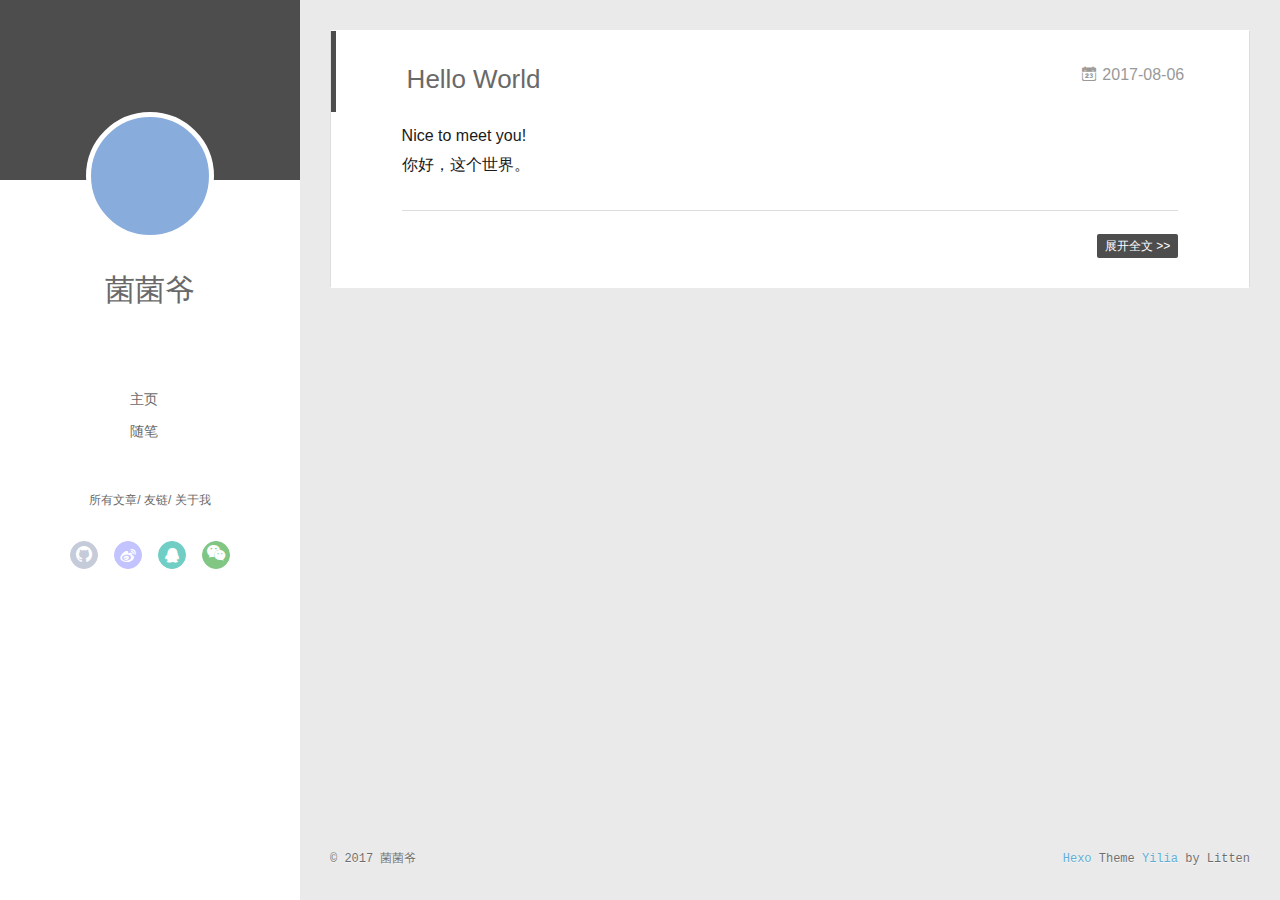
==== commit a8aed997: "Site updated: 2017-08-08 23:49:10" ====
--- a/index.html
+++ b/index.html
@@ -80,13 +80,13 @@
 		<nav class="header-nav">
 			<div class="social">
 				
-					<a class="github" target="_blank" href="#" title="github"><i class="icon-github"></i></a>
+					<a class="github" target="_blank" href="https://github.com/YonderGenso" title="github"><i class="icon-github"></i></a>
 		        
 					<a class="weibo" target="_blank" href="#" title="weibo"><i class="icon-weibo"></i></a>
 		        
-					<a class="rss" target="_blank" href="#" title="rss"><i class="icon-rss"></i></a>
-		        
-					<a class="zhihu" target="_blank" href="#" title="zhihu"><i class="icon-zhihu"></i></a>
+					<a class="qq" target="_blank" href="#" title="qq"><i class="icon-qq"></i></a>
+		        
+					<a class="weixin" target="_blank" href="#" title="weixin"><i class="icon-weixin"></i></a>
 		        
 			</div>
 		</nav>
@@ -121,13 +121,13 @@
 			<nav class="header-nav">
 				<div class="social">
 					
-						<a class="github" target="_blank" href="#" title="github"><i class="icon-github"></i></a>
+						<a class="github" target="_blank" href="https://github.com/YonderGenso" title="github"><i class="icon-github"></i></a>
 			        
 						<a class="weibo" target="_blank" href="#" title="weibo"><i class="icon-weibo"></i></a>
 			        
-						<a class="rss" target="_blank" href="#" title="rss"><i class="icon-rss"></i></a>
+						<a class="qq" target="_blank" href="#" title="qq"><i class="icon-qq"></i></a>
 			        
-						<a class="zhihu" target="_blank" href="#" title="zhihu"><i class="icon-zhihu"></i></a>
+						<a class="weixin" target="_blank" href="#" title="weixin"><i class="icon-weixin"></i></a>
 			        
 				</div>
 			</nav>
